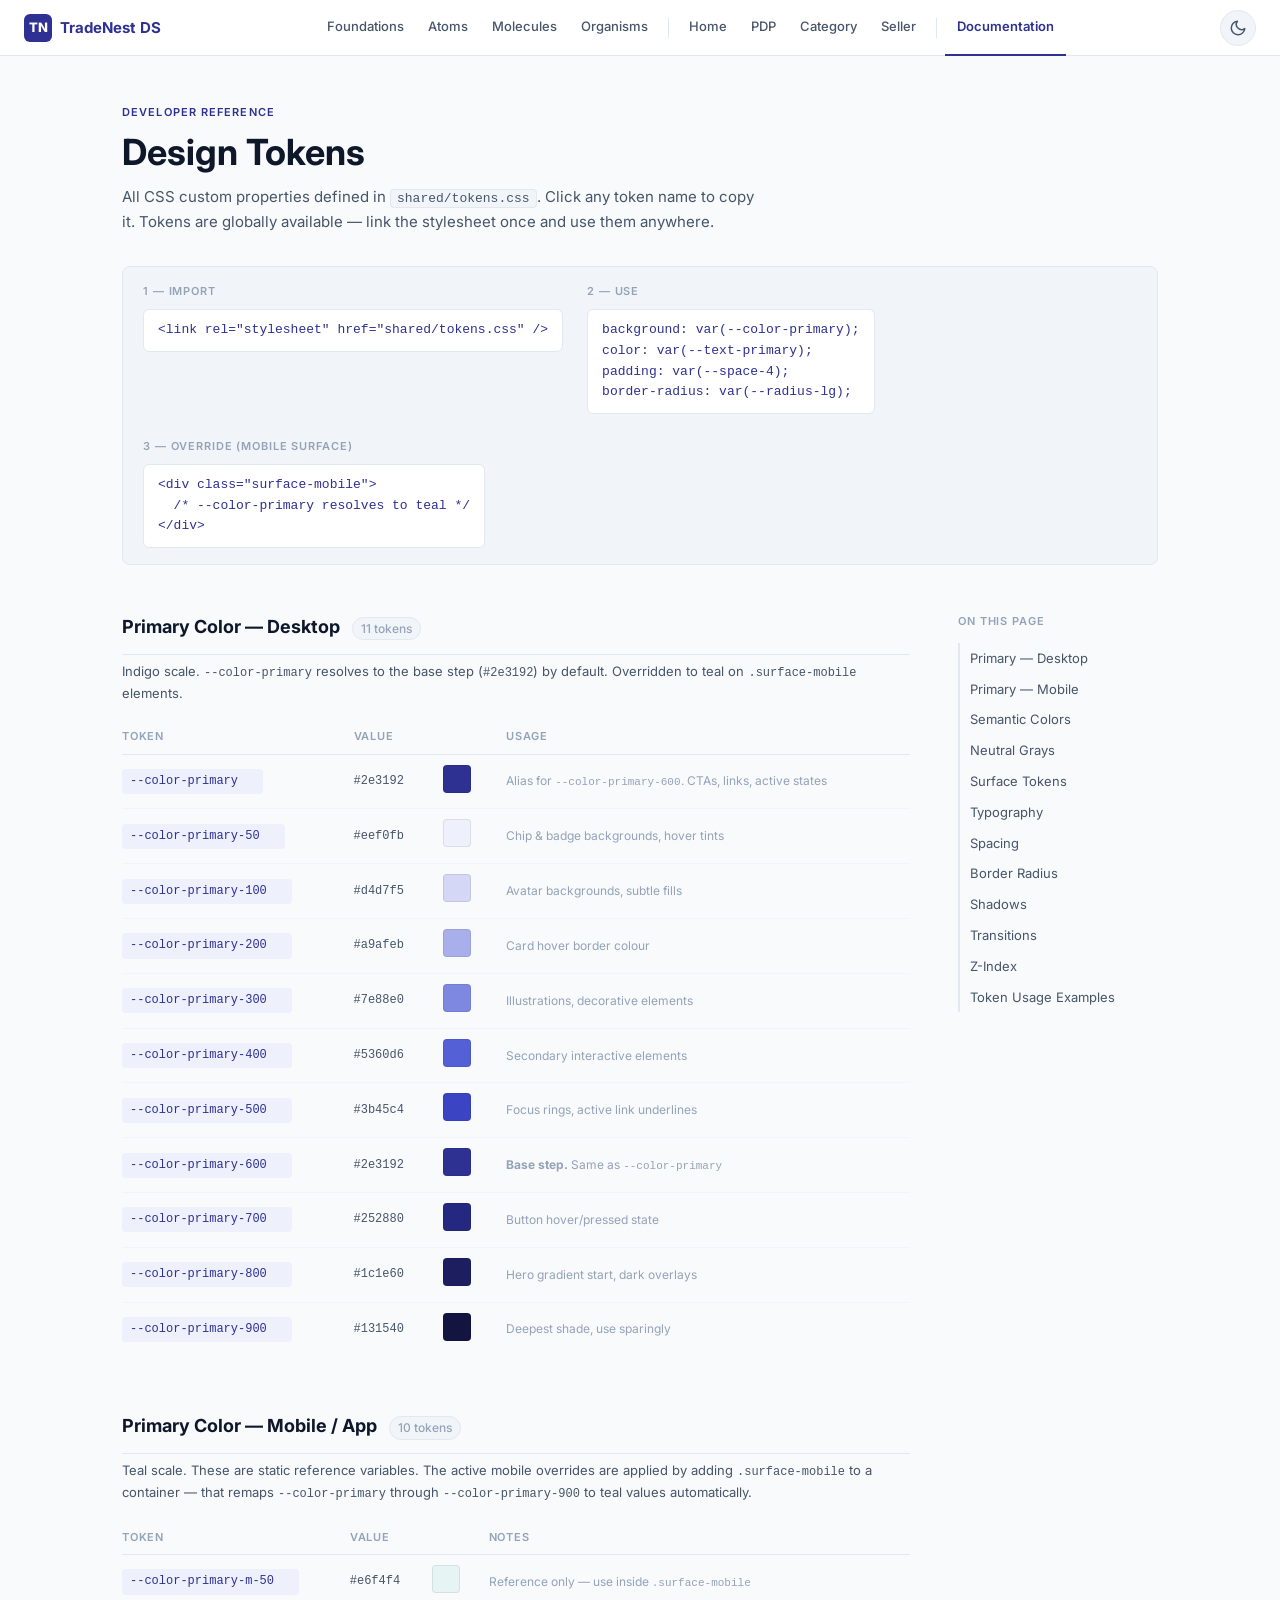
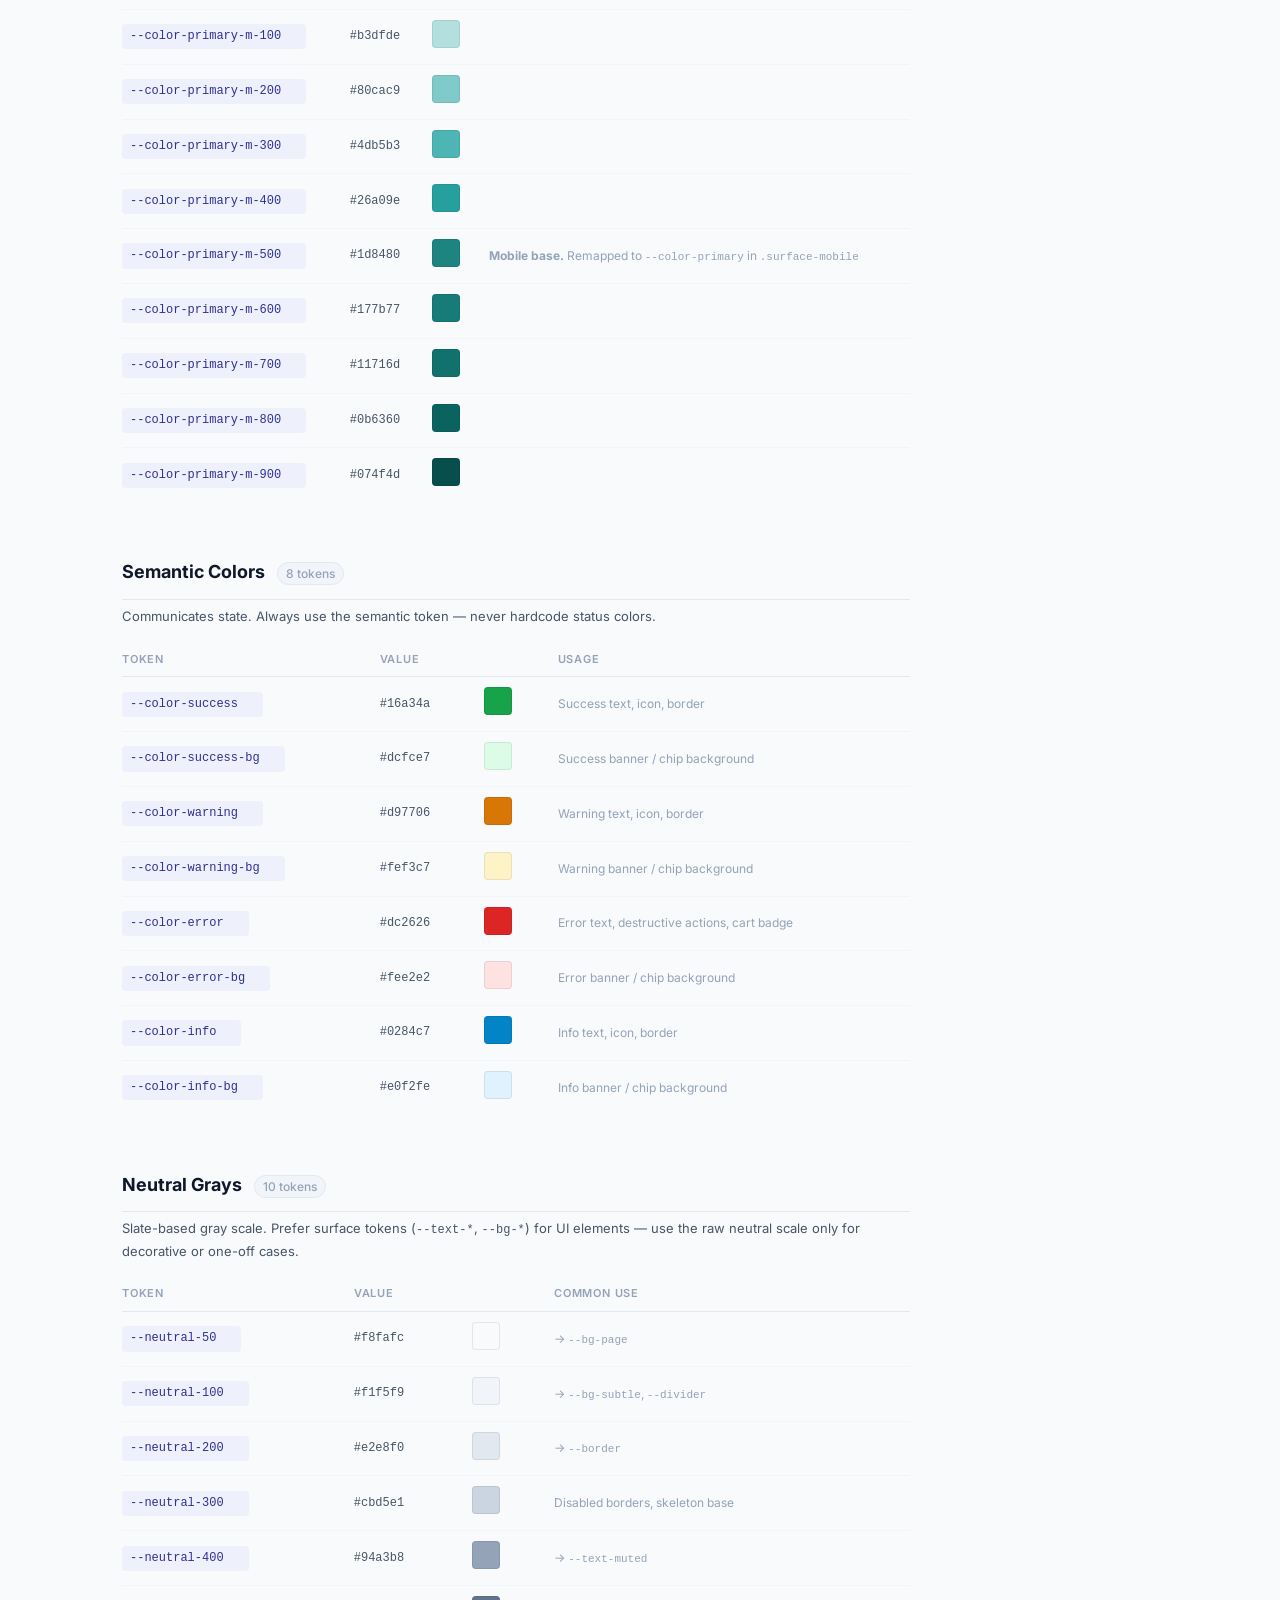
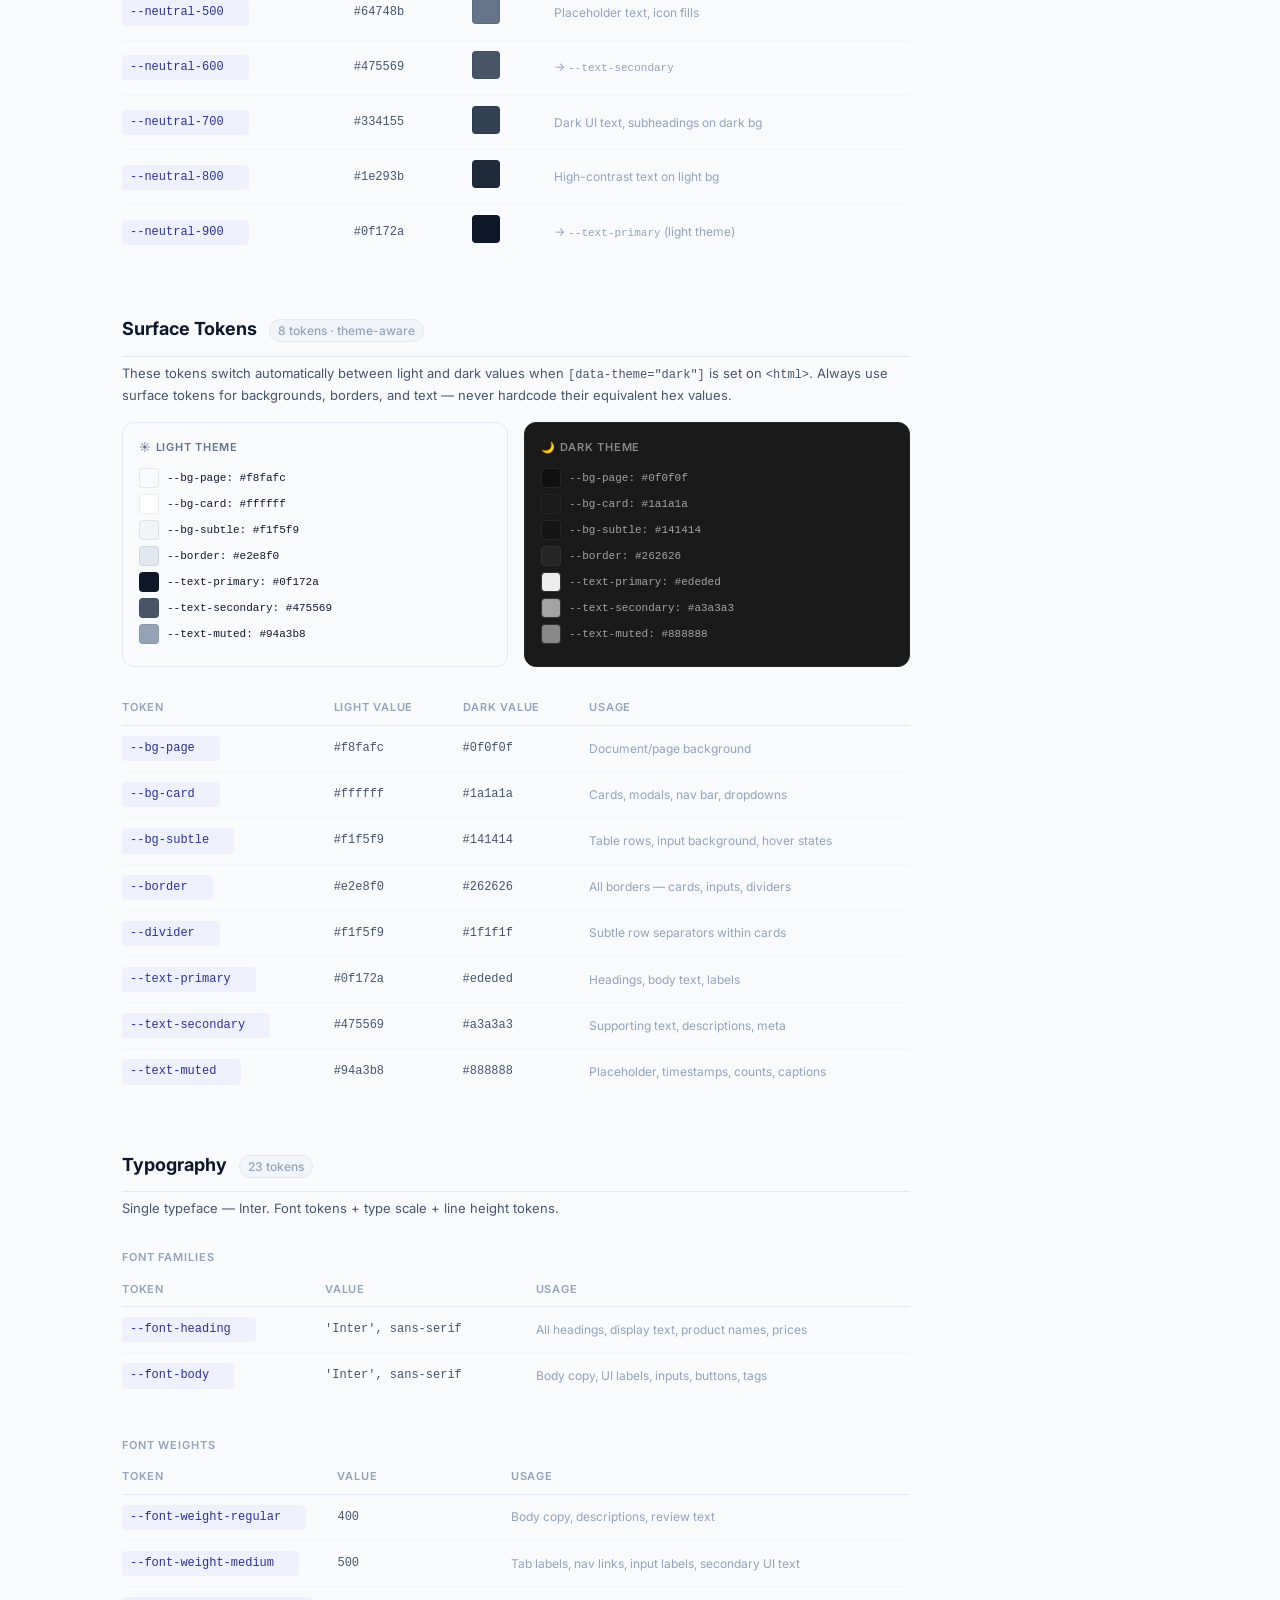
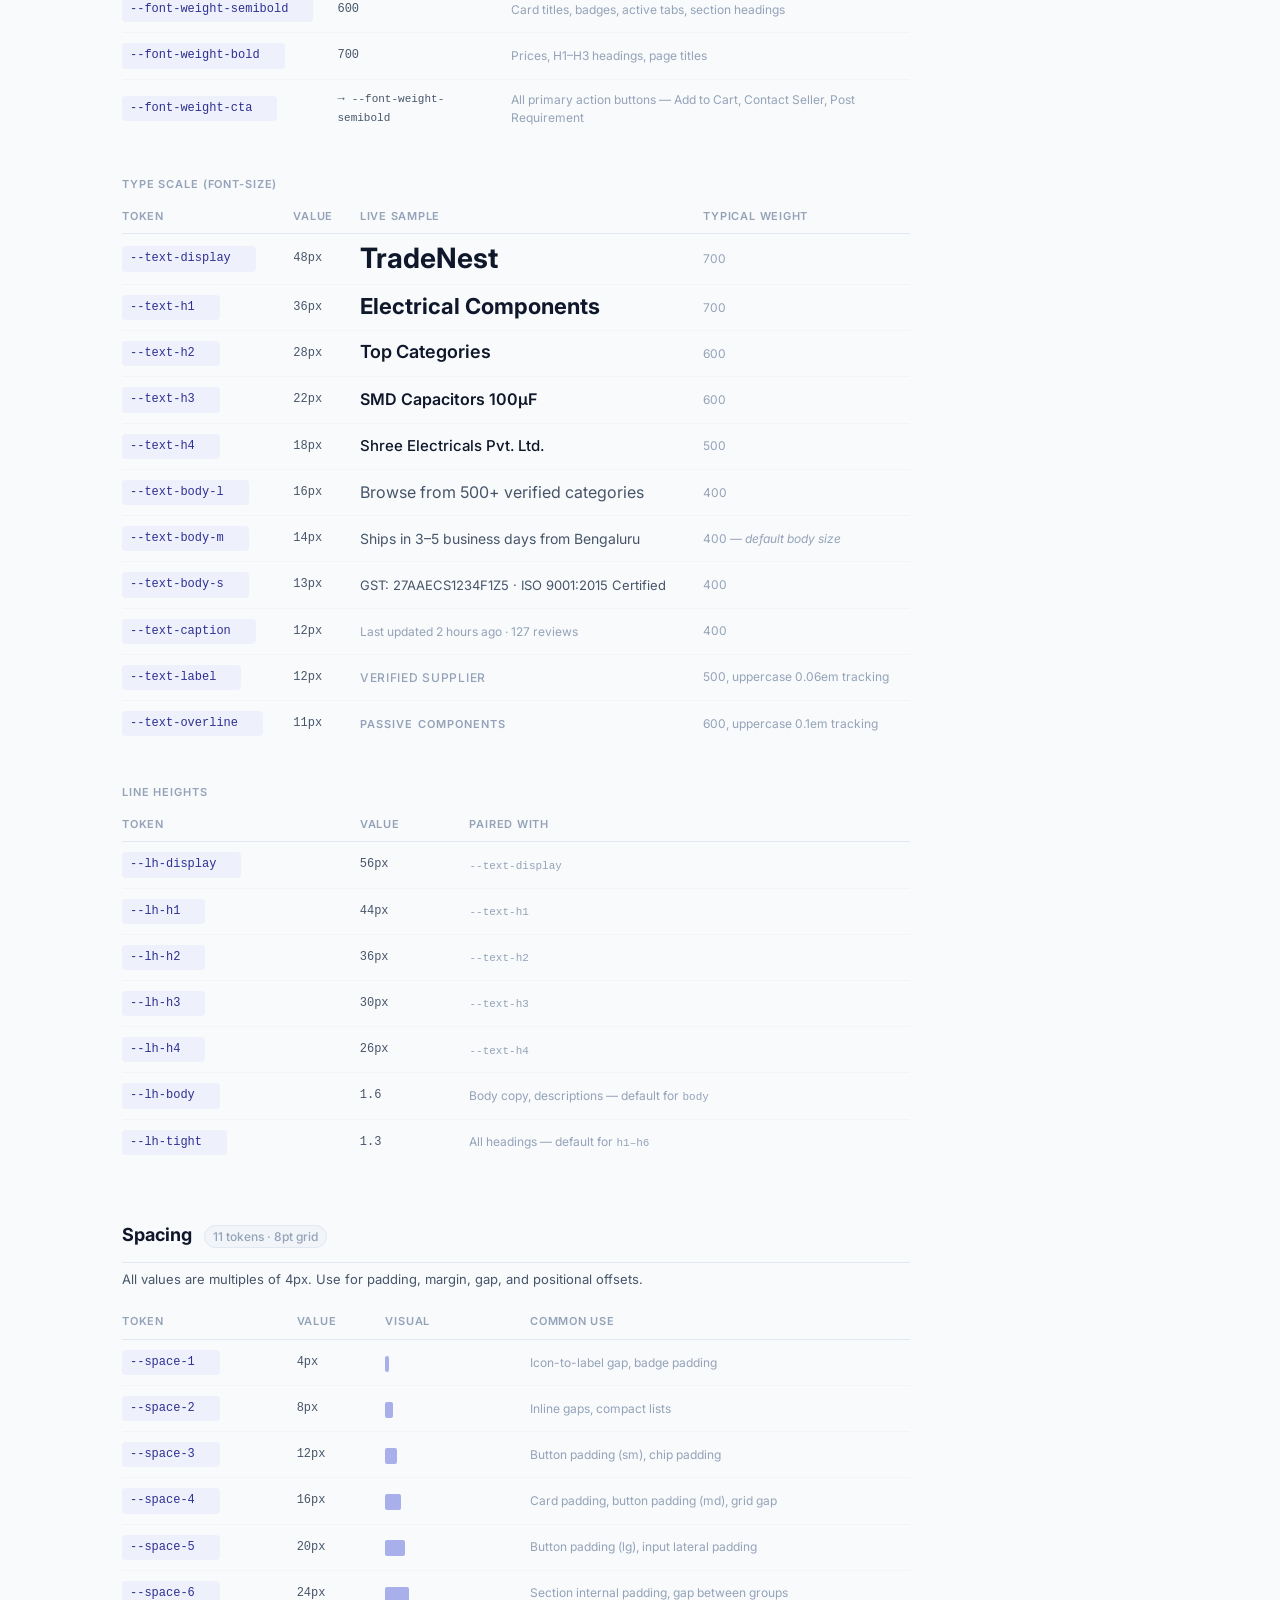
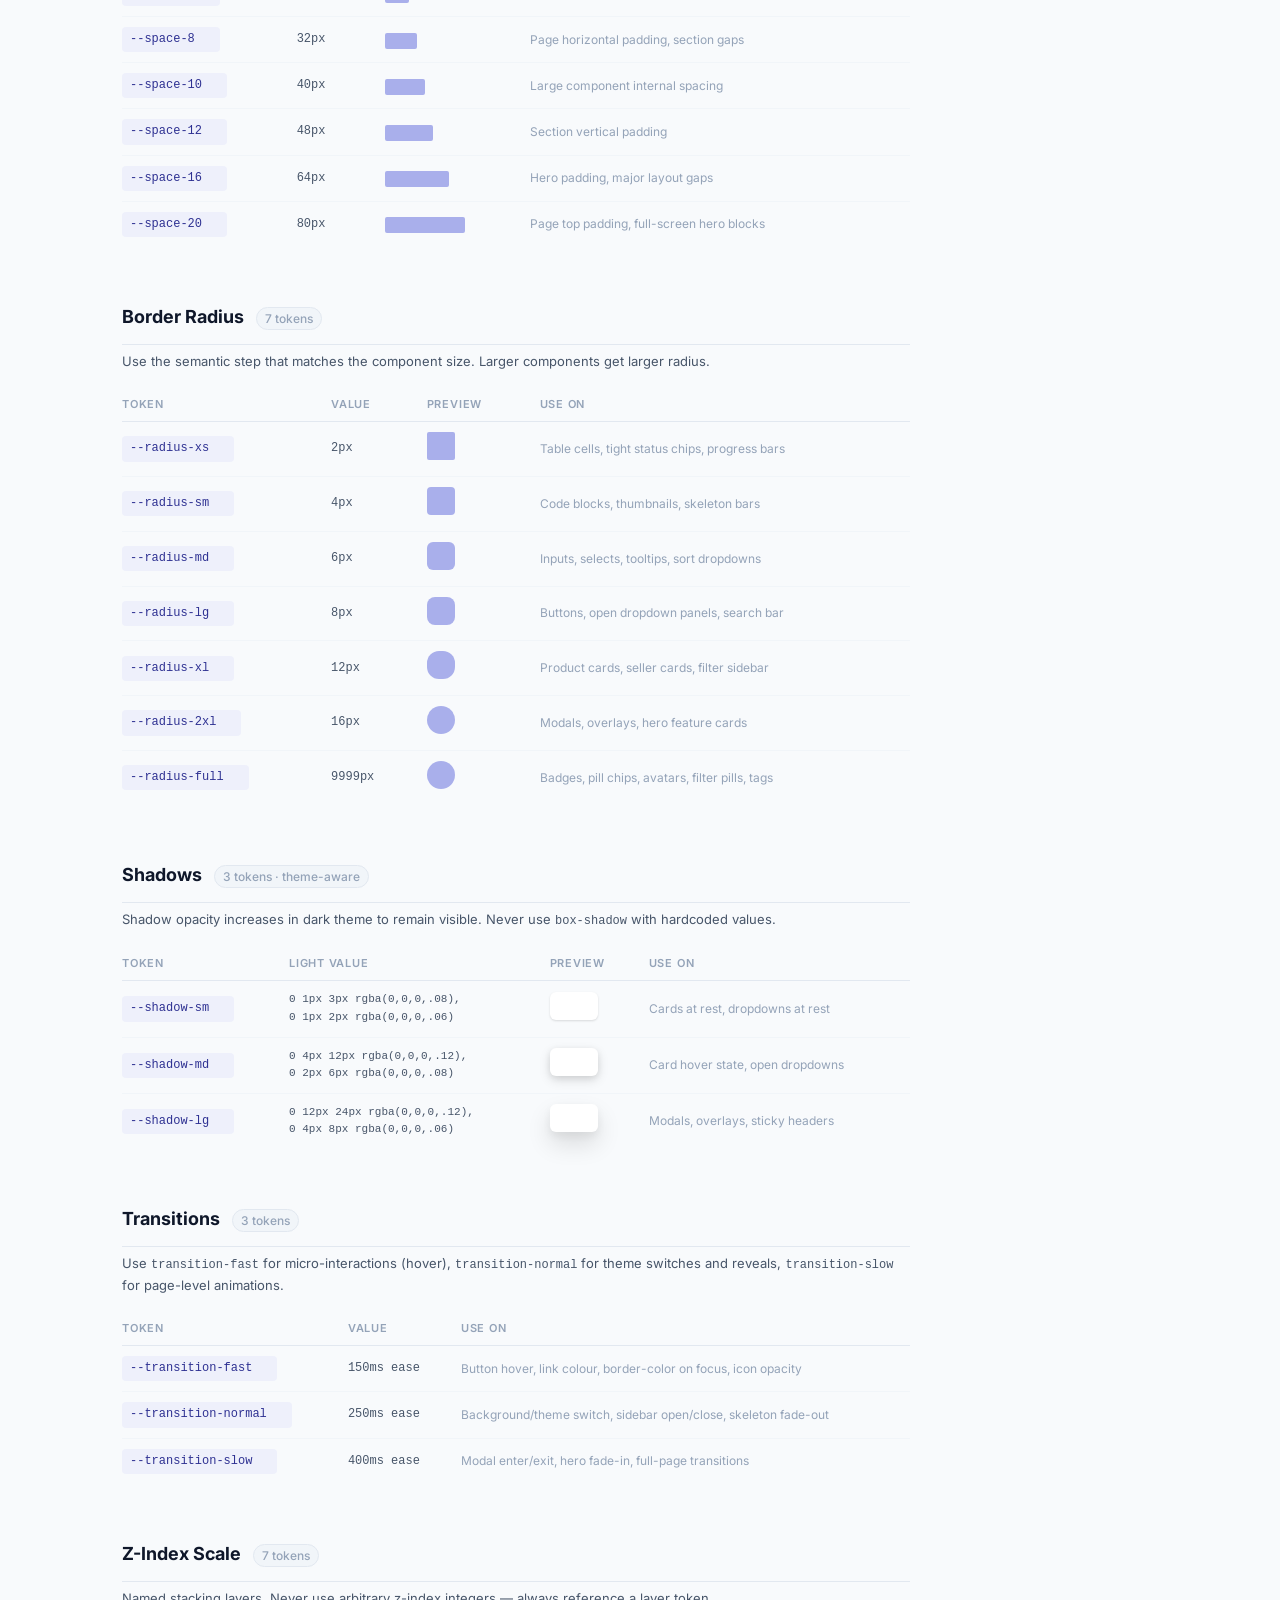
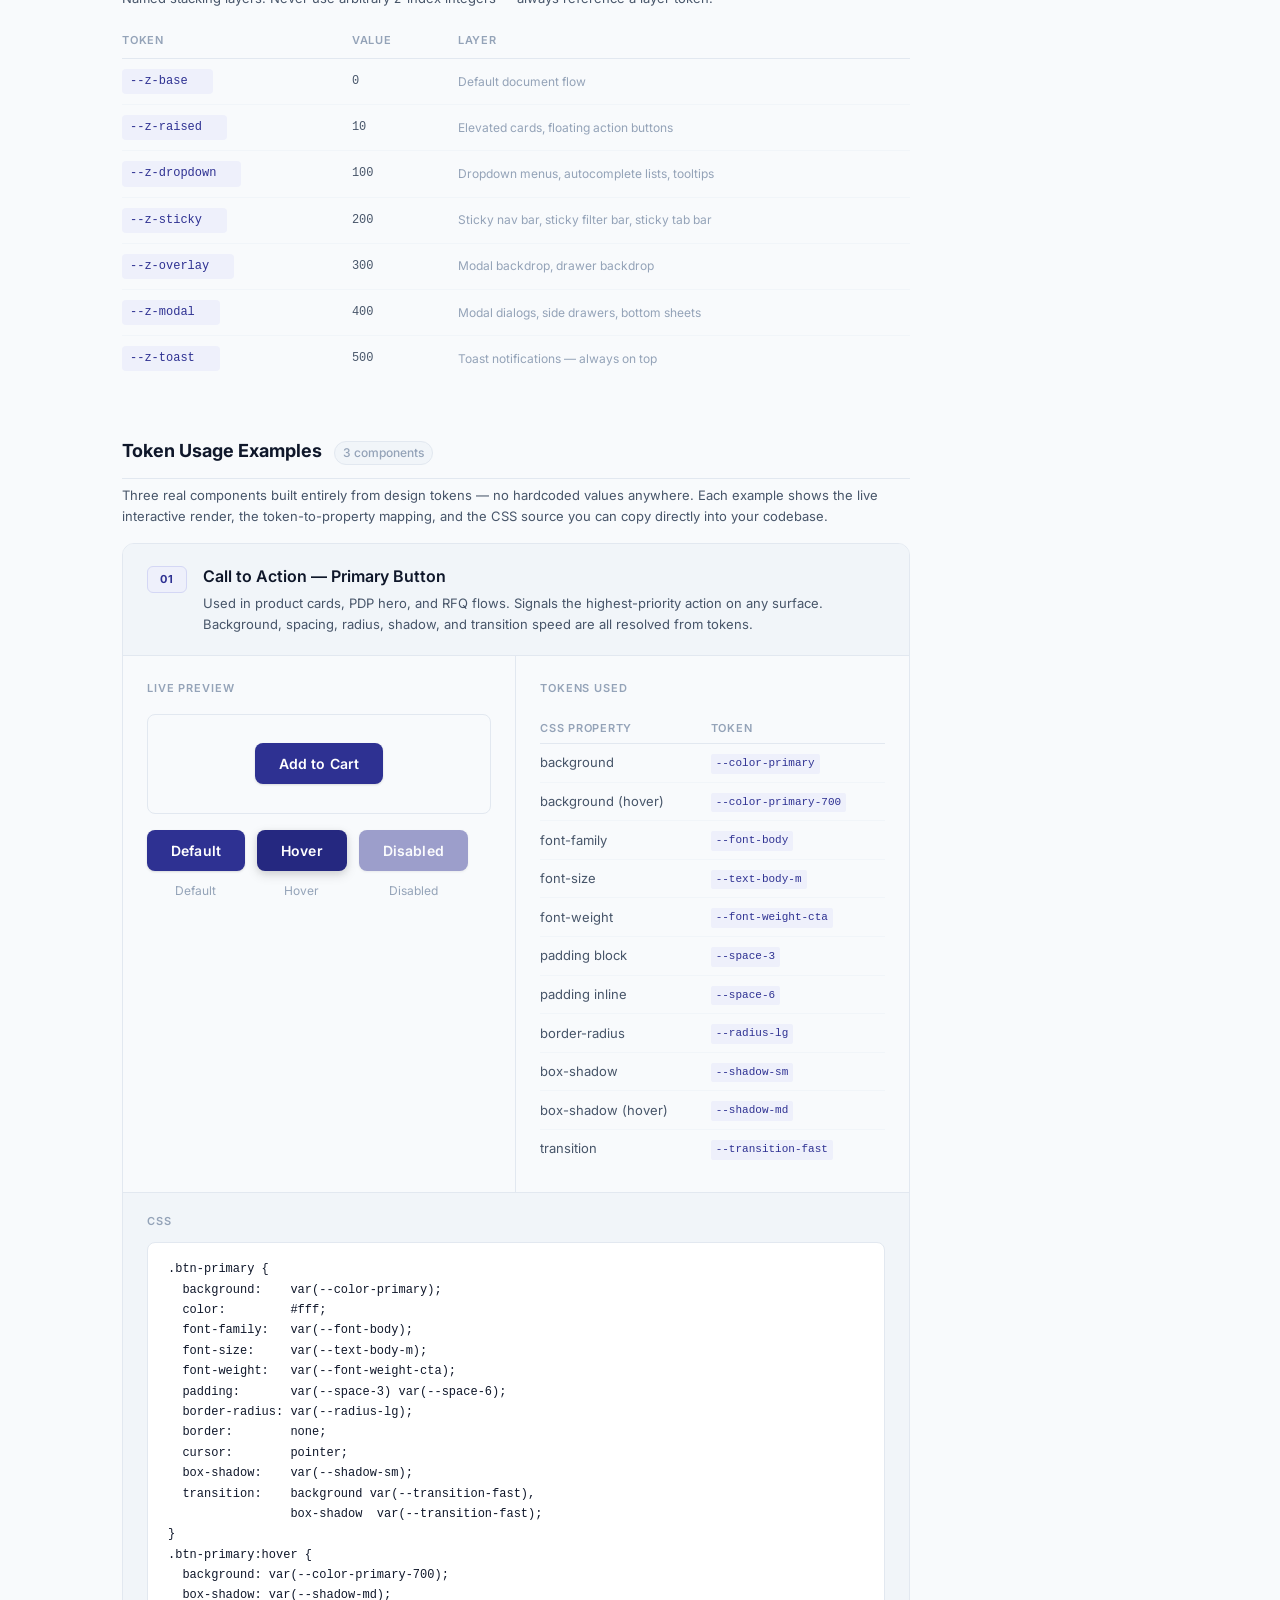
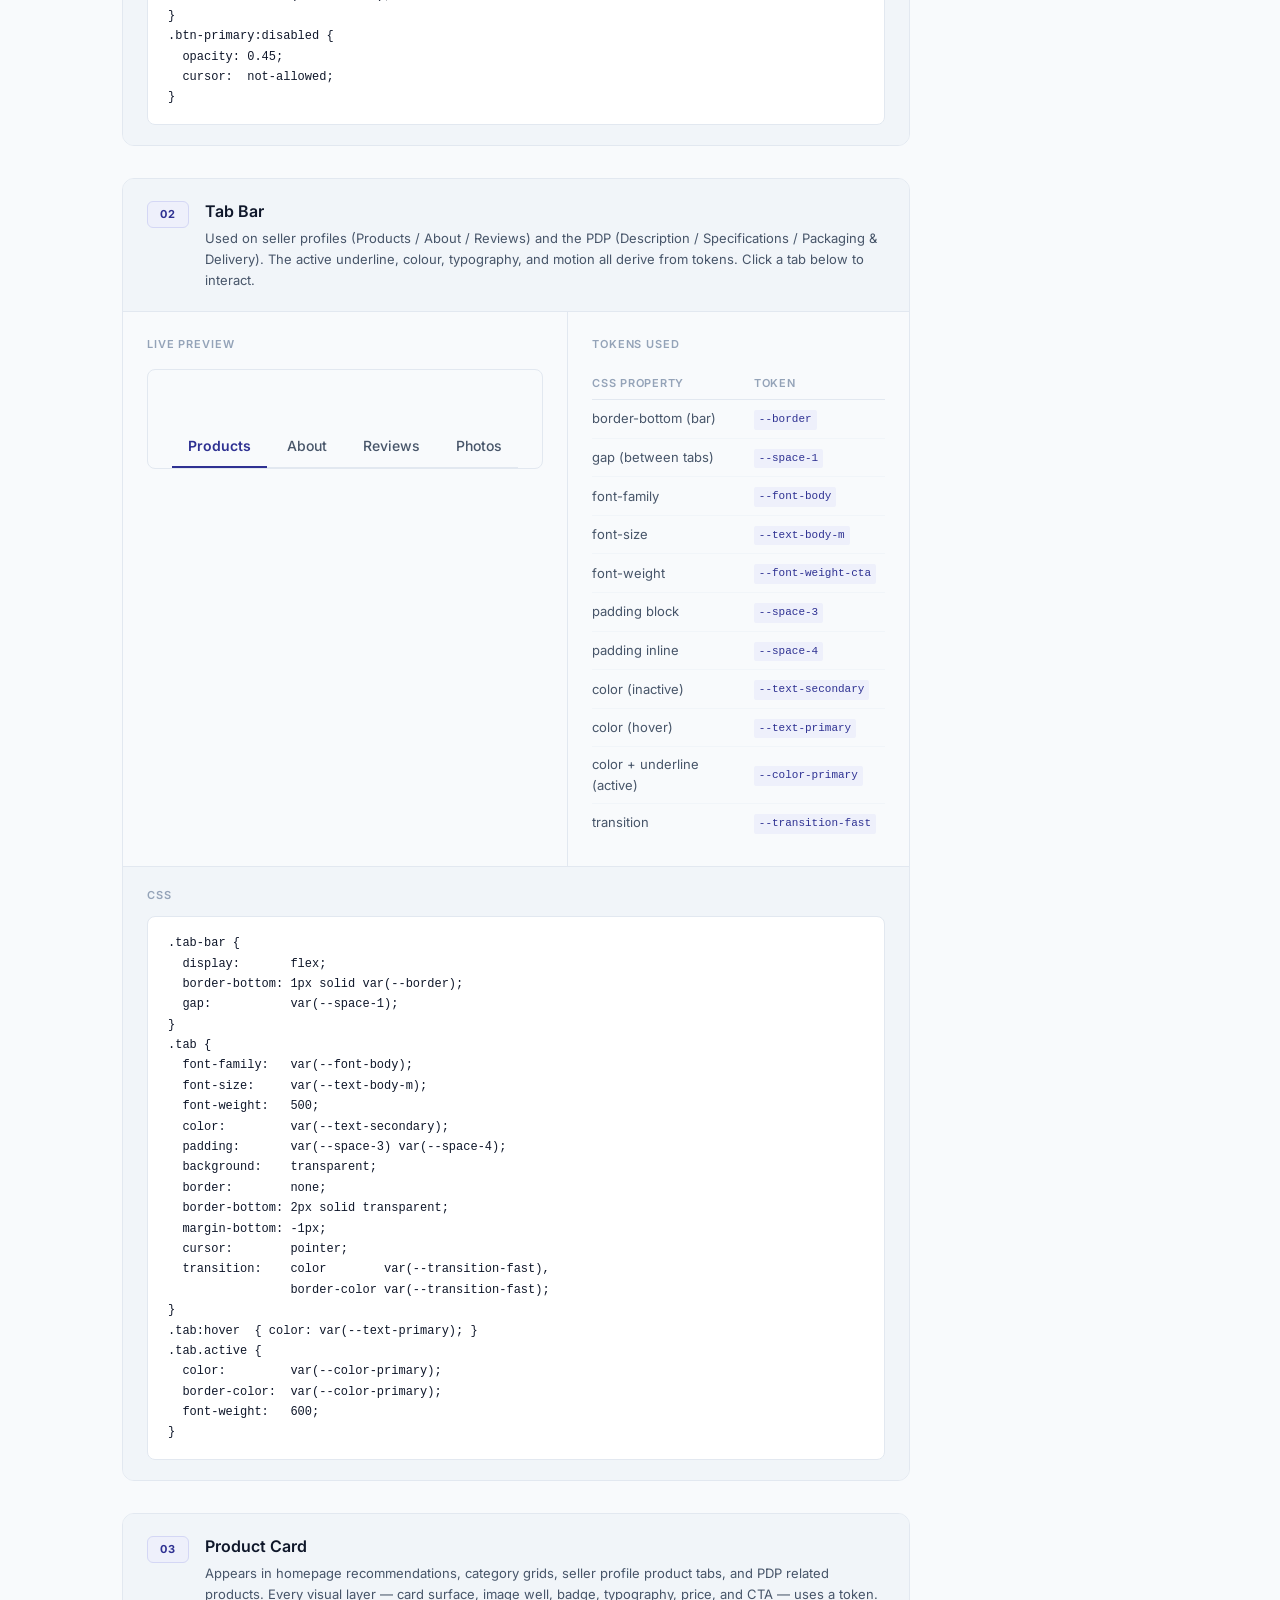
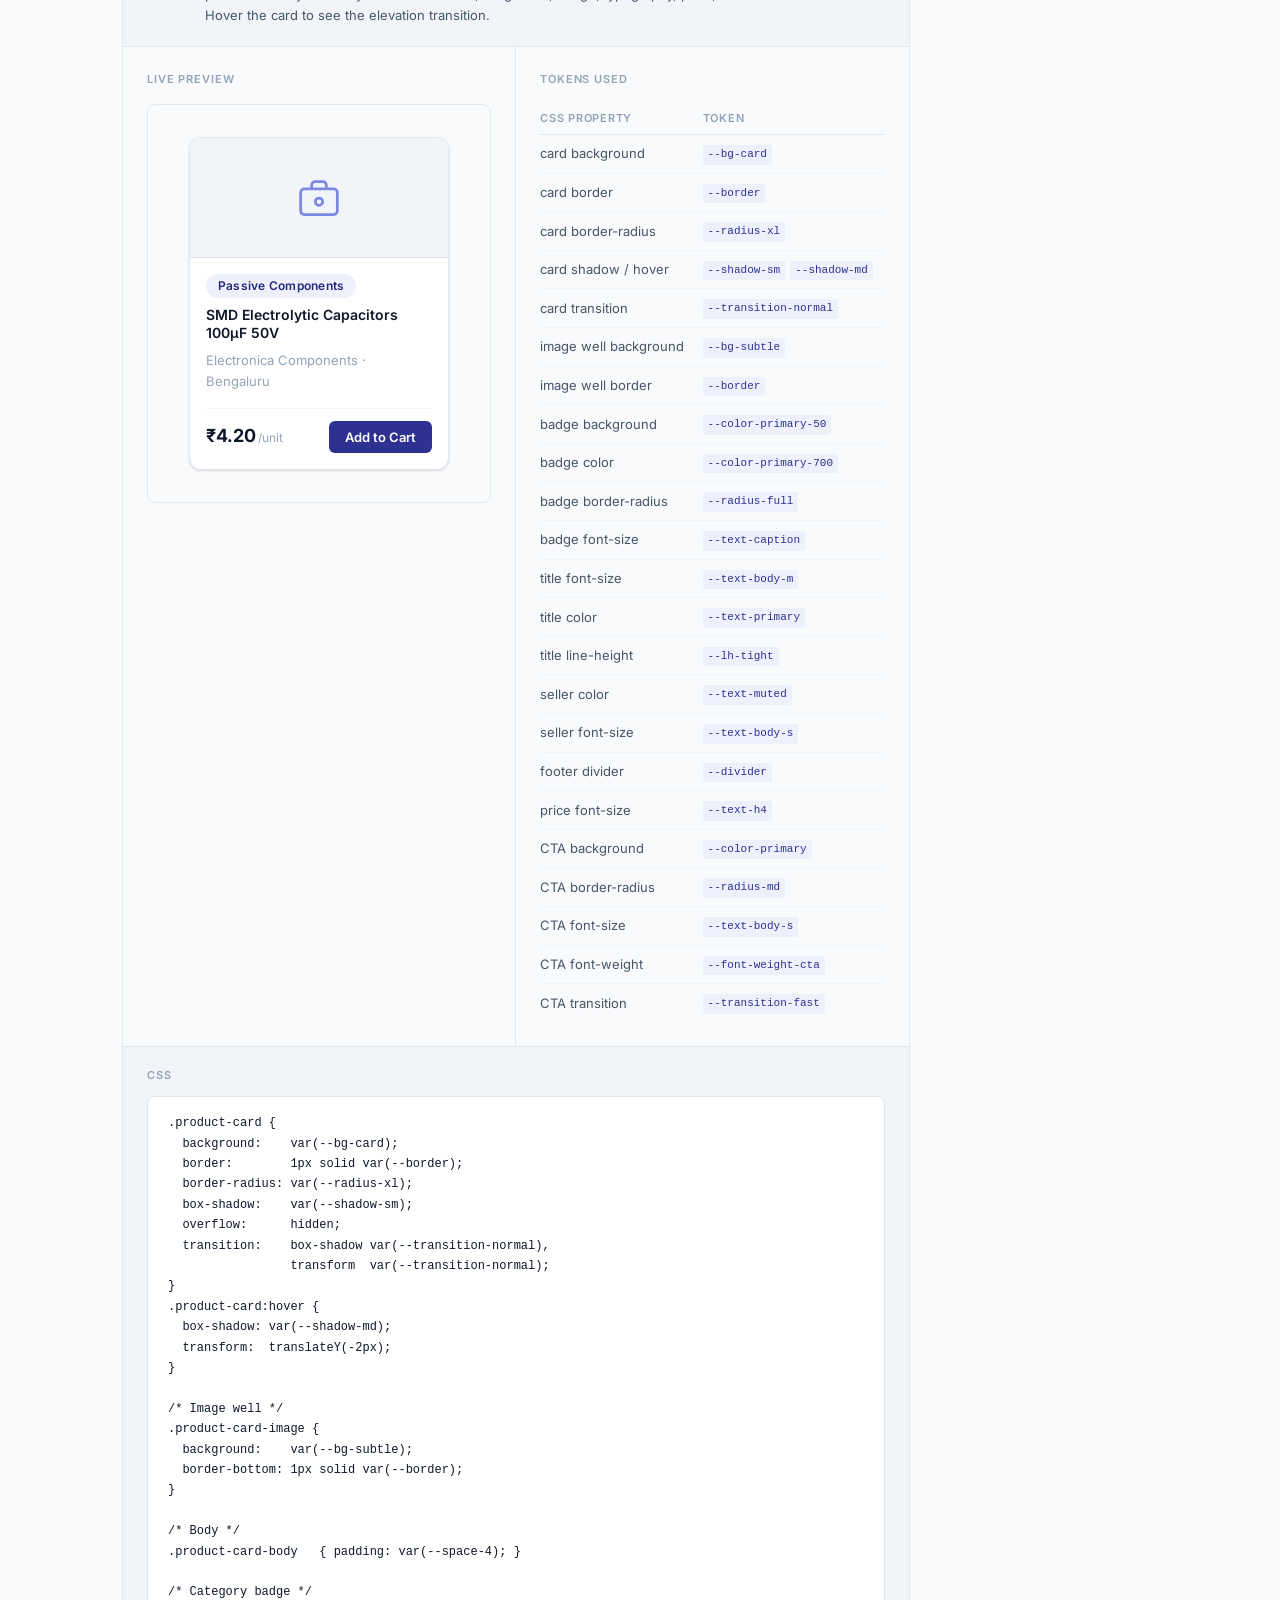
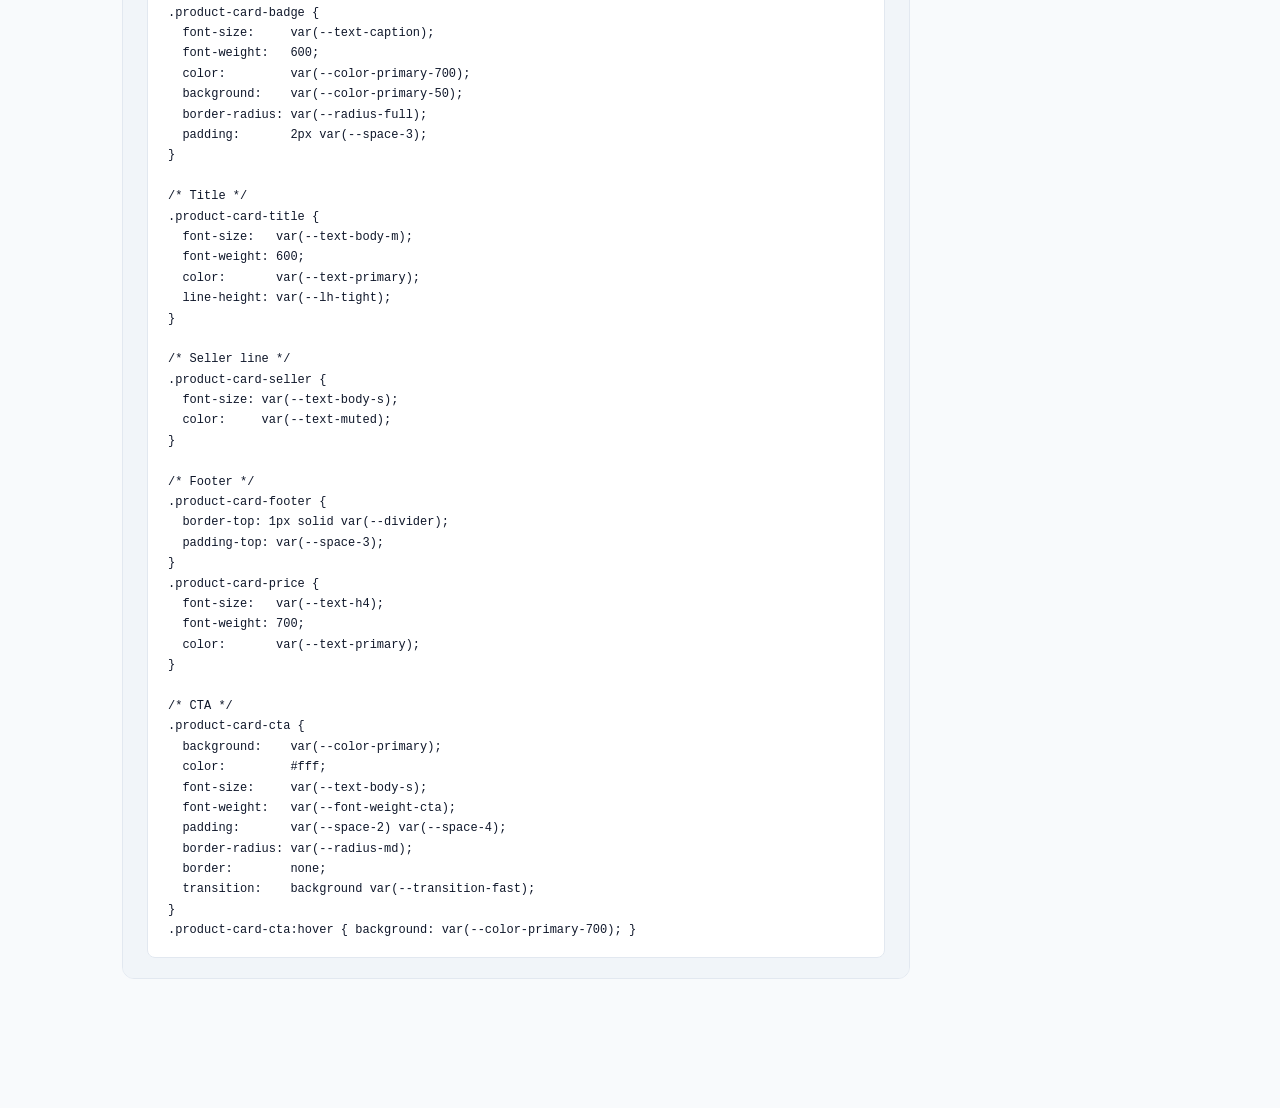
==== design-tokens.html @ 44600feb "Design System v1.0" ====
<!DOCTYPE html>
<html lang="en">
<head>
  <meta charset="UTF-8" />
  <meta name="viewport" content="width=device-width, initial-scale=1.0" />
  <title>Design Tokens — TradeNest Design System</title>
  <link rel="stylesheet" href="shared/tokens.css" />
  <link rel="stylesheet" href="shared/nav.css" />
  <style>

    /* ── Layout ───────────────────────────────────────── */
    .page-body {
      max-width: 1100px;
      margin: 0 auto;
      padding: 48px 32px 80px;
    }

    /* ── Page header ──────────────────────────────────── */
    .page-eyebrow {
      font-size: 11px;
      font-weight: 600;
      letter-spacing: 0.1em;
      text-transform: uppercase;
      color: var(--color-primary);
      margin-bottom: 10px;
    }
    .page-title {
      font-size: 36px;
      font-weight: 700;
      color: var(--text-primary);
      line-height: 1.15;
      margin-bottom: 12px;
    }
    .page-subtitle {
      font-size: 15px;
      color: var(--text-secondary);
      max-width: 640px;
      line-height: 1.65;
      margin-bottom: 32px;
    }

    /* Usage snippet */
    .usage-block {
      background: var(--bg-subtle);
      border: 1px solid var(--border);
      border-radius: var(--radius-lg);
      padding: 16px 20px;
      margin-bottom: 48px;
      display: flex;
      align-items: flex-start;
      gap: 24px;
      flex-wrap: wrap;
    }
    .usage-block-label {
      font-size: 11px;
      font-weight: 600;
      letter-spacing: 0.08em;
      text-transform: uppercase;
      color: var(--text-muted);
      margin-bottom: 8px;
    }
    .usage-block code {
      font-family: 'Menlo', 'Monaco', 'Courier New', monospace;
      font-size: 13px;
      background: var(--bg-card);
      border: 1px solid var(--border);
      border-radius: var(--radius-md);
      padding: 10px 14px;
      display: block;
      color: var(--color-primary);
      white-space: pre;
    }
    [data-theme="dark"] .usage-block code { color: #a5b4fc; }

    /* ── Section ──────────────────────────────────────── */
    .token-section {
      margin-bottom: 56px;
    }
    .token-section-header {
      display: flex;
      align-items: baseline;
      gap: 12px;
      margin-bottom: 6px;
      padding-bottom: 12px;
      border-bottom: 1px solid var(--border);
    }
    .token-section-title {
      font-size: 18px;
      font-weight: 700;
      color: var(--text-primary);
    }
    .token-section-count {
      font-size: 12px;
      font-weight: 500;
      color: var(--text-muted);
      background: var(--bg-subtle);
      border: 1px solid var(--border);
      border-radius: var(--radius-full);
      padding: 1px 8px;
    }
    .token-section-desc {
      font-size: 13px;
      color: var(--text-secondary);
      margin-bottom: 16px;
      line-height: 1.6;
    }

    /* ── Token table ──────────────────────────────────── */
    .token-table {
      width: 100%;
      border-collapse: collapse;
      font-size: 13px;
    }
    .token-table thead tr {
      border-bottom: 1px solid var(--border);
    }
    .token-table th {
      text-align: left;
      padding: 8px 12px;
      font-size: 11px;
      font-weight: 600;
      text-transform: uppercase;
      letter-spacing: 0.07em;
      color: var(--text-muted);
      white-space: nowrap;
    }
    .token-table th:first-child { padding-left: 0; }
    .token-table td {
      padding: 10px 12px;
      border-bottom: 1px solid var(--divider);
      vertical-align: middle;
    }
    .token-table td:first-child { padding-left: 0; }
    .token-table tr:last-child td { border-bottom: none; }
    .token-table tr:hover td { background: var(--bg-subtle); }

    /* Token name cell */
    .token-name {
      display: inline-flex;
      align-items: center;
      gap: 6px;
      font-family: 'Menlo', 'Monaco', 'Courier New', monospace;
      font-size: 12px;
      color: var(--color-primary);
      background: var(--color-primary-50);
      padding: 3px 8px;
      border-radius: var(--radius-sm);
      cursor: pointer;
      user-select: all;
      transition: background var(--transition-fast);
      white-space: nowrap;
    }
    .token-name:hover { background: var(--color-primary-100); }
    .token-name .copy-icon {
      opacity: 0;
      transition: opacity var(--transition-fast);
      flex-shrink: 0;
    }
    .token-name:hover .copy-icon { opacity: 0.6; }
    .token-name.copied { background: var(--color-success-bg); color: var(--color-success); }
    [data-theme="dark"] .token-name { background: rgba(46,49,146,0.18); }
    [data-theme="dark"] .token-name:hover { background: rgba(46,49,146,0.28); }

    /* Value cell */
    .token-value {
      font-family: 'Menlo', 'Monaco', 'Courier New', monospace;
      font-size: 12px;
      color: var(--text-secondary);
    }

    /* Swatch cell */
    .swatch {
      width: 28px;
      height: 28px;
      border-radius: var(--radius-sm);
      border: 1px solid rgba(0,0,0,0.08);
      flex-shrink: 0;
      display: inline-block;
    }
    .swatch-row {
      display: flex;
      align-items: center;
      gap: 8px;
    }
    [data-theme="dark"] .swatch { border-color: rgba(255,255,255,0.08); }

    /* Shadow preview */
    .shadow-preview {
      width: 48px;
      height: 28px;
      background: var(--bg-card);
      border-radius: var(--radius-md);
      display: inline-block;
    }

    /* Radius preview */
    .radius-preview {
      width: 28px;
      height: 28px;
      background: var(--color-primary-200);
      display: inline-block;
    }

    /* Spacing bar */
    .space-bar {
      height: 16px;
      background: var(--color-primary-200);
      border-radius: 2px;
      display: inline-block;
      vertical-align: middle;
    }

    /* Description cell */
    .token-desc {
      font-size: 12px;
      color: var(--text-muted);
      line-height: 1.5;
    }

    /* Usage badge */
    .usage-tag {
      display: inline-block;
      font-size: 11px;
      padding: 2px 7px;
      border-radius: var(--radius-full);
      background: var(--bg-subtle);
      border: 1px solid var(--border);
      color: var(--text-muted);
      white-space: nowrap;
    }

    /* ── Group label (sub-headers inside sections) ────── */
    .token-group-label {
      font-size: 11px;
      font-weight: 600;
      letter-spacing: 0.08em;
      text-transform: uppercase;
      color: var(--text-muted);
      padding: 14px 0 6px;
    }

    /* ── Surface demo (live tokens) ───────────────────── */
    .surface-demo {
      display: flex;
      gap: 8px;
      flex-wrap: wrap;
      margin-bottom: 16px;
    }
    .surface-chip {
      padding: 6px 14px;
      border-radius: var(--radius-full);
      font-size: 12px;
      border: 1px solid var(--border);
    }

    /* ── Dark-theme surface comparison ───────────────── */
    .theme-compare {
      display: grid;
      grid-template-columns: 1fr 1fr;
      gap: 16px;
      margin-bottom: 24px;
    }
    .theme-compare-panel {
      border-radius: var(--radius-xl);
      padding: 16px;
      border: 1px solid var(--border);
    }
    .theme-compare-label {
      font-size: 11px;
      font-weight: 600;
      text-transform: uppercase;
      letter-spacing: 0.07em;
      margin-bottom: 12px;
    }
    .theme-swatch-row {
      display: flex;
      align-items: center;
      gap: 8px;
      margin-bottom: 6px;
      font-size: 12px;
    }
    .theme-swatch {
      width: 20px;
      height: 20px;
      border-radius: 4px;
      border: 1px solid rgba(0,0,0,0.08);
      flex-shrink: 0;
    }

    /* ── Sticky section nav (right rail) ─────────────── */
    .page-layout {
      display: flex;
      gap: 48px;
      align-items: flex-start;
    }
    .page-content { flex: 1; min-width: 0; }
    .page-toc {
      width: 200px;
      flex-shrink: 0;
      position: sticky;
      top: 72px;
    }
    .toc-label {
      font-size: 11px;
      font-weight: 600;
      letter-spacing: 0.08em;
      text-transform: uppercase;
      color: var(--text-muted);
      margin-bottom: 12px;
    }
    .toc-link {
      display: block;
      font-size: 13px;
      color: var(--text-secondary);
      padding: 5px 0 5px 10px;
      border-left: 2px solid var(--border);
      text-decoration: none;
      transition: color var(--transition-fast), border-color var(--transition-fast);
    }
    .toc-link:hover { color: var(--color-primary); border-left-color: var(--color-primary-300); text-decoration: none; }
    .toc-link.active { color: var(--color-primary); border-left-color: var(--color-primary); font-weight: 600; }

    /* ── "Copied!" toast ──────────────────────────────── */
    #copy-toast {
      position: fixed;
      bottom: 24px;
      left: 50%;
      transform: translateX(-50%) translateY(12px);
      background: #0f172a;
      color: #fff;
      font-size: 13px;
      font-weight: 500;
      padding: 8px 18px;
      border-radius: var(--radius-full);
      opacity: 0;
      transition: opacity 200ms ease, transform 200ms ease;
      pointer-events: none;
      z-index: 999;
    }
    #copy-toast.show {
      opacity: 1;
      transform: translateX(-50%) translateY(0);
    }


    /* ── Token Usage Examples ─────────────────────────── */
    .ex-block {
      border: 1px solid var(--border);
      border-radius: var(--radius-xl);
      overflow: hidden;
      margin-bottom: var(--space-8);
    }
    .ex-block-header {
      display: flex;
      align-items: flex-start;
      gap: var(--space-4);
      padding: var(--space-5) var(--space-6);
      background: var(--bg-subtle);
      border-bottom: 1px solid var(--border);
    }
    .ex-block-num {
      font-size: var(--text-overline);
      font-weight: 700;
      letter-spacing: 0.1em;
      color: var(--color-primary);
      background: var(--color-primary-50);
      border: 1px solid var(--color-primary-100);
      border-radius: var(--radius-md);
      padding: var(--space-1) var(--space-3);
      white-space: nowrap;
      flex-shrink: 0;
      margin-top: 2px;
    }
    [data-theme="dark"] .ex-block-num {
      background: rgba(46,49,146,0.15);
      border-color: rgba(46,49,146,0.3);
    }
    .ex-block-title {
      font-size: var(--text-body-l);
      font-weight: 600;
      color: var(--text-primary);
      margin-bottom: 4px;
    }
    .ex-block-desc {
      font-size: var(--text-body-s);
      color: var(--text-secondary);
      line-height: 1.6;
    }
    .ex-panels {
      display: grid;
      grid-template-columns: 1fr 1fr;
      border-bottom: 1px solid var(--border);
    }
    .ex-preview-panel {
      padding: var(--space-6);
      border-right: 1px solid var(--border);
    }
    .ex-token-panel {
      padding: var(--space-6);
    }
    .ex-preview-label {
      font-size: var(--text-overline);
      font-weight: 600;
      letter-spacing: 0.08em;
      text-transform: uppercase;
      color: var(--text-muted);
      margin-bottom: var(--space-4);
    }
    .ex-preview-area {
      background: var(--bg-page);
      border: 1px solid var(--border);
      border-radius: var(--radius-lg);
      padding: var(--space-6);
      display: flex;
      align-items: center;
      justify-content: center;
      margin-bottom: var(--space-4);
      min-height: 100px;
    }
    .ex-state-row {
      display: flex;
      gap: var(--space-3);
      flex-wrap: wrap;
      align-items: center;
    }
    .ex-state-label {
      font-size: var(--text-caption);
      color: var(--text-muted);
      text-align: center;
      margin-top: 6px;
    }
    .ex-state-item {
      display: flex;
      flex-direction: column;
      align-items: center;
      gap: 4px;
    }

    /* Token map table */
    .ex-map-table {
      width: 100%;
      border-collapse: collapse;
      font-size: var(--text-body-s);
    }
    .ex-map-table th {
      text-align: left;
      padding: 6px 8px;
      font-size: var(--text-overline);
      font-weight: 600;
      text-transform: uppercase;
      letter-spacing: 0.07em;
      color: var(--text-muted);
      border-bottom: 1px solid var(--border);
    }
    .ex-map-table th:first-child { padding-left: 0; }
    .ex-map-table td {
      padding: 7px 8px;
      border-bottom: 1px solid var(--divider);
      vertical-align: middle;
      color: var(--text-secondary);
    }
    .ex-map-table td:first-child { padding-left: 0; }
    .ex-map-table tr:last-child td { border-bottom: none; }
    .ex-map-table code {
      font-family: 'Menlo', 'Monaco', 'Courier New', monospace;
      font-size: 11px;
      color: var(--color-primary);
      background: var(--color-primary-50);
      padding: 1px 5px;
      border-radius: var(--radius-xs);
      white-space: nowrap;
      display: inline-block;
      margin: 1px 1px 1px 0;
    }
    [data-theme="dark"] .ex-map-table code {
      background: rgba(46,49,146,0.18);
    }

    /* Code block */
    .ex-code-wrap {
      padding: var(--space-5) var(--space-6);
      background: var(--bg-subtle);
    }
    .ex-code-label {
      font-size: var(--text-overline);
      font-weight: 600;
      letter-spacing: 0.08em;
      text-transform: uppercase;
      color: var(--text-muted);
      margin-bottom: var(--space-3);
    }
    .ex-code {
      font-family: 'Menlo', 'Monaco', 'Courier New', monospace;
      font-size: 12px;
      line-height: 1.7;
      color: var(--text-primary);
      background: var(--bg-card);
      border: 1px solid var(--border);
      border-radius: var(--radius-lg);
      padding: var(--space-4) var(--space-5);
      overflow-x: auto;
      margin: 0;
      white-space: pre;
    }
    .ex-code .tok-prop  { color: var(--color-primary); }
    .ex-code .tok-var   { color: var(--color-success); }
    .ex-code .tok-sel   { color: var(--text-primary); font-weight: 600; }

    /* ── Demo: CTA Button ──────────────────────────────── */
    .demo-cta {
      background:    var(--color-primary);
      color:         #fff;
      font-family:   var(--font-body);
      font-size:     var(--text-body-m);
      font-weight:   var(--font-weight-cta);
      padding:       var(--space-3) var(--space-6);
      border-radius: var(--radius-lg);
      border:        none;
      cursor:        pointer;
      box-shadow:    var(--shadow-sm);
      transition:    background var(--transition-fast), box-shadow var(--transition-fast);
      letter-spacing: 0.01em;
    }
    .demo-cta:hover:not(:disabled) {
      background:  var(--color-primary-700);
      box-shadow:  var(--shadow-md);
    }
    .demo-cta:disabled {
      opacity: 0.45;
      cursor:  not-allowed;
    }
    .demo-cta-hover {
      background:  var(--color-primary-700);
      box-shadow:  var(--shadow-md);
    }

    /* ── Demo: Tab Bar ─────────────────────────────────── */
    .demo-tab-bar {
      display:       flex;
      border-bottom: 1px solid var(--border);
      gap:           var(--space-1);
      width: 100%;
    }
    .demo-tab {
      font-family:   var(--font-body);
      font-size:     var(--text-body-m);
      font-weight:   500;
      color:         var(--text-secondary);
      padding:       var(--space-3) var(--space-4);
      background:    transparent;
      border:        none;
      border-bottom: 2px solid transparent;
      margin-bottom: -1px;
      cursor:        pointer;
      transition:    color var(--transition-fast), border-color var(--transition-fast);
      white-space:   nowrap;
    }
    .demo-tab:hover { color: var(--text-primary); }
    .demo-tab.active {
      color:        var(--color-primary);
      border-color: var(--color-primary);
      font-weight:  600;
    }

    /* ── Demo: Product Card ────────────────────────────── */
    .demo-card {
      background:    var(--bg-card);
      border:        1px solid var(--border);
      border-radius: var(--radius-xl);
      box-shadow:    var(--shadow-sm);
      overflow:      hidden;
      width: 260px;
      transition:    box-shadow var(--transition-normal), transform var(--transition-normal);
    }
    .demo-card:hover {
      box-shadow: var(--shadow-md);
      transform:  translateY(-2px);
    }
    .demo-card-image {
      background:  var(--bg-subtle);
      height:      120px;
      display:     flex;
      align-items: center;
      justify-content: center;
      border-bottom: 1px solid var(--border);
    }
    .demo-card-body {
      padding: var(--space-4);
    }
    .demo-card-badge {
      display:       inline-block;
      font-family:   var(--font-body);
      font-size:     var(--text-caption);
      font-weight:   600;
      color:         var(--color-primary-700);
      background:    var(--color-primary-50);
      border-radius: var(--radius-full);
      padding:       2px var(--space-3);
      margin-bottom: var(--space-2);
      letter-spacing: 0.02em;
    }
    [data-theme="dark"] .demo-card-badge {
      background: rgba(46,49,146,0.2);
      color: var(--color-primary-300);
    }
    .demo-card-title {
      font-family:   var(--font-body);
      font-size:     var(--text-body-m);
      font-weight:   600;
      color:         var(--text-primary);
      line-height:   var(--lh-tight);
      margin-bottom: var(--space-2);
    }
    .demo-card-seller {
      font-size:     var(--text-body-s);
      color:         var(--text-muted);
      margin-bottom: var(--space-4);
    }
    .demo-card-footer {
      display:         flex;
      align-items:     center;
      justify-content: space-between;
      gap:             var(--space-2);
      padding-top:     var(--space-3);
      border-top:      1px solid var(--divider);
    }
    .demo-card-price {
      font-family:  var(--font-body);
      font-size:    var(--text-h4);
      font-weight:  700;
      color:        var(--text-primary);
    }
    .demo-card-unit {
      font-size:  var(--text-caption);
      font-weight: 400;
      color:      var(--text-muted);
    }
    .demo-card-cta {
      background:    var(--color-primary);
      color:         #fff;
      font-family:   var(--font-body);
      font-size:     var(--text-body-s);
      font-weight:   var(--font-weight-cta);
      padding:       var(--space-2) var(--space-4);
      border-radius: var(--radius-md);
      border:        none;
      cursor:        pointer;
      transition:    background var(--transition-fast);
      white-space:   nowrap;
    }
    .demo-card-cta:hover { background: var(--color-primary-700); }

    @media (max-width: 760px) {
      .ex-panels { grid-template-columns: 1fr; }
      .ex-preview-panel { border-right: none; border-bottom: 1px solid var(--border); }
    }

    /* ── Responsive ───────────────────────────────────── */
    @media (max-width: 900px) {
      .page-toc { display: none; }
      .page-layout { display: block; }
      .theme-compare { grid-template-columns: 1fr; }
    }
  </style>
</head>
<body>

<!-- DS Nav -->
<nav class="ds-nav">
  <div class="ds-nav-inner">
    <a href="index.html" class="ds-nav-logo">
      <div class="ds-nav-logo-icon">TN</div>
      TradeNest DS
    </a>
    <div class="ds-nav-links">
      <a href="components/foundations.html" class="ds-nav-link">Foundations</a>
      <a href="components/atoms.html" class="ds-nav-link">Atoms</a>
      <a href="components/molecules.html" class="ds-nav-link">Molecules</a>
      <a href="components/organisms.html" class="ds-nav-link">Organisms</a>
      <div class="ds-nav-divider"></div>
      <a href="pages/homepage.html" class="ds-nav-link">Home</a>
      <a href="pages/pdp.html" class="ds-nav-link">PDP</a>
      <a href="pages/category.html" class="ds-nav-link">Category</a>
      <a href="pages/seller-profile.html" class="ds-nav-link">Seller</a>
      <div class="ds-nav-divider"></div>
      <a href="design-tokens.html" class="ds-nav-link active" style="color:var(--color-primary);border-bottom:2px solid var(--color-primary);">Documentation</a>
    </div>
    <div class="ds-nav-controls">
      <button class="ds-theme-toggle" id="ds-theme-toggle"></button>
    </div>
  </div>
</nav>

<div class="ds-page">
  <div class="page-body">

    <!-- Page Header -->
    <div class="page-eyebrow">Developer Reference</div>
    <h1 class="page-title">Design Tokens</h1>
    <p class="page-subtitle">
      All CSS custom properties defined in <code style="font-family:monospace;font-size:13px;background:var(--bg-subtle);padding:1px 6px;border-radius:4px;border:1px solid var(--border);">shared/tokens.css</code>.
      Click any token name to copy it. Tokens are globally available — link the stylesheet once and use them anywhere.
    </p>

    <!-- How to use -->
    <div class="usage-block">
      <div>
        <div class="usage-block-label">1 — Import</div>
        <code>&lt;link rel="stylesheet" href="shared/tokens.css" /&gt;</code>
      </div>
      <div>
        <div class="usage-block-label">2 — Use</div>
        <code>background: var(--color-primary);
color: var(--text-primary);
padding: var(--space-4);
border-radius: var(--radius-lg);</code>
      </div>
      <div>
        <div class="usage-block-label">3 — Override (mobile surface)</div>
        <code>&lt;div class="surface-mobile"&gt;
  /* --color-primary resolves to teal */
&lt;/div&gt;</code>
      </div>
    </div>

    <!-- Two-column layout: content + TOC -->
    <div class="page-layout">

      <div class="page-content">

        <!-- ══════════════════════════════════════════════
             1. COLOR — PRIMARY SCALES
             ══════════════════════════════════════════════ -->
        <section class="token-section" id="section-color-primary">
          <div class="token-section-header">
            <span class="token-section-title">Primary Color — Desktop</span>
            <span class="token-section-count">11 tokens</span>
          </div>
          <p class="token-section-desc">
            Indigo scale. <code style="font-size:12px;font-family:monospace;">--color-primary</code> resolves to the base step (<code style="font-size:12px;font-family:monospace;">#2e3192</code>) by default.
            Overridden to teal on <code style="font-size:12px;font-family:monospace;">.surface-mobile</code> elements.
          </p>
          <table class="token-table">
            <thead><tr>
              <th>Token</th><th>Value</th><th></th><th>Usage</th>
            </tr></thead>
            <tbody>
              <tr><td><span class="token-name" data-token="--color-primary">--color-primary<svg class="copy-icon" width="11" height="11" viewBox="0 0 24 24" fill="none" stroke="currentColor" stroke-width="2.5"><rect x="9" y="9" width="13" height="13" rx="2"/><path d="M5 15H4a2 2 0 0 1-2-2V4a2 2 0 0 1 2-2h9a2 2 0 0 1 2 2v1"/></svg></span></td><td class="token-value">#2e3192</td><td><span class="swatch" style="background:#2e3192;"></span></td><td class="token-desc">Alias for <code style="font-size:11px;font-family:monospace;">--color-primary-600</code>. CTAs, links, active states</td></tr>
              <tr><td><span class="token-name" data-token="--color-primary-50">--color-primary-50<svg class="copy-icon" width="11" height="11" viewBox="0 0 24 24" fill="none" stroke="currentColor" stroke-width="2.5"><rect x="9" y="9" width="13" height="13" rx="2"/><path d="M5 15H4a2 2 0 0 1-2-2V4a2 2 0 0 1 2-2h9a2 2 0 0 1 2 2v1"/></svg></span></td><td class="token-value">#eef0fb</td><td><span class="swatch" style="background:#eef0fb;"></span></td><td class="token-desc">Chip & badge backgrounds, hover tints</td></tr>
              <tr><td><span class="token-name" data-token="--color-primary-100">--color-primary-100<svg class="copy-icon" width="11" height="11" viewBox="0 0 24 24" fill="none" stroke="currentColor" stroke-width="2.5"><rect x="9" y="9" width="13" height="13" rx="2"/><path d="M5 15H4a2 2 0 0 1-2-2V4a2 2 0 0 1 2-2h9a2 2 0 0 1 2 2v1"/></svg></span></td><td class="token-value">#d4d7f5</td><td><span class="swatch" style="background:#d4d7f5;"></span></td><td class="token-desc">Avatar backgrounds, subtle fills</td></tr>
              <tr><td><span class="token-name" data-token="--color-primary-200">--color-primary-200<svg class="copy-icon" width="11" height="11" viewBox="0 0 24 24" fill="none" stroke="currentColor" stroke-width="2.5"><rect x="9" y="9" width="13" height="13" rx="2"/><path d="M5 15H4a2 2 0 0 1-2-2V4a2 2 0 0 1 2-2h9a2 2 0 0 1 2 2v1"/></svg></span></td><td class="token-value">#a9afeb</td><td><span class="swatch" style="background:#a9afeb;"></span></td><td class="token-desc">Card hover border colour</td></tr>
              <tr><td><span class="token-name" data-token="--color-primary-300">--color-primary-300<svg class="copy-icon" width="11" height="11" viewBox="0 0 24 24" fill="none" stroke="currentColor" stroke-width="2.5"><rect x="9" y="9" width="13" height="13" rx="2"/><path d="M5 15H4a2 2 0 0 1-2-2V4a2 2 0 0 1 2-2h9a2 2 0 0 1 2 2v1"/></svg></span></td><td class="token-value">#7e88e0</td><td><span class="swatch" style="background:#7e88e0;"></span></td><td class="token-desc">Illustrations, decorative elements</td></tr>
              <tr><td><span class="token-name" data-token="--color-primary-400">--color-primary-400<svg class="copy-icon" width="11" height="11" viewBox="0 0 24 24" fill="none" stroke="currentColor" stroke-width="2.5"><rect x="9" y="9" width="13" height="13" rx="2"/><path d="M5 15H4a2 2 0 0 1-2-2V4a2 2 0 0 1 2-2h9a2 2 0 0 1 2 2v1"/></svg></span></td><td class="token-value">#5360d6</td><td><span class="swatch" style="background:#5360d6;"></span></td><td class="token-desc">Secondary interactive elements</td></tr>
              <tr><td><span class="token-name" data-token="--color-primary-500">--color-primary-500<svg class="copy-icon" width="11" height="11" viewBox="0 0 24 24" fill="none" stroke="currentColor" stroke-width="2.5"><rect x="9" y="9" width="13" height="13" rx="2"/><path d="M5 15H4a2 2 0 0 1-2-2V4a2 2 0 0 1 2-2h9a2 2 0 0 1 2 2v1"/></svg></span></td><td class="token-value">#3b45c4</td><td><span class="swatch" style="background:#3b45c4;"></span></td><td class="token-desc">Focus rings, active link underlines</td></tr>
              <tr><td><span class="token-name" data-token="--color-primary-600">--color-primary-600<svg class="copy-icon" width="11" height="11" viewBox="0 0 24 24" fill="none" stroke="currentColor" stroke-width="2.5"><rect x="9" y="9" width="13" height="13" rx="2"/><path d="M5 15H4a2 2 0 0 1-2-2V4a2 2 0 0 1 2-2h9a2 2 0 0 1 2 2v1"/></svg></span></td><td class="token-value">#2e3192</td><td><span class="swatch" style="background:#2e3192;"></span></td><td class="token-desc"><strong>Base step.</strong> Same as <code style="font-size:11px;font-family:monospace;">--color-primary</code></td></tr>
              <tr><td><span class="token-name" data-token="--color-primary-700">--color-primary-700<svg class="copy-icon" width="11" height="11" viewBox="0 0 24 24" fill="none" stroke="currentColor" stroke-width="2.5"><rect x="9" y="9" width="13" height="13" rx="2"/><path d="M5 15H4a2 2 0 0 1-2-2V4a2 2 0 0 1 2-2h9a2 2 0 0 1 2 2v1"/></svg></span></td><td class="token-value">#252880</td><td><span class="swatch" style="background:#252880;"></span></td><td class="token-desc">Button hover/pressed state</td></tr>
              <tr><td><span class="token-name" data-token="--color-primary-800">--color-primary-800<svg class="copy-icon" width="11" height="11" viewBox="0 0 24 24" fill="none" stroke="currentColor" stroke-width="2.5"><rect x="9" y="9" width="13" height="13" rx="2"/><path d="M5 15H4a2 2 0 0 1-2-2V4a2 2 0 0 1 2-2h9a2 2 0 0 1 2 2v1"/></svg></span></td><td class="token-value">#1c1e60</td><td><span class="swatch" style="background:#1c1e60;"></span></td><td class="token-desc">Hero gradient start, dark overlays</td></tr>
              <tr><td><span class="token-name" data-token="--color-primary-900">--color-primary-900<svg class="copy-icon" width="11" height="11" viewBox="0 0 24 24" fill="none" stroke="currentColor" stroke-width="2.5"><rect x="9" y="9" width="13" height="13" rx="2"/><path d="M5 15H4a2 2 0 0 1-2-2V4a2 2 0 0 1 2-2h9a2 2 0 0 1 2 2v1"/></svg></span></td><td class="token-value">#131540</td><td><span class="swatch" style="background:#131540;"></span></td><td class="token-desc">Deepest shade, use sparingly</td></tr>
            </tbody>
          </table>
        </section>

        <!-- ── Mobile primary ── -->
        <section class="token-section" id="section-color-mobile">
          <div class="token-section-header">
            <span class="token-section-title">Primary Color — Mobile / App</span>
            <span class="token-section-count">10 tokens</span>
          </div>
          <p class="token-section-desc">
            Teal scale. These are static reference variables. The active mobile overrides are applied by adding
            <code style="font-size:12px;font-family:monospace;">.surface-mobile</code> to a container —
            that remaps <code style="font-size:12px;font-family:monospace;">--color-primary</code> through
            <code style="font-size:12px;font-family:monospace;">--color-primary-900</code> to teal values automatically.
          </p>
          <table class="token-table">
            <thead><tr><th>Token</th><th>Value</th><th></th><th>Notes</th></tr></thead>
            <tbody>
              <tr><td><span class="token-name" data-token="--color-primary-m-50">--color-primary-m-50<svg class="copy-icon" width="11" height="11" viewBox="0 0 24 24" fill="none" stroke="currentColor" stroke-width="2.5"><rect x="9" y="9" width="13" height="13" rx="2"/><path d="M5 15H4a2 2 0 0 1-2-2V4a2 2 0 0 1 2-2h9a2 2 0 0 1 2 2v1"/></svg></span></td><td class="token-value">#e6f4f4</td><td><span class="swatch" style="background:#e6f4f4;"></span></td><td class="token-desc">Reference only — use inside <code style="font-size:11px;font-family:monospace;">.surface-mobile</code></td></tr>
              <tr><td><span class="token-name" data-token="--color-primary-m-100">--color-primary-m-100<svg class="copy-icon" width="11" height="11" viewBox="0 0 24 24" fill="none" stroke="currentColor" stroke-width="2.5"><rect x="9" y="9" width="13" height="13" rx="2"/><path d="M5 15H4a2 2 0 0 1-2-2V4a2 2 0 0 1 2-2h9a2 2 0 0 1 2 2v1"/></svg></span></td><td class="token-value">#b3dfde</td><td><span class="swatch" style="background:#b3dfde;"></span></td><td class="token-desc"></td></tr>
              <tr><td><span class="token-name" data-token="--color-primary-m-200">--color-primary-m-200<svg class="copy-icon" width="11" height="11" viewBox="0 0 24 24" fill="none" stroke="currentColor" stroke-width="2.5"><rect x="9" y="9" width="13" height="13" rx="2"/><path d="M5 15H4a2 2 0 0 1-2-2V4a2 2 0 0 1 2-2h9a2 2 0 0 1 2 2v1"/></svg></span></td><td class="token-value">#80cac9</td><td><span class="swatch" style="background:#80cac9;"></span></td><td class="token-desc"></td></tr>
              <tr><td><span class="token-name" data-token="--color-primary-m-300">--color-primary-m-300<svg class="copy-icon" width="11" height="11" viewBox="0 0 24 24" fill="none" stroke="currentColor" stroke-width="2.5"><rect x="9" y="9" width="13" height="13" rx="2"/><path d="M5 15H4a2 2 0 0 1-2-2V4a2 2 0 0 1 2-2h9a2 2 0 0 1 2 2v1"/></svg></span></td><td class="token-value">#4db5b3</td><td><span class="swatch" style="background:#4db5b3;"></span></td><td class="token-desc"></td></tr>
              <tr><td><span class="token-name" data-token="--color-primary-m-400">--color-primary-m-400<svg class="copy-icon" width="11" height="11" viewBox="0 0 24 24" fill="none" stroke="currentColor" stroke-width="2.5"><rect x="9" y="9" width="13" height="13" rx="2"/><path d="M5 15H4a2 2 0 0 1-2-2V4a2 2 0 0 1 2-2h9a2 2 0 0 1 2 2v1"/></svg></span></td><td class="token-value">#26a09e</td><td><span class="swatch" style="background:#26a09e;"></span></td><td class="token-desc"></td></tr>
              <tr><td><span class="token-name" data-token="--color-primary-m-500">--color-primary-m-500<svg class="copy-icon" width="11" height="11" viewBox="0 0 24 24" fill="none" stroke="currentColor" stroke-width="2.5"><rect x="9" y="9" width="13" height="13" rx="2"/><path d="M5 15H4a2 2 0 0 1-2-2V4a2 2 0 0 1 2-2h9a2 2 0 0 1 2 2v1"/></svg></span></td><td class="token-value">#1d8480</td><td><span class="swatch" style="background:#1d8480;"></span></td><td class="token-desc"><strong>Mobile base.</strong> Remapped to <code style="font-size:11px;font-family:monospace;">--color-primary</code> in <code style="font-size:11px;font-family:monospace;">.surface-mobile</code></td></tr>
              <tr><td><span class="token-name" data-token="--color-primary-m-600">--color-primary-m-600<svg class="copy-icon" width="11" height="11" viewBox="0 0 24 24" fill="none" stroke="currentColor" stroke-width="2.5"><rect x="9" y="9" width="13" height="13" rx="2"/><path d="M5 15H4a2 2 0 0 1-2-2V4a2 2 0 0 1 2-2h9a2 2 0 0 1 2 2v1"/></svg></span></td><td class="token-value">#177b77</td><td><span class="swatch" style="background:#177b77;"></span></td><td class="token-desc"></td></tr>
              <tr><td><span class="token-name" data-token="--color-primary-m-700">--color-primary-m-700<svg class="copy-icon" width="11" height="11" viewBox="0 0 24 24" fill="none" stroke="currentColor" stroke-width="2.5"><rect x="9" y="9" width="13" height="13" rx="2"/><path d="M5 15H4a2 2 0 0 1-2-2V4a2 2 0 0 1 2-2h9a2 2 0 0 1 2 2v1"/></svg></span></td><td class="token-value">#11716d</td><td><span class="swatch" style="background:#11716d;"></span></td><td class="token-desc"></td></tr>
              <tr><td><span class="token-name" data-token="--color-primary-m-800">--color-primary-m-800<svg class="copy-icon" width="11" height="11" viewBox="0 0 24 24" fill="none" stroke="currentColor" stroke-width="2.5"><rect x="9" y="9" width="13" height="13" rx="2"/><path d="M5 15H4a2 2 0 0 1-2-2V4a2 2 0 0 1 2-2h9a2 2 0 0 1 2 2v1"/></svg></span></td><td class="token-value">#0b6360</td><td><span class="swatch" style="background:#0b6360;"></span></td><td class="token-desc"></td></tr>
              <tr><td><span class="token-name" data-token="--color-primary-m-900">--color-primary-m-900<svg class="copy-icon" width="11" height="11" viewBox="0 0 24 24" fill="none" stroke="currentColor" stroke-width="2.5"><rect x="9" y="9" width="13" height="13" rx="2"/><path d="M5 15H4a2 2 0 0 1-2-2V4a2 2 0 0 1 2-2h9a2 2 0 0 1 2 2v1"/></svg></span></td><td class="token-value">#074f4d</td><td><span class="swatch" style="background:#074f4d;"></span></td><td class="token-desc"></td></tr>
            </tbody>
          </table>
        </section>

        <!-- ── Semantic colors ── -->
        <section class="token-section" id="section-color-semantic">
          <div class="token-section-header">
            <span class="token-section-title">Semantic Colors</span>
            <span class="token-section-count">8 tokens</span>
          </div>
          <p class="token-section-desc">Communicates state. Always use the semantic token — never hardcode status colors.</p>
          <table class="token-table">
            <thead><tr><th>Token</th><th>Value</th><th></th><th>Usage</th></tr></thead>
            <tbody>
              <tr><td><span class="token-name" data-token="--color-success">--color-success<svg class="copy-icon" width="11" height="11" viewBox="0 0 24 24" fill="none" stroke="currentColor" stroke-width="2.5"><rect x="9" y="9" width="13" height="13" rx="2"/><path d="M5 15H4a2 2 0 0 1-2-2V4a2 2 0 0 1 2-2h9a2 2 0 0 1 2 2v1"/></svg></span></td><td class="token-value">#16a34a</td><td><span class="swatch" style="background:#16a34a;"></span></td><td class="token-desc">Success text, icon, border</td></tr>
              <tr><td><span class="token-name" data-token="--color-success-bg">--color-success-bg<svg class="copy-icon" width="11" height="11" viewBox="0 0 24 24" fill="none" stroke="currentColor" stroke-width="2.5"><rect x="9" y="9" width="13" height="13" rx="2"/><path d="M5 15H4a2 2 0 0 1-2-2V4a2 2 0 0 1 2-2h9a2 2 0 0 1 2 2v1"/></svg></span></td><td class="token-value">#dcfce7</td><td><span class="swatch" style="background:#dcfce7;"></span></td><td class="token-desc">Success banner / chip background</td></tr>
              <tr><td><span class="token-name" data-token="--color-warning">--color-warning<svg class="copy-icon" width="11" height="11" viewBox="0 0 24 24" fill="none" stroke="currentColor" stroke-width="2.5"><rect x="9" y="9" width="13" height="13" rx="2"/><path d="M5 15H4a2 2 0 0 1-2-2V4a2 2 0 0 1 2-2h9a2 2 0 0 1 2 2v1"/></svg></span></td><td class="token-value">#d97706</td><td><span class="swatch" style="background:#d97706;"></span></td><td class="token-desc">Warning text, icon, border</td></tr>
              <tr><td><span class="token-name" data-token="--color-warning-bg">--color-warning-bg<svg class="copy-icon" width="11" height="11" viewBox="0 0 24 24" fill="none" stroke="currentColor" stroke-width="2.5"><rect x="9" y="9" width="13" height="13" rx="2"/><path d="M5 15H4a2 2 0 0 1-2-2V4a2 2 0 0 1 2-2h9a2 2 0 0 1 2 2v1"/></svg></span></td><td class="token-value">#fef3c7</td><td><span class="swatch" style="background:#fef3c7;"></span></td><td class="token-desc">Warning banner / chip background</td></tr>
              <tr><td><span class="token-name" data-token="--color-error">--color-error<svg class="copy-icon" width="11" height="11" viewBox="0 0 24 24" fill="none" stroke="currentColor" stroke-width="2.5"><rect x="9" y="9" width="13" height="13" rx="2"/><path d="M5 15H4a2 2 0 0 1-2-2V4a2 2 0 0 1 2-2h9a2 2 0 0 1 2 2v1"/></svg></span></td><td class="token-value">#dc2626</td><td><span class="swatch" style="background:#dc2626;"></span></td><td class="token-desc">Error text, destructive actions, cart badge</td></tr>
              <tr><td><span class="token-name" data-token="--color-error-bg">--color-error-bg<svg class="copy-icon" width="11" height="11" viewBox="0 0 24 24" fill="none" stroke="currentColor" stroke-width="2.5"><rect x="9" y="9" width="13" height="13" rx="2"/><path d="M5 15H4a2 2 0 0 1-2-2V4a2 2 0 0 1 2-2h9a2 2 0 0 1 2 2v1"/></svg></span></td><td class="token-value">#fee2e2</td><td><span class="swatch" style="background:#fee2e2;"></span></td><td class="token-desc">Error banner / chip background</td></tr>
              <tr><td><span class="token-name" data-token="--color-info">--color-info<svg class="copy-icon" width="11" height="11" viewBox="0 0 24 24" fill="none" stroke="currentColor" stroke-width="2.5"><rect x="9" y="9" width="13" height="13" rx="2"/><path d="M5 15H4a2 2 0 0 1-2-2V4a2 2 0 0 1 2-2h9a2 2 0 0 1 2 2v1"/></svg></span></td><td class="token-value">#0284c7</td><td><span class="swatch" style="background:#0284c7;"></span></td><td class="token-desc">Info text, icon, border</td></tr>
              <tr><td><span class="token-name" data-token="--color-info-bg">--color-info-bg<svg class="copy-icon" width="11" height="11" viewBox="0 0 24 24" fill="none" stroke="currentColor" stroke-width="2.5"><rect x="9" y="9" width="13" height="13" rx="2"/><path d="M5 15H4a2 2 0 0 1-2-2V4a2 2 0 0 1 2-2h9a2 2 0 0 1 2 2v1"/></svg></span></td><td class="token-value">#e0f2fe</td><td><span class="swatch" style="background:#e0f2fe;"></span></td><td class="token-desc">Info banner / chip background</td></tr>
            </tbody>
          </table>
        </section>

        <!-- ── Neutral grays ── -->
        <section class="token-section" id="section-neutral">
          <div class="token-section-header">
            <span class="token-section-title">Neutral Grays</span>
            <span class="token-section-count">10 tokens</span>
          </div>
          <p class="token-section-desc">Slate-based gray scale. Prefer surface tokens (<code style="font-size:12px;font-family:monospace;">--text-*</code>, <code style="font-size:12px;font-family:monospace;">--bg-*</code>) for UI elements — use the raw neutral scale only for decorative or one-off cases.</p>
          <table class="token-table">
            <thead><tr><th>Token</th><th>Value</th><th></th><th>Common use</th></tr></thead>
            <tbody>
              <tr><td><span class="token-name" data-token="--neutral-50">--neutral-50<svg class="copy-icon" width="11" height="11" viewBox="0 0 24 24" fill="none" stroke="currentColor" stroke-width="2.5"><rect x="9" y="9" width="13" height="13" rx="2"/><path d="M5 15H4a2 2 0 0 1-2-2V4a2 2 0 0 1 2-2h9a2 2 0 0 1 2 2v1"/></svg></span></td><td class="token-value">#f8fafc</td><td><span class="swatch" style="background:#f8fafc;"></span></td><td class="token-desc">→ <code style="font-size:11px;font-family:monospace;">--bg-page</code></td></tr>
              <tr><td><span class="token-name" data-token="--neutral-100">--neutral-100<svg class="copy-icon" width="11" height="11" viewBox="0 0 24 24" fill="none" stroke="currentColor" stroke-width="2.5"><rect x="9" y="9" width="13" height="13" rx="2"/><path d="M5 15H4a2 2 0 0 1-2-2V4a2 2 0 0 1 2-2h9a2 2 0 0 1 2 2v1"/></svg></span></td><td class="token-value">#f1f5f9</td><td><span class="swatch" style="background:#f1f5f9;"></span></td><td class="token-desc">→ <code style="font-size:11px;font-family:monospace;">--bg-subtle</code>, <code style="font-size:11px;font-family:monospace;">--divider</code></td></tr>
              <tr><td><span class="token-name" data-token="--neutral-200">--neutral-200<svg class="copy-icon" width="11" height="11" viewBox="0 0 24 24" fill="none" stroke="currentColor" stroke-width="2.5"><rect x="9" y="9" width="13" height="13" rx="2"/><path d="M5 15H4a2 2 0 0 1-2-2V4a2 2 0 0 1 2-2h9a2 2 0 0 1 2 2v1"/></svg></span></td><td class="token-value">#e2e8f0</td><td><span class="swatch" style="background:#e2e8f0;"></span></td><td class="token-desc">→ <code style="font-size:11px;font-family:monospace;">--border</code></td></tr>
              <tr><td><span class="token-name" data-token="--neutral-300">--neutral-300<svg class="copy-icon" width="11" height="11" viewBox="0 0 24 24" fill="none" stroke="currentColor" stroke-width="2.5"><rect x="9" y="9" width="13" height="13" rx="2"/><path d="M5 15H4a2 2 0 0 1-2-2V4a2 2 0 0 1 2-2h9a2 2 0 0 1 2 2v1"/></svg></span></td><td class="token-value">#cbd5e1</td><td><span class="swatch" style="background:#cbd5e1;"></span></td><td class="token-desc">Disabled borders, skeleton base</td></tr>
              <tr><td><span class="token-name" data-token="--neutral-400">--neutral-400<svg class="copy-icon" width="11" height="11" viewBox="0 0 24 24" fill="none" stroke="currentColor" stroke-width="2.5"><rect x="9" y="9" width="13" height="13" rx="2"/><path d="M5 15H4a2 2 0 0 1-2-2V4a2 2 0 0 1 2-2h9a2 2 0 0 1 2 2v1"/></svg></span></td><td class="token-value">#94a3b8</td><td><span class="swatch" style="background:#94a3b8;"></span></td><td class="token-desc">→ <code style="font-size:11px;font-family:monospace;">--text-muted</code></td></tr>
              <tr><td><span class="token-name" data-token="--neutral-500">--neutral-500<svg class="copy-icon" width="11" height="11" viewBox="0 0 24 24" fill="none" stroke="currentColor" stroke-width="2.5"><rect x="9" y="9" width="13" height="13" rx="2"/><path d="M5 15H4a2 2 0 0 1-2-2V4a2 2 0 0 1 2-2h9a2 2 0 0 1 2 2v1"/></svg></span></td><td class="token-value">#64748b</td><td><span class="swatch" style="background:#64748b;"></span></td><td class="token-desc">Placeholder text, icon fills</td></tr>
              <tr><td><span class="token-name" data-token="--neutral-600">--neutral-600<svg class="copy-icon" width="11" height="11" viewBox="0 0 24 24" fill="none" stroke="currentColor" stroke-width="2.5"><rect x="9" y="9" width="13" height="13" rx="2"/><path d="M5 15H4a2 2 0 0 1-2-2V4a2 2 0 0 1 2-2h9a2 2 0 0 1 2 2v1"/></svg></span></td><td class="token-value">#475569</td><td><span class="swatch" style="background:#475569;"></span></td><td class="token-desc">→ <code style="font-size:11px;font-family:monospace;">--text-secondary</code></td></tr>
              <tr><td><span class="token-name" data-token="--neutral-700">--neutral-700<svg class="copy-icon" width="11" height="11" viewBox="0 0 24 24" fill="none" stroke="currentColor" stroke-width="2.5"><rect x="9" y="9" width="13" height="13" rx="2"/><path d="M5 15H4a2 2 0 0 1-2-2V4a2 2 0 0 1 2-2h9a2 2 0 0 1 2 2v1"/></svg></span></td><td class="token-value">#334155</td><td><span class="swatch" style="background:#334155;"></span></td><td class="token-desc">Dark UI text, subheadings on dark bg</td></tr>
              <tr><td><span class="token-name" data-token="--neutral-800">--neutral-800<svg class="copy-icon" width="11" height="11" viewBox="0 0 24 24" fill="none" stroke="currentColor" stroke-width="2.5"><rect x="9" y="9" width="13" height="13" rx="2"/><path d="M5 15H4a2 2 0 0 1-2-2V4a2 2 0 0 1 2-2h9a2 2 0 0 1 2 2v1"/></svg></span></td><td class="token-value">#1e293b</td><td><span class="swatch" style="background:#1e293b;"></span></td><td class="token-desc">High-contrast text on light bg</td></tr>
              <tr><td><span class="token-name" data-token="--neutral-900">--neutral-900<svg class="copy-icon" width="11" height="11" viewBox="0 0 24 24" fill="none" stroke="currentColor" stroke-width="2.5"><rect x="9" y="9" width="13" height="13" rx="2"/><path d="M5 15H4a2 2 0 0 1-2-2V4a2 2 0 0 1 2-2h9a2 2 0 0 1 2 2v1"/></svg></span></td><td class="token-value">#0f172a</td><td><span class="swatch" style="background:#0f172a;"></span></td><td class="token-desc">→ <code style="font-size:11px;font-family:monospace;">--text-primary</code> (light theme)</td></tr>
            </tbody>
          </table>
        </section>

        <!-- ══════════════════════════════════════════════
             2. SURFACE TOKENS
             ══════════════════════════════════════════════ -->
        <section class="token-section" id="section-surface">
          <div class="token-section-header">
            <span class="token-section-title">Surface Tokens</span>
            <span class="token-section-count">8 tokens · theme-aware</span>
          </div>
          <p class="token-section-desc">
            These tokens switch automatically between light and dark values when
            <code style="font-size:12px;font-family:monospace;">[data-theme="dark"]</code> is set on <code style="font-size:12px;font-family:monospace;">&lt;html&gt;</code>.
            Always use surface tokens for backgrounds, borders, and text — never hardcode their equivalent hex values.
          </p>

          <div class="theme-compare">
            <div class="theme-compare-panel" style="background:#f8fafc;">
              <div class="theme-compare-label" style="color:#64748b;">☀️ Light theme</div>
              <div class="theme-swatch-row"><div class="theme-swatch" style="background:#f8fafc;"></div><code style="font-size:11px;font-family:monospace;">--bg-page: #f8fafc</code></div>
              <div class="theme-swatch-row"><div class="theme-swatch" style="background:#ffffff;"></div><code style="font-size:11px;font-family:monospace;">--bg-card: #ffffff</code></div>
              <div class="theme-swatch-row"><div class="theme-swatch" style="background:#f1f5f9;"></div><code style="font-size:11px;font-family:monospace;">--bg-subtle: #f1f5f9</code></div>
              <div class="theme-swatch-row"><div class="theme-swatch" style="background:#e2e8f0;"></div><code style="font-size:11px;font-family:monospace;">--border: #e2e8f0</code></div>
              <div class="theme-swatch-row"><div class="theme-swatch" style="background:#0f172a;border-color:rgba(0,0,0,0.15)"></div><code style="font-size:11px;font-family:monospace;">--text-primary: #0f172a</code></div>
              <div class="theme-swatch-row"><div class="theme-swatch" style="background:#475569;"></div><code style="font-size:11px;font-family:monospace;">--text-secondary: #475569</code></div>
              <div class="theme-swatch-row"><div class="theme-swatch" style="background:#94a3b8;"></div><code style="font-size:11px;font-family:monospace;">--text-muted: #94a3b8</code></div>
            </div>
            <div class="theme-compare-panel" style="background:#1a1a1a;border-color:#262626;">
              <div class="theme-compare-label" style="color:#888;">🌙 Dark theme</div>
              <div class="theme-swatch-row"><div class="theme-swatch" style="background:#0f0f0f;border-color:#262626;"></div><code style="font-size:11px;font-family:monospace;color:#a3a3a3;">--bg-page: #0f0f0f</code></div>
              <div class="theme-swatch-row"><div class="theme-swatch" style="background:#1a1a1a;border-color:#262626;"></div><code style="font-size:11px;font-family:monospace;color:#a3a3a3;">--bg-card: #1a1a1a</code></div>
              <div class="theme-swatch-row"><div class="theme-swatch" style="background:#141414;border-color:#262626;"></div><code style="font-size:11px;font-family:monospace;color:#a3a3a3;">--bg-subtle: #141414</code></div>
              <div class="theme-swatch-row"><div class="theme-swatch" style="background:#262626;border-color:#333;"></div><code style="font-size:11px;font-family:monospace;color:#a3a3a3;">--border: #262626</code></div>
              <div class="theme-swatch-row"><div class="theme-swatch" style="background:#ededed;border-color:#333;"></div><code style="font-size:11px;font-family:monospace;color:#a3a3a3;">--text-primary: #ededed</code></div>
              <div class="theme-swatch-row"><div class="theme-swatch" style="background:#a3a3a3;border-color:#333;"></div><code style="font-size:11px;font-family:monospace;color:#a3a3a3;">--text-secondary: #a3a3a3</code></div>
              <div class="theme-swatch-row"><div class="theme-swatch" style="background:#888;border-color:#333;"></div><code style="font-size:11px;font-family:monospace;color:#a3a3a3;">--text-muted: #888888</code></div>
            </div>
          </div>

          <table class="token-table">
            <thead><tr><th>Token</th><th>Light value</th><th>Dark value</th><th>Usage</th></tr></thead>
            <tbody>
              <tr><td><span class="token-name" data-token="--bg-page">--bg-page<svg class="copy-icon" width="11" height="11" viewBox="0 0 24 24" fill="none" stroke="currentColor" stroke-width="2.5"><rect x="9" y="9" width="13" height="13" rx="2"/><path d="M5 15H4a2 2 0 0 1-2-2V4a2 2 0 0 1 2-2h9a2 2 0 0 1 2 2v1"/></svg></span></td><td class="token-value">#f8fafc</td><td class="token-value">#0f0f0f</td><td class="token-desc">Document/page background</td></tr>
              <tr><td><span class="token-name" data-token="--bg-card">--bg-card<svg class="copy-icon" width="11" height="11" viewBox="0 0 24 24" fill="none" stroke="currentColor" stroke-width="2.5"><rect x="9" y="9" width="13" height="13" rx="2"/><path d="M5 15H4a2 2 0 0 1-2-2V4a2 2 0 0 1 2-2h9a2 2 0 0 1 2 2v1"/></svg></span></td><td class="token-value">#ffffff</td><td class="token-value">#1a1a1a</td><td class="token-desc">Cards, modals, nav bar, dropdowns</td></tr>
              <tr><td><span class="token-name" data-token="--bg-subtle">--bg-subtle<svg class="copy-icon" width="11" height="11" viewBox="0 0 24 24" fill="none" stroke="currentColor" stroke-width="2.5"><rect x="9" y="9" width="13" height="13" rx="2"/><path d="M5 15H4a2 2 0 0 1-2-2V4a2 2 0 0 1 2-2h9a2 2 0 0 1 2 2v1"/></svg></span></td><td class="token-value">#f1f5f9</td><td class="token-value">#141414</td><td class="token-desc">Table rows, input background, hover states</td></tr>
              <tr><td><span class="token-name" data-token="--border">--border<svg class="copy-icon" width="11" height="11" viewBox="0 0 24 24" fill="none" stroke="currentColor" stroke-width="2.5"><rect x="9" y="9" width="13" height="13" rx="2"/><path d="M5 15H4a2 2 0 0 1-2-2V4a2 2 0 0 1 2-2h9a2 2 0 0 1 2 2v1"/></svg></span></td><td class="token-value">#e2e8f0</td><td class="token-value">#262626</td><td class="token-desc">All borders — cards, inputs, dividers</td></tr>
              <tr><td><span class="token-name" data-token="--divider">--divider<svg class="copy-icon" width="11" height="11" viewBox="0 0 24 24" fill="none" stroke="currentColor" stroke-width="2.5"><rect x="9" y="9" width="13" height="13" rx="2"/><path d="M5 15H4a2 2 0 0 1-2-2V4a2 2 0 0 1 2-2h9a2 2 0 0 1 2 2v1"/></svg></span></td><td class="token-value">#f1f5f9</td><td class="token-value">#1f1f1f</td><td class="token-desc">Subtle row separators within cards</td></tr>
              <tr><td><span class="token-name" data-token="--text-primary">--text-primary<svg class="copy-icon" width="11" height="11" viewBox="0 0 24 24" fill="none" stroke="currentColor" stroke-width="2.5"><rect x="9" y="9" width="13" height="13" rx="2"/><path d="M5 15H4a2 2 0 0 1-2-2V4a2 2 0 0 1 2-2h9a2 2 0 0 1 2 2v1"/></svg></span></td><td class="token-value">#0f172a</td><td class="token-value">#ededed</td><td class="token-desc">Headings, body text, labels</td></tr>
              <tr><td><span class="token-name" data-token="--text-secondary">--text-secondary<svg class="copy-icon" width="11" height="11" viewBox="0 0 24 24" fill="none" stroke="currentColor" stroke-width="2.5"><rect x="9" y="9" width="13" height="13" rx="2"/><path d="M5 15H4a2 2 0 0 1-2-2V4a2 2 0 0 1 2-2h9a2 2 0 0 1 2 2v1"/></svg></span></td><td class="token-value">#475569</td><td class="token-value">#a3a3a3</td><td class="token-desc">Supporting text, descriptions, meta</td></tr>
              <tr><td><span class="token-name" data-token="--text-muted">--text-muted<svg class="copy-icon" width="11" height="11" viewBox="0 0 24 24" fill="none" stroke="currentColor" stroke-width="2.5"><rect x="9" y="9" width="13" height="13" rx="2"/><path d="M5 15H4a2 2 0 0 1-2-2V4a2 2 0 0 1 2-2h9a2 2 0 0 1 2 2v1"/></svg></span></td><td class="token-value">#94a3b8</td><td class="token-value">#888888</td><td class="token-desc">Placeholder, timestamps, counts, captions</td></tr>
            </tbody>
          </table>
        </section>

        <!-- ══════════════════════════════════════════════
             3. TYPOGRAPHY
             ══════════════════════════════════════════════ -->
        <section class="token-section" id="section-typography">
          <div class="token-section-header">
            <span class="token-section-title">Typography</span>
            <span class="token-section-count">23 tokens</span>
          </div>
          <p class="token-section-desc">Single typeface — Inter. Font tokens + type scale + line height tokens.</p>

          <div class="token-group-label">Font families</div>
          <table class="token-table" style="margin-bottom:24px;">
            <thead><tr><th>Token</th><th>Value</th><th>Usage</th></tr></thead>
            <tbody>
              <tr><td><span class="token-name" data-token="--font-heading">--font-heading<svg class="copy-icon" width="11" height="11" viewBox="0 0 24 24" fill="none" stroke="currentColor" stroke-width="2.5"><rect x="9" y="9" width="13" height="13" rx="2"/><path d="M5 15H4a2 2 0 0 1-2-2V4a2 2 0 0 1 2-2h9a2 2 0 0 1 2 2v1"/></svg></span></td><td class="token-value">'Inter', sans-serif</td><td class="token-desc">All headings, display text, product names, prices</td></tr>
              <tr><td><span class="token-name" data-token="--font-body">--font-body<svg class="copy-icon" width="11" height="11" viewBox="0 0 24 24" fill="none" stroke="currentColor" stroke-width="2.5"><rect x="9" y="9" width="13" height="13" rx="2"/><path d="M5 15H4a2 2 0 0 1-2-2V4a2 2 0 0 1 2-2h9a2 2 0 0 1 2 2v1"/></svg></span></td><td class="token-value">'Inter', sans-serif</td><td class="token-desc">Body copy, UI labels, inputs, buttons, tags</td></tr>
            </tbody>
          </table>

          <div class="token-group-label">Font weights</div>
          <table class="token-table" style="margin-bottom:24px;">
            <thead><tr><th>Token</th><th>Value</th><th>Usage</th></tr></thead>
            <tbody>
              <tr><td><span class="token-name" data-token="--font-weight-regular">--font-weight-regular<svg class="copy-icon" width="11" height="11" viewBox="0 0 24 24" fill="none" stroke="currentColor" stroke-width="2.5"><rect x="9" y="9" width="13" height="13" rx="2"/><path d="M5 15H4a2 2 0 0 1-2-2V4a2 2 0 0 1 2-2h9a2 2 0 0 1 2 2v1"/></svg></span></td><td class="token-value">400</td><td class="token-desc">Body copy, descriptions, review text</td></tr>
              <tr><td><span class="token-name" data-token="--font-weight-medium">--font-weight-medium<svg class="copy-icon" width="11" height="11" viewBox="0 0 24 24" fill="none" stroke="currentColor" stroke-width="2.5"><rect x="9" y="9" width="13" height="13" rx="2"/><path d="M5 15H4a2 2 0 0 1-2-2V4a2 2 0 0 1 2-2h9a2 2 0 0 1 2 2v1"/></svg></span></td><td class="token-value">500</td><td class="token-desc">Tab labels, nav links, input labels, secondary UI text</td></tr>
              <tr><td><span class="token-name" data-token="--font-weight-semibold">--font-weight-semibold<svg class="copy-icon" width="11" height="11" viewBox="0 0 24 24" fill="none" stroke="currentColor" stroke-width="2.5"><rect x="9" y="9" width="13" height="13" rx="2"/><path d="M5 15H4a2 2 0 0 1-2-2V4a2 2 0 0 1 2-2h9a2 2 0 0 1 2 2v1"/></svg></span></td><td class="token-value">600</td><td class="token-desc">Card titles, badges, active tabs, section headings</td></tr>
              <tr><td><span class="token-name" data-token="--font-weight-bold">--font-weight-bold<svg class="copy-icon" width="11" height="11" viewBox="0 0 24 24" fill="none" stroke="currentColor" stroke-width="2.5"><rect x="9" y="9" width="13" height="13" rx="2"/><path d="M5 15H4a2 2 0 0 1-2-2V4a2 2 0 0 1 2-2h9a2 2 0 0 1 2 2v1"/></svg></span></td><td class="token-value">700</td><td class="token-desc">Prices, H1–H3 headings, page titles</td></tr>
              <tr><td><span class="token-name" data-token="--font-weight-cta">--font-weight-cta<svg class="copy-icon" width="11" height="11" viewBox="0 0 24 24" fill="none" stroke="currentColor" stroke-width="2.5"><rect x="9" y="9" width="13" height="13" rx="2"/><path d="M5 15H4a2 2 0 0 1-2-2V4a2 2 0 0 1 2-2h9a2 2 0 0 1 2 2v1"/></svg></span></td><td class="token-value">→ <code style="font-size:11px;font-family:monospace;">--font-weight-semibold</code></td><td class="token-desc">All primary action buttons — Add to Cart, Contact Seller, Post Requirement</td></tr>
            </tbody>
          </table>

          <div class="token-group-label">Type scale (font-size)</div>
          <table class="token-table" style="margin-bottom:24px;">
            <thead><tr><th>Token</th><th>Value</th><th>Live sample</th><th>Typical weight</th></tr></thead>
            <tbody>
              <tr><td><span class="token-name" data-token="--text-display">--text-display<svg class="copy-icon" width="11" height="11" viewBox="0 0 24 24" fill="none" stroke="currentColor" stroke-width="2.5"><rect x="9" y="9" width="13" height="13" rx="2"/><path d="M5 15H4a2 2 0 0 1-2-2V4a2 2 0 0 1 2-2h9a2 2 0 0 1 2 2v1"/></svg></span></td><td class="token-value">48px</td><td><span style="font-size:28px;font-weight:700;line-height:1;color:var(--text-primary)">TradeNest</span></td><td class="token-desc">700</td></tr>
              <tr><td><span class="token-name" data-token="--text-h1">--text-h1<svg class="copy-icon" width="11" height="11" viewBox="0 0 24 24" fill="none" stroke="currentColor" stroke-width="2.5"><rect x="9" y="9" width="13" height="13" rx="2"/><path d="M5 15H4a2 2 0 0 1-2-2V4a2 2 0 0 1 2-2h9a2 2 0 0 1 2 2v1"/></svg></span></td><td class="token-value">36px</td><td><span style="font-size:22px;font-weight:700;line-height:1;color:var(--text-primary)">Electrical Components</span></td><td class="token-desc">700</td></tr>
              <tr><td><span class="token-name" data-token="--text-h2">--text-h2<svg class="copy-icon" width="11" height="11" viewBox="0 0 24 24" fill="none" stroke="currentColor" stroke-width="2.5"><rect x="9" y="9" width="13" height="13" rx="2"/><path d="M5 15H4a2 2 0 0 1-2-2V4a2 2 0 0 1 2-2h9a2 2 0 0 1 2 2v1"/></svg></span></td><td class="token-value">28px</td><td><span style="font-size:18px;font-weight:600;line-height:1;color:var(--text-primary)">Top Categories</span></td><td class="token-desc">600</td></tr>
              <tr><td><span class="token-name" data-token="--text-h3">--text-h3<svg class="copy-icon" width="11" height="11" viewBox="0 0 24 24" fill="none" stroke="currentColor" stroke-width="2.5"><rect x="9" y="9" width="13" height="13" rx="2"/><path d="M5 15H4a2 2 0 0 1-2-2V4a2 2 0 0 1 2-2h9a2 2 0 0 1 2 2v1"/></svg></span></td><td class="token-value">22px</td><td><span style="font-size:16px;font-weight:600;line-height:1;color:var(--text-primary)">SMD Capacitors 100µF</span></td><td class="token-desc">600</td></tr>
              <tr><td><span class="token-name" data-token="--text-h4">--text-h4<svg class="copy-icon" width="11" height="11" viewBox="0 0 24 24" fill="none" stroke="currentColor" stroke-width="2.5"><rect x="9" y="9" width="13" height="13" rx="2"/><path d="M5 15H4a2 2 0 0 1-2-2V4a2 2 0 0 1 2-2h9a2 2 0 0 1 2 2v1"/></svg></span></td><td class="token-value">18px</td><td><span style="font-size:15px;font-weight:500;line-height:1;color:var(--text-primary)">Shree Electricals Pvt. Ltd.</span></td><td class="token-desc">500</td></tr>
              <tr><td><span class="token-name" data-token="--text-body-l">--text-body-l<svg class="copy-icon" width="11" height="11" viewBox="0 0 24 24" fill="none" stroke="currentColor" stroke-width="2.5"><rect x="9" y="9" width="13" height="13" rx="2"/><path d="M5 15H4a2 2 0 0 1-2-2V4a2 2 0 0 1 2-2h9a2 2 0 0 1 2 2v1"/></svg></span></td><td class="token-value">16px</td><td><span style="font-size:16px;font-weight:400;color:var(--text-secondary)">Browse from 500+ verified categories</span></td><td class="token-desc">400</td></tr>
              <tr><td><span class="token-name" data-token="--text-body-m">--text-body-m<svg class="copy-icon" width="11" height="11" viewBox="0 0 24 24" fill="none" stroke="currentColor" stroke-width="2.5"><rect x="9" y="9" width="13" height="13" rx="2"/><path d="M5 15H4a2 2 0 0 1-2-2V4a2 2 0 0 1 2-2h9a2 2 0 0 1 2 2v1"/></svg></span></td><td class="token-value">14px</td><td><span style="font-size:14px;font-weight:400;color:var(--text-secondary)">Ships in 3–5 business days from Bengaluru</span></td><td class="token-desc">400 — <em>default body size</em></td></tr>
              <tr><td><span class="token-name" data-token="--text-body-s">--text-body-s<svg class="copy-icon" width="11" height="11" viewBox="0 0 24 24" fill="none" stroke="currentColor" stroke-width="2.5"><rect x="9" y="9" width="13" height="13" rx="2"/><path d="M5 15H4a2 2 0 0 1-2-2V4a2 2 0 0 1 2-2h9a2 2 0 0 1 2 2v1"/></svg></span></td><td class="token-value">13px</td><td><span style="font-size:13px;font-weight:400;color:var(--text-secondary)">GST: 27AAECS1234F1Z5 · ISO 9001:2015 Certified</span></td><td class="token-desc">400</td></tr>
              <tr><td><span class="token-name" data-token="--text-caption">--text-caption<svg class="copy-icon" width="11" height="11" viewBox="0 0 24 24" fill="none" stroke="currentColor" stroke-width="2.5"><rect x="9" y="9" width="13" height="13" rx="2"/><path d="M5 15H4a2 2 0 0 1-2-2V4a2 2 0 0 1 2-2h9a2 2 0 0 1 2 2v1"/></svg></span></td><td class="token-value">12px</td><td><span style="font-size:12px;font-weight:400;color:var(--text-muted)">Last updated 2 hours ago · 127 reviews</span></td><td class="token-desc">400</td></tr>
              <tr><td><span class="token-name" data-token="--text-label">--text-label<svg class="copy-icon" width="11" height="11" viewBox="0 0 24 24" fill="none" stroke="currentColor" stroke-width="2.5"><rect x="9" y="9" width="13" height="13" rx="2"/><path d="M5 15H4a2 2 0 0 1-2-2V4a2 2 0 0 1 2-2h9a2 2 0 0 1 2 2v1"/></svg></span></td><td class="token-value">12px</td><td><span style="font-size:12px;font-weight:500;letter-spacing:0.06em;text-transform:uppercase;color:var(--text-muted)">VERIFIED SUPPLIER</span></td><td class="token-desc">500, uppercase 0.06em tracking</td></tr>
              <tr><td><span class="token-name" data-token="--text-overline">--text-overline<svg class="copy-icon" width="11" height="11" viewBox="0 0 24 24" fill="none" stroke="currentColor" stroke-width="2.5"><rect x="9" y="9" width="13" height="13" rx="2"/><path d="M5 15H4a2 2 0 0 1-2-2V4a2 2 0 0 1 2-2h9a2 2 0 0 1 2 2v1"/></svg></span></td><td class="token-value">11px</td><td><span style="font-size:11px;font-weight:600;letter-spacing:0.1em;text-transform:uppercase;color:var(--text-muted)">PASSIVE COMPONENTS</span></td><td class="token-desc">600, uppercase 0.1em tracking</td></tr>
            </tbody>
          </table>

          <div class="token-group-label">Line heights</div>
          <table class="token-table">
            <thead><tr><th>Token</th><th>Value</th><th>Paired with</th></tr></thead>
            <tbody>
              <tr><td><span class="token-name" data-token="--lh-display">--lh-display<svg class="copy-icon" width="11" height="11" viewBox="0 0 24 24" fill="none" stroke="currentColor" stroke-width="2.5"><rect x="9" y="9" width="13" height="13" rx="2"/><path d="M5 15H4a2 2 0 0 1-2-2V4a2 2 0 0 1 2-2h9a2 2 0 0 1 2 2v1"/></svg></span></td><td class="token-value">56px</td><td class="token-desc"><code style="font-size:11px;font-family:monospace;">--text-display</code></td></tr>
              <tr><td><span class="token-name" data-token="--lh-h1">--lh-h1<svg class="copy-icon" width="11" height="11" viewBox="0 0 24 24" fill="none" stroke="currentColor" stroke-width="2.5"><rect x="9" y="9" width="13" height="13" rx="2"/><path d="M5 15H4a2 2 0 0 1-2-2V4a2 2 0 0 1 2-2h9a2 2 0 0 1 2 2v1"/></svg></span></td><td class="token-value">44px</td><td class="token-desc"><code style="font-size:11px;font-family:monospace;">--text-h1</code></td></tr>
              <tr><td><span class="token-name" data-token="--lh-h2">--lh-h2<svg class="copy-icon" width="11" height="11" viewBox="0 0 24 24" fill="none" stroke="currentColor" stroke-width="2.5"><rect x="9" y="9" width="13" height="13" rx="2"/><path d="M5 15H4a2 2 0 0 1-2-2V4a2 2 0 0 1 2-2h9a2 2 0 0 1 2 2v1"/></svg></span></td><td class="token-value">36px</td><td class="token-desc"><code style="font-size:11px;font-family:monospace;">--text-h2</code></td></tr>
              <tr><td><span class="token-name" data-token="--lh-h3">--lh-h3<svg class="copy-icon" width="11" height="11" viewBox="0 0 24 24" fill="none" stroke="currentColor" stroke-width="2.5"><rect x="9" y="9" width="13" height="13" rx="2"/><path d="M5 15H4a2 2 0 0 1-2-2V4a2 2 0 0 1 2-2h9a2 2 0 0 1 2 2v1"/></svg></span></td><td class="token-value">30px</td><td class="token-desc"><code style="font-size:11px;font-family:monospace;">--text-h3</code></td></tr>
              <tr><td><span class="token-name" data-token="--lh-h4">--lh-h4<svg class="copy-icon" width="11" height="11" viewBox="0 0 24 24" fill="none" stroke="currentColor" stroke-width="2.5"><rect x="9" y="9" width="13" height="13" rx="2"/><path d="M5 15H4a2 2 0 0 1-2-2V4a2 2 0 0 1 2-2h9a2 2 0 0 1 2 2v1"/></svg></span></td><td class="token-value">26px</td><td class="token-desc"><code style="font-size:11px;font-family:monospace;">--text-h4</code></td></tr>
              <tr><td><span class="token-name" data-token="--lh-body">--lh-body<svg class="copy-icon" width="11" height="11" viewBox="0 0 24 24" fill="none" stroke="currentColor" stroke-width="2.5"><rect x="9" y="9" width="13" height="13" rx="2"/><path d="M5 15H4a2 2 0 0 1-2-2V4a2 2 0 0 1 2-2h9a2 2 0 0 1 2 2v1"/></svg></span></td><td class="token-value">1.6</td><td class="token-desc">Body copy, descriptions — default for <code style="font-size:11px;font-family:monospace;">body</code></td></tr>
              <tr><td><span class="token-name" data-token="--lh-tight">--lh-tight<svg class="copy-icon" width="11" height="11" viewBox="0 0 24 24" fill="none" stroke="currentColor" stroke-width="2.5"><rect x="9" y="9" width="13" height="13" rx="2"/><path d="M5 15H4a2 2 0 0 1-2-2V4a2 2 0 0 1 2-2h9a2 2 0 0 1 2 2v1"/></svg></span></td><td class="token-value">1.3</td><td class="token-desc">All headings — default for <code style="font-size:11px;font-family:monospace;">h1–h6</code></td></tr>
            </tbody>
          </table>
        </section>

        <!-- ══════════════════════════════════════════════
             4. SPACING
             ══════════════════════════════════════════════ -->
        <section class="token-section" id="section-spacing">
          <div class="token-section-header">
            <span class="token-section-title">Spacing</span>
            <span class="token-section-count">11 tokens · 8pt grid</span>
          </div>
          <p class="token-section-desc">All values are multiples of 4px. Use for padding, margin, gap, and positional offsets.</p>
          <table class="token-table">
            <thead><tr><th>Token</th><th>Value</th><th>Visual</th><th>Common use</th></tr></thead>
            <tbody>
              <tr><td><span class="token-name" data-token="--space-1">--space-1<svg class="copy-icon" width="11" height="11" viewBox="0 0 24 24" fill="none" stroke="currentColor" stroke-width="2.5"><rect x="9" y="9" width="13" height="13" rx="2"/><path d="M5 15H4a2 2 0 0 1-2-2V4a2 2 0 0 1 2-2h9a2 2 0 0 1 2 2v1"/></svg></span></td><td class="token-value">4px</td><td><span class="space-bar" style="width:4px;"></span></td><td class="token-desc">Icon-to-label gap, badge padding</td></tr>
              <tr><td><span class="token-name" data-token="--space-2">--space-2<svg class="copy-icon" width="11" height="11" viewBox="0 0 24 24" fill="none" stroke="currentColor" stroke-width="2.5"><rect x="9" y="9" width="13" height="13" rx="2"/><path d="M5 15H4a2 2 0 0 1-2-2V4a2 2 0 0 1 2-2h9a2 2 0 0 1 2 2v1"/></svg></span></td><td class="token-value">8px</td><td><span class="space-bar" style="width:8px;"></span></td><td class="token-desc">Inline gaps, compact lists</td></tr>
              <tr><td><span class="token-name" data-token="--space-3">--space-3<svg class="copy-icon" width="11" height="11" viewBox="0 0 24 24" fill="none" stroke="currentColor" stroke-width="2.5"><rect x="9" y="9" width="13" height="13" rx="2"/><path d="M5 15H4a2 2 0 0 1-2-2V4a2 2 0 0 1 2-2h9a2 2 0 0 1 2 2v1"/></svg></span></td><td class="token-value">12px</td><td><span class="space-bar" style="width:12px;"></span></td><td class="token-desc">Button padding (sm), chip padding</td></tr>
              <tr><td><span class="token-name" data-token="--space-4">--space-4<svg class="copy-icon" width="11" height="11" viewBox="0 0 24 24" fill="none" stroke="currentColor" stroke-width="2.5"><rect x="9" y="9" width="13" height="13" rx="2"/><path d="M5 15H4a2 2 0 0 1-2-2V4a2 2 0 0 1 2-2h9a2 2 0 0 1 2 2v1"/></svg></span></td><td class="token-value">16px</td><td><span class="space-bar" style="width:16px;"></span></td><td class="token-desc">Card padding, button padding (md), grid gap</td></tr>
              <tr><td><span class="token-name" data-token="--space-5">--space-5<svg class="copy-icon" width="11" height="11" viewBox="0 0 24 24" fill="none" stroke="currentColor" stroke-width="2.5"><rect x="9" y="9" width="13" height="13" rx="2"/><path d="M5 15H4a2 2 0 0 1-2-2V4a2 2 0 0 1 2-2h9a2 2 0 0 1 2 2v1"/></svg></span></td><td class="token-value">20px</td><td><span class="space-bar" style="width:20px;"></span></td><td class="token-desc">Button padding (lg), input lateral padding</td></tr>
              <tr><td><span class="token-name" data-token="--space-6">--space-6<svg class="copy-icon" width="11" height="11" viewBox="0 0 24 24" fill="none" stroke="currentColor" stroke-width="2.5"><rect x="9" y="9" width="13" height="13" rx="2"/><path d="M5 15H4a2 2 0 0 1-2-2V4a2 2 0 0 1 2-2h9a2 2 0 0 1 2 2v1"/></svg></span></td><td class="token-value">24px</td><td><span class="space-bar" style="width:24px;"></span></td><td class="token-desc">Section internal padding, gap between groups</td></tr>
              <tr><td><span class="token-name" data-token="--space-8">--space-8<svg class="copy-icon" width="11" height="11" viewBox="0 0 24 24" fill="none" stroke="currentColor" stroke-width="2.5"><rect x="9" y="9" width="13" height="13" rx="2"/><path d="M5 15H4a2 2 0 0 1-2-2V4a2 2 0 0 1 2-2h9a2 2 0 0 1 2 2v1"/></svg></span></td><td class="token-value">32px</td><td><span class="space-bar" style="width:32px;"></span></td><td class="token-desc">Page horizontal padding, section gaps</td></tr>
              <tr><td><span class="token-name" data-token="--space-10">--space-10<svg class="copy-icon" width="11" height="11" viewBox="0 0 24 24" fill="none" stroke="currentColor" stroke-width="2.5"><rect x="9" y="9" width="13" height="13" rx="2"/><path d="M5 15H4a2 2 0 0 1-2-2V4a2 2 0 0 1 2-2h9a2 2 0 0 1 2 2v1"/></svg></span></td><td class="token-value">40px</td><td><span class="space-bar" style="width:40px;"></span></td><td class="token-desc">Large component internal spacing</td></tr>
              <tr><td><span class="token-name" data-token="--space-12">--space-12<svg class="copy-icon" width="11" height="11" viewBox="0 0 24 24" fill="none" stroke="currentColor" stroke-width="2.5"><rect x="9" y="9" width="13" height="13" rx="2"/><path d="M5 15H4a2 2 0 0 1-2-2V4a2 2 0 0 1 2-2h9a2 2 0 0 1 2 2v1"/></svg></span></td><td class="token-value">48px</td><td><span class="space-bar" style="width:48px;"></span></td><td class="token-desc">Section vertical padding</td></tr>
              <tr><td><span class="token-name" data-token="--space-16">--space-16<svg class="copy-icon" width="11" height="11" viewBox="0 0 24 24" fill="none" stroke="currentColor" stroke-width="2.5"><rect x="9" y="9" width="13" height="13" rx="2"/><path d="M5 15H4a2 2 0 0 1-2-2V4a2 2 0 0 1 2-2h9a2 2 0 0 1 2 2v1"/></svg></span></td><td class="token-value">64px</td><td><span class="space-bar" style="width:64px;"></span></td><td class="token-desc">Hero padding, major layout gaps</td></tr>
              <tr><td><span class="token-name" data-token="--space-20">--space-20<svg class="copy-icon" width="11" height="11" viewBox="0 0 24 24" fill="none" stroke="currentColor" stroke-width="2.5"><rect x="9" y="9" width="13" height="13" rx="2"/><path d="M5 15H4a2 2 0 0 1-2-2V4a2 2 0 0 1 2-2h9a2 2 0 0 1 2 2v1"/></svg></span></td><td class="token-value">80px</td><td><span class="space-bar" style="width:80px;"></span></td><td class="token-desc">Page top padding, full-screen hero blocks</td></tr>
            </tbody>
          </table>
        </section>

        <!-- ══════════════════════════════════════════════
             5. BORDER RADIUS
             ══════════════════════════════════════════════ -->
        <section class="token-section" id="section-radius">
          <div class="token-section-header">
            <span class="token-section-title">Border Radius</span>
            <span class="token-section-count">7 tokens</span>
          </div>
          <p class="token-section-desc">Use the semantic step that matches the component size. Larger components get larger radius.</p>
          <table class="token-table">
            <thead><tr><th>Token</th><th>Value</th><th>Preview</th><th>Use on</th></tr></thead>
            <tbody>
              <tr><td><span class="token-name" data-token="--radius-xs">--radius-xs<svg class="copy-icon" width="11" height="11" viewBox="0 0 24 24" fill="none" stroke="currentColor" stroke-width="2.5"><rect x="9" y="9" width="13" height="13" rx="2"/><path d="M5 15H4a2 2 0 0 1-2-2V4a2 2 0 0 1 2-2h9a2 2 0 0 1 2 2v1"/></svg></span></td><td class="token-value">2px</td><td><span class="radius-preview" style="border-radius:2px;"></span></td><td class="token-desc">Table cells, tight status chips, progress bars</td></tr>
              <tr><td><span class="token-name" data-token="--radius-sm">--radius-sm<svg class="copy-icon" width="11" height="11" viewBox="0 0 24 24" fill="none" stroke="currentColor" stroke-width="2.5"><rect x="9" y="9" width="13" height="13" rx="2"/><path d="M5 15H4a2 2 0 0 1-2-2V4a2 2 0 0 1 2-2h9a2 2 0 0 1 2 2v1"/></svg></span></td><td class="token-value">4px</td><td><span class="radius-preview" style="border-radius:4px;"></span></td><td class="token-desc">Code blocks, thumbnails, skeleton bars</td></tr>
              <tr><td><span class="token-name" data-token="--radius-md">--radius-md<svg class="copy-icon" width="11" height="11" viewBox="0 0 24 24" fill="none" stroke="currentColor" stroke-width="2.5"><rect x="9" y="9" width="13" height="13" rx="2"/><path d="M5 15H4a2 2 0 0 1-2-2V4a2 2 0 0 1 2-2h9a2 2 0 0 1 2 2v1"/></svg></span></td><td class="token-value">6px</td><td><span class="radius-preview" style="border-radius:6px;"></span></td><td class="token-desc">Inputs, selects, tooltips, sort dropdowns</td></tr>
              <tr><td><span class="token-name" data-token="--radius-lg">--radius-lg<svg class="copy-icon" width="11" height="11" viewBox="0 0 24 24" fill="none" stroke="currentColor" stroke-width="2.5"><rect x="9" y="9" width="13" height="13" rx="2"/><path d="M5 15H4a2 2 0 0 1-2-2V4a2 2 0 0 1 2-2h9a2 2 0 0 1 2 2v1"/></svg></span></td><td class="token-value">8px</td><td><span class="radius-preview" style="border-radius:8px;"></span></td><td class="token-desc">Buttons, open dropdown panels, search bar</td></tr>
              <tr><td><span class="token-name" data-token="--radius-xl">--radius-xl<svg class="copy-icon" width="11" height="11" viewBox="0 0 24 24" fill="none" stroke="currentColor" stroke-width="2.5"><rect x="9" y="9" width="13" height="13" rx="2"/><path d="M5 15H4a2 2 0 0 1-2-2V4a2 2 0 0 1 2-2h9a2 2 0 0 1 2 2v1"/></svg></span></td><td class="token-value">12px</td><td><span class="radius-preview" style="border-radius:12px;"></span></td><td class="token-desc">Product cards, seller cards, filter sidebar</td></tr>
              <tr><td><span class="token-name" data-token="--radius-2xl">--radius-2xl<svg class="copy-icon" width="11" height="11" viewBox="0 0 24 24" fill="none" stroke="currentColor" stroke-width="2.5"><rect x="9" y="9" width="13" height="13" rx="2"/><path d="M5 15H4a2 2 0 0 1-2-2V4a2 2 0 0 1 2-2h9a2 2 0 0 1 2 2v1"/></svg></span></td><td class="token-value">16px</td><td><span class="radius-preview" style="border-radius:16px;"></span></td><td class="token-desc">Modals, overlays, hero feature cards</td></tr>
              <tr><td><span class="token-name" data-token="--radius-full">--radius-full<svg class="copy-icon" width="11" height="11" viewBox="0 0 24 24" fill="none" stroke="currentColor" stroke-width="2.5"><rect x="9" y="9" width="13" height="13" rx="2"/><path d="M5 15H4a2 2 0 0 1-2-2V4a2 2 0 0 1 2-2h9a2 2 0 0 1 2 2v1"/></svg></span></td><td class="token-value">9999px</td><td><span class="radius-preview" style="border-radius:9999px;"></span></td><td class="token-desc">Badges, pill chips, avatars, filter pills, tags</td></tr>
            </tbody>
          </table>
        </section>

        <!-- ══════════════════════════════════════════════
             6. SHADOWS
             ══════════════════════════════════════════════ -->
        <section class="token-section" id="section-shadows">
          <div class="token-section-header">
            <span class="token-section-title">Shadows</span>
            <span class="token-section-count">3 tokens · theme-aware</span>
          </div>
          <p class="token-section-desc">Shadow opacity increases in dark theme to remain visible. Never use <code style="font-size:12px;font-family:monospace;">box-shadow</code> with hardcoded values.</p>
          <table class="token-table">
            <thead><tr><th>Token</th><th>Light value</th><th>Preview</th><th>Use on</th></tr></thead>
            <tbody>
              <tr>
                <td><span class="token-name" data-token="--shadow-sm">--shadow-sm<svg class="copy-icon" width="11" height="11" viewBox="0 0 24 24" fill="none" stroke="currentColor" stroke-width="2.5"><rect x="9" y="9" width="13" height="13" rx="2"/><path d="M5 15H4a2 2 0 0 1-2-2V4a2 2 0 0 1 2-2h9a2 2 0 0 1 2 2v1"/></svg></span></td>
                <td class="token-value" style="font-size:11px;">0 1px 3px rgba(0,0,0,.08),<br>0 1px 2px rgba(0,0,0,.06)</td>
                <td><span class="shadow-preview" style="box-shadow:0 1px 3px rgba(0,0,0,.08),0 1px 2px rgba(0,0,0,.06);"></span></td>
                <td class="token-desc">Cards at rest, dropdowns at rest</td>
              </tr>
              <tr>
                <td><span class="token-name" data-token="--shadow-md">--shadow-md<svg class="copy-icon" width="11" height="11" viewBox="0 0 24 24" fill="none" stroke="currentColor" stroke-width="2.5"><rect x="9" y="9" width="13" height="13" rx="2"/><path d="M5 15H4a2 2 0 0 1-2-2V4a2 2 0 0 1 2-2h9a2 2 0 0 1 2 2v1"/></svg></span></td>
                <td class="token-value" style="font-size:11px;">0 4px 12px rgba(0,0,0,.12),<br>0 2px 6px rgba(0,0,0,.08)</td>
                <td><span class="shadow-preview" style="box-shadow:0 4px 12px rgba(0,0,0,.12),0 2px 6px rgba(0,0,0,.08);"></span></td>
                <td class="token-desc">Card hover state, open dropdowns</td>
              </tr>
              <tr>
                <td><span class="token-name" data-token="--shadow-lg">--shadow-lg<svg class="copy-icon" width="11" height="11" viewBox="0 0 24 24" fill="none" stroke="currentColor" stroke-width="2.5"><rect x="9" y="9" width="13" height="13" rx="2"/><path d="M5 15H4a2 2 0 0 1-2-2V4a2 2 0 0 1 2-2h9a2 2 0 0 1 2 2v1"/></svg></span></td>
                <td class="token-value" style="font-size:11px;">0 12px 24px rgba(0,0,0,.12),<br>0 4px 8px rgba(0,0,0,.06)</td>
                <td><span class="shadow-preview" style="box-shadow:0 12px 24px rgba(0,0,0,.12),0 4px 8px rgba(0,0,0,.06);"></span></td>
                <td class="token-desc">Modals, overlays, sticky headers</td>
              </tr>
            </tbody>
          </table>
        </section>

        <!-- ══════════════════════════════════════════════
             7. TRANSITIONS
             ══════════════════════════════════════════════ -->
        <section class="token-section" id="section-transitions">
          <div class="token-section-header">
            <span class="token-section-title">Transitions</span>
            <span class="token-section-count">3 tokens</span>
          </div>
          <p class="token-section-desc">Use <code style="font-size:12px;font-family:monospace;">transition-fast</code> for micro-interactions (hover), <code style="font-size:12px;font-family:monospace;">transition-normal</code> for theme switches and reveals, <code style="font-size:12px;font-family:monospace;">transition-slow</code> for page-level animations.</p>
          <table class="token-table">
            <thead><tr><th>Token</th><th>Value</th><th>Use on</th></tr></thead>
            <tbody>
              <tr><td><span class="token-name" data-token="--transition-fast">--transition-fast<svg class="copy-icon" width="11" height="11" viewBox="0 0 24 24" fill="none" stroke="currentColor" stroke-width="2.5"><rect x="9" y="9" width="13" height="13" rx="2"/><path d="M5 15H4a2 2 0 0 1-2-2V4a2 2 0 0 1 2-2h9a2 2 0 0 1 2 2v1"/></svg></span></td><td class="token-value">150ms ease</td><td class="token-desc">Button hover, link colour, border-color on focus, icon opacity</td></tr>
              <tr><td><span class="token-name" data-token="--transition-normal">--transition-normal<svg class="copy-icon" width="11" height="11" viewBox="0 0 24 24" fill="none" stroke="currentColor" stroke-width="2.5"><rect x="9" y="9" width="13" height="13" rx="2"/><path d="M5 15H4a2 2 0 0 1-2-2V4a2 2 0 0 1 2-2h9a2 2 0 0 1 2 2v1"/></svg></span></td><td class="token-value">250ms ease</td><td class="token-desc">Background/theme switch, sidebar open/close, skeleton fade-out</td></tr>
              <tr><td><span class="token-name" data-token="--transition-slow">--transition-slow<svg class="copy-icon" width="11" height="11" viewBox="0 0 24 24" fill="none" stroke="currentColor" stroke-width="2.5"><rect x="9" y="9" width="13" height="13" rx="2"/><path d="M5 15H4a2 2 0 0 1-2-2V4a2 2 0 0 1 2-2h9a2 2 0 0 1 2 2v1"/></svg></span></td><td class="token-value">400ms ease</td><td class="token-desc">Modal enter/exit, hero fade-in, full-page transitions</td></tr>
            </tbody>
          </table>
        </section>

        <!-- ══════════════════════════════════════════════
             8. Z-INDEX
             ══════════════════════════════════════════════ -->
        <section class="token-section" id="section-zindex">
          <div class="token-section-header">
            <span class="token-section-title">Z-Index Scale</span>
            <span class="token-section-count">7 tokens</span>
          </div>
          <p class="token-section-desc">Named stacking layers. Never use arbitrary z-index integers — always reference a layer token.</p>
          <table class="token-table">
            <thead><tr><th>Token</th><th>Value</th><th>Layer</th></tr></thead>
            <tbody>
              <tr><td><span class="token-name" data-token="--z-base">--z-base<svg class="copy-icon" width="11" height="11" viewBox="0 0 24 24" fill="none" stroke="currentColor" stroke-width="2.5"><rect x="9" y="9" width="13" height="13" rx="2"/><path d="M5 15H4a2 2 0 0 1-2-2V4a2 2 0 0 1 2-2h9a2 2 0 0 1 2 2v1"/></svg></span></td><td class="token-value">0</td><td class="token-desc">Default document flow</td></tr>
              <tr><td><span class="token-name" data-token="--z-raised">--z-raised<svg class="copy-icon" width="11" height="11" viewBox="0 0 24 24" fill="none" stroke="currentColor" stroke-width="2.5"><rect x="9" y="9" width="13" height="13" rx="2"/><path d="M5 15H4a2 2 0 0 1-2-2V4a2 2 0 0 1 2-2h9a2 2 0 0 1 2 2v1"/></svg></span></td><td class="token-value">10</td><td class="token-desc">Elevated cards, floating action buttons</td></tr>
              <tr><td><span class="token-name" data-token="--z-dropdown">--z-dropdown<svg class="copy-icon" width="11" height="11" viewBox="0 0 24 24" fill="none" stroke="currentColor" stroke-width="2.5"><rect x="9" y="9" width="13" height="13" rx="2"/><path d="M5 15H4a2 2 0 0 1-2-2V4a2 2 0 0 1 2-2h9a2 2 0 0 1 2 2v1"/></svg></span></td><td class="token-value">100</td><td class="token-desc">Dropdown menus, autocomplete lists, tooltips</td></tr>
              <tr><td><span class="token-name" data-token="--z-sticky">--z-sticky<svg class="copy-icon" width="11" height="11" viewBox="0 0 24 24" fill="none" stroke="currentColor" stroke-width="2.5"><rect x="9" y="9" width="13" height="13" rx="2"/><path d="M5 15H4a2 2 0 0 1-2-2V4a2 2 0 0 1 2-2h9a2 2 0 0 1 2 2v1"/></svg></span></td><td class="token-value">200</td><td class="token-desc">Sticky nav bar, sticky filter bar, sticky tab bar</td></tr>
              <tr><td><span class="token-name" data-token="--z-overlay">--z-overlay<svg class="copy-icon" width="11" height="11" viewBox="0 0 24 24" fill="none" stroke="currentColor" stroke-width="2.5"><rect x="9" y="9" width="13" height="13" rx="2"/><path d="M5 15H4a2 2 0 0 1-2-2V4a2 2 0 0 1 2-2h9a2 2 0 0 1 2 2v1"/></svg></span></td><td class="token-value">300</td><td class="token-desc">Modal backdrop, drawer backdrop</td></tr>
              <tr><td><span class="token-name" data-token="--z-modal">--z-modal<svg class="copy-icon" width="11" height="11" viewBox="0 0 24 24" fill="none" stroke="currentColor" stroke-width="2.5"><rect x="9" y="9" width="13" height="13" rx="2"/><path d="M5 15H4a2 2 0 0 1-2-2V4a2 2 0 0 1 2-2h9a2 2 0 0 1 2 2v1"/></svg></span></td><td class="token-value">400</td><td class="token-desc">Modal dialogs, side drawers, bottom sheets</td></tr>
              <tr><td><span class="token-name" data-token="--z-toast">--z-toast<svg class="copy-icon" width="11" height="11" viewBox="0 0 24 24" fill="none" stroke="currentColor" stroke-width="2.5"><rect x="9" y="9" width="13" height="13" rx="2"/><path d="M5 15H4a2 2 0 0 1-2-2V4a2 2 0 0 1 2-2h9a2 2 0 0 1 2 2v1"/></svg></span></td><td class="token-value">500</td><td class="token-desc">Toast notifications — always on top</td></tr>
            </tbody>
          </table>
        </section>


        <!-- ══════════════════════════════════════════════
             12. TOKEN USAGE EXAMPLES
             ══════════════════════════════════════════════ -->
        <section class="token-section" id="section-examples">
          <div class="token-section-header">
            <span class="token-section-title">Token Usage Examples</span>
            <span class="token-section-count">3 components</span>
          </div>
          <p class="token-section-desc">
            Three real components built entirely from design tokens — no hardcoded values anywhere.
            Each example shows the live interactive render, the token-to-property mapping, and the CSS source you can copy directly into your codebase.
          </p>

          <!-- ─────────────────────────────────────────
               EXAMPLE 01 — CTA Button
               ───────────────────────────────────────── -->
          <div class="ex-block" id="ex-cta">
            <div class="ex-block-header">
              <span class="ex-block-num">01</span>
              <div>
                <div class="ex-block-title">Call to Action — Primary Button</div>
                <div class="ex-block-desc">Used in product cards, PDP hero, and RFQ flows. Signals the highest-priority action on any surface. Background, spacing, radius, shadow, and transition speed are all resolved from tokens.</div>
              </div>
            </div>

            <div class="ex-panels">
              <div class="ex-preview-panel">
                <div class="ex-preview-label">Live Preview</div>
                <div class="ex-preview-area">
                  <button class="demo-cta">Add to Cart</button>
                </div>
                <div class="ex-state-row">
                  <div class="ex-state-item">
                    <button class="demo-cta">Default</button>
                    <span class="ex-state-label">Default</span>
                  </div>
                  <div class="ex-state-item">
                    <button class="demo-cta demo-cta-hover">Hover</button>
                    <span class="ex-state-label">Hover</span>
                  </div>
                  <div class="ex-state-item">
                    <button class="demo-cta" disabled>Disabled</button>
                    <span class="ex-state-label">Disabled</span>
                  </div>
                </div>
              </div>

              <div class="ex-token-panel">
                <div class="ex-preview-label">Tokens Used</div>
                <table class="ex-map-table">
                  <thead><tr><th>CSS Property</th><th>Token</th></tr></thead>
                  <tbody>
                    <tr><td>background</td><td><code>--color-primary</code></td></tr>
                    <tr><td>background (hover)</td><td><code>--color-primary-700</code></td></tr>
                    <tr><td>font-family</td><td><code>--font-body</code></td></tr>
                    <tr><td>font-size</td><td><code>--text-body-m</code></td></tr>
                    <tr><td>font-weight</td><td><code>--font-weight-cta</code></td></tr>
                    <tr><td>padding block</td><td><code>--space-3</code></td></tr>
                    <tr><td>padding inline</td><td><code>--space-6</code></td></tr>
                    <tr><td>border-radius</td><td><code>--radius-lg</code></td></tr>
                    <tr><td>box-shadow</td><td><code>--shadow-sm</code></td></tr>
                    <tr><td>box-shadow (hover)</td><td><code>--shadow-md</code></td></tr>
                    <tr><td>transition</td><td><code>--transition-fast</code></td></tr>
                  </tbody>
                </table>
              </div>
            </div>

            <div class="ex-code-wrap">
              <div class="ex-code-label">CSS</div>
              <pre class="ex-code">.btn-primary {
  background:    var(--color-primary);
  color:         #fff;
  font-family:   var(--font-body);
  font-size:     var(--text-body-m);
  font-weight:   var(--font-weight-cta);
  padding:       var(--space-3) var(--space-6);
  border-radius: var(--radius-lg);
  border:        none;
  cursor:        pointer;
  box-shadow:    var(--shadow-sm);
  transition:    background var(--transition-fast),
                 box-shadow  var(--transition-fast);
}
.btn-primary:hover {
  background: var(--color-primary-700);
  box-shadow: var(--shadow-md);
}
.btn-primary:disabled {
  opacity: 0.45;
  cursor:  not-allowed;
}</pre>
            </div>
          </div>

          <!-- ─────────────────────────────────────────
               EXAMPLE 02 — Tab Bar
               ───────────────────────────────────────── -->
          <div class="ex-block" id="ex-tab">
            <div class="ex-block-header">
              <span class="ex-block-num">02</span>
              <div>
                <div class="ex-block-title">Tab Bar</div>
                <div class="ex-block-desc">Used on seller profiles (Products / About / Reviews) and the PDP (Description / Specifications / Packaging &amp; Delivery). The active underline, colour, typography, and motion all derive from tokens. Click a tab below to interact.</div>
              </div>
            </div>

            <div class="ex-panels">
              <div class="ex-preview-panel">
                <div class="ex-preview-label">Live Preview</div>
                <div class="ex-preview-area" style="padding-bottom:0;padding-top:var(--space-5);align-items:flex-end;">
                  <div class="demo-tab-bar">
                    <button class="demo-tab active" onclick="setTab(event)">Products</button>
                    <button class="demo-tab" onclick="setTab(event)">About</button>
                    <button class="demo-tab" onclick="setTab(event)">Reviews</button>
                    <button class="demo-tab" onclick="setTab(event)">Photos</button>
                  </div>
                </div>
              </div>

              <div class="ex-token-panel">
                <div class="ex-preview-label">Tokens Used</div>
                <table class="ex-map-table">
                  <thead><tr><th>CSS Property</th><th>Token</th></tr></thead>
                  <tbody>
                    <tr><td>border-bottom (bar)</td><td><code>--border</code></td></tr>
                    <tr><td>gap (between tabs)</td><td><code>--space-1</code></td></tr>
                    <tr><td>font-family</td><td><code>--font-body</code></td></tr>
                    <tr><td>font-size</td><td><code>--text-body-m</code></td></tr>
                    <tr><td>font-weight</td><td><code>--font-weight-cta</code></td></tr>
                    <tr><td>padding block</td><td><code>--space-3</code></td></tr>
                    <tr><td>padding inline</td><td><code>--space-4</code></td></tr>
                    <tr><td>color (inactive)</td><td><code>--text-secondary</code></td></tr>
                    <tr><td>color (hover)</td><td><code>--text-primary</code></td></tr>
                    <tr><td>color + underline (active)</td><td><code>--color-primary</code></td></tr>
                    <tr><td>transition</td><td><code>--transition-fast</code></td></tr>
                  </tbody>
                </table>
              </div>
            </div>

            <div class="ex-code-wrap">
              <div class="ex-code-label">CSS</div>
              <pre class="ex-code">.tab-bar {
  display:       flex;
  border-bottom: 1px solid var(--border);
  gap:           var(--space-1);
}
.tab {
  font-family:   var(--font-body);
  font-size:     var(--text-body-m);
  font-weight:   500;
  color:         var(--text-secondary);
  padding:       var(--space-3) var(--space-4);
  background:    transparent;
  border:        none;
  border-bottom: 2px solid transparent;
  margin-bottom: -1px;
  cursor:        pointer;
  transition:    color        var(--transition-fast),
                 border-color var(--transition-fast);
}
.tab:hover  { color: var(--text-primary); }
.tab.active {
  color:         var(--color-primary);
  border-color:  var(--color-primary);
  font-weight:   600;
}</pre>
            </div>
          </div>

          <!-- ─────────────────────────────────────────
               EXAMPLE 03 — Product Card
               ───────────────────────────────────────── -->
          <div class="ex-block" id="ex-product-card">
            <div class="ex-block-header">
              <span class="ex-block-num">03</span>
              <div>
                <div class="ex-block-title">Product Card</div>
                <div class="ex-block-desc">Appears in homepage recommendations, category grids, seller profile product tabs, and PDP related products. Every visual layer — card surface, image well, badge, typography, price, and CTA — uses a token. Hover the card to see the elevation transition.</div>
              </div>
            </div>

            <div class="ex-panels">
              <div class="ex-preview-panel">
                <div class="ex-preview-label">Live Preview</div>
                <div class="ex-preview-area" style="padding:var(--space-8);">
                  <div class="demo-card">
                    <div class="demo-card-image">
                      <svg width="44" height="44" viewBox="0 0 24 24" fill="none" stroke="currentColor" stroke-width="1.5" style="color:var(--color-primary-300)">
                        <rect x="2" y="7" width="20" height="14" rx="2" ry="2"/>
                        <path d="M16 7V5a2 2 0 0 0-2-2h-4a2 2 0 0 0-2 2v2"/>
                        <circle cx="12" cy="14" r="2"/>
                      </svg>
                    </div>
                    <div class="demo-card-body">
                      <span class="demo-card-badge">Passive Components</span>
                      <div class="demo-card-title">SMD Electrolytic Capacitors 100µF 50V</div>
                      <div class="demo-card-seller">Electronica Components · Bengaluru</div>
                      <div class="demo-card-footer">
                        <div class="demo-card-price">₹4.20<span class="demo-card-unit">&thinsp;/unit</span></div>
                        <button class="demo-card-cta">Add to Cart</button>
                      </div>
                    </div>
                  </div>
                </div>
              </div>

              <div class="ex-token-panel">
                <div class="ex-preview-label">Tokens Used</div>
                <table class="ex-map-table">
                  <thead><tr><th>CSS Property</th><th>Token</th></tr></thead>
                  <tbody>
                    <tr><td>card background</td><td><code>--bg-card</code></td></tr>
                    <tr><td>card border</td><td><code>--border</code></td></tr>
                    <tr><td>card border-radius</td><td><code>--radius-xl</code></td></tr>
                    <tr><td>card shadow / hover</td><td><code>--shadow-sm</code> <code>--shadow-md</code></td></tr>
                    <tr><td>card transition</td><td><code>--transition-normal</code></td></tr>
                    <tr><td>image well background</td><td><code>--bg-subtle</code></td></tr>
                    <tr><td>image well border</td><td><code>--border</code></td></tr>
                    <tr><td>badge background</td><td><code>--color-primary-50</code></td></tr>
                    <tr><td>badge color</td><td><code>--color-primary-700</code></td></tr>
                    <tr><td>badge border-radius</td><td><code>--radius-full</code></td></tr>
                    <tr><td>badge font-size</td><td><code>--text-caption</code></td></tr>
                    <tr><td>title font-size</td><td><code>--text-body-m</code></td></tr>
                    <tr><td>title color</td><td><code>--text-primary</code></td></tr>
                    <tr><td>title line-height</td><td><code>--lh-tight</code></td></tr>
                    <tr><td>seller color</td><td><code>--text-muted</code></td></tr>
                    <tr><td>seller font-size</td><td><code>--text-body-s</code></td></tr>
                    <tr><td>footer divider</td><td><code>--divider</code></td></tr>
                    <tr><td>price font-size</td><td><code>--text-h4</code></td></tr>
                    <tr><td>CTA background</td><td><code>--color-primary</code></td></tr>
                    <tr><td>CTA border-radius</td><td><code>--radius-md</code></td></tr>
                    <tr><td>CTA font-size</td><td><code>--text-body-s</code></td></tr>
                    <tr><td>CTA font-weight</td><td><code>--font-weight-cta</code></td></tr>
                    <tr><td>CTA transition</td><td><code>--transition-fast</code></td></tr>
                  </tbody>
                </table>
              </div>
            </div>

            <div class="ex-code-wrap">
              <div class="ex-code-label">CSS</div>
              <pre class="ex-code">.product-card {
  background:    var(--bg-card);
  border:        1px solid var(--border);
  border-radius: var(--radius-xl);
  box-shadow:    var(--shadow-sm);
  overflow:      hidden;
  transition:    box-shadow var(--transition-normal),
                 transform  var(--transition-normal);
}
.product-card:hover {
  box-shadow: var(--shadow-md);
  transform:  translateY(-2px);
}

/* Image well */
.product-card-image {
  background:    var(--bg-subtle);
  border-bottom: 1px solid var(--border);
}

/* Body */
.product-card-body   { padding: var(--space-4); }

/* Category badge */
.product-card-badge {
  font-size:     var(--text-caption);
  font-weight:   600;
  color:         var(--color-primary-700);
  background:    var(--color-primary-50);
  border-radius: var(--radius-full);
  padding:       2px var(--space-3);
}

/* Title */
.product-card-title {
  font-size:   var(--text-body-m);
  font-weight: 600;
  color:       var(--text-primary);
  line-height: var(--lh-tight);
}

/* Seller line */
.product-card-seller {
  font-size: var(--text-body-s);
  color:     var(--text-muted);
}

/* Footer */
.product-card-footer {
  border-top: 1px solid var(--divider);
  padding-top: var(--space-3);
}
.product-card-price {
  font-size:   var(--text-h4);
  font-weight: 700;
  color:       var(--text-primary);
}

/* CTA */
.product-card-cta {
  background:    var(--color-primary);
  color:         #fff;
  font-size:     var(--text-body-s);
  font-weight:   var(--font-weight-cta);
  padding:       var(--space-2) var(--space-4);
  border-radius: var(--radius-md);
  border:        none;
  transition:    background var(--transition-fast);
}
.product-card-cta:hover { background: var(--color-primary-700); }</pre>
            </div>
          </div>

        </section>

      </div><!-- /page-content -->

      <!-- Table of Contents -->
      <nav class="page-toc">
        <div class="toc-label">On this page</div>
        <a href="#section-color-primary" class="toc-link">Primary — Desktop</a>
        <a href="#section-color-mobile" class="toc-link">Primary — Mobile</a>
        <a href="#section-color-semantic" class="toc-link">Semantic Colors</a>
        <a href="#section-neutral" class="toc-link">Neutral Grays</a>
        <a href="#section-surface" class="toc-link">Surface Tokens</a>
        <a href="#section-typography" class="toc-link">Typography</a>
        <a href="#section-spacing" class="toc-link">Spacing</a>
        <a href="#section-radius" class="toc-link">Border Radius</a>
        <a href="#section-shadows" class="toc-link">Shadows</a>
        <a href="#section-transitions" class="toc-link">Transitions</a>
        <a href="#section-zindex" class="toc-link">Z-Index</a>
        <a href="#section-examples" class="toc-link">Token Usage Examples</a>
      </nav>

    </div><!-- /page-layout -->
  </div><!-- /page-body -->
</div><!-- /ds-page -->

<!-- Copied toast -->
<div id="copy-toast">Copied to clipboard</div>

<script src="shared/nav.js"></script>
<script>

  /* ── Tab demo interaction ────────────────────────── */
  function setTab(e) {
    var btn = e.currentTarget || e.target;
    var bar = btn.closest('.demo-tab-bar');
    if (!bar) return;
    bar.querySelectorAll('.demo-tab').forEach(function(t) { t.classList.remove('active'); });
    btn.classList.add('active');
  }

  /* ── Copy token to clipboard ───────────────────── */
  var toast = document.getElementById('copy-toast');
  var toastTimer;

  document.querySelectorAll('.token-name').forEach(function(el) {
    el.addEventListener('click', function() {
      var token = el.getAttribute('data-token');
      if (!token) return;
      navigator.clipboard.writeText(token).then(function() {
        el.classList.add('copied');
        clearTimeout(toastTimer);
        toast.textContent = 'Copied ' + token;
        toast.classList.add('show');
        toastTimer = setTimeout(function() {
          toast.classList.remove('show');
          el.classList.remove('copied');
        }, 1800);
      });
    });
  });

  /* ── Active TOC link on scroll ─────────────────── */
  var sections = document.querySelectorAll('.token-section[id]');
  var tocLinks = document.querySelectorAll('.toc-link');

  function onScroll() {
    var scrollY = window.scrollY + 80;
    var current = '';
    sections.forEach(function(s) {
      if (s.offsetTop <= scrollY) current = s.id;
    });
    tocLinks.forEach(function(l) {
      l.classList.toggle('active', l.getAttribute('href') === '#' + current);
    });
  }

  window.addEventListener('scroll', onScroll, { passive: true });
  onScroll();
</script>
</body>
</html>
---- shared/tokens.css ----
/* ============================================================
   TradeNest Design System — Design Tokens
   tokens.css
   ============================================================ */

@import url('https://fonts.googleapis.com/css2?family=Inter:wght@300;400;500;600;700&display=swap');

:root {
  /* ===================================================
     COLOR — DESKTOP PRIMARY (Indigo)
     =================================================== */
  --color-primary: #2e3192;
  --color-primary-50:  #eef0fb;
  --color-primary-100: #d4d7f5;
  --color-primary-200: #a9afeb;
  --color-primary-300: #7e88e0;
  --color-primary-400: #5360d6;
  --color-primary-500: #3b45c4;
  --color-primary-600: #2e3192;
  --color-primary-700: #252880;
  --color-primary-800: #1c1e60;
  --color-primary-900: #131540;

  /* ===================================================
     COLOR — MOBILE PRIMARY (Teal) — reference vars
     (activated via .surface-mobile override below)
     =================================================== */
  --color-primary-m-50:  #e6f4f4;
  --color-primary-m-100: #b3dfde;
  --color-primary-m-200: #80cac9;
  --color-primary-m-300: #4db5b3;
  --color-primary-m-400: #26a09e;
  --color-primary-m-500: #1d8480;
  --color-primary-m-600: #177b77;
  --color-primary-m-700: #11716d;
  --color-primary-m-800: #0b6360;
  --color-primary-m-900: #074f4d;

  /* ===================================================
     COLOR — SEMANTIC
     =================================================== */
  --color-success:    #16a34a;
  --color-success-bg: #dcfce7;
  --color-warning:    #d97706;
  --color-warning-bg: #fef3c7;
  --color-error:      #dc2626;
  --color-error-bg:   #fee2e2;
  --color-info:       #0284c7;
  --color-info-bg:    #e0f2fe;

  /* ===================================================
     COLOR — NEUTRAL GRAYS
     =================================================== */
  --neutral-50:  #f8fafc;
  --neutral-100: #f1f5f9;
  --neutral-200: #e2e8f0;
  --neutral-300: #cbd5e1;
  --neutral-400: #94a3b8;
  --neutral-500: #64748b;
  --neutral-600: #475569;
  --neutral-700: #334155;
  --neutral-800: #1e293b;
  --neutral-900: #0f172a;

  /* ===================================================
     SURFACE — LIGHT THEME (default)
     =================================================== */
  --bg-page:        #f8fafc;
  --bg-card:        #ffffff;
  --bg-subtle:      #f1f5f9;
  --border:         #e2e8f0;
  --divider:        #f1f5f9;
  --text-primary:   #0f172a;
  --text-secondary: #475569;
  --text-muted:     #94a3b8;

  /* ===================================================
     SPACING — 8pt grid
     =================================================== */
  --space-1:  4px;
  --space-2:  8px;
  --space-3:  12px;
  --space-4:  16px;
  --space-5:  20px;
  --space-6:  24px;
  --space-8:  32px;
  --space-10: 40px;
  --space-12: 48px;
  --space-16: 64px;
  --space-20: 80px;

  /* ===================================================
     BORDER RADIUS
     =================================================== */
  --radius-xs:   2px;
  --radius-sm:   4px;
  --radius-md:   6px;
  --radius-lg:   8px;
  --radius-xl:   12px;
  --radius-2xl:  16px;
  --radius-full: 9999px;

  /* ===================================================
     SHADOWS
     =================================================== */
  --shadow-sm: 0 1px 3px rgba(0,0,0,0.08), 0 1px 2px rgba(0,0,0,0.06);
  --shadow-md: 0 4px 12px rgba(0,0,0,0.12), 0 2px 6px rgba(0,0,0,0.08);
  --shadow-lg: 0 12px 24px rgba(0,0,0,0.12), 0 4px 8px rgba(0,0,0,0.06);

  /* ===================================================
     TYPOGRAPHY
     =================================================== */
  --font-heading: 'Inter', sans-serif;
  --font-body:    'Inter', sans-serif;

  /* Type scale */
  --text-display: 48px;
  --text-h1:      36px;
  --text-h2:      28px;
  --text-h3:      22px;
  --text-h4:      18px;
  --text-body-l:  16px;
  --text-body-m:  14px;
  --text-body-s:  13px;
  --text-caption: 12px;
  --text-label:   12px;
  --text-overline:11px;

  /* Font weights */
  --font-weight-regular:  400;
  --font-weight-medium:   500;
  --font-weight-semibold: 600;
  --font-weight-bold:     700;
  --font-weight-cta:      var(--font-weight-semibold); /* primary action labels */

  /* Line heights */
  --lh-display: 56px;
  --lh-h1:      44px;
  --lh-h2:      36px;
  --lh-h3:      30px;
  --lh-h4:      26px;
  --lh-body:    1.6;
  --lh-tight:   1.3;

  /* ===================================================
     TRANSITIONS
     =================================================== */
  --transition-fast:   150ms ease;
  --transition-normal: 250ms ease;
  --transition-slow:   400ms ease;

  /* ===================================================
     Z-INDEX SCALE
     =================================================== */
  --z-base:    0;
  --z-raised:  10;
  --z-dropdown:100;
  --z-sticky:  200;
  --z-overlay: 300;
  --z-modal:   400;
  --z-toast:   500;
}

/* ===================================================
   DARK THEME
   =================================================== */
[data-theme="dark"] {
  --bg-page:        #0f0f0f;
  --bg-card:        #1a1a1a;
  --bg-subtle:      #141414;
  --border:         #262626;
  --divider:        #1f1f1f;
  --text-primary:   #ededed;
  --text-secondary: #a3a3a3;
  --text-muted:     #888888;

  --shadow-sm: 0 1px 3px rgba(0,0,0,0.3);
  --shadow-md: 0 4px 12px rgba(0,0,0,0.4);
  --shadow-lg: 0 12px 24px rgba(0,0,0,0.5);
}

/* ===================================================
   MOBILE / APP SURFACE OVERRIDE
   =================================================== */
.surface-mobile {
  --color-primary:     #1d8480;
  --color-primary-50:  #e6f4f4;
  --color-primary-100: #b3dfde;
  --color-primary-200: #80cac9;
  --color-primary-300: #4db5b3;
  --color-primary-400: #26a09e;
  --color-primary-500: #1d8480;
  --color-primary-600: #177b77;
  --color-primary-700: #11716d;
  --color-primary-800: #0b6360;
  --color-primary-900: #074f4d;
}

/* ===================================================
   GLOBAL BASE RESET & TYPOGRAPHY
   =================================================== */
*, *::before, *::after {
  box-sizing: border-box;
  margin: 0;
  padding: 0;
}

html {
  font-size: 16px;
  -webkit-font-smoothing: antialiased;
  -moz-osx-font-smoothing: grayscale;
}

body {
  font-family: var(--font-body);
  font-size: var(--text-body-m);
  line-height: var(--lh-body);
  color: var(--text-primary);
  background-color: var(--bg-page);
  transition: background-color var(--transition-normal), color var(--transition-normal);
}

h1, h2, h3, h4, h5, h6 {
  font-family: var(--font-heading);
  line-height: var(--lh-tight);
  color: var(--text-primary);
}

a {
  color: var(--color-primary);
  text-decoration: none;
}

a:hover {
  text-decoration: underline;
}

img {
  max-width: 100%;
  display: block;
}

/* ===================================================
   DESIGNER ANNOTATION CALLOUT
   =================================================== */
.ds-annotation {
  background: var(--color-primary-50);
  border-left: 3px solid var(--color-primary);
  border-radius: 0 var(--radius-md) var(--radius-md) 0;
  padding: var(--space-3) var(--space-4);
  margin-bottom: var(--space-6);
  font-style: italic;
  color: var(--text-secondary);
  font-size: var(--text-body-s);
  font-family: var(--font-body);
}

.ds-annotation-label {
  display: inline-block;
  font-weight: 600;
  font-style: normal;
  font-size: var(--text-caption);
  text-transform: uppercase;
  letter-spacing: 0.06em;
  color: var(--color-primary);
  margin-bottom: 2px;
  margin-right: var(--space-2);
}

[data-theme="dark"] .ds-annotation {
  background: rgba(46, 49, 146, 0.12);
}

/* ===================================================
   DS SECTION WRAPPER
   =================================================== */
.ds-section {
  padding: var(--space-12) 0;
  border-bottom: 1px solid var(--border);
}

.ds-section:last-child {
  border-bottom: none;
}

.ds-section-title {
  font-family: var(--font-heading);
  font-size: var(--text-h2);
  font-weight: 700;
  color: var(--text-primary);
  margin-bottom: var(--space-2);
}

.ds-section-subtitle {
  font-size: var(--text-body-m);
  color: var(--text-secondary);
  margin-bottom: var(--space-8);
}

.ds-container {
  max-width: 1280px;
  margin: 0 auto;
  padding: 0 var(--space-8);
}

.ds-label {
  font-size: var(--text-caption);
  font-weight: 500;
  text-transform: uppercase;
  letter-spacing: 0.06em;
  color: var(--text-muted);
  margin-bottom: var(--space-3);
}

.ds-row {
  display: flex;
  align-items: center;
  gap: var(--space-4);
  flex-wrap: wrap;
  margin-bottom: var(--space-4);
}

.ds-grid {
  display: grid;
  gap: var(--space-4);
}
---- shared/nav.css ----
/* ============================================================
   TradeNest Design System — Shared Navigation Styles
   nav.css
   ============================================================ */

/* ===================================================
   TOP NAV BAR
   =================================================== */
.ds-nav {
  position: fixed;
  top: 0;
  left: 0;
  right: 0;
  height: 56px;
  background: var(--bg-card);
  border-bottom: 1px solid var(--border);
  display: flex;
  align-items: center;
  z-index: var(--z-sticky);
  transition: background var(--transition-normal), border-color var(--transition-normal);
}

.ds-nav-inner {
  max-width: 1440px;
  margin: 0 auto;
  padding: 0 var(--space-6);
  width: 100%;
  display: flex;
  align-items: center;
  gap: var(--space-4);
}

/* Logo / Wordmark */
.ds-nav-logo {
  font-family: var(--font-heading);
  font-size: 15px;
  font-weight: 700;
  color: var(--color-primary);
  white-space: nowrap;
  flex-shrink: 0;
  text-decoration: none;
  display: flex;
  align-items: center;
  gap: var(--space-2);
}

.ds-nav-logo:hover {
  text-decoration: none;
  opacity: 0.85;
}

.ds-nav-logo-icon {
  width: 28px;
  height: 28px;
  background: var(--color-primary);
  border-radius: var(--radius-md);
  display: flex;
  align-items: center;
  justify-content: center;
  color: #fff;
  font-size: 13px;
  font-weight: 800;
  flex-shrink: 0;
}

/* Center links */
.ds-nav-links {
  display: flex;
  align-items: center;
  gap: 0;
  flex: 1;
  justify-content: center;
  overflow-x: auto;
  scrollbar-width: none;
}

.ds-nav-links::-webkit-scrollbar {
  display: none;
}

.ds-nav-link {
  display: inline-flex;
  align-items: center;
  padding: 0 var(--space-3);
  height: 56px;
  font-size: 13px;
  font-weight: 500;
  color: var(--text-secondary);
  text-decoration: none;
  border-bottom: 2px solid transparent;
  white-space: nowrap;
  transition: color var(--transition-fast), border-color var(--transition-fast);
}

.ds-nav-link:hover {
  color: var(--text-primary);
  text-decoration: none;
  border-bottom-color: var(--neutral-300);
}

.ds-nav-link.active {
  color: var(--color-primary);
  border-bottom-color: var(--color-primary);
  font-weight: 600;
}

.ds-nav-divider {
  width: 1px;
  height: 20px;
  background: var(--border);
  margin: 0 var(--space-2);
  flex-shrink: 0;
}

/* Right controls */
.ds-nav-controls {
  display: flex;
  align-items: center;
  gap: var(--space-2);
  flex-shrink: 0;
}

/* Mobile toggle pill */
.ds-mobile-toggle {
  display: inline-flex;
  align-items: center;
  gap: var(--space-2);
  padding: var(--space-1) var(--space-3);
  border-radius: var(--radius-full);
  border: 1.5px solid var(--border);
  background: var(--bg-subtle);
  font-size: 12px;
  font-weight: 500;
  color: var(--text-secondary);
  cursor: pointer;
  transition: all var(--transition-fast);
  white-space: nowrap;
  font-family: var(--font-body);
}

.ds-mobile-toggle:hover {
  border-color: var(--color-primary);
  color: var(--color-primary);
  background: var(--color-primary-50);
}

.ds-mobile-toggle.active {
  background: var(--color-primary);
  border-color: var(--color-primary);
  color: #fff;
}

/* Theme toggle button */
.ds-theme-toggle {
  display: inline-flex;
  align-items: center;
  justify-content: center;
  width: 36px;
  height: 36px;
  border-radius: var(--radius-full);
  border: 1.5px solid var(--border);
  background: var(--bg-subtle);
  cursor: pointer;
  transition: all var(--transition-fast);
  color: var(--text-secondary);
  font-size: 16px;
}

.ds-theme-toggle:hover {
  background: var(--bg-card);
  border-color: var(--neutral-400);
  color: var(--text-primary);
}

/* Page wrapper — offset for fixed nav */
.ds-page {
  padding-top: 56px;
  min-height: 100vh;
  background: var(--bg-page);
  transition: background var(--transition-normal);
}

/* Mobile view frame */
.ds-page.surface-mobile .ds-mobile-content {
  max-width: 375px;
  margin: 0 auto;
  box-shadow: 0 0 0 1px var(--border), var(--shadow-lg);
  border-radius: var(--radius-xl);
  overflow: hidden;
  position: relative;
}

/* Phone frame decoration */
.phone-frame {
  display: none;
  position: fixed;
  top: 56px;
  left: 0;
  right: 0;
  bottom: 0;
  background: var(--bg-subtle);
  z-index: -1;
}

.phone-frame.visible {
  display: block;
}
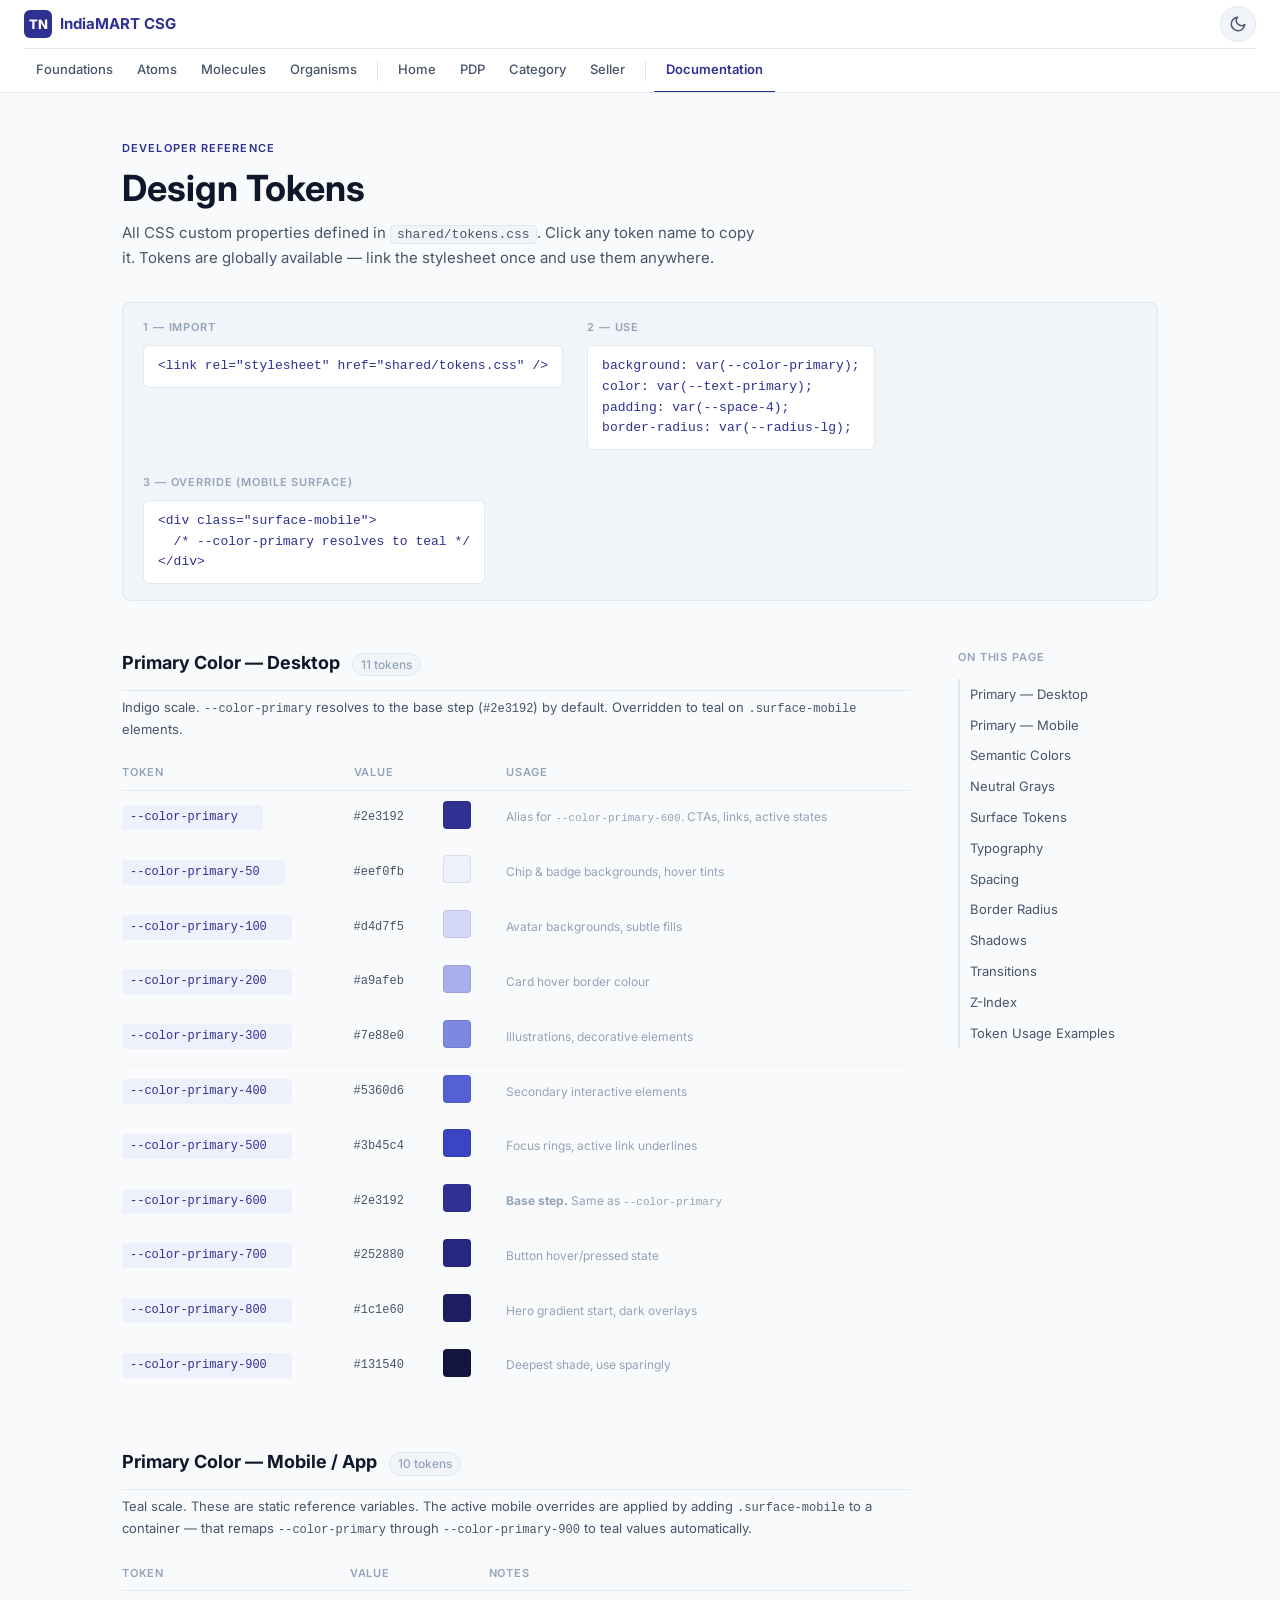
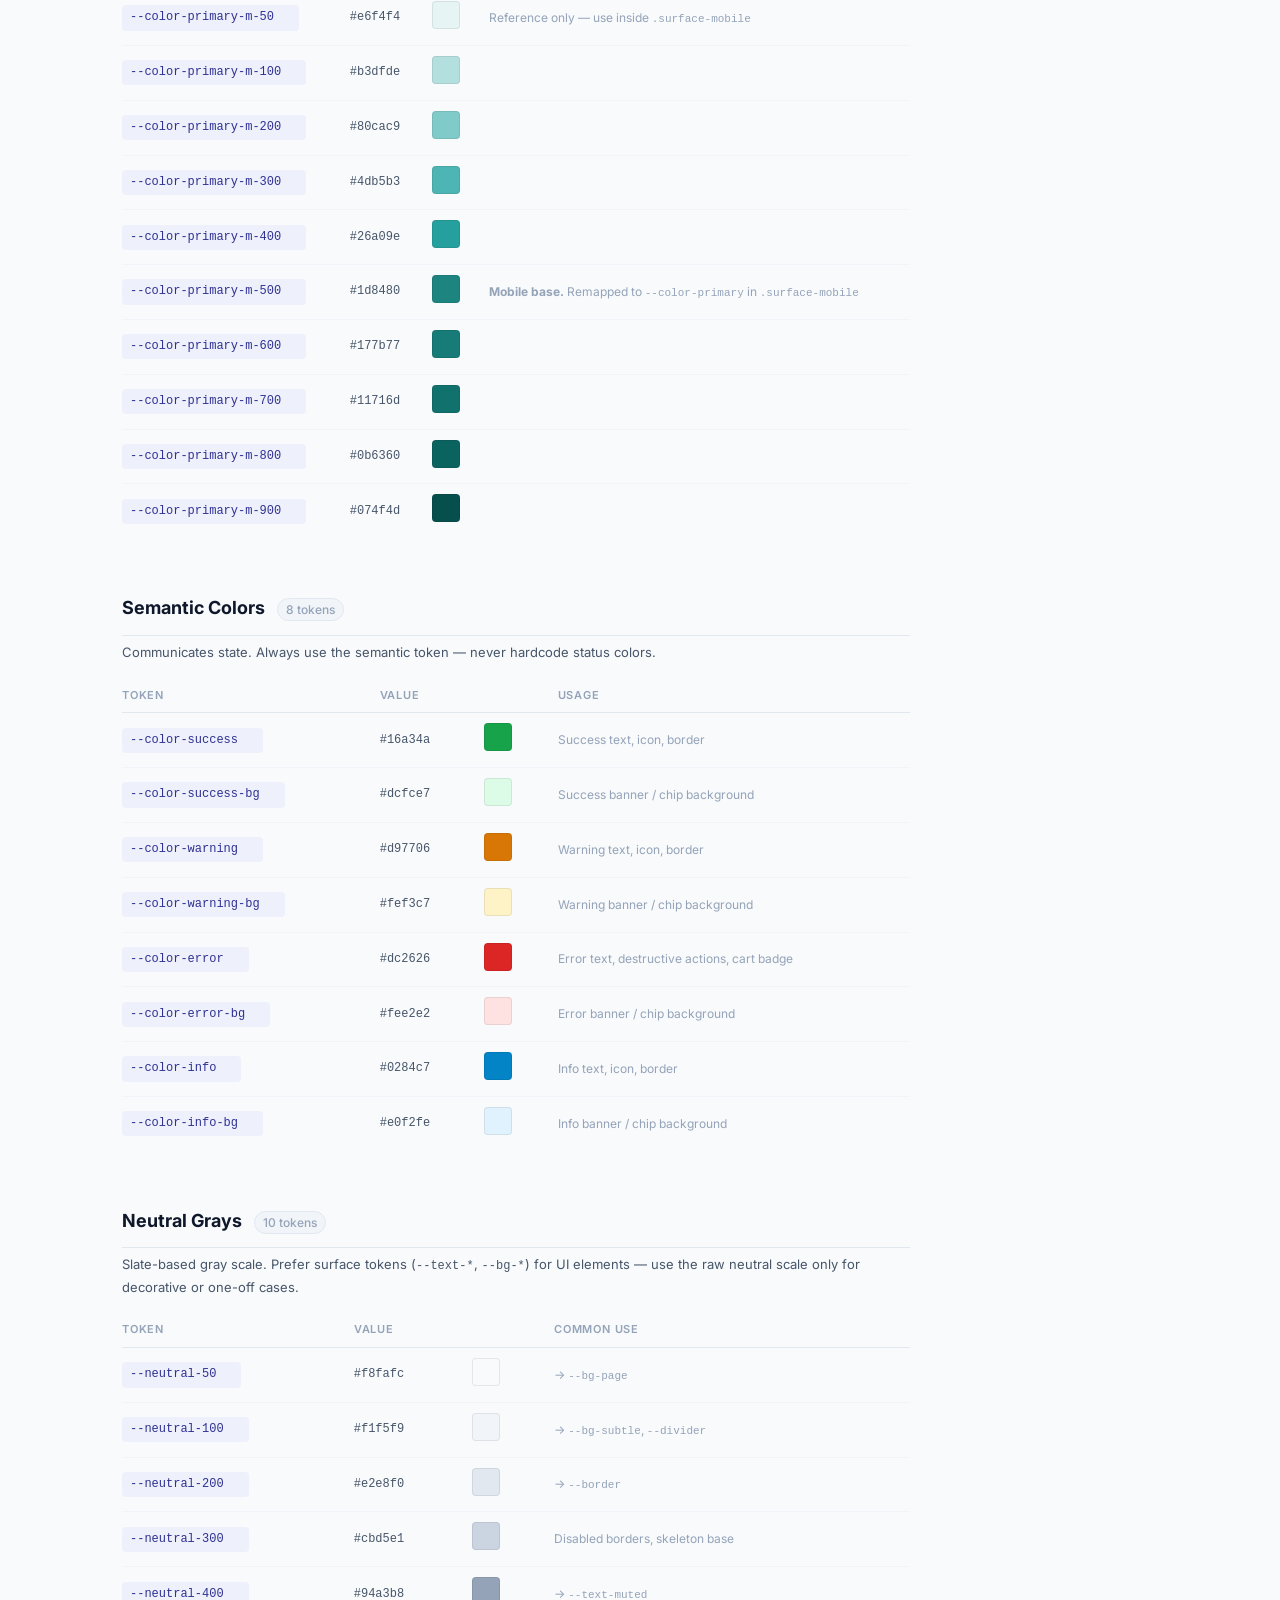
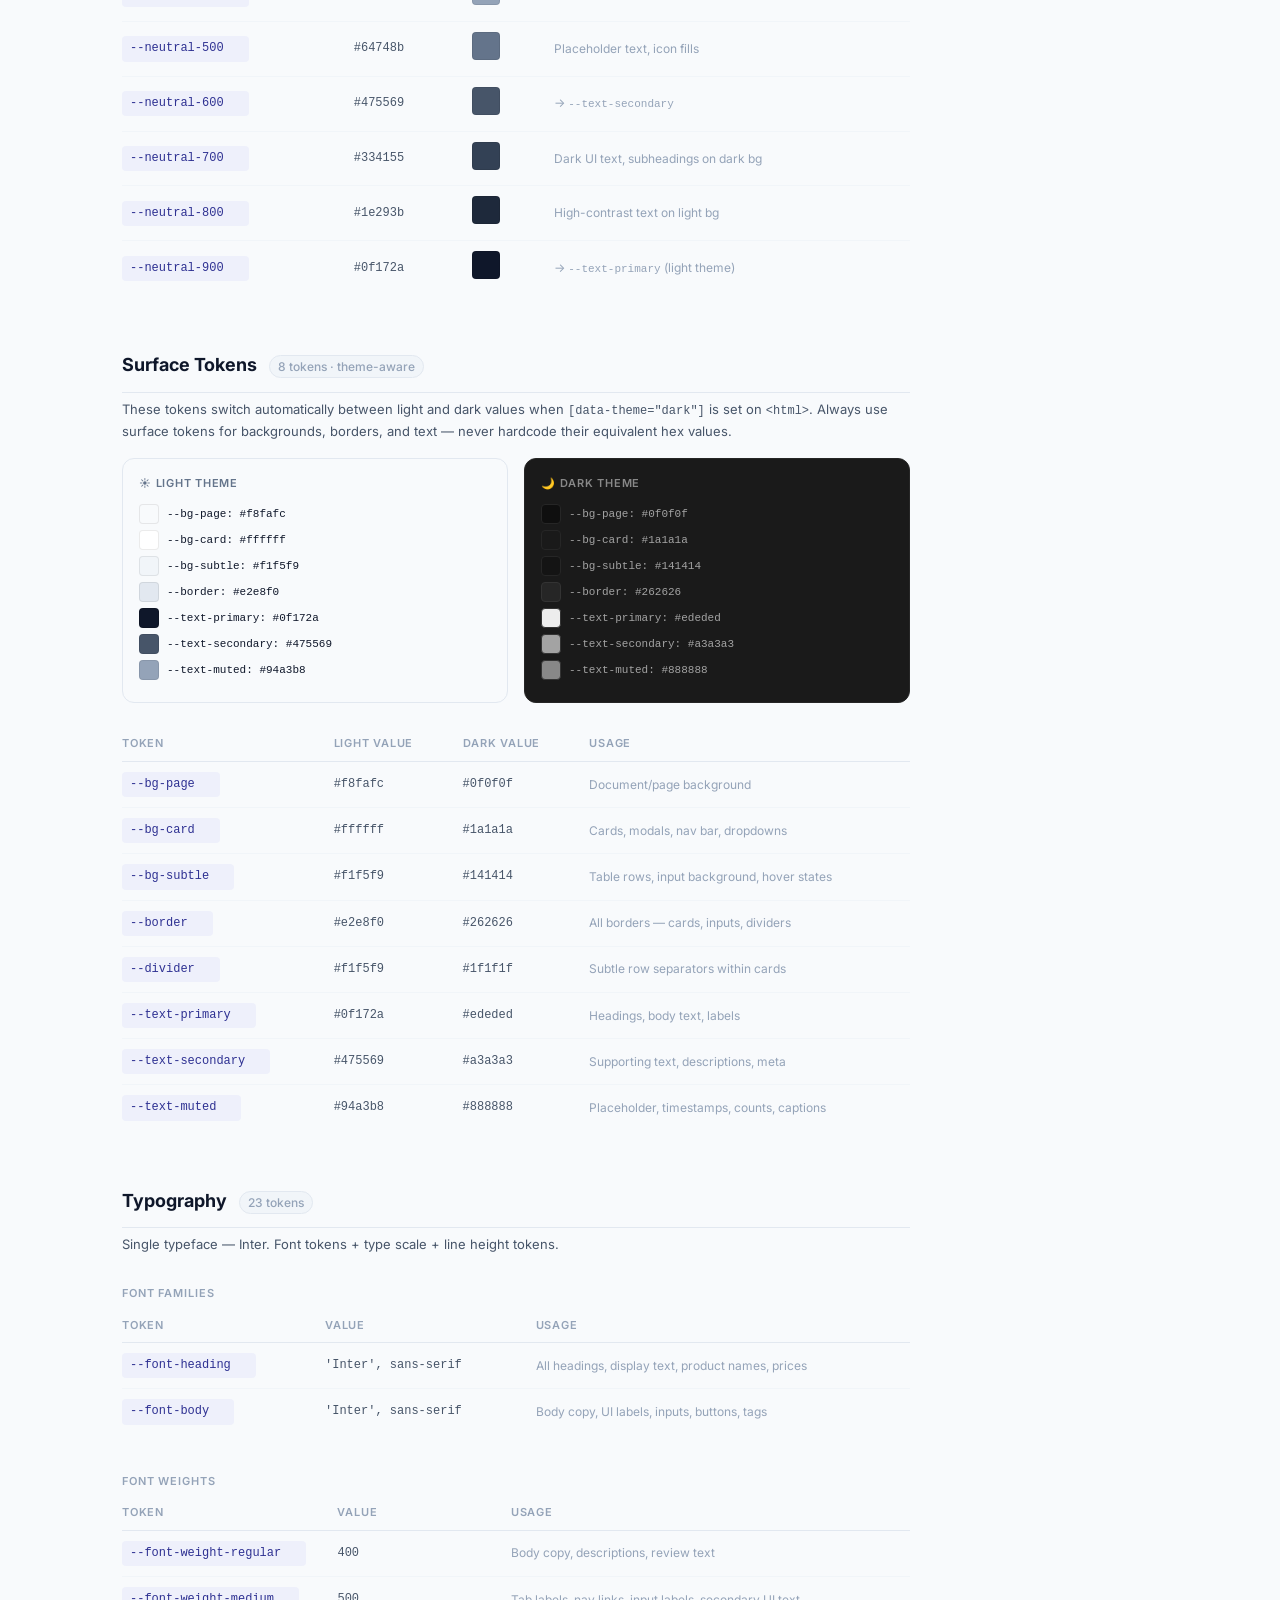
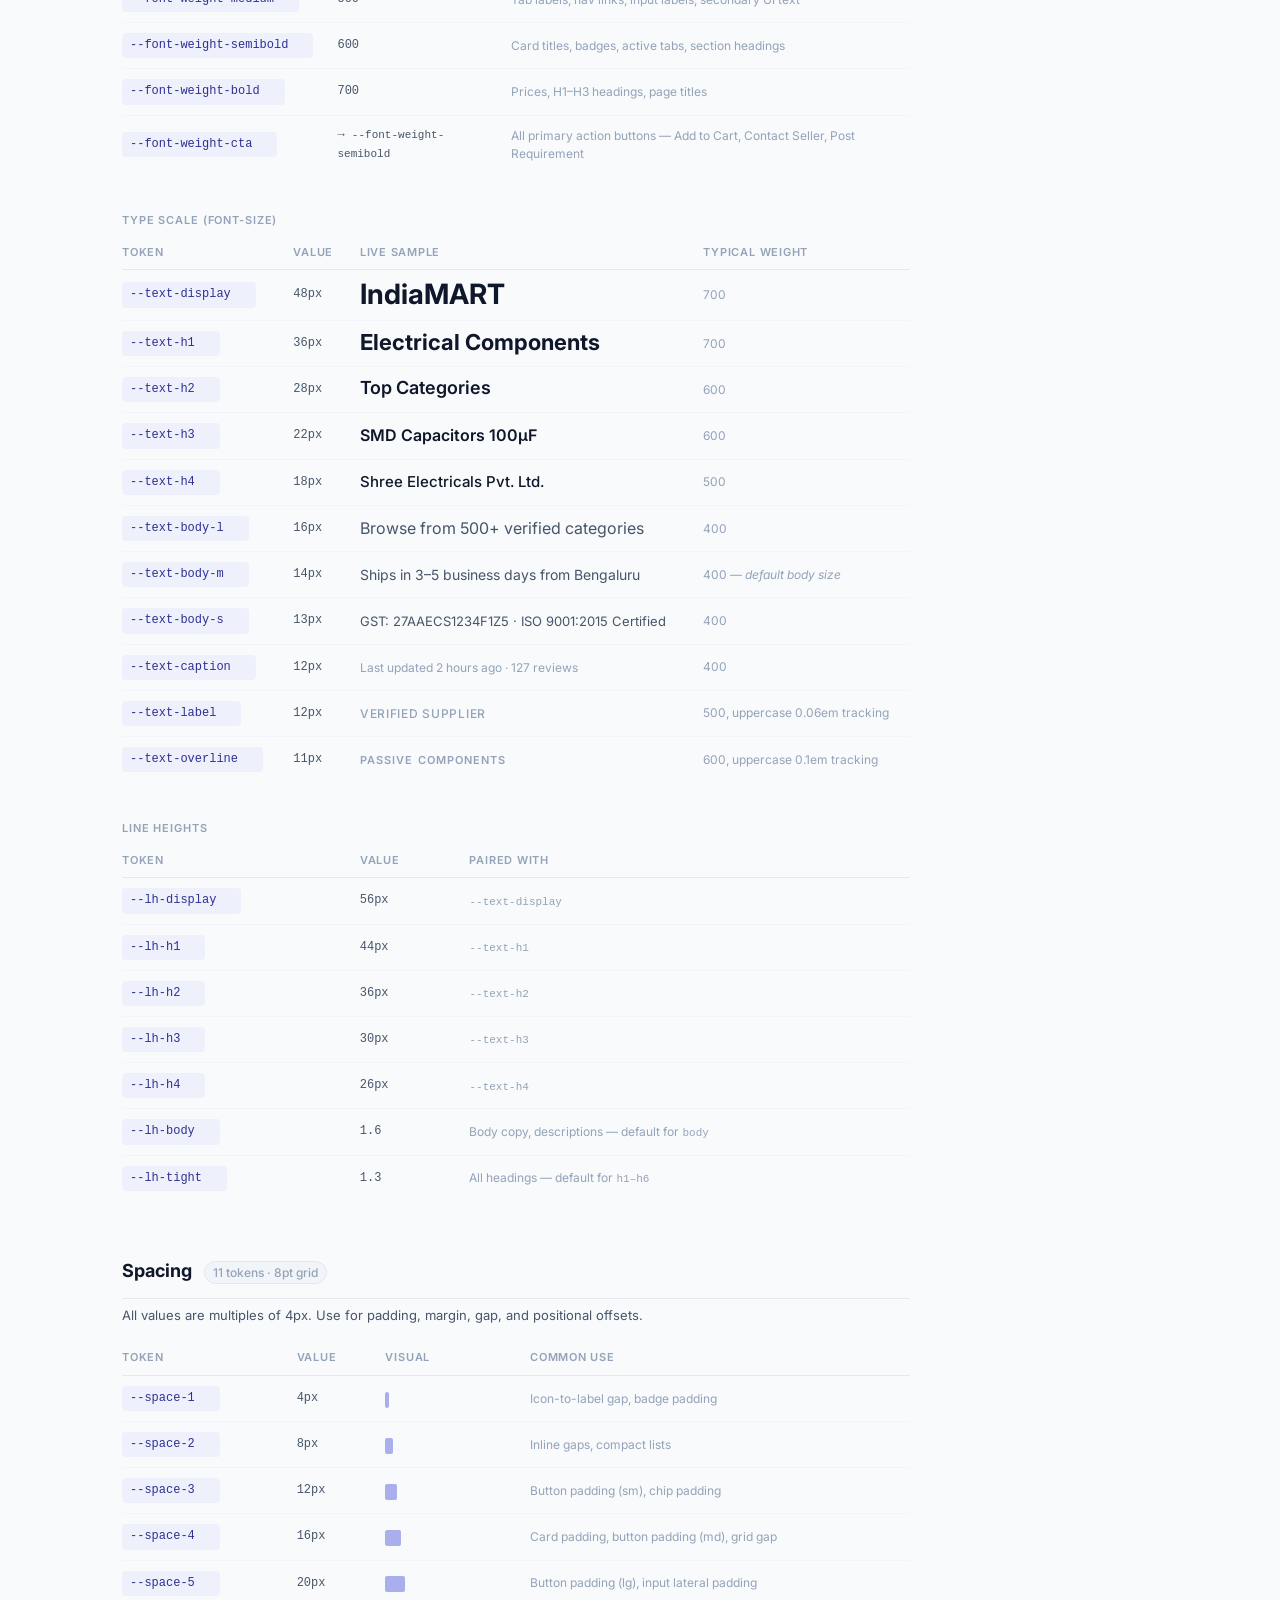
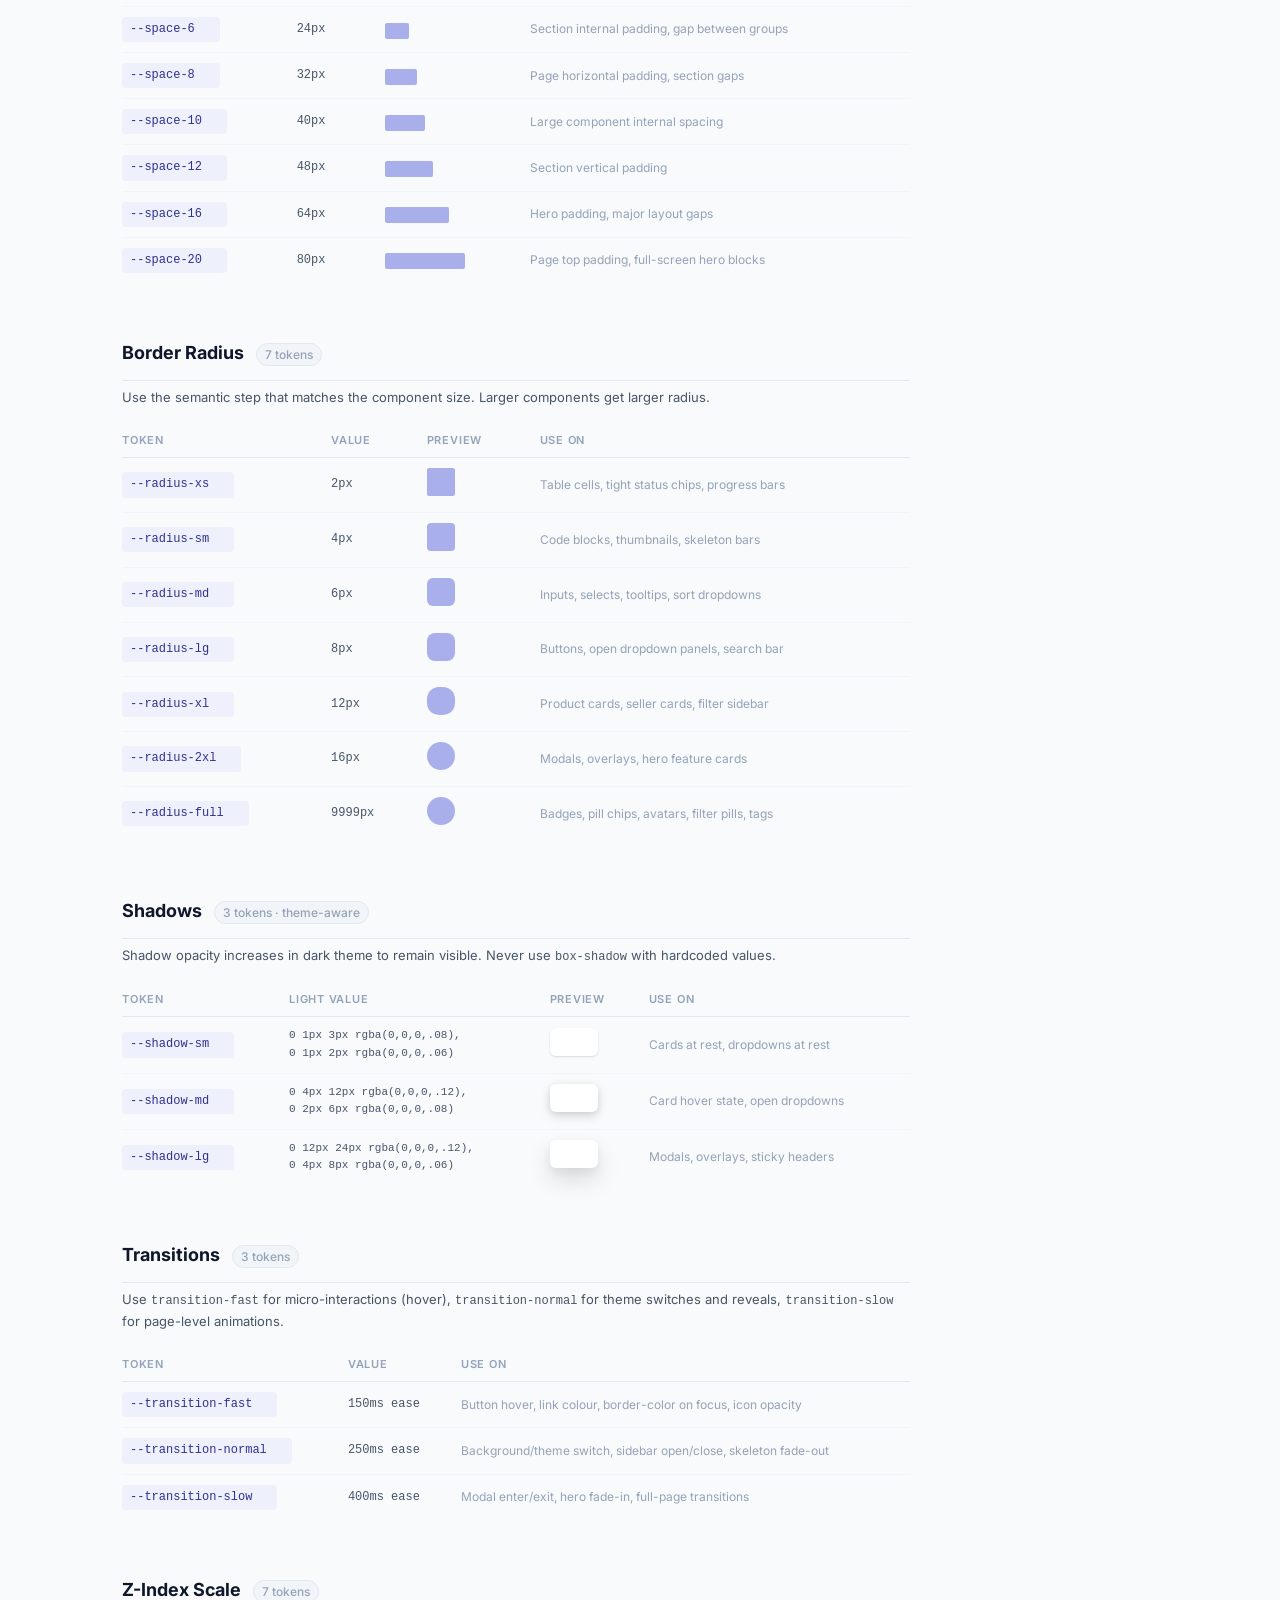
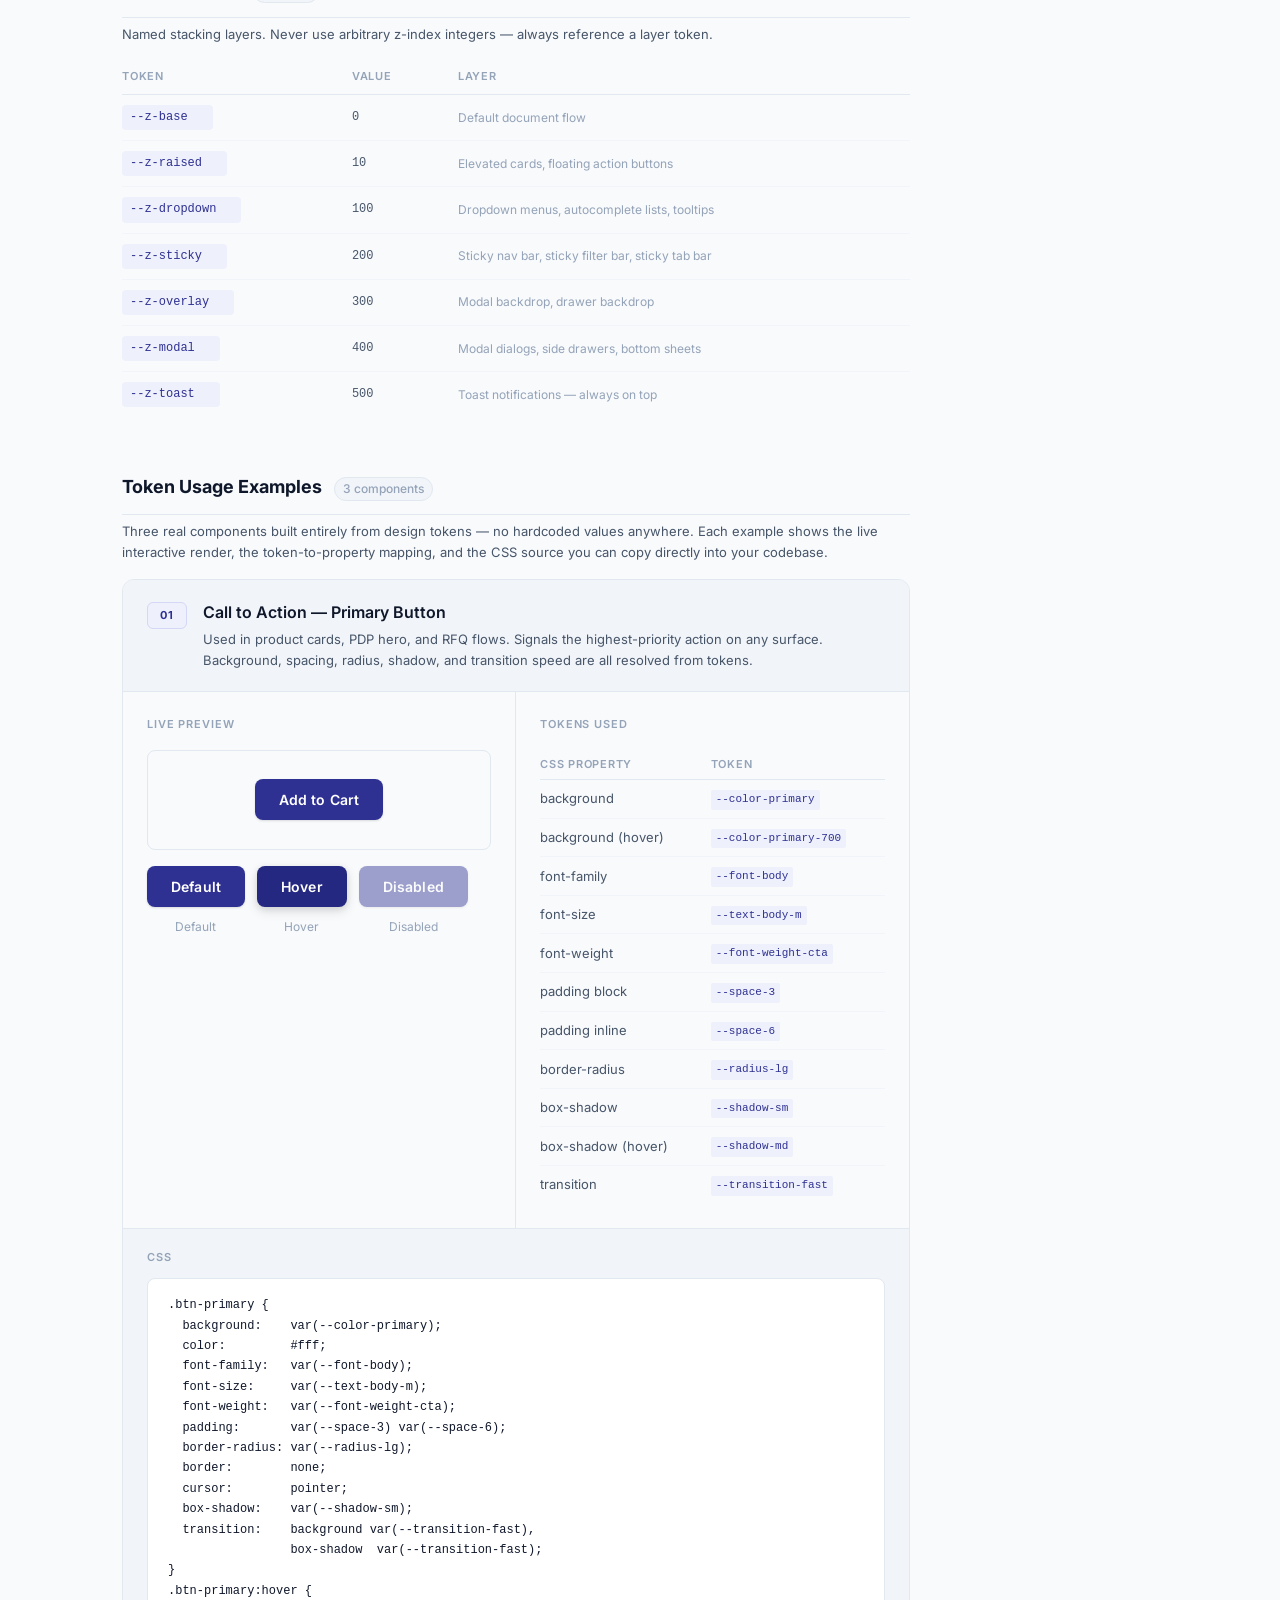
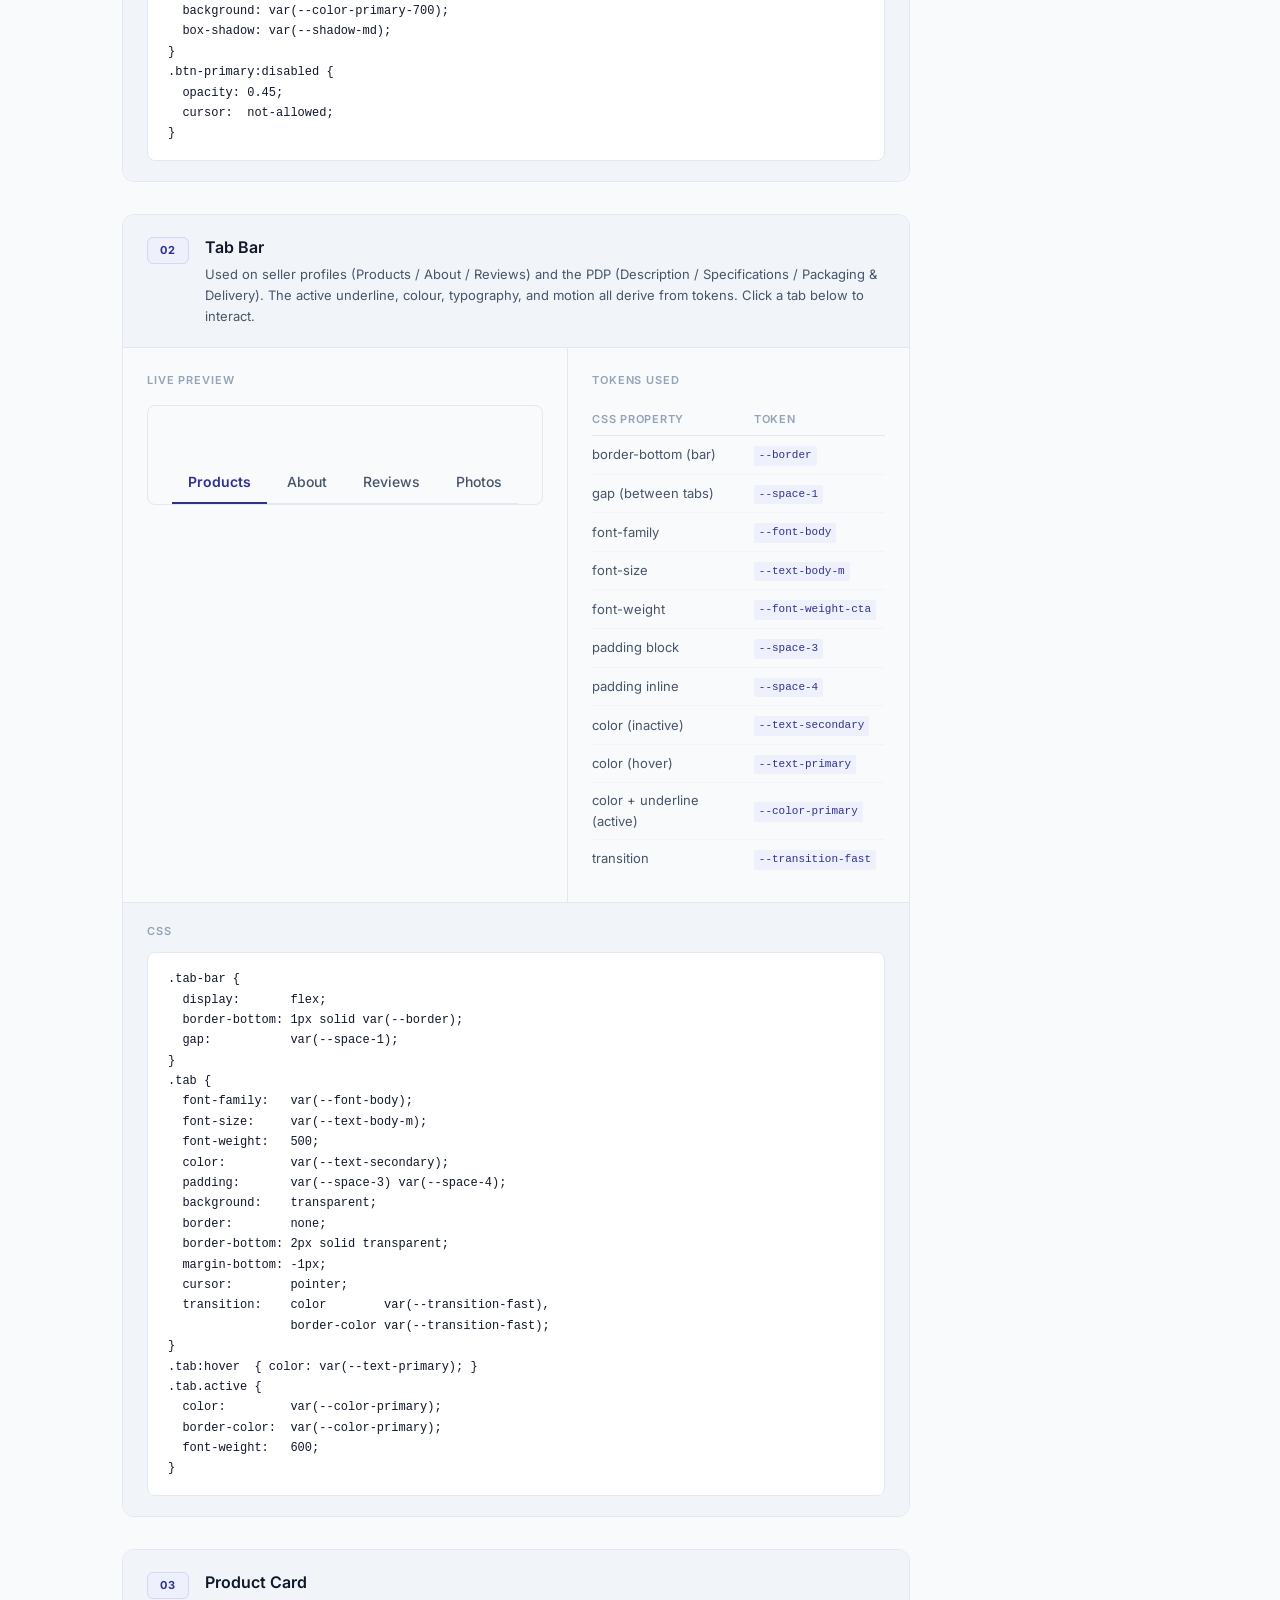
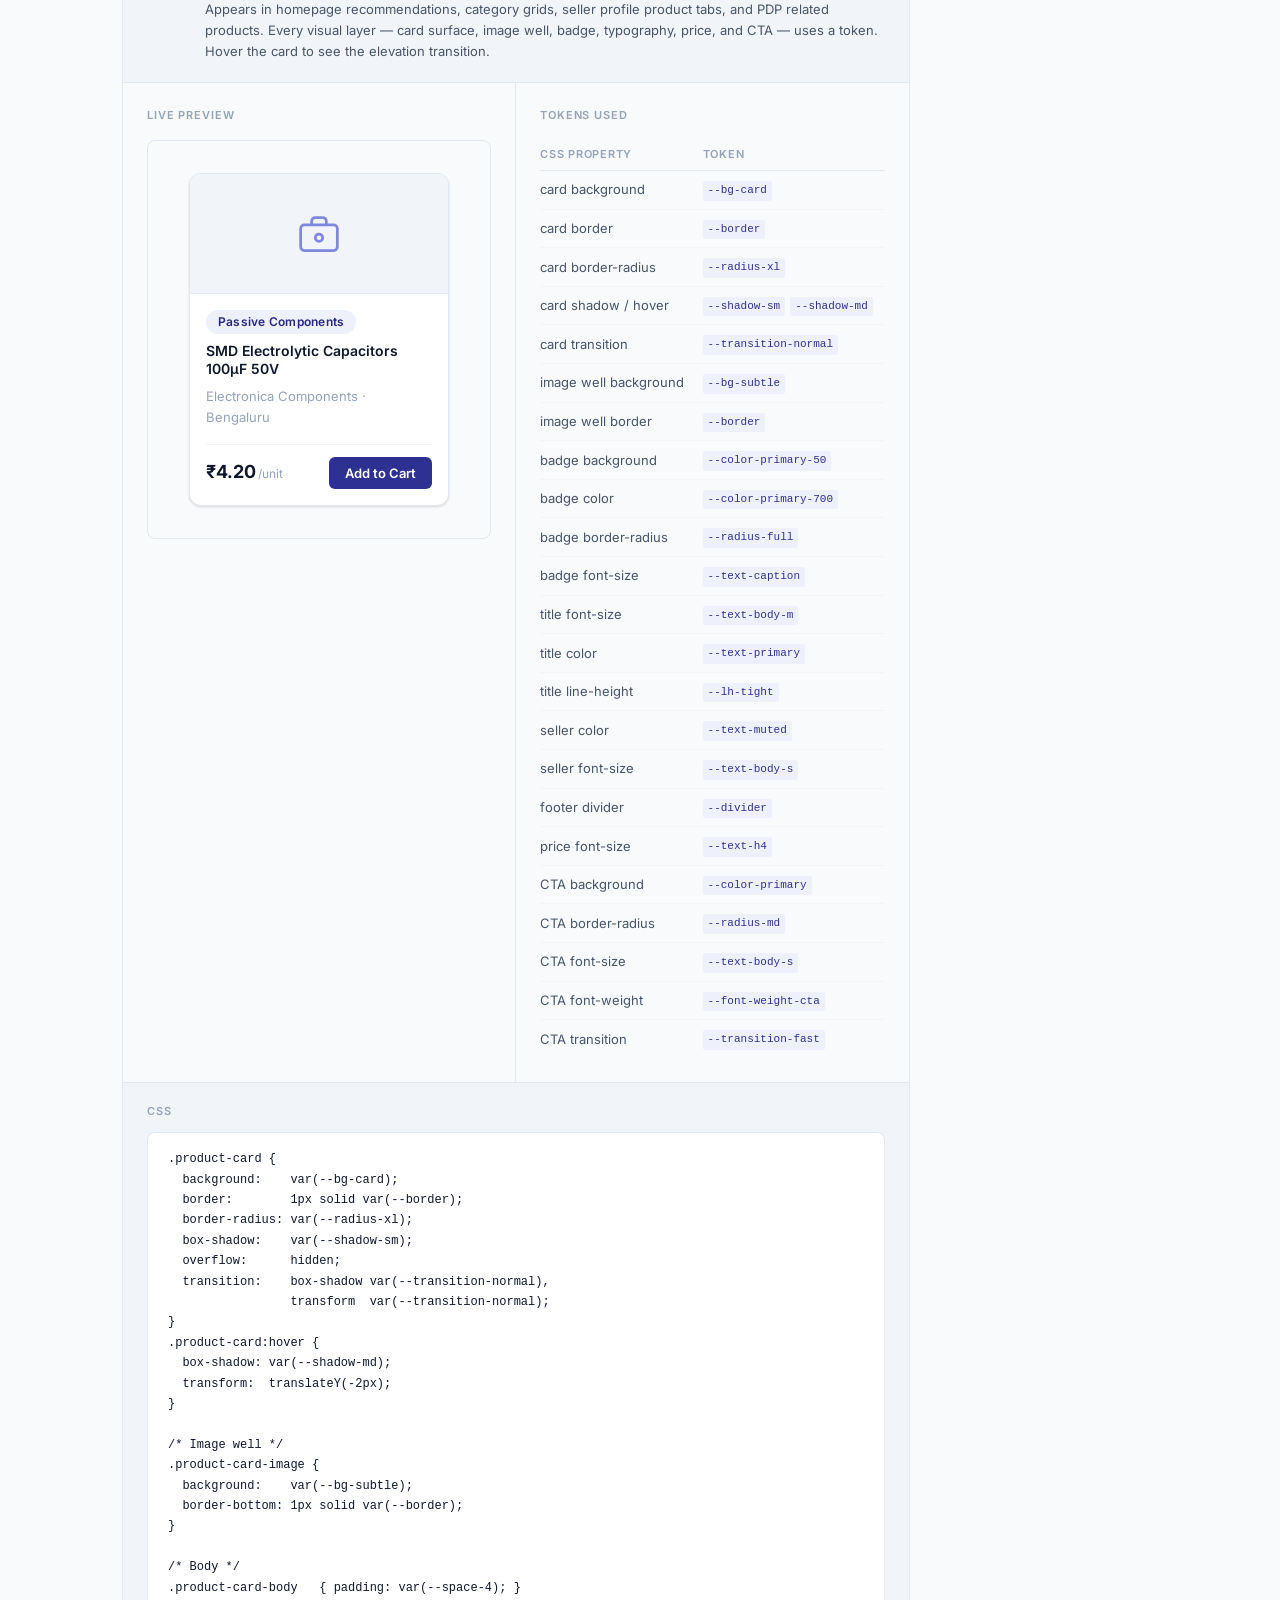
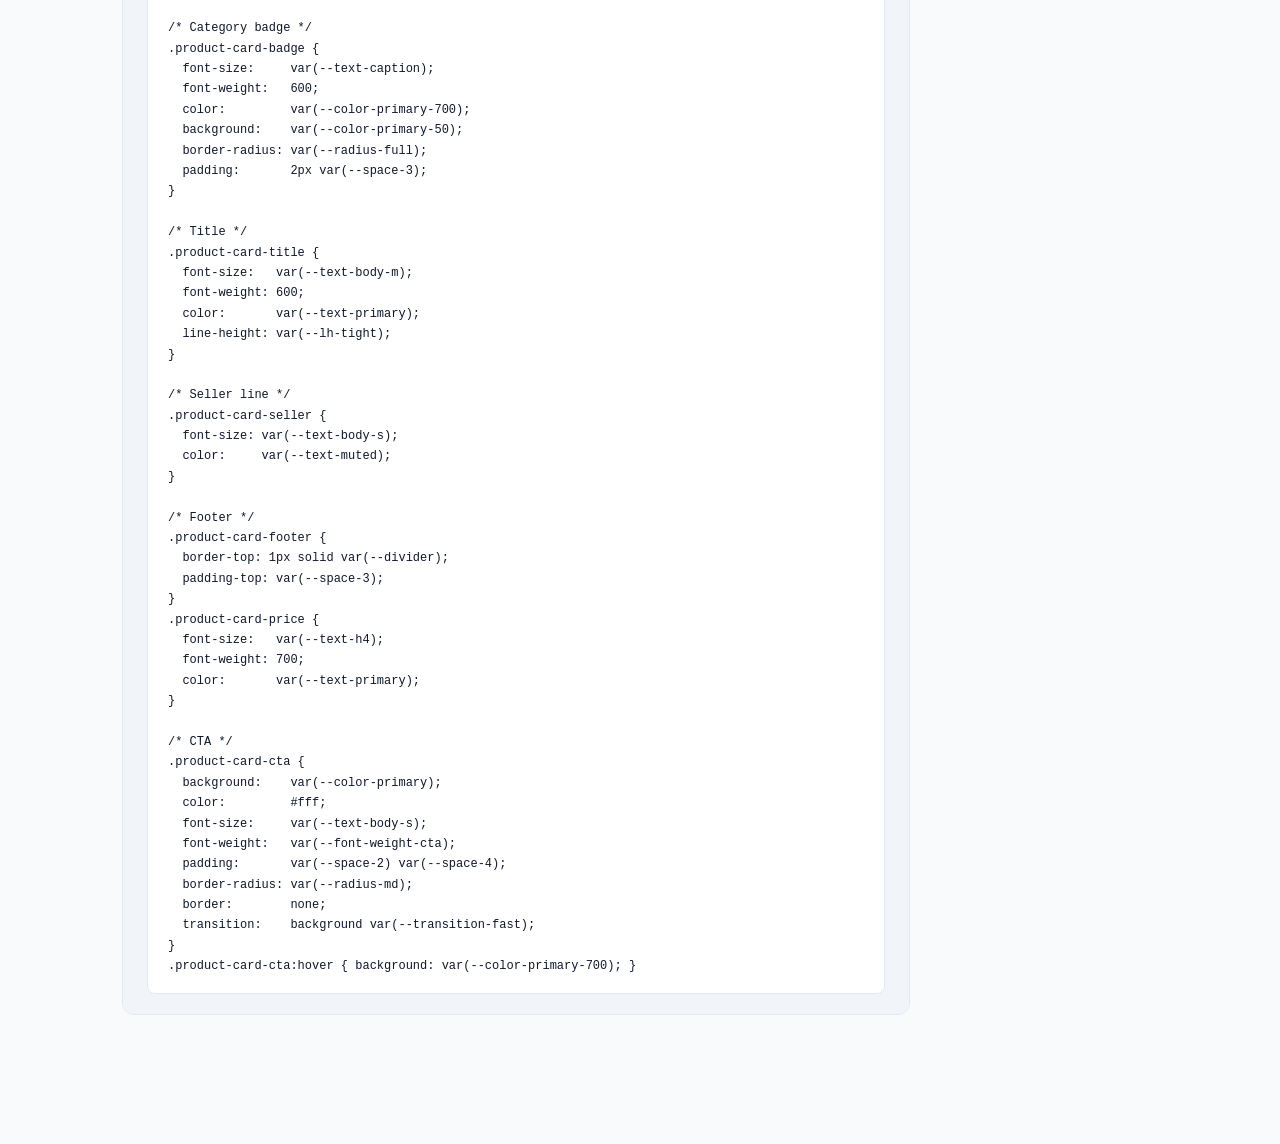
==== commit f426bab4: "changed name to Indiamart DLS. Changed how the top nav behaved. Added token documentation." ====
--- a/design-tokens.html
+++ b/design-tokens.html
@@ -3,7 +3,7 @@
 <head>
   <meta charset="UTF-8" />
   <meta name="viewport" content="width=device-width, initial-scale=1.0" />
-  <title>Design Tokens — TradeNest Design System</title>
+  <title>Design Tokens — IndiaMART Corporate Style Guide</title>
   <link rel="stylesheet" href="shared/tokens.css" />
   <link rel="stylesheet" href="shared/nav.css" />
   <style>
@@ -670,7 +670,7 @@
   <div class="ds-nav-inner">
     <a href="index.html" class="ds-nav-logo">
       <div class="ds-nav-logo-icon">TN</div>
-      TradeNest DS
+      IndiaMART CSG
     </a>
     <div class="ds-nav-links">
       <a href="components/foundations.html" class="ds-nav-link">Foundations</a>
@@ -922,7 +922,7 @@
           <table class="token-table" style="margin-bottom:24px;">
             <thead><tr><th>Token</th><th>Value</th><th>Live sample</th><th>Typical weight</th></tr></thead>
             <tbody>
-              <tr><td><span class="token-name" data-token="--text-display">--text-display<svg class="copy-icon" width="11" height="11" viewBox="0 0 24 24" fill="none" stroke="currentColor" stroke-width="2.5"><rect x="9" y="9" width="13" height="13" rx="2"/><path d="M5 15H4a2 2 0 0 1-2-2V4a2 2 0 0 1 2-2h9a2 2 0 0 1 2 2v1"/></svg></span></td><td class="token-value">48px</td><td><span style="font-size:28px;font-weight:700;line-height:1;color:var(--text-primary)">TradeNest</span></td><td class="token-desc">700</td></tr>
+              <tr><td><span class="token-name" data-token="--text-display">--text-display<svg class="copy-icon" width="11" height="11" viewBox="0 0 24 24" fill="none" stroke="currentColor" stroke-width="2.5"><rect x="9" y="9" width="13" height="13" rx="2"/><path d="M5 15H4a2 2 0 0 1-2-2V4a2 2 0 0 1 2-2h9a2 2 0 0 1 2 2v1"/></svg></span></td><td class="token-value">48px</td><td><span style="font-size:28px;font-weight:700;line-height:1;color:var(--text-primary)">IndiaMART</span></td><td class="token-desc">700</td></tr>
               <tr><td><span class="token-name" data-token="--text-h1">--text-h1<svg class="copy-icon" width="11" height="11" viewBox="0 0 24 24" fill="none" stroke="currentColor" stroke-width="2.5"><rect x="9" y="9" width="13" height="13" rx="2"/><path d="M5 15H4a2 2 0 0 1-2-2V4a2 2 0 0 1 2-2h9a2 2 0 0 1 2 2v1"/></svg></span></td><td class="token-value">36px</td><td><span style="font-size:22px;font-weight:700;line-height:1;color:var(--text-primary)">Electrical Components</span></td><td class="token-desc">700</td></tr>
               <tr><td><span class="token-name" data-token="--text-h2">--text-h2<svg class="copy-icon" width="11" height="11" viewBox="0 0 24 24" fill="none" stroke="currentColor" stroke-width="2.5"><rect x="9" y="9" width="13" height="13" rx="2"/><path d="M5 15H4a2 2 0 0 1-2-2V4a2 2 0 0 1 2-2h9a2 2 0 0 1 2 2v1"/></svg></span></td><td class="token-value">28px</td><td><span style="font-size:18px;font-weight:600;line-height:1;color:var(--text-primary)">Top Categories</span></td><td class="token-desc">600</td></tr>
               <tr><td><span class="token-name" data-token="--text-h3">--text-h3<svg class="copy-icon" width="11" height="11" viewBox="0 0 24 24" fill="none" stroke="currentColor" stroke-width="2.5"><rect x="9" y="9" width="13" height="13" rx="2"/><path d="M5 15H4a2 2 0 0 1-2-2V4a2 2 0 0 1 2-2h9a2 2 0 0 1 2 2v1"/></svg></span></td><td class="token-value">22px</td><td><span style="font-size:16px;font-weight:600;line-height:1;color:var(--text-primary)">SMD Capacitors 100µF</span></td><td class="token-desc">600</td></tr>
--- a/shared/tokens.css
+++ b/shared/tokens.css
@@ -1,5 +1,5 @@
 /* ============================================================
-   TradeNest Design System — Design Tokens
+   IndiaMART Corporate Style Guide — Design Tokens
    tokens.css
    ============================================================ */
 
--- a/shared/nav.css
+++ b/shared/nav.css
@@ -1,5 +1,5 @@
 /* ============================================================
-   TradeNest Design System — Shared Navigation Styles
+   IndiaMART Corporate Style Guide — Shared Navigation Styles
    nav.css
    ============================================================ */
 
@@ -11,11 +11,8 @@
   top: 0;
   left: 0;
   right: 0;
-  height: 56px;
   background: var(--bg-card);
   border-bottom: 1px solid var(--border);
-  display: flex;
-  align-items: center;
   z-index: var(--z-sticky);
   transition: background var(--transition-normal), border-color var(--transition-normal);
 }
@@ -26,22 +23,25 @@
   padding: 0 var(--space-6);
   width: 100%;
   display: flex;
-  align-items: center;
-  gap: var(--space-4);
-}
-
-/* Logo / Wordmark */
+  flex-wrap: wrap;
+  align-items: center;
+  column-gap: var(--space-4);
+}
+
+/* Logo / Wordmark — first row, stretches to fill space */
 .ds-nav-logo {
   font-family: var(--font-heading);
   font-size: 15px;
   font-weight: 700;
   color: var(--color-primary);
   white-space: nowrap;
-  flex-shrink: 0;
+  flex: 1;
+  order: 1;
   text-decoration: none;
   display: flex;
   align-items: center;
   gap: var(--space-2);
+  height: 48px;
 }
 
 .ds-nav-logo:hover {
@@ -63,15 +63,18 @@
   flex-shrink: 0;
 }
 
-/* Center links */
+/* Nav links — second row, full width */
 .ds-nav-links {
   display: flex;
   align-items: center;
   gap: 0;
-  flex: 1;
-  justify-content: center;
+  order: 3;
+  flex-basis: 100%;
+  justify-content: flex-start;
   overflow-x: auto;
   scrollbar-width: none;
+  border-top: 1px solid var(--border);
+  height: 44px;
 }
 
 .ds-nav-links::-webkit-scrollbar {
@@ -82,7 +85,7 @@
   display: inline-flex;
   align-items: center;
   padding: 0 var(--space-3);
-  height: 56px;
+  height: 44px;
   font-size: 13px;
   font-weight: 500;
   color: var(--text-secondary);
@@ -112,12 +115,14 @@
   flex-shrink: 0;
 }
 
-/* Right controls */
+/* Right controls — first row right */
 .ds-nav-controls {
   display: flex;
   align-items: center;
   gap: var(--space-2);
   flex-shrink: 0;
+  order: 2;
+  height: 48px;
 }
 
 /* Mobile toggle pill */
@@ -172,9 +177,9 @@
   color: var(--text-primary);
 }
 
-/* Page wrapper — offset for fixed nav */
+/* Page wrapper — offset for fixed two-row nav (48px brand + 44px links) */
 .ds-page {
-  padding-top: 56px;
+  padding-top: 92px;
   min-height: 100vh;
   background: var(--bg-page);
   transition: background var(--transition-normal);
@@ -194,7 +199,7 @@
 .phone-frame {
   display: none;
   position: fixed;
-  top: 56px;
+  top: 92px;
   left: 0;
   right: 0;
   bottom: 0;
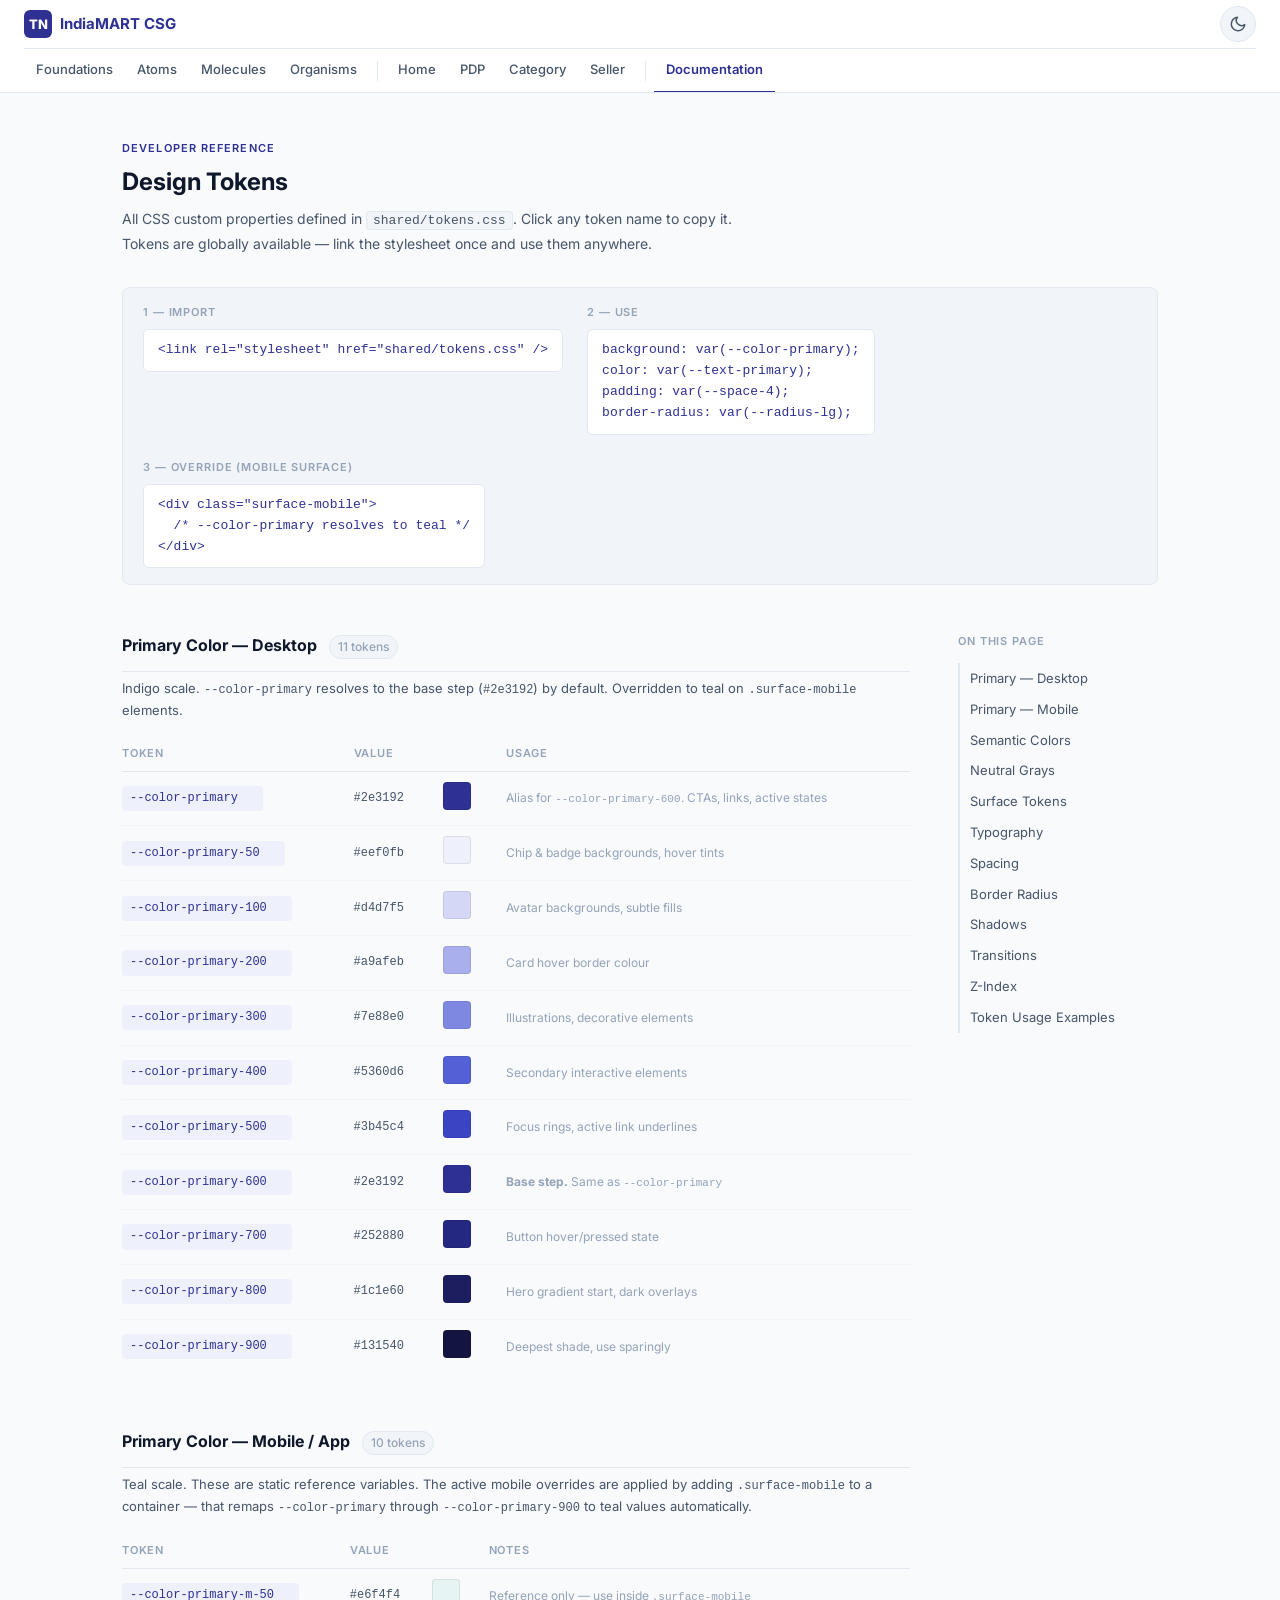
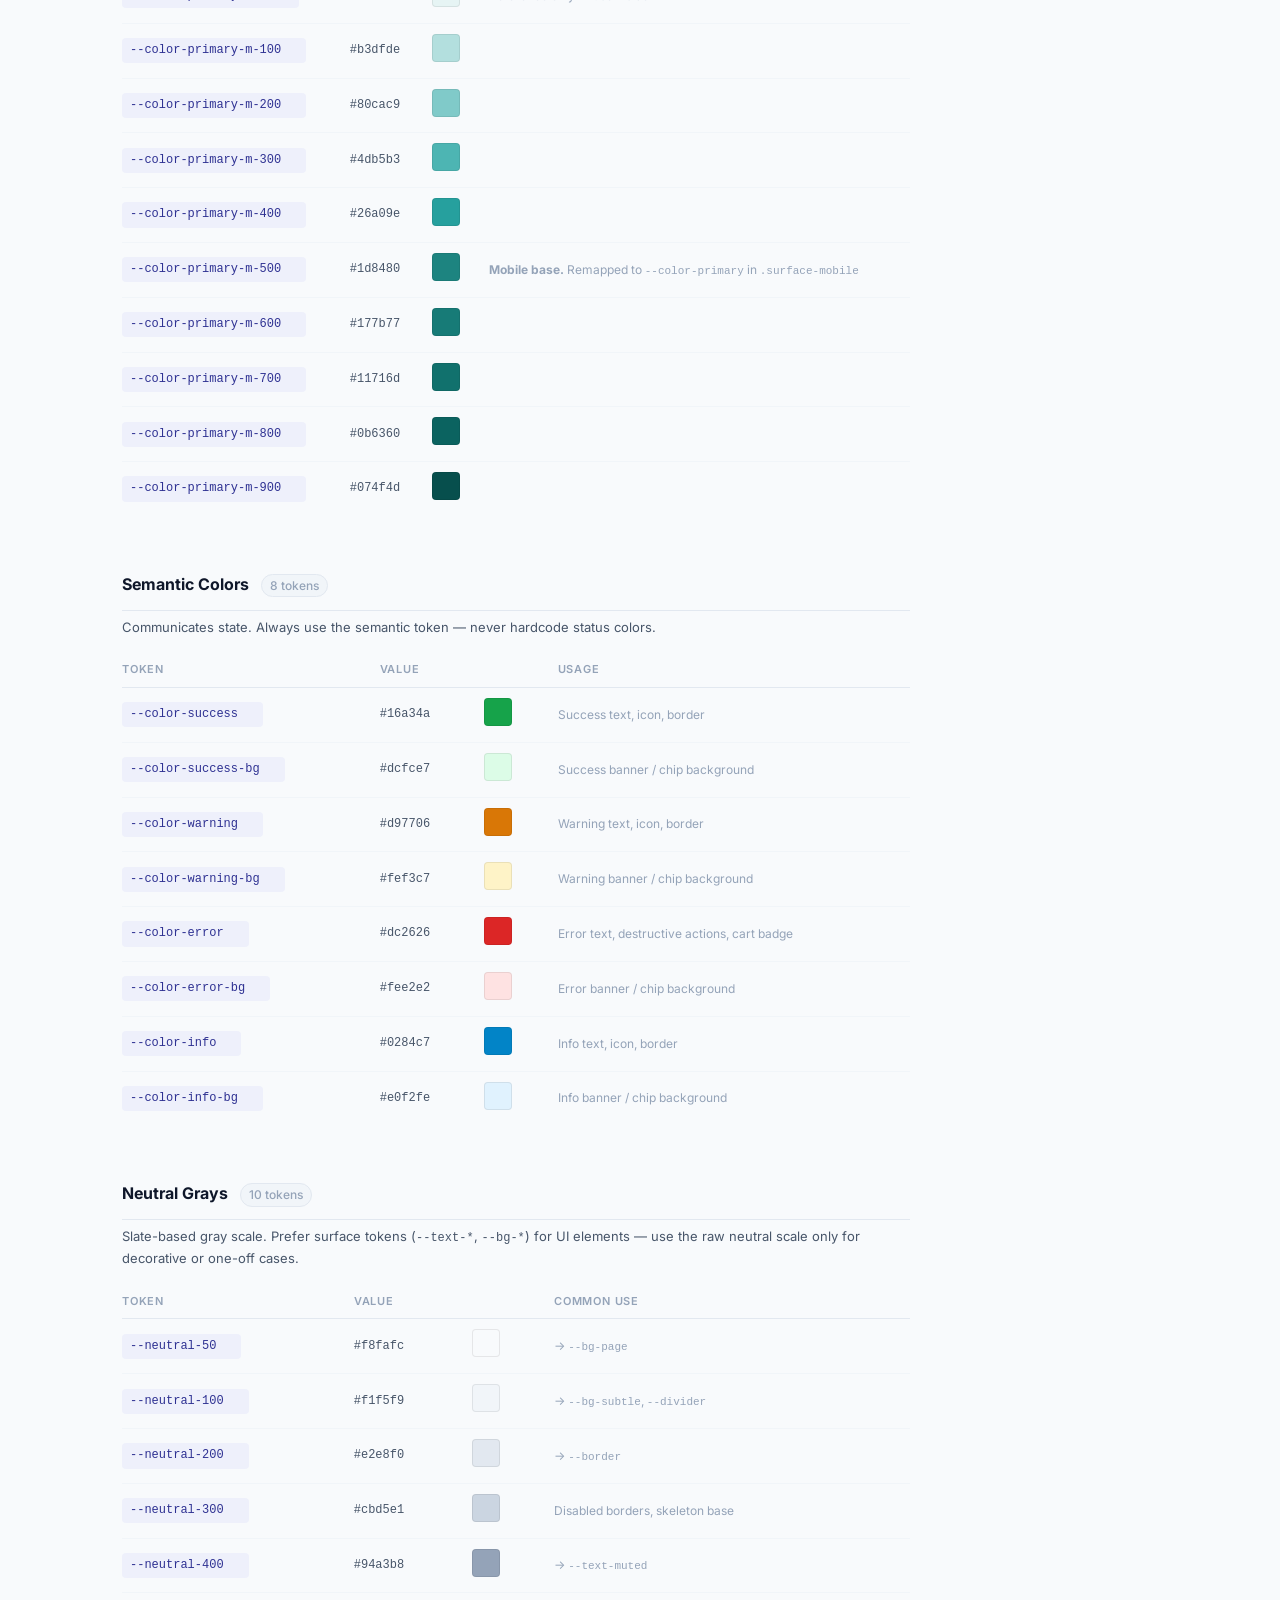
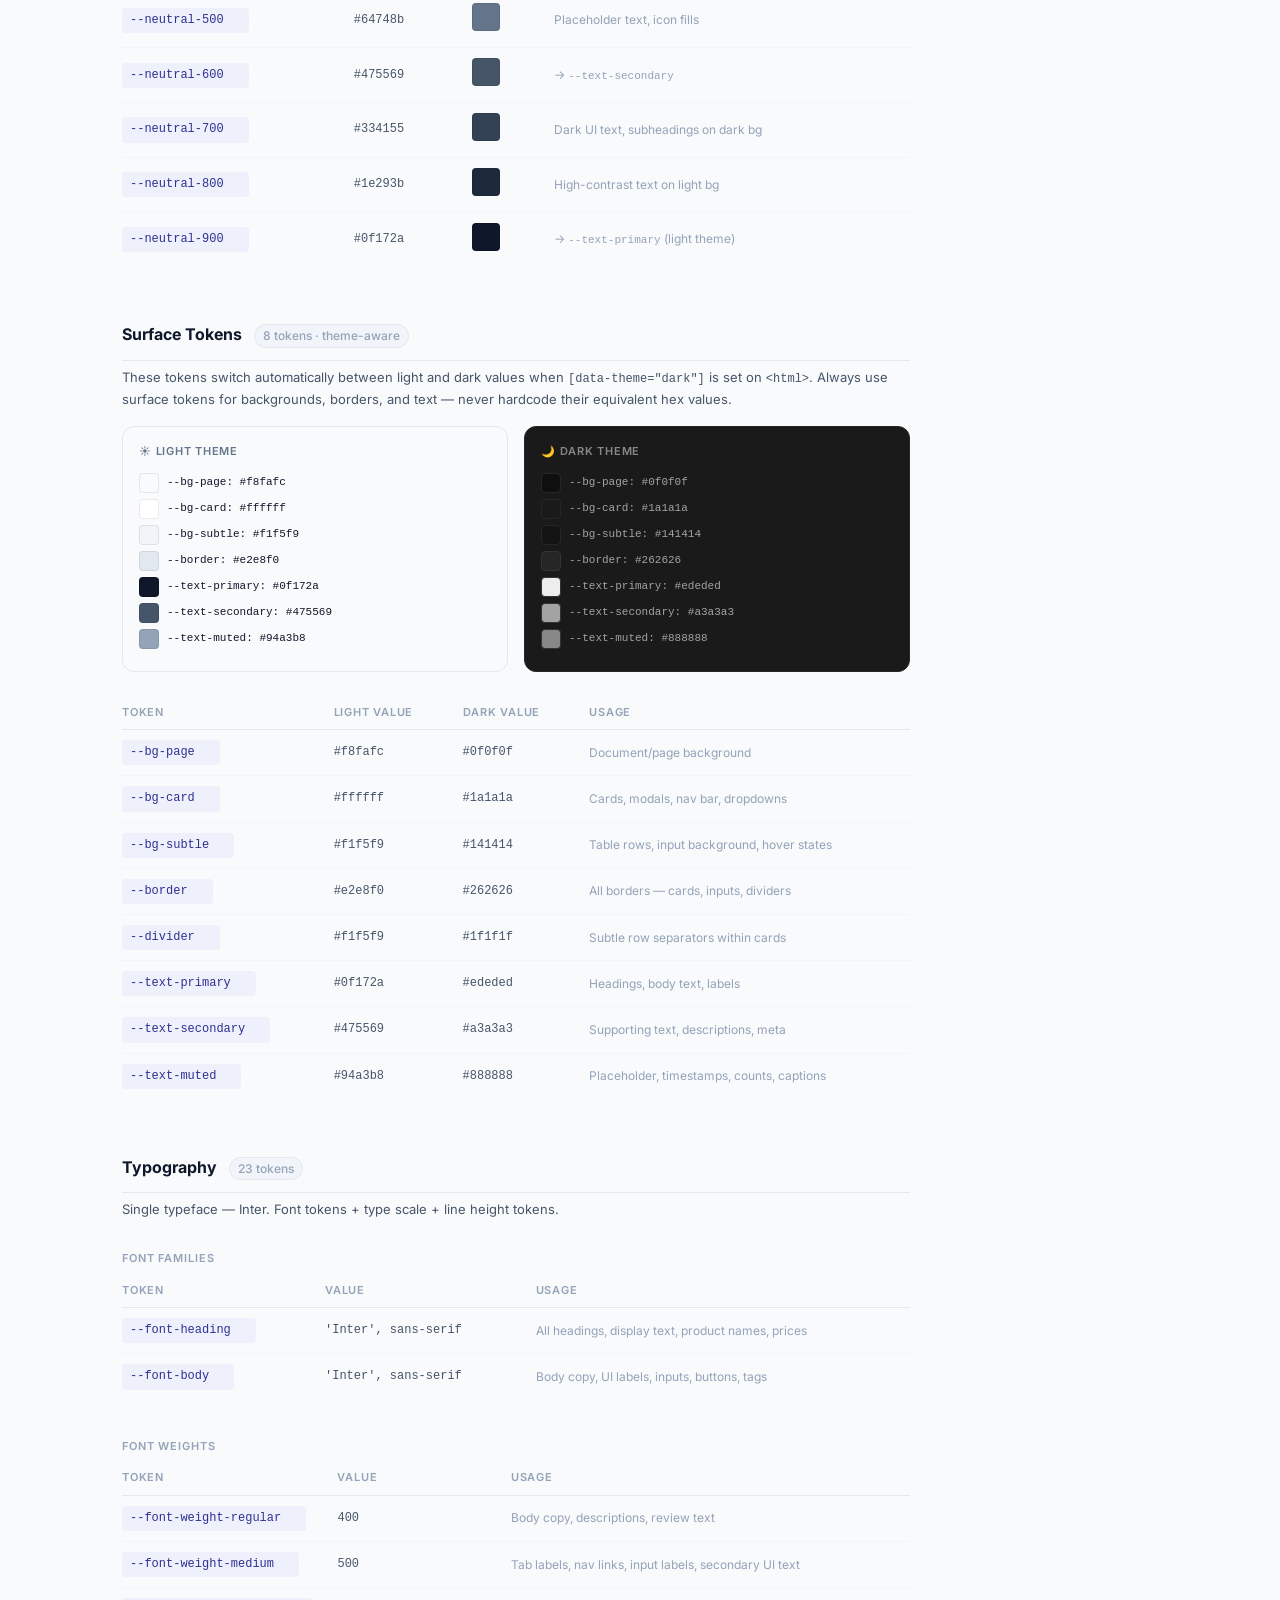
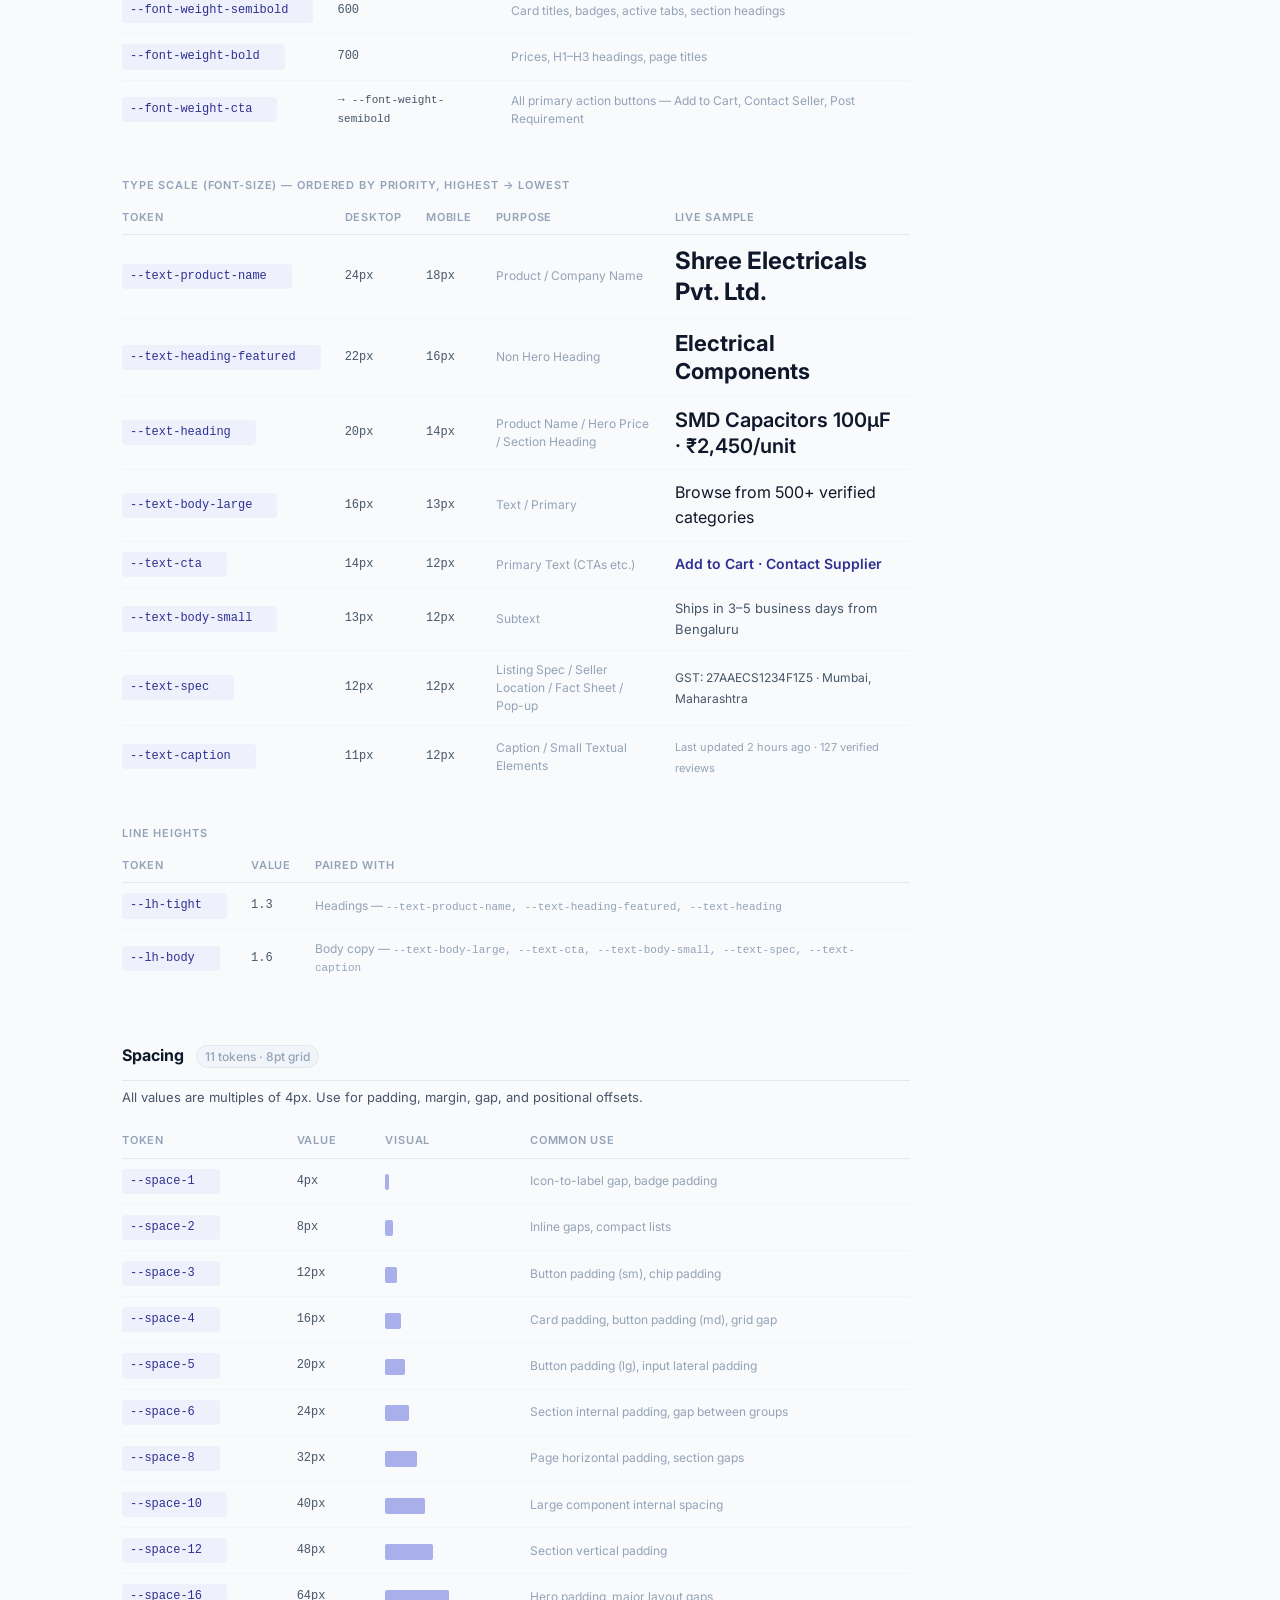
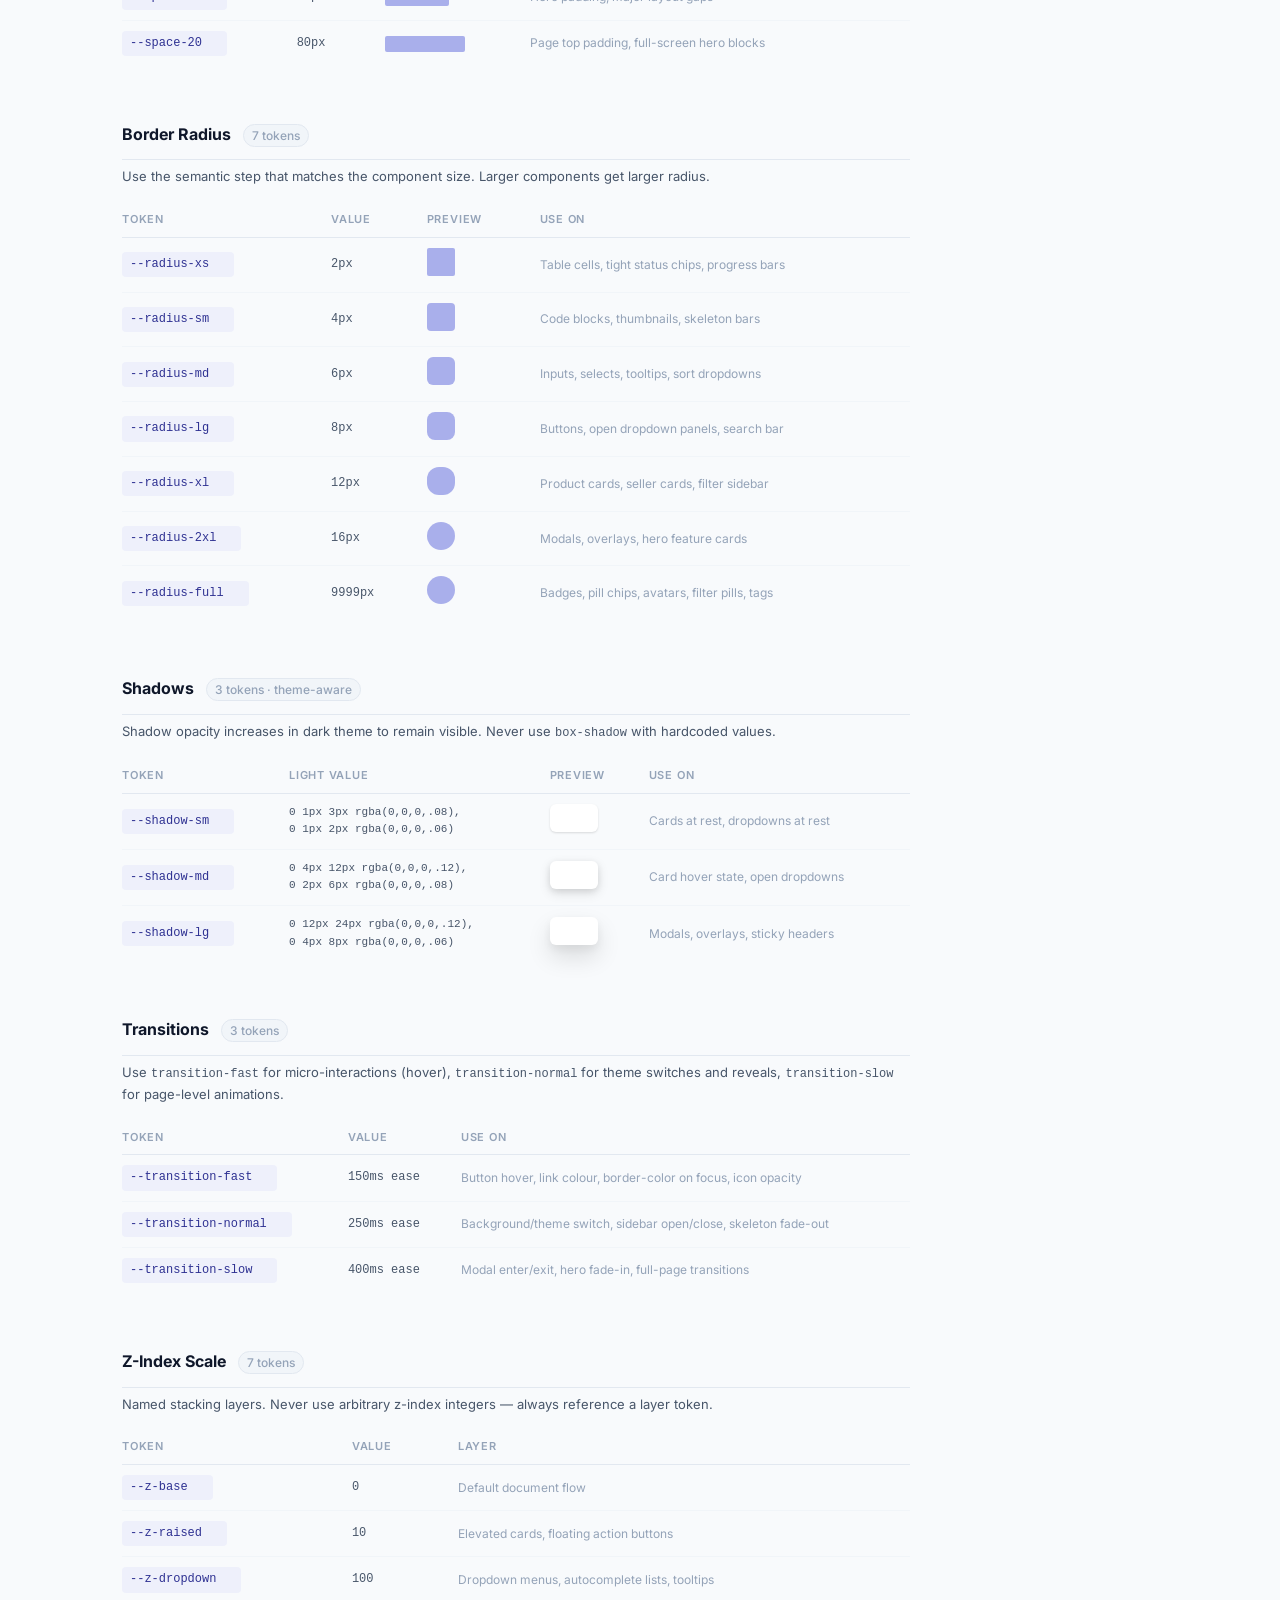
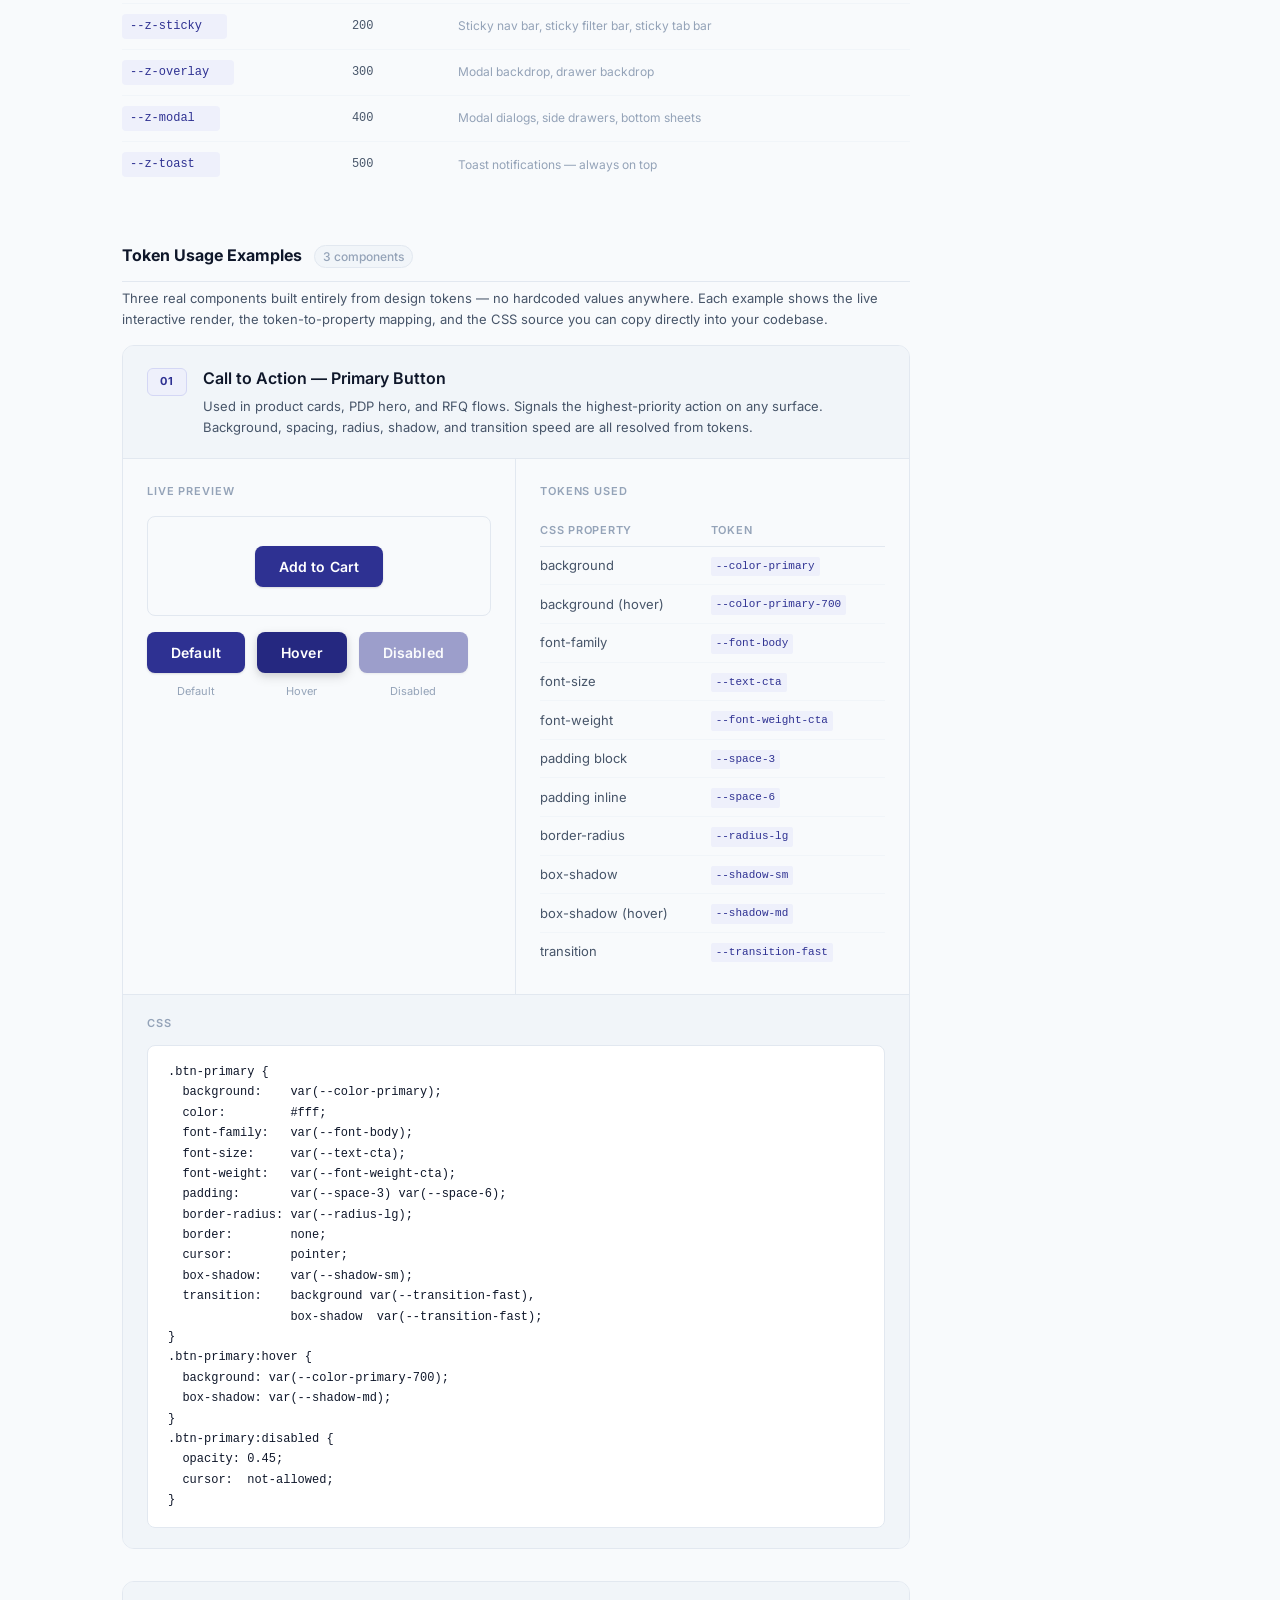
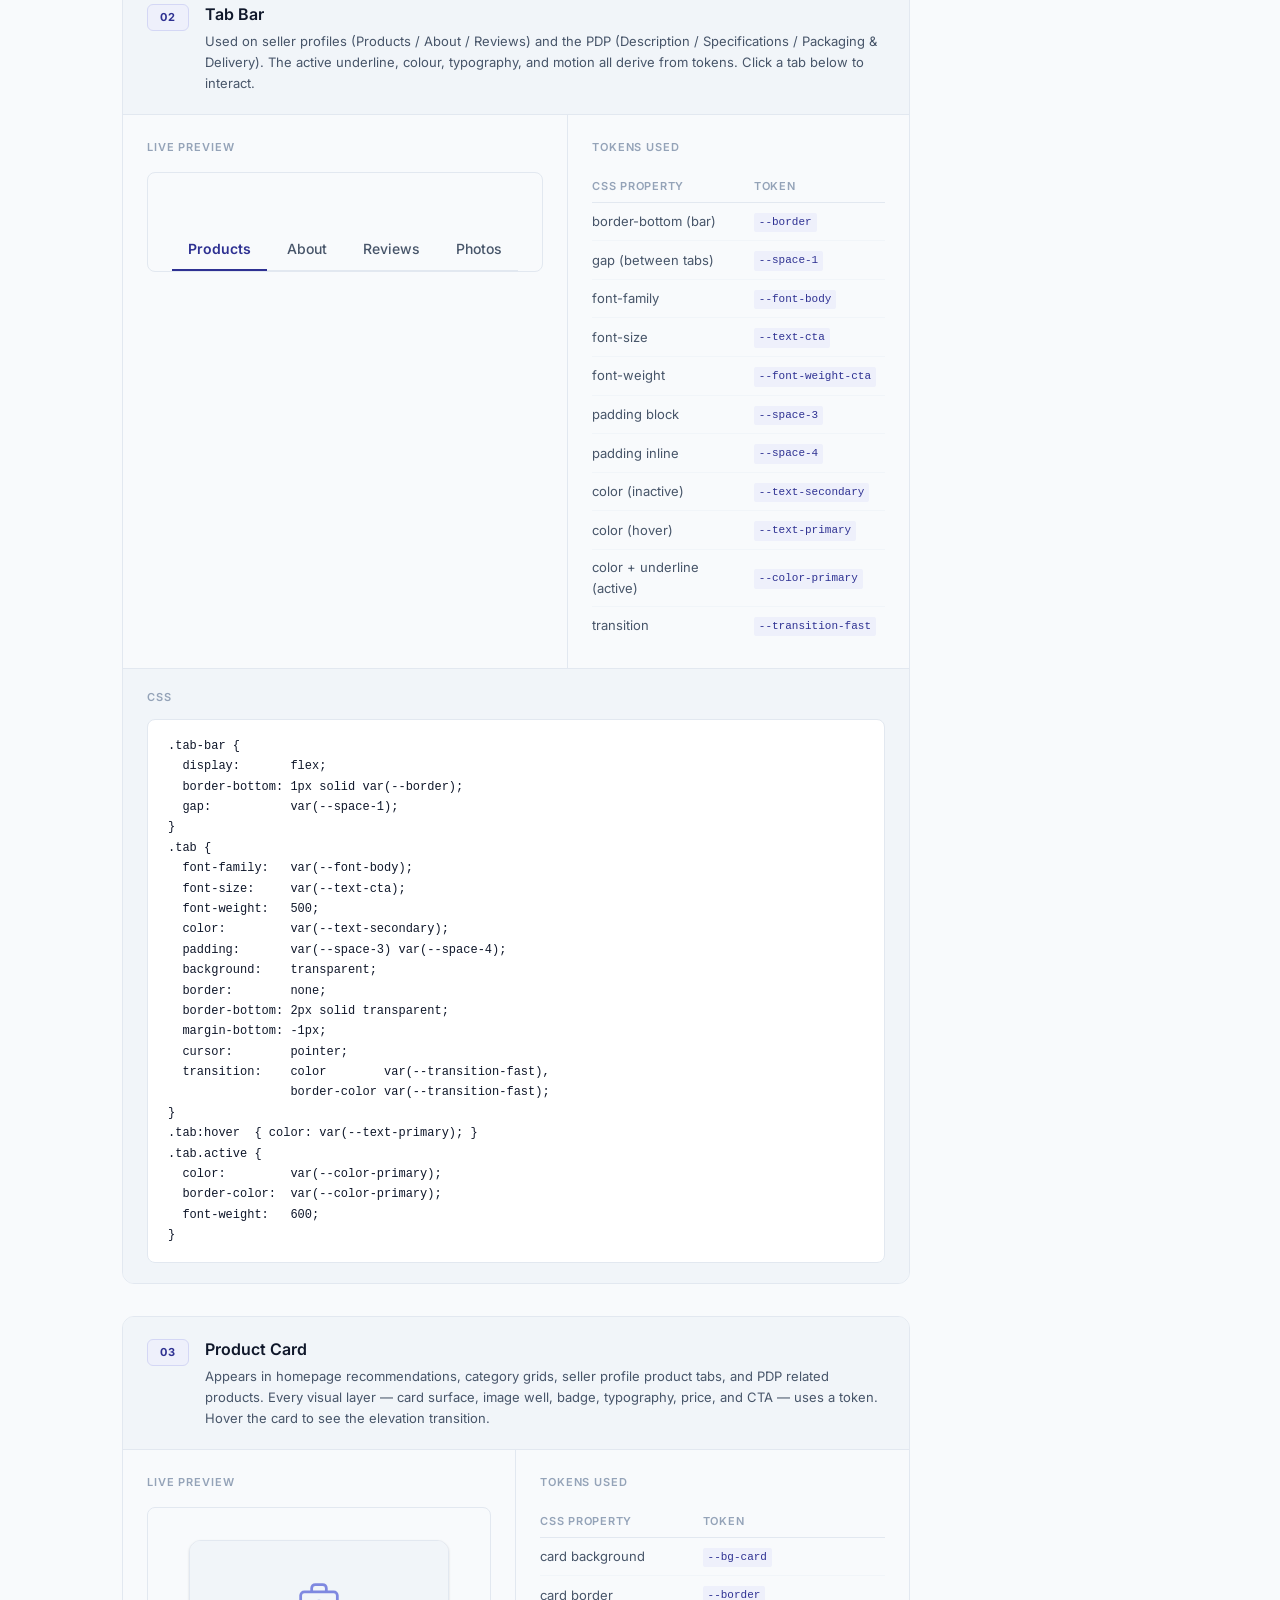
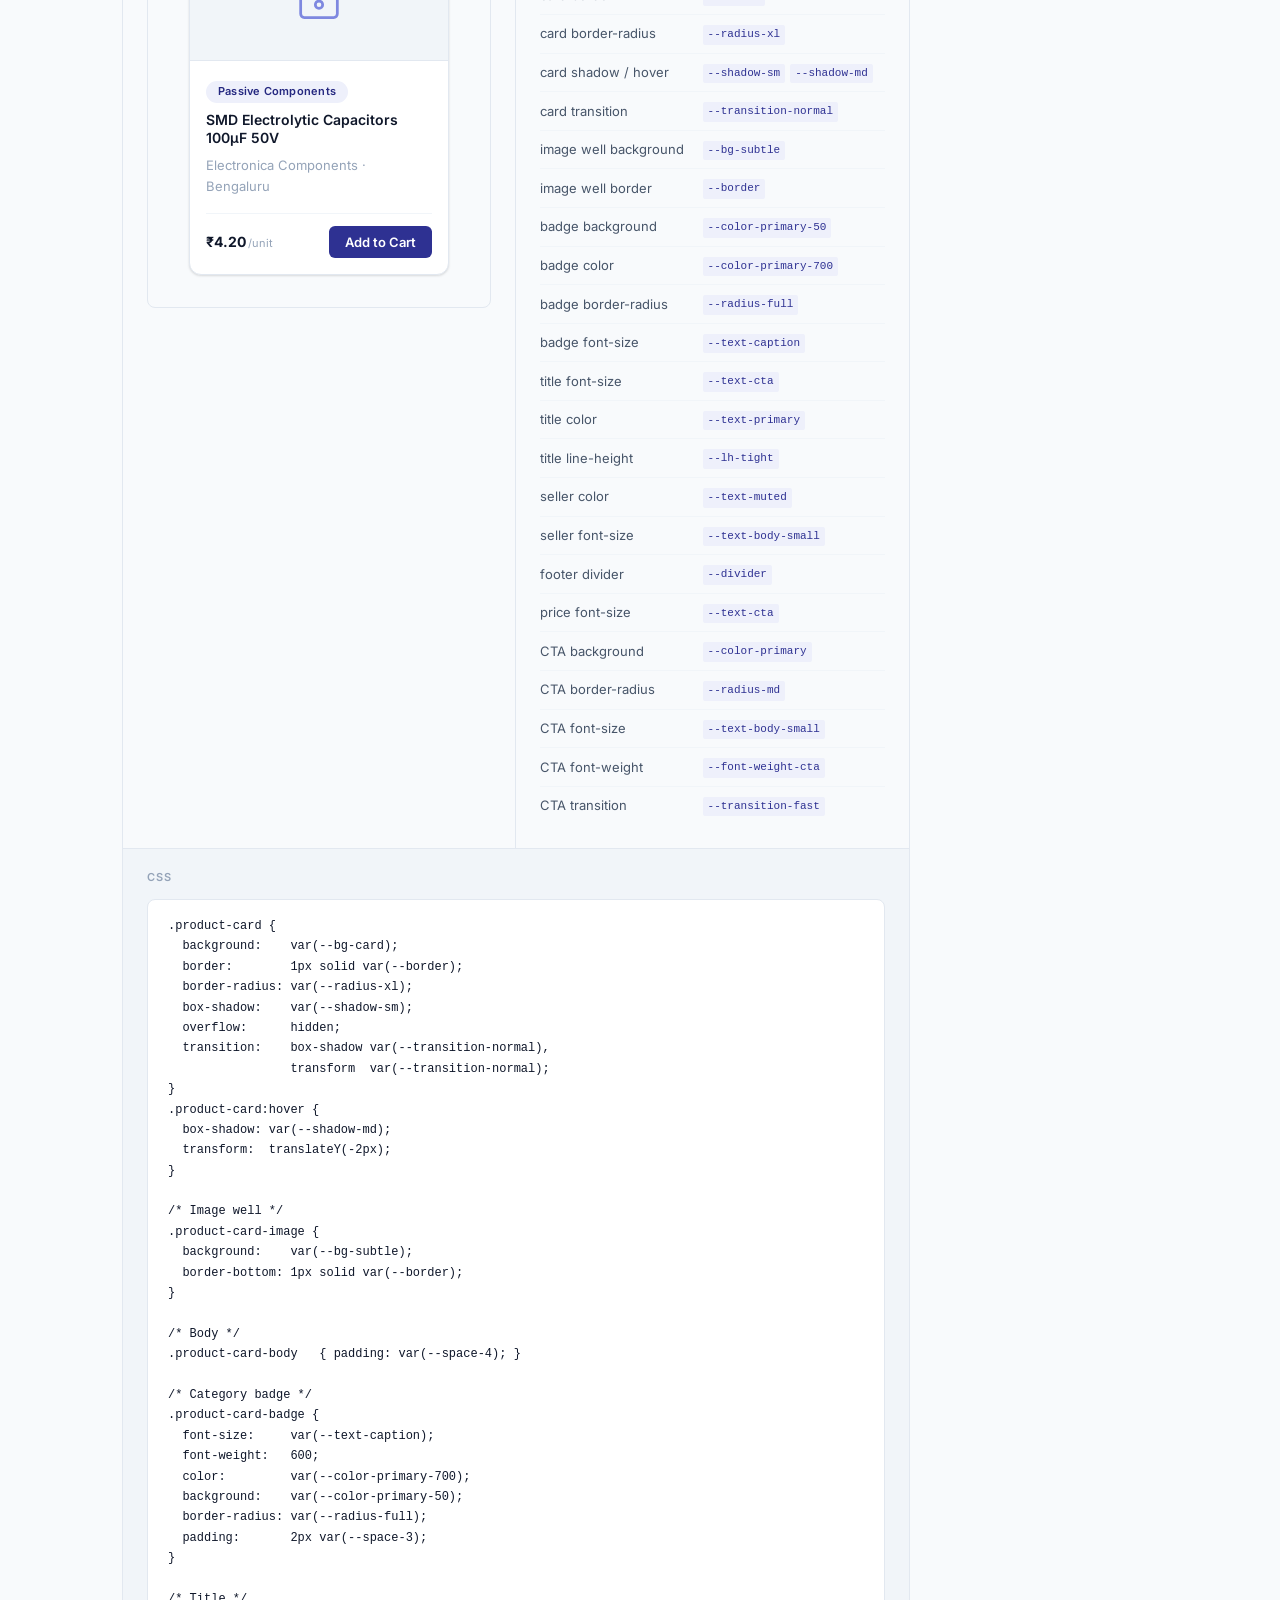
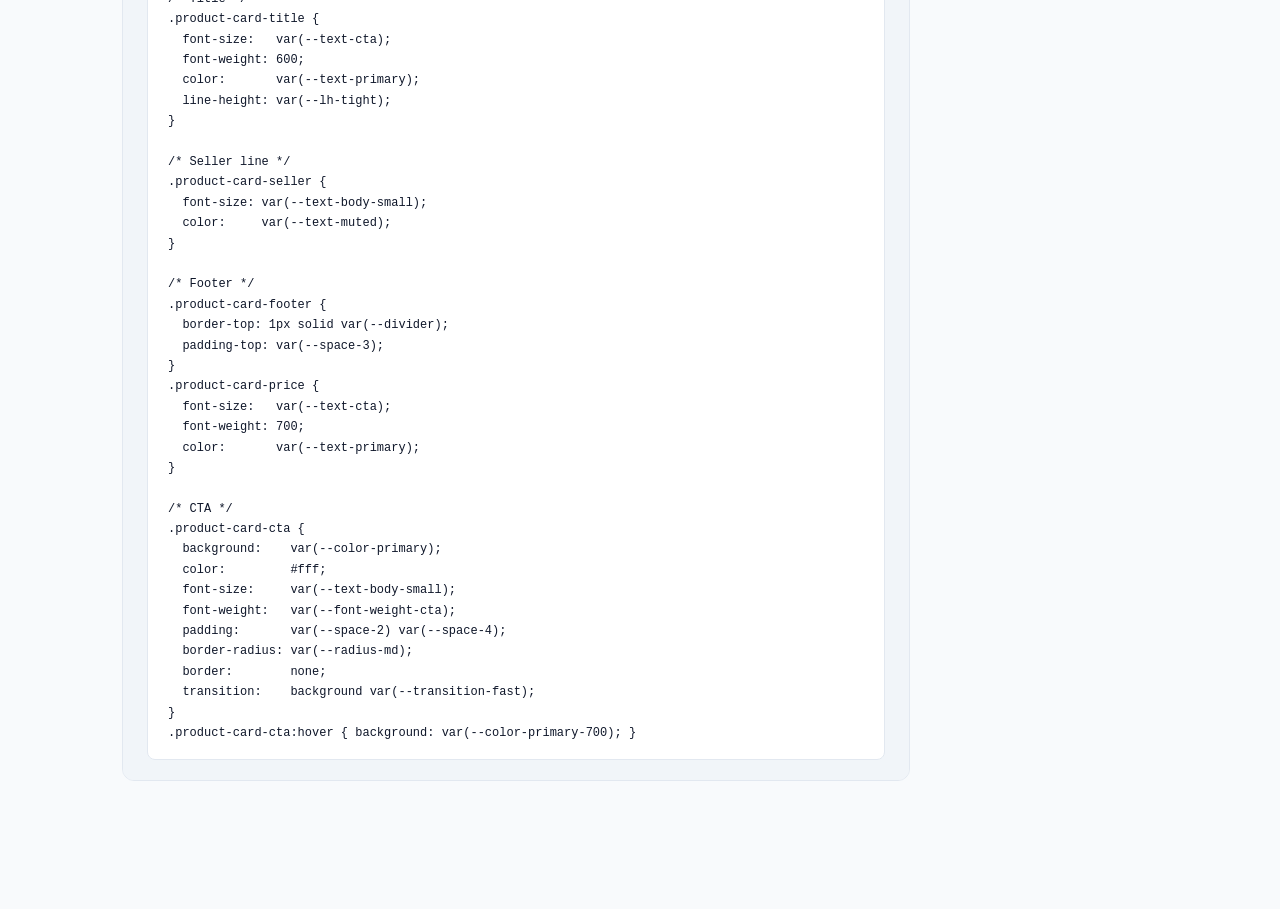
==== commit 30df2bdc: "Updated Spacing Section, Typography section and Border Radius section" ====
--- a/design-tokens.html
+++ b/design-tokens.html
@@ -17,7 +17,7 @@
 
     /* ── Page header ──────────────────────────────────── */
     .page-eyebrow {
-      font-size: 11px;
+      font-size: var(--text-caption);
       font-weight: 600;
       letter-spacing: 0.1em;
       text-transform: uppercase;
@@ -25,14 +25,14 @@
       margin-bottom: 10px;
     }
     .page-title {
-      font-size: 36px;
+      font-size: var(--text-product-name);
       font-weight: 700;
       color: var(--text-primary);
       line-height: 1.15;
       margin-bottom: 12px;
     }
     .page-subtitle {
-      font-size: 15px;
+      font-size: var(--text-cta);
       color: var(--text-secondary);
       max-width: 640px;
       line-height: 1.65;
@@ -52,7 +52,7 @@
       flex-wrap: wrap;
     }
     .usage-block-label {
-      font-size: 11px;
+      font-size: var(--text-caption);
       font-weight: 600;
       letter-spacing: 0.08em;
       text-transform: uppercase;
@@ -61,7 +61,7 @@
     }
     .usage-block code {
       font-family: 'Menlo', 'Monaco', 'Courier New', monospace;
-      font-size: 13px;
+      font-size: var(--text-body-small);
       background: var(--bg-card);
       border: 1px solid var(--border);
       border-radius: var(--radius-md);
@@ -85,12 +85,12 @@
       border-bottom: 1px solid var(--border);
     }
     .token-section-title {
-      font-size: 18px;
+      font-size: var(--text-body-large);
       font-weight: 700;
       color: var(--text-primary);
     }
     .token-section-count {
-      font-size: 12px;
+      font-size: var(--text-spec);
       font-weight: 500;
       color: var(--text-muted);
       background: var(--bg-subtle);
@@ -99,7 +99,7 @@
       padding: 1px 8px;
     }
     .token-section-desc {
-      font-size: 13px;
+      font-size: var(--text-body-small);
       color: var(--text-secondary);
       margin-bottom: 16px;
       line-height: 1.6;
@@ -109,7 +109,7 @@
     .token-table {
       width: 100%;
       border-collapse: collapse;
-      font-size: 13px;
+      font-size: var(--text-body-small);
     }
     .token-table thead tr {
       border-bottom: 1px solid var(--border);
@@ -117,7 +117,7 @@
     .token-table th {
       text-align: left;
       padding: 8px 12px;
-      font-size: 11px;
+      font-size: var(--text-caption);
       font-weight: 600;
       text-transform: uppercase;
       letter-spacing: 0.07em;
@@ -140,7 +140,7 @@
       align-items: center;
       gap: 6px;
       font-family: 'Menlo', 'Monaco', 'Courier New', monospace;
-      font-size: 12px;
+      font-size: var(--text-spec);
       color: var(--color-primary);
       background: var(--color-primary-50);
       padding: 3px 8px;
@@ -164,7 +164,7 @@
     /* Value cell */
     .token-value {
       font-family: 'Menlo', 'Monaco', 'Courier New', monospace;
-      font-size: 12px;
+      font-size: var(--text-spec);
       color: var(--text-secondary);
     }
 
@@ -212,7 +212,7 @@
 
     /* Description cell */
     .token-desc {
-      font-size: 12px;
+      font-size: var(--text-spec);
       color: var(--text-muted);
       line-height: 1.5;
     }
@@ -220,7 +220,7 @@
     /* Usage badge */
     .usage-tag {
       display: inline-block;
-      font-size: 11px;
+      font-size: var(--text-caption);
       padding: 2px 7px;
       border-radius: var(--radius-full);
       background: var(--bg-subtle);
@@ -231,7 +231,7 @@
 
     /* ── Group label (sub-headers inside sections) ────── */
     .token-group-label {
-      font-size: 11px;
+      font-size: var(--text-caption);
       font-weight: 600;
       letter-spacing: 0.08em;
       text-transform: uppercase;
@@ -249,7 +249,7 @@
     .surface-chip {
       padding: 6px 14px;
       border-radius: var(--radius-full);
-      font-size: 12px;
+      font-size: var(--text-spec);
       border: 1px solid var(--border);
     }
 
@@ -266,7 +266,7 @@
       border: 1px solid var(--border);
     }
     .theme-compare-label {
-      font-size: 11px;
+      font-size: var(--text-caption);
       font-weight: 600;
       text-transform: uppercase;
       letter-spacing: 0.07em;
@@ -277,7 +277,7 @@
       align-items: center;
       gap: 8px;
       margin-bottom: 6px;
-      font-size: 12px;
+      font-size: var(--text-spec);
     }
     .theme-swatch {
       width: 20px;
@@ -301,7 +301,7 @@
       top: 72px;
     }
     .toc-label {
-      font-size: 11px;
+      font-size: var(--text-caption);
       font-weight: 600;
       letter-spacing: 0.08em;
       text-transform: uppercase;
@@ -310,7 +310,7 @@
     }
     .toc-link {
       display: block;
-      font-size: 13px;
+      font-size: var(--text-body-small);
       color: var(--text-secondary);
       padding: 5px 0 5px 10px;
       border-left: 2px solid var(--border);
@@ -328,7 +328,7 @@
       transform: translateX(-50%) translateY(12px);
       background: #0f172a;
       color: #fff;
-      font-size: 13px;
+      font-size: var(--text-body-small);
       font-weight: 500;
       padding: 8px 18px;
       border-radius: var(--radius-full);
@@ -359,7 +359,7 @@
       border-bottom: 1px solid var(--border);
     }
     .ex-block-num {
-      font-size: var(--text-overline);
+      font-size: var(--text-caption);
       font-weight: 700;
       letter-spacing: 0.1em;
       color: var(--color-primary);
@@ -376,13 +376,13 @@
       border-color: rgba(46,49,146,0.3);
     }
     .ex-block-title {
-      font-size: var(--text-body-l);
+      font-size: var(--text-body-large);
       font-weight: 600;
       color: var(--text-primary);
       margin-bottom: 4px;
     }
     .ex-block-desc {
-      font-size: var(--text-body-s);
+      font-size: var(--text-body-small);
       color: var(--text-secondary);
       line-height: 1.6;
     }
@@ -399,7 +399,7 @@
       padding: var(--space-6);
     }
     .ex-preview-label {
-      font-size: var(--text-overline);
+      font-size: var(--text-caption);
       font-weight: 600;
       letter-spacing: 0.08em;
       text-transform: uppercase;
@@ -440,12 +440,12 @@
     .ex-map-table {
       width: 100%;
       border-collapse: collapse;
-      font-size: var(--text-body-s);
+      font-size: var(--text-body-small);
     }
     .ex-map-table th {
       text-align: left;
       padding: 6px 8px;
-      font-size: var(--text-overline);
+      font-size: var(--text-caption);
       font-weight: 600;
       text-transform: uppercase;
       letter-spacing: 0.07em;
@@ -463,7 +463,7 @@
     .ex-map-table tr:last-child td { border-bottom: none; }
     .ex-map-table code {
       font-family: 'Menlo', 'Monaco', 'Courier New', monospace;
-      font-size: 11px;
+      font-size: var(--text-caption);
       color: var(--color-primary);
       background: var(--color-primary-50);
       padding: 1px 5px;
@@ -482,7 +482,7 @@
       background: var(--bg-subtle);
     }
     .ex-code-label {
-      font-size: var(--text-overline);
+      font-size: var(--text-caption);
       font-weight: 600;
       letter-spacing: 0.08em;
       text-transform: uppercase;
@@ -491,7 +491,7 @@
     }
     .ex-code {
       font-family: 'Menlo', 'Monaco', 'Courier New', monospace;
-      font-size: 12px;
+      font-size: var(--text-spec);
       line-height: 1.7;
       color: var(--text-primary);
       background: var(--bg-card);
@@ -511,7 +511,7 @@
       background:    var(--color-primary);
       color:         #fff;
       font-family:   var(--font-body);
-      font-size:     var(--text-body-m);
+      font-size:     var(--text-cta);
       font-weight:   var(--font-weight-cta);
       padding:       var(--space-3) var(--space-6);
       border-radius: var(--radius-lg);
@@ -543,7 +543,7 @@
     }
     .demo-tab {
       font-family:   var(--font-body);
-      font-size:     var(--text-body-m);
+      font-size:     var(--text-cta);
       font-weight:   500;
       color:         var(--text-secondary);
       padding:       var(--space-3) var(--space-4);
@@ -605,14 +605,14 @@
     }
     .demo-card-title {
       font-family:   var(--font-body);
-      font-size:     var(--text-body-m);
+      font-size:     var(--text-cta);
       font-weight:   600;
       color:         var(--text-primary);
       line-height:   var(--lh-tight);
       margin-bottom: var(--space-2);
     }
     .demo-card-seller {
-      font-size:     var(--text-body-s);
+      font-size:     var(--text-body-small);
       color:         var(--text-muted);
       margin-bottom: var(--space-4);
     }
@@ -626,7 +626,7 @@
     }
     .demo-card-price {
       font-family:  var(--font-body);
-      font-size:    var(--text-h4);
+      font-size:    var(--text-cta);
       font-weight:  700;
       color:        var(--text-primary);
     }
@@ -639,7 +639,7 @@
       background:    var(--color-primary);
       color:         #fff;
       font-family:   var(--font-body);
-      font-size:     var(--text-body-s);
+      font-size:     var(--text-body-small);
       font-weight:   var(--font-weight-cta);
       padding:       var(--space-2) var(--space-4);
       border-radius: var(--radius-md);
@@ -698,7 +698,7 @@
     <div class="page-eyebrow">Developer Reference</div>
     <h1 class="page-title">Design Tokens</h1>
     <p class="page-subtitle">
-      All CSS custom properties defined in <code style="font-family:monospace;font-size:13px;background:var(--bg-subtle);padding:1px 6px;border-radius:4px;border:1px solid var(--border);">shared/tokens.css</code>.
+      All CSS custom properties defined in <code style="font-family:monospace;font-size:var(--text-body-small);background:var(--bg-subtle);padding:1px 6px;border-radius:4px;border:1px solid var(--border);">shared/tokens.css</code>.
       Click any token name to copy it. Tokens are globally available — link the stylesheet once and use them anywhere.
     </p>
 
@@ -737,22 +737,22 @@
             <span class="token-section-count">11 tokens</span>
           </div>
           <p class="token-section-desc">
-            Indigo scale. <code style="font-size:12px;font-family:monospace;">--color-primary</code> resolves to the base step (<code style="font-size:12px;font-family:monospace;">#2e3192</code>) by default.
-            Overridden to teal on <code style="font-size:12px;font-family:monospace;">.surface-mobile</code> elements.
+            Indigo scale. <code style="font-size:var(--text-spec);font-family:monospace;">--color-primary</code> resolves to the base step (<code style="font-size:var(--text-spec);font-family:monospace;">#2e3192</code>) by default.
+            Overridden to teal on <code style="font-size:var(--text-spec);font-family:monospace;">.surface-mobile</code> elements.
           </p>
           <table class="token-table">
             <thead><tr>
               <th>Token</th><th>Value</th><th></th><th>Usage</th>
             </tr></thead>
             <tbody>
-              <tr><td><span class="token-name" data-token="--color-primary">--color-primary<svg class="copy-icon" width="11" height="11" viewBox="0 0 24 24" fill="none" stroke="currentColor" stroke-width="2.5"><rect x="9" y="9" width="13" height="13" rx="2"/><path d="M5 15H4a2 2 0 0 1-2-2V4a2 2 0 0 1 2-2h9a2 2 0 0 1 2 2v1"/></svg></span></td><td class="token-value">#2e3192</td><td><span class="swatch" style="background:#2e3192;"></span></td><td class="token-desc">Alias for <code style="font-size:11px;font-family:monospace;">--color-primary-600</code>. CTAs, links, active states</td></tr>
+              <tr><td><span class="token-name" data-token="--color-primary">--color-primary<svg class="copy-icon" width="11" height="11" viewBox="0 0 24 24" fill="none" stroke="currentColor" stroke-width="2.5"><rect x="9" y="9" width="13" height="13" rx="2"/><path d="M5 15H4a2 2 0 0 1-2-2V4a2 2 0 0 1 2-2h9a2 2 0 0 1 2 2v1"/></svg></span></td><td class="token-value">#2e3192</td><td><span class="swatch" style="background:#2e3192;"></span></td><td class="token-desc">Alias for <code style="font-size:var(--text-caption);font-family:monospace;">--color-primary-600</code>. CTAs, links, active states</td></tr>
               <tr><td><span class="token-name" data-token="--color-primary-50">--color-primary-50<svg class="copy-icon" width="11" height="11" viewBox="0 0 24 24" fill="none" stroke="currentColor" stroke-width="2.5"><rect x="9" y="9" width="13" height="13" rx="2"/><path d="M5 15H4a2 2 0 0 1-2-2V4a2 2 0 0 1 2-2h9a2 2 0 0 1 2 2v1"/></svg></span></td><td class="token-value">#eef0fb</td><td><span class="swatch" style="background:#eef0fb;"></span></td><td class="token-desc">Chip & badge backgrounds, hover tints</td></tr>
               <tr><td><span class="token-name" data-token="--color-primary-100">--color-primary-100<svg class="copy-icon" width="11" height="11" viewBox="0 0 24 24" fill="none" stroke="currentColor" stroke-width="2.5"><rect x="9" y="9" width="13" height="13" rx="2"/><path d="M5 15H4a2 2 0 0 1-2-2V4a2 2 0 0 1 2-2h9a2 2 0 0 1 2 2v1"/></svg></span></td><td class="token-value">#d4d7f5</td><td><span class="swatch" style="background:#d4d7f5;"></span></td><td class="token-desc">Avatar backgrounds, subtle fills</td></tr>
               <tr><td><span class="token-name" data-token="--color-primary-200">--color-primary-200<svg class="copy-icon" width="11" height="11" viewBox="0 0 24 24" fill="none" stroke="currentColor" stroke-width="2.5"><rect x="9" y="9" width="13" height="13" rx="2"/><path d="M5 15H4a2 2 0 0 1-2-2V4a2 2 0 0 1 2-2h9a2 2 0 0 1 2 2v1"/></svg></span></td><td class="token-value">#a9afeb</td><td><span class="swatch" style="background:#a9afeb;"></span></td><td class="token-desc">Card hover border colour</td></tr>
               <tr><td><span class="token-name" data-token="--color-primary-300">--color-primary-300<svg class="copy-icon" width="11" height="11" viewBox="0 0 24 24" fill="none" stroke="currentColor" stroke-width="2.5"><rect x="9" y="9" width="13" height="13" rx="2"/><path d="M5 15H4a2 2 0 0 1-2-2V4a2 2 0 0 1 2-2h9a2 2 0 0 1 2 2v1"/></svg></span></td><td class="token-value">#7e88e0</td><td><span class="swatch" style="background:#7e88e0;"></span></td><td class="token-desc">Illustrations, decorative elements</td></tr>
               <tr><td><span class="token-name" data-token="--color-primary-400">--color-primary-400<svg class="copy-icon" width="11" height="11" viewBox="0 0 24 24" fill="none" stroke="currentColor" stroke-width="2.5"><rect x="9" y="9" width="13" height="13" rx="2"/><path d="M5 15H4a2 2 0 0 1-2-2V4a2 2 0 0 1 2-2h9a2 2 0 0 1 2 2v1"/></svg></span></td><td class="token-value">#5360d6</td><td><span class="swatch" style="background:#5360d6;"></span></td><td class="token-desc">Secondary interactive elements</td></tr>
               <tr><td><span class="token-name" data-token="--color-primary-500">--color-primary-500<svg class="copy-icon" width="11" height="11" viewBox="0 0 24 24" fill="none" stroke="currentColor" stroke-width="2.5"><rect x="9" y="9" width="13" height="13" rx="2"/><path d="M5 15H4a2 2 0 0 1-2-2V4a2 2 0 0 1 2-2h9a2 2 0 0 1 2 2v1"/></svg></span></td><td class="token-value">#3b45c4</td><td><span class="swatch" style="background:#3b45c4;"></span></td><td class="token-desc">Focus rings, active link underlines</td></tr>
-              <tr><td><span class="token-name" data-token="--color-primary-600">--color-primary-600<svg class="copy-icon" width="11" height="11" viewBox="0 0 24 24" fill="none" stroke="currentColor" stroke-width="2.5"><rect x="9" y="9" width="13" height="13" rx="2"/><path d="M5 15H4a2 2 0 0 1-2-2V4a2 2 0 0 1 2-2h9a2 2 0 0 1 2 2v1"/></svg></span></td><td class="token-value">#2e3192</td><td><span class="swatch" style="background:#2e3192;"></span></td><td class="token-desc"><strong>Base step.</strong> Same as <code style="font-size:11px;font-family:monospace;">--color-primary</code></td></tr>
+              <tr><td><span class="token-name" data-token="--color-primary-600">--color-primary-600<svg class="copy-icon" width="11" height="11" viewBox="0 0 24 24" fill="none" stroke="currentColor" stroke-width="2.5"><rect x="9" y="9" width="13" height="13" rx="2"/><path d="M5 15H4a2 2 0 0 1-2-2V4a2 2 0 0 1 2-2h9a2 2 0 0 1 2 2v1"/></svg></span></td><td class="token-value">#2e3192</td><td><span class="swatch" style="background:#2e3192;"></span></td><td class="token-desc"><strong>Base step.</strong> Same as <code style="font-size:var(--text-caption);font-family:monospace;">--color-primary</code></td></tr>
               <tr><td><span class="token-name" data-token="--color-primary-700">--color-primary-700<svg class="copy-icon" width="11" height="11" viewBox="0 0 24 24" fill="none" stroke="currentColor" stroke-width="2.5"><rect x="9" y="9" width="13" height="13" rx="2"/><path d="M5 15H4a2 2 0 0 1-2-2V4a2 2 0 0 1 2-2h9a2 2 0 0 1 2 2v1"/></svg></span></td><td class="token-value">#252880</td><td><span class="swatch" style="background:#252880;"></span></td><td class="token-desc">Button hover/pressed state</td></tr>
               <tr><td><span class="token-name" data-token="--color-primary-800">--color-primary-800<svg class="copy-icon" width="11" height="11" viewBox="0 0 24 24" fill="none" stroke="currentColor" stroke-width="2.5"><rect x="9" y="9" width="13" height="13" rx="2"/><path d="M5 15H4a2 2 0 0 1-2-2V4a2 2 0 0 1 2-2h9a2 2 0 0 1 2 2v1"/></svg></span></td><td class="token-value">#1c1e60</td><td><span class="swatch" style="background:#1c1e60;"></span></td><td class="token-desc">Hero gradient start, dark overlays</td></tr>
               <tr><td><span class="token-name" data-token="--color-primary-900">--color-primary-900<svg class="copy-icon" width="11" height="11" viewBox="0 0 24 24" fill="none" stroke="currentColor" stroke-width="2.5"><rect x="9" y="9" width="13" height="13" rx="2"/><path d="M5 15H4a2 2 0 0 1-2-2V4a2 2 0 0 1 2-2h9a2 2 0 0 1 2 2v1"/></svg></span></td><td class="token-value">#131540</td><td><span class="swatch" style="background:#131540;"></span></td><td class="token-desc">Deepest shade, use sparingly</td></tr>
@@ -768,19 +768,19 @@
           </div>
           <p class="token-section-desc">
             Teal scale. These are static reference variables. The active mobile overrides are applied by adding
-            <code style="font-size:12px;font-family:monospace;">.surface-mobile</code> to a container —
-            that remaps <code style="font-size:12px;font-family:monospace;">--color-primary</code> through
-            <code style="font-size:12px;font-family:monospace;">--color-primary-900</code> to teal values automatically.
+            <code style="font-size:var(--text-spec);font-family:monospace;">.surface-mobile</code> to a container —
+            that remaps <code style="font-size:var(--text-spec);font-family:monospace;">--color-primary</code> through
+            <code style="font-size:var(--text-spec);font-family:monospace;">--color-primary-900</code> to teal values automatically.
           </p>
           <table class="token-table">
             <thead><tr><th>Token</th><th>Value</th><th></th><th>Notes</th></tr></thead>
             <tbody>
-              <tr><td><span class="token-name" data-token="--color-primary-m-50">--color-primary-m-50<svg class="copy-icon" width="11" height="11" viewBox="0 0 24 24" fill="none" stroke="currentColor" stroke-width="2.5"><rect x="9" y="9" width="13" height="13" rx="2"/><path d="M5 15H4a2 2 0 0 1-2-2V4a2 2 0 0 1 2-2h9a2 2 0 0 1 2 2v1"/></svg></span></td><td class="token-value">#e6f4f4</td><td><span class="swatch" style="background:#e6f4f4;"></span></td><td class="token-desc">Reference only — use inside <code style="font-size:11px;font-family:monospace;">.surface-mobile</code></td></tr>
+              <tr><td><span class="token-name" data-token="--color-primary-m-50">--color-primary-m-50<svg class="copy-icon" width="11" height="11" viewBox="0 0 24 24" fill="none" stroke="currentColor" stroke-width="2.5"><rect x="9" y="9" width="13" height="13" rx="2"/><path d="M5 15H4a2 2 0 0 1-2-2V4a2 2 0 0 1 2-2h9a2 2 0 0 1 2 2v1"/></svg></span></td><td class="token-value">#e6f4f4</td><td><span class="swatch" style="background:#e6f4f4;"></span></td><td class="token-desc">Reference only — use inside <code style="font-size:var(--text-caption);font-family:monospace;">.surface-mobile</code></td></tr>
               <tr><td><span class="token-name" data-token="--color-primary-m-100">--color-primary-m-100<svg class="copy-icon" width="11" height="11" viewBox="0 0 24 24" fill="none" stroke="currentColor" stroke-width="2.5"><rect x="9" y="9" width="13" height="13" rx="2"/><path d="M5 15H4a2 2 0 0 1-2-2V4a2 2 0 0 1 2-2h9a2 2 0 0 1 2 2v1"/></svg></span></td><td class="token-value">#b3dfde</td><td><span class="swatch" style="background:#b3dfde;"></span></td><td class="token-desc"></td></tr>
               <tr><td><span class="token-name" data-token="--color-primary-m-200">--color-primary-m-200<svg class="copy-icon" width="11" height="11" viewBox="0 0 24 24" fill="none" stroke="currentColor" stroke-width="2.5"><rect x="9" y="9" width="13" height="13" rx="2"/><path d="M5 15H4a2 2 0 0 1-2-2V4a2 2 0 0 1 2-2h9a2 2 0 0 1 2 2v1"/></svg></span></td><td class="token-value">#80cac9</td><td><span class="swatch" style="background:#80cac9;"></span></td><td class="token-desc"></td></tr>
               <tr><td><span class="token-name" data-token="--color-primary-m-300">--color-primary-m-300<svg class="copy-icon" width="11" height="11" viewBox="0 0 24 24" fill="none" stroke="currentColor" stroke-width="2.5"><rect x="9" y="9" width="13" height="13" rx="2"/><path d="M5 15H4a2 2 0 0 1-2-2V4a2 2 0 0 1 2-2h9a2 2 0 0 1 2 2v1"/></svg></span></td><td class="token-value">#4db5b3</td><td><span class="swatch" style="background:#4db5b3;"></span></td><td class="token-desc"></td></tr>
               <tr><td><span class="token-name" data-token="--color-primary-m-400">--color-primary-m-400<svg class="copy-icon" width="11" height="11" viewBox="0 0 24 24" fill="none" stroke="currentColor" stroke-width="2.5"><rect x="9" y="9" width="13" height="13" rx="2"/><path d="M5 15H4a2 2 0 0 1-2-2V4a2 2 0 0 1 2-2h9a2 2 0 0 1 2 2v1"/></svg></span></td><td class="token-value">#26a09e</td><td><span class="swatch" style="background:#26a09e;"></span></td><td class="token-desc"></td></tr>
-              <tr><td><span class="token-name" data-token="--color-primary-m-500">--color-primary-m-500<svg class="copy-icon" width="11" height="11" viewBox="0 0 24 24" fill="none" stroke="currentColor" stroke-width="2.5"><rect x="9" y="9" width="13" height="13" rx="2"/><path d="M5 15H4a2 2 0 0 1-2-2V4a2 2 0 0 1 2-2h9a2 2 0 0 1 2 2v1"/></svg></span></td><td class="token-value">#1d8480</td><td><span class="swatch" style="background:#1d8480;"></span></td><td class="token-desc"><strong>Mobile base.</strong> Remapped to <code style="font-size:11px;font-family:monospace;">--color-primary</code> in <code style="font-size:11px;font-family:monospace;">.surface-mobile</code></td></tr>
+              <tr><td><span class="token-name" data-token="--color-primary-m-500">--color-primary-m-500<svg class="copy-icon" width="11" height="11" viewBox="0 0 24 24" fill="none" stroke="currentColor" stroke-width="2.5"><rect x="9" y="9" width="13" height="13" rx="2"/><path d="M5 15H4a2 2 0 0 1-2-2V4a2 2 0 0 1 2-2h9a2 2 0 0 1 2 2v1"/></svg></span></td><td class="token-value">#1d8480</td><td><span class="swatch" style="background:#1d8480;"></span></td><td class="token-desc"><strong>Mobile base.</strong> Remapped to <code style="font-size:var(--text-caption);font-family:monospace;">--color-primary</code> in <code style="font-size:var(--text-caption);font-family:monospace;">.surface-mobile</code></td></tr>
               <tr><td><span class="token-name" data-token="--color-primary-m-600">--color-primary-m-600<svg class="copy-icon" width="11" height="11" viewBox="0 0 24 24" fill="none" stroke="currentColor" stroke-width="2.5"><rect x="9" y="9" width="13" height="13" rx="2"/><path d="M5 15H4a2 2 0 0 1-2-2V4a2 2 0 0 1 2-2h9a2 2 0 0 1 2 2v1"/></svg></span></td><td class="token-value">#177b77</td><td><span class="swatch" style="background:#177b77;"></span></td><td class="token-desc"></td></tr>
               <tr><td><span class="token-name" data-token="--color-primary-m-700">--color-primary-m-700<svg class="copy-icon" width="11" height="11" viewBox="0 0 24 24" fill="none" stroke="currentColor" stroke-width="2.5"><rect x="9" y="9" width="13" height="13" rx="2"/><path d="M5 15H4a2 2 0 0 1-2-2V4a2 2 0 0 1 2-2h9a2 2 0 0 1 2 2v1"/></svg></span></td><td class="token-value">#11716d</td><td><span class="swatch" style="background:#11716d;"></span></td><td class="token-desc"></td></tr>
               <tr><td><span class="token-name" data-token="--color-primary-m-800">--color-primary-m-800<svg class="copy-icon" width="11" height="11" viewBox="0 0 24 24" fill="none" stroke="currentColor" stroke-width="2.5"><rect x="9" y="9" width="13" height="13" rx="2"/><path d="M5 15H4a2 2 0 0 1-2-2V4a2 2 0 0 1 2-2h9a2 2 0 0 1 2 2v1"/></svg></span></td><td class="token-value">#0b6360</td><td><span class="swatch" style="background:#0b6360;"></span></td><td class="token-desc"></td></tr>
@@ -817,20 +817,20 @@
             <span class="token-section-title">Neutral Grays</span>
             <span class="token-section-count">10 tokens</span>
           </div>
-          <p class="token-section-desc">Slate-based gray scale. Prefer surface tokens (<code style="font-size:12px;font-family:monospace;">--text-*</code>, <code style="font-size:12px;font-family:monospace;">--bg-*</code>) for UI elements — use the raw neutral scale only for decorative or one-off cases.</p>
+          <p class="token-section-desc">Slate-based gray scale. Prefer surface tokens (<code style="font-size:var(--text-spec);font-family:monospace;">--text-*</code>, <code style="font-size:var(--text-spec);font-family:monospace;">--bg-*</code>) for UI elements — use the raw neutral scale only for decorative or one-off cases.</p>
           <table class="token-table">
             <thead><tr><th>Token</th><th>Value</th><th></th><th>Common use</th></tr></thead>
             <tbody>
-              <tr><td><span class="token-name" data-token="--neutral-50">--neutral-50<svg class="copy-icon" width="11" height="11" viewBox="0 0 24 24" fill="none" stroke="currentColor" stroke-width="2.5"><rect x="9" y="9" width="13" height="13" rx="2"/><path d="M5 15H4a2 2 0 0 1-2-2V4a2 2 0 0 1 2-2h9a2 2 0 0 1 2 2v1"/></svg></span></td><td class="token-value">#f8fafc</td><td><span class="swatch" style="background:#f8fafc;"></span></td><td class="token-desc">→ <code style="font-size:11px;font-family:monospace;">--bg-page</code></td></tr>
-              <tr><td><span class="token-name" data-token="--neutral-100">--neutral-100<svg class="copy-icon" width="11" height="11" viewBox="0 0 24 24" fill="none" stroke="currentColor" stroke-width="2.5"><rect x="9" y="9" width="13" height="13" rx="2"/><path d="M5 15H4a2 2 0 0 1-2-2V4a2 2 0 0 1 2-2h9a2 2 0 0 1 2 2v1"/></svg></span></td><td class="token-value">#f1f5f9</td><td><span class="swatch" style="background:#f1f5f9;"></span></td><td class="token-desc">→ <code style="font-size:11px;font-family:monospace;">--bg-subtle</code>, <code style="font-size:11px;font-family:monospace;">--divider</code></td></tr>
-              <tr><td><span class="token-name" data-token="--neutral-200">--neutral-200<svg class="copy-icon" width="11" height="11" viewBox="0 0 24 24" fill="none" stroke="currentColor" stroke-width="2.5"><rect x="9" y="9" width="13" height="13" rx="2"/><path d="M5 15H4a2 2 0 0 1-2-2V4a2 2 0 0 1 2-2h9a2 2 0 0 1 2 2v1"/></svg></span></td><td class="token-value">#e2e8f0</td><td><span class="swatch" style="background:#e2e8f0;"></span></td><td class="token-desc">→ <code style="font-size:11px;font-family:monospace;">--border</code></td></tr>
+              <tr><td><span class="token-name" data-token="--neutral-50">--neutral-50<svg class="copy-icon" width="11" height="11" viewBox="0 0 24 24" fill="none" stroke="currentColor" stroke-width="2.5"><rect x="9" y="9" width="13" height="13" rx="2"/><path d="M5 15H4a2 2 0 0 1-2-2V4a2 2 0 0 1 2-2h9a2 2 0 0 1 2 2v1"/></svg></span></td><td class="token-value">#f8fafc</td><td><span class="swatch" style="background:#f8fafc;"></span></td><td class="token-desc">→ <code style="font-size:var(--text-caption);font-family:monospace;">--bg-page</code></td></tr>
+              <tr><td><span class="token-name" data-token="--neutral-100">--neutral-100<svg class="copy-icon" width="11" height="11" viewBox="0 0 24 24" fill="none" stroke="currentColor" stroke-width="2.5"><rect x="9" y="9" width="13" height="13" rx="2"/><path d="M5 15H4a2 2 0 0 1-2-2V4a2 2 0 0 1 2-2h9a2 2 0 0 1 2 2v1"/></svg></span></td><td class="token-value">#f1f5f9</td><td><span class="swatch" style="background:#f1f5f9;"></span></td><td class="token-desc">→ <code style="font-size:var(--text-caption);font-family:monospace;">--bg-subtle</code>, <code style="font-size:var(--text-caption);font-family:monospace;">--divider</code></td></tr>
+              <tr><td><span class="token-name" data-token="--neutral-200">--neutral-200<svg class="copy-icon" width="11" height="11" viewBox="0 0 24 24" fill="none" stroke="currentColor" stroke-width="2.5"><rect x="9" y="9" width="13" height="13" rx="2"/><path d="M5 15H4a2 2 0 0 1-2-2V4a2 2 0 0 1 2-2h9a2 2 0 0 1 2 2v1"/></svg></span></td><td class="token-value">#e2e8f0</td><td><span class="swatch" style="background:#e2e8f0;"></span></td><td class="token-desc">→ <code style="font-size:var(--text-caption);font-family:monospace;">--border</code></td></tr>
               <tr><td><span class="token-name" data-token="--neutral-300">--neutral-300<svg class="copy-icon" width="11" height="11" viewBox="0 0 24 24" fill="none" stroke="currentColor" stroke-width="2.5"><rect x="9" y="9" width="13" height="13" rx="2"/><path d="M5 15H4a2 2 0 0 1-2-2V4a2 2 0 0 1 2-2h9a2 2 0 0 1 2 2v1"/></svg></span></td><td class="token-value">#cbd5e1</td><td><span class="swatch" style="background:#cbd5e1;"></span></td><td class="token-desc">Disabled borders, skeleton base</td></tr>
-              <tr><td><span class="token-name" data-token="--neutral-400">--neutral-400<svg class="copy-icon" width="11" height="11" viewBox="0 0 24 24" fill="none" stroke="currentColor" stroke-width="2.5"><rect x="9" y="9" width="13" height="13" rx="2"/><path d="M5 15H4a2 2 0 0 1-2-2V4a2 2 0 0 1 2-2h9a2 2 0 0 1 2 2v1"/></svg></span></td><td class="token-value">#94a3b8</td><td><span class="swatch" style="background:#94a3b8;"></span></td><td class="token-desc">→ <code style="font-size:11px;font-family:monospace;">--text-muted</code></td></tr>
+              <tr><td><span class="token-name" data-token="--neutral-400">--neutral-400<svg class="copy-icon" width="11" height="11" viewBox="0 0 24 24" fill="none" stroke="currentColor" stroke-width="2.5"><rect x="9" y="9" width="13" height="13" rx="2"/><path d="M5 15H4a2 2 0 0 1-2-2V4a2 2 0 0 1 2-2h9a2 2 0 0 1 2 2v1"/></svg></span></td><td class="token-value">#94a3b8</td><td><span class="swatch" style="background:#94a3b8;"></span></td><td class="token-desc">→ <code style="font-size:var(--text-caption);font-family:monospace;">--text-muted</code></td></tr>
               <tr><td><span class="token-name" data-token="--neutral-500">--neutral-500<svg class="copy-icon" width="11" height="11" viewBox="0 0 24 24" fill="none" stroke="currentColor" stroke-width="2.5"><rect x="9" y="9" width="13" height="13" rx="2"/><path d="M5 15H4a2 2 0 0 1-2-2V4a2 2 0 0 1 2-2h9a2 2 0 0 1 2 2v1"/></svg></span></td><td class="token-value">#64748b</td><td><span class="swatch" style="background:#64748b;"></span></td><td class="token-desc">Placeholder text, icon fills</td></tr>
-              <tr><td><span class="token-name" data-token="--neutral-600">--neutral-600<svg class="copy-icon" width="11" height="11" viewBox="0 0 24 24" fill="none" stroke="currentColor" stroke-width="2.5"><rect x="9" y="9" width="13" height="13" rx="2"/><path d="M5 15H4a2 2 0 0 1-2-2V4a2 2 0 0 1 2-2h9a2 2 0 0 1 2 2v1"/></svg></span></td><td class="token-value">#475569</td><td><span class="swatch" style="background:#475569;"></span></td><td class="token-desc">→ <code style="font-size:11px;font-family:monospace;">--text-secondary</code></td></tr>
+              <tr><td><span class="token-name" data-token="--neutral-600">--neutral-600<svg class="copy-icon" width="11" height="11" viewBox="0 0 24 24" fill="none" stroke="currentColor" stroke-width="2.5"><rect x="9" y="9" width="13" height="13" rx="2"/><path d="M5 15H4a2 2 0 0 1-2-2V4a2 2 0 0 1 2-2h9a2 2 0 0 1 2 2v1"/></svg></span></td><td class="token-value">#475569</td><td><span class="swatch" style="background:#475569;"></span></td><td class="token-desc">→ <code style="font-size:var(--text-caption);font-family:monospace;">--text-secondary</code></td></tr>
               <tr><td><span class="token-name" data-token="--neutral-700">--neutral-700<svg class="copy-icon" width="11" height="11" viewBox="0 0 24 24" fill="none" stroke="currentColor" stroke-width="2.5"><rect x="9" y="9" width="13" height="13" rx="2"/><path d="M5 15H4a2 2 0 0 1-2-2V4a2 2 0 0 1 2-2h9a2 2 0 0 1 2 2v1"/></svg></span></td><td class="token-value">#334155</td><td><span class="swatch" style="background:#334155;"></span></td><td class="token-desc">Dark UI text, subheadings on dark bg</td></tr>
               <tr><td><span class="token-name" data-token="--neutral-800">--neutral-800<svg class="copy-icon" width="11" height="11" viewBox="0 0 24 24" fill="none" stroke="currentColor" stroke-width="2.5"><rect x="9" y="9" width="13" height="13" rx="2"/><path d="M5 15H4a2 2 0 0 1-2-2V4a2 2 0 0 1 2-2h9a2 2 0 0 1 2 2v1"/></svg></span></td><td class="token-value">#1e293b</td><td><span class="swatch" style="background:#1e293b;"></span></td><td class="token-desc">High-contrast text on light bg</td></tr>
-              <tr><td><span class="token-name" data-token="--neutral-900">--neutral-900<svg class="copy-icon" width="11" height="11" viewBox="0 0 24 24" fill="none" stroke="currentColor" stroke-width="2.5"><rect x="9" y="9" width="13" height="13" rx="2"/><path d="M5 15H4a2 2 0 0 1-2-2V4a2 2 0 0 1 2-2h9a2 2 0 0 1 2 2v1"/></svg></span></td><td class="token-value">#0f172a</td><td><span class="swatch" style="background:#0f172a;"></span></td><td class="token-desc">→ <code style="font-size:11px;font-family:monospace;">--text-primary</code> (light theme)</td></tr>
+              <tr><td><span class="token-name" data-token="--neutral-900">--neutral-900<svg class="copy-icon" width="11" height="11" viewBox="0 0 24 24" fill="none" stroke="currentColor" stroke-width="2.5"><rect x="9" y="9" width="13" height="13" rx="2"/><path d="M5 15H4a2 2 0 0 1-2-2V4a2 2 0 0 1 2-2h9a2 2 0 0 1 2 2v1"/></svg></span></td><td class="token-value">#0f172a</td><td><span class="swatch" style="background:#0f172a;"></span></td><td class="token-desc">→ <code style="font-size:var(--text-caption);font-family:monospace;">--text-primary</code> (light theme)</td></tr>
             </tbody>
           </table>
         </section>
@@ -845,30 +845,30 @@
           </div>
           <p class="token-section-desc">
             These tokens switch automatically between light and dark values when
-            <code style="font-size:12px;font-family:monospace;">[data-theme="dark"]</code> is set on <code style="font-size:12px;font-family:monospace;">&lt;html&gt;</code>.
+            <code style="font-size:var(--text-spec);font-family:monospace;">[data-theme="dark"]</code> is set on <code style="font-size:var(--text-spec);font-family:monospace;">&lt;html&gt;</code>.
             Always use surface tokens for backgrounds, borders, and text — never hardcode their equivalent hex values.
           </p>
 
           <div class="theme-compare">
             <div class="theme-compare-panel" style="background:#f8fafc;">
               <div class="theme-compare-label" style="color:#64748b;">☀️ Light theme</div>
-              <div class="theme-swatch-row"><div class="theme-swatch" style="background:#f8fafc;"></div><code style="font-size:11px;font-family:monospace;">--bg-page: #f8fafc</code></div>
-              <div class="theme-swatch-row"><div class="theme-swatch" style="background:#ffffff;"></div><code style="font-size:11px;font-family:monospace;">--bg-card: #ffffff</code></div>
-              <div class="theme-swatch-row"><div class="theme-swatch" style="background:#f1f5f9;"></div><code style="font-size:11px;font-family:monospace;">--bg-subtle: #f1f5f9</code></div>
-              <div class="theme-swatch-row"><div class="theme-swatch" style="background:#e2e8f0;"></div><code style="font-size:11px;font-family:monospace;">--border: #e2e8f0</code></div>
-              <div class="theme-swatch-row"><div class="theme-swatch" style="background:#0f172a;border-color:rgba(0,0,0,0.15)"></div><code style="font-size:11px;font-family:monospace;">--text-primary: #0f172a</code></div>
-              <div class="theme-swatch-row"><div class="theme-swatch" style="background:#475569;"></div><code style="font-size:11px;font-family:monospace;">--text-secondary: #475569</code></div>
-              <div class="theme-swatch-row"><div class="theme-swatch" style="background:#94a3b8;"></div><code style="font-size:11px;font-family:monospace;">--text-muted: #94a3b8</code></div>
+              <div class="theme-swatch-row"><div class="theme-swatch" style="background:#f8fafc;"></div><code style="font-size:var(--text-caption);font-family:monospace;">--bg-page: #f8fafc</code></div>
+              <div class="theme-swatch-row"><div class="theme-swatch" style="background:#ffffff;"></div><code style="font-size:var(--text-caption);font-family:monospace;">--bg-card: #ffffff</code></div>
+              <div class="theme-swatch-row"><div class="theme-swatch" style="background:#f1f5f9;"></div><code style="font-size:var(--text-caption);font-family:monospace;">--bg-subtle: #f1f5f9</code></div>
+              <div class="theme-swatch-row"><div class="theme-swatch" style="background:#e2e8f0;"></div><code style="font-size:var(--text-caption);font-family:monospace;">--border: #e2e8f0</code></div>
+              <div class="theme-swatch-row"><div class="theme-swatch" style="background:#0f172a;border-color:rgba(0,0,0,0.15)"></div><code style="font-size:var(--text-caption);font-family:monospace;">--text-primary: #0f172a</code></div>
+              <div class="theme-swatch-row"><div class="theme-swatch" style="background:#475569;"></div><code style="font-size:var(--text-caption);font-family:monospace;">--text-secondary: #475569</code></div>
+              <div class="theme-swatch-row"><div class="theme-swatch" style="background:#94a3b8;"></div><code style="font-size:var(--text-caption);font-family:monospace;">--text-muted: #94a3b8</code></div>
             </div>
             <div class="theme-compare-panel" style="background:#1a1a1a;border-color:#262626;">
               <div class="theme-compare-label" style="color:#888;">🌙 Dark theme</div>
-              <div class="theme-swatch-row"><div class="theme-swatch" style="background:#0f0f0f;border-color:#262626;"></div><code style="font-size:11px;font-family:monospace;color:#a3a3a3;">--bg-page: #0f0f0f</code></div>
-              <div class="theme-swatch-row"><div class="theme-swatch" style="background:#1a1a1a;border-color:#262626;"></div><code style="font-size:11px;font-family:monospace;color:#a3a3a3;">--bg-card: #1a1a1a</code></div>
-              <div class="theme-swatch-row"><div class="theme-swatch" style="background:#141414;border-color:#262626;"></div><code style="font-size:11px;font-family:monospace;color:#a3a3a3;">--bg-subtle: #141414</code></div>
-              <div class="theme-swatch-row"><div class="theme-swatch" style="background:#262626;border-color:#333;"></div><code style="font-size:11px;font-family:monospace;color:#a3a3a3;">--border: #262626</code></div>
-              <div class="theme-swatch-row"><div class="theme-swatch" style="background:#ededed;border-color:#333;"></div><code style="font-size:11px;font-family:monospace;color:#a3a3a3;">--text-primary: #ededed</code></div>
-              <div class="theme-swatch-row"><div class="theme-swatch" style="background:#a3a3a3;border-color:#333;"></div><code style="font-size:11px;font-family:monospace;color:#a3a3a3;">--text-secondary: #a3a3a3</code></div>
-              <div class="theme-swatch-row"><div class="theme-swatch" style="background:#888;border-color:#333;"></div><code style="font-size:11px;font-family:monospace;color:#a3a3a3;">--text-muted: #888888</code></div>
+              <div class="theme-swatch-row"><div class="theme-swatch" style="background:#0f0f0f;border-color:#262626;"></div><code style="font-size:var(--text-caption);font-family:monospace;color:#a3a3a3;">--bg-page: #0f0f0f</code></div>
+              <div class="theme-swatch-row"><div class="theme-swatch" style="background:#1a1a1a;border-color:#262626;"></div><code style="font-size:var(--text-caption);font-family:monospace;color:#a3a3a3;">--bg-card: #1a1a1a</code></div>
+              <div class="theme-swatch-row"><div class="theme-swatch" style="background:#141414;border-color:#262626;"></div><code style="font-size:var(--text-caption);font-family:monospace;color:#a3a3a3;">--bg-subtle: #141414</code></div>
+              <div class="theme-swatch-row"><div class="theme-swatch" style="background:#262626;border-color:#333;"></div><code style="font-size:var(--text-caption);font-family:monospace;color:#a3a3a3;">--border: #262626</code></div>
+              <div class="theme-swatch-row"><div class="theme-swatch" style="background:#ededed;border-color:#333;"></div><code style="font-size:var(--text-caption);font-family:monospace;color:#a3a3a3;">--text-primary: #ededed</code></div>
+              <div class="theme-swatch-row"><div class="theme-swatch" style="background:#a3a3a3;border-color:#333;"></div><code style="font-size:var(--text-caption);font-family:monospace;color:#a3a3a3;">--text-secondary: #a3a3a3</code></div>
+              <div class="theme-swatch-row"><div class="theme-swatch" style="background:#888;border-color:#333;"></div><code style="font-size:var(--text-caption);font-family:monospace;color:#a3a3a3;">--text-muted: #888888</code></div>
             </div>
           </div>
 
@@ -914,25 +914,22 @@
               <tr><td><span class="token-name" data-token="--font-weight-medium">--font-weight-medium<svg class="copy-icon" width="11" height="11" viewBox="0 0 24 24" fill="none" stroke="currentColor" stroke-width="2.5"><rect x="9" y="9" width="13" height="13" rx="2"/><path d="M5 15H4a2 2 0 0 1-2-2V4a2 2 0 0 1 2-2h9a2 2 0 0 1 2 2v1"/></svg></span></td><td class="token-value">500</td><td class="token-desc">Tab labels, nav links, input labels, secondary UI text</td></tr>
               <tr><td><span class="token-name" data-token="--font-weight-semibold">--font-weight-semibold<svg class="copy-icon" width="11" height="11" viewBox="0 0 24 24" fill="none" stroke="currentColor" stroke-width="2.5"><rect x="9" y="9" width="13" height="13" rx="2"/><path d="M5 15H4a2 2 0 0 1-2-2V4a2 2 0 0 1 2-2h9a2 2 0 0 1 2 2v1"/></svg></span></td><td class="token-value">600</td><td class="token-desc">Card titles, badges, active tabs, section headings</td></tr>
               <tr><td><span class="token-name" data-token="--font-weight-bold">--font-weight-bold<svg class="copy-icon" width="11" height="11" viewBox="0 0 24 24" fill="none" stroke="currentColor" stroke-width="2.5"><rect x="9" y="9" width="13" height="13" rx="2"/><path d="M5 15H4a2 2 0 0 1-2-2V4a2 2 0 0 1 2-2h9a2 2 0 0 1 2 2v1"/></svg></span></td><td class="token-value">700</td><td class="token-desc">Prices, H1–H3 headings, page titles</td></tr>
-              <tr><td><span class="token-name" data-token="--font-weight-cta">--font-weight-cta<svg class="copy-icon" width="11" height="11" viewBox="0 0 24 24" fill="none" stroke="currentColor" stroke-width="2.5"><rect x="9" y="9" width="13" height="13" rx="2"/><path d="M5 15H4a2 2 0 0 1-2-2V4a2 2 0 0 1 2-2h9a2 2 0 0 1 2 2v1"/></svg></span></td><td class="token-value">→ <code style="font-size:11px;font-family:monospace;">--font-weight-semibold</code></td><td class="token-desc">All primary action buttons — Add to Cart, Contact Seller, Post Requirement</td></tr>
+              <tr><td><span class="token-name" data-token="--font-weight-cta">--font-weight-cta<svg class="copy-icon" width="11" height="11" viewBox="0 0 24 24" fill="none" stroke="currentColor" stroke-width="2.5"><rect x="9" y="9" width="13" height="13" rx="2"/><path d="M5 15H4a2 2 0 0 1-2-2V4a2 2 0 0 1 2-2h9a2 2 0 0 1 2 2v1"/></svg></span></td><td class="token-value">→ <code style="font-size:var(--text-caption);font-family:monospace;">--font-weight-semibold</code></td><td class="token-desc">All primary action buttons — Add to Cart, Contact Seller, Post Requirement</td></tr>
             </tbody>
           </table>
 
-          <div class="token-group-label">Type scale (font-size)</div>
+          <div class="token-group-label">Type scale (font-size) — ordered by priority, highest → lowest</div>
           <table class="token-table" style="margin-bottom:24px;">
-            <thead><tr><th>Token</th><th>Value</th><th>Live sample</th><th>Typical weight</th></tr></thead>
+            <thead><tr><th>Token</th><th>Desktop</th><th>Mobile</th><th>Purpose</th><th>Live sample</th></tr></thead>
             <tbody>
-              <tr><td><span class="token-name" data-token="--text-display">--text-display<svg class="copy-icon" width="11" height="11" viewBox="0 0 24 24" fill="none" stroke="currentColor" stroke-width="2.5"><rect x="9" y="9" width="13" height="13" rx="2"/><path d="M5 15H4a2 2 0 0 1-2-2V4a2 2 0 0 1 2-2h9a2 2 0 0 1 2 2v1"/></svg></span></td><td class="token-value">48px</td><td><span style="font-size:28px;font-weight:700;line-height:1;color:var(--text-primary)">IndiaMART</span></td><td class="token-desc">700</td></tr>
-              <tr><td><span class="token-name" data-token="--text-h1">--text-h1<svg class="copy-icon" width="11" height="11" viewBox="0 0 24 24" fill="none" stroke="currentColor" stroke-width="2.5"><rect x="9" y="9" width="13" height="13" rx="2"/><path d="M5 15H4a2 2 0 0 1-2-2V4a2 2 0 0 1 2-2h9a2 2 0 0 1 2 2v1"/></svg></span></td><td class="token-value">36px</td><td><span style="font-size:22px;font-weight:700;line-height:1;color:var(--text-primary)">Electrical Components</span></td><td class="token-desc">700</td></tr>
-              <tr><td><span class="token-name" data-token="--text-h2">--text-h2<svg class="copy-icon" width="11" height="11" viewBox="0 0 24 24" fill="none" stroke="currentColor" stroke-width="2.5"><rect x="9" y="9" width="13" height="13" rx="2"/><path d="M5 15H4a2 2 0 0 1-2-2V4a2 2 0 0 1 2-2h9a2 2 0 0 1 2 2v1"/></svg></span></td><td class="token-value">28px</td><td><span style="font-size:18px;font-weight:600;line-height:1;color:var(--text-primary)">Top Categories</span></td><td class="token-desc">600</td></tr>
-              <tr><td><span class="token-name" data-token="--text-h3">--text-h3<svg class="copy-icon" width="11" height="11" viewBox="0 0 24 24" fill="none" stroke="currentColor" stroke-width="2.5"><rect x="9" y="9" width="13" height="13" rx="2"/><path d="M5 15H4a2 2 0 0 1-2-2V4a2 2 0 0 1 2-2h9a2 2 0 0 1 2 2v1"/></svg></span></td><td class="token-value">22px</td><td><span style="font-size:16px;font-weight:600;line-height:1;color:var(--text-primary)">SMD Capacitors 100µF</span></td><td class="token-desc">600</td></tr>
-              <tr><td><span class="token-name" data-token="--text-h4">--text-h4<svg class="copy-icon" width="11" height="11" viewBox="0 0 24 24" fill="none" stroke="currentColor" stroke-width="2.5"><rect x="9" y="9" width="13" height="13" rx="2"/><path d="M5 15H4a2 2 0 0 1-2-2V4a2 2 0 0 1 2-2h9a2 2 0 0 1 2 2v1"/></svg></span></td><td class="token-value">18px</td><td><span style="font-size:15px;font-weight:500;line-height:1;color:var(--text-primary)">Shree Electricals Pvt. Ltd.</span></td><td class="token-desc">500</td></tr>
-              <tr><td><span class="token-name" data-token="--text-body-l">--text-body-l<svg class="copy-icon" width="11" height="11" viewBox="0 0 24 24" fill="none" stroke="currentColor" stroke-width="2.5"><rect x="9" y="9" width="13" height="13" rx="2"/><path d="M5 15H4a2 2 0 0 1-2-2V4a2 2 0 0 1 2-2h9a2 2 0 0 1 2 2v1"/></svg></span></td><td class="token-value">16px</td><td><span style="font-size:16px;font-weight:400;color:var(--text-secondary)">Browse from 500+ verified categories</span></td><td class="token-desc">400</td></tr>
-              <tr><td><span class="token-name" data-token="--text-body-m">--text-body-m<svg class="copy-icon" width="11" height="11" viewBox="0 0 24 24" fill="none" stroke="currentColor" stroke-width="2.5"><rect x="9" y="9" width="13" height="13" rx="2"/><path d="M5 15H4a2 2 0 0 1-2-2V4a2 2 0 0 1 2-2h9a2 2 0 0 1 2 2v1"/></svg></span></td><td class="token-value">14px</td><td><span style="font-size:14px;font-weight:400;color:var(--text-secondary)">Ships in 3–5 business days from Bengaluru</span></td><td class="token-desc">400 — <em>default body size</em></td></tr>
-              <tr><td><span class="token-name" data-token="--text-body-s">--text-body-s<svg class="copy-icon" width="11" height="11" viewBox="0 0 24 24" fill="none" stroke="currentColor" stroke-width="2.5"><rect x="9" y="9" width="13" height="13" rx="2"/><path d="M5 15H4a2 2 0 0 1-2-2V4a2 2 0 0 1 2-2h9a2 2 0 0 1 2 2v1"/></svg></span></td><td class="token-value">13px</td><td><span style="font-size:13px;font-weight:400;color:var(--text-secondary)">GST: 27AAECS1234F1Z5 · ISO 9001:2015 Certified</span></td><td class="token-desc">400</td></tr>
-              <tr><td><span class="token-name" data-token="--text-caption">--text-caption<svg class="copy-icon" width="11" height="11" viewBox="0 0 24 24" fill="none" stroke="currentColor" stroke-width="2.5"><rect x="9" y="9" width="13" height="13" rx="2"/><path d="M5 15H4a2 2 0 0 1-2-2V4a2 2 0 0 1 2-2h9a2 2 0 0 1 2 2v1"/></svg></span></td><td class="token-value">12px</td><td><span style="font-size:12px;font-weight:400;color:var(--text-muted)">Last updated 2 hours ago · 127 reviews</span></td><td class="token-desc">400</td></tr>
-              <tr><td><span class="token-name" data-token="--text-label">--text-label<svg class="copy-icon" width="11" height="11" viewBox="0 0 24 24" fill="none" stroke="currentColor" stroke-width="2.5"><rect x="9" y="9" width="13" height="13" rx="2"/><path d="M5 15H4a2 2 0 0 1-2-2V4a2 2 0 0 1 2-2h9a2 2 0 0 1 2 2v1"/></svg></span></td><td class="token-value">12px</td><td><span style="font-size:12px;font-weight:500;letter-spacing:0.06em;text-transform:uppercase;color:var(--text-muted)">VERIFIED SUPPLIER</span></td><td class="token-desc">500, uppercase 0.06em tracking</td></tr>
-              <tr><td><span class="token-name" data-token="--text-overline">--text-overline<svg class="copy-icon" width="11" height="11" viewBox="0 0 24 24" fill="none" stroke="currentColor" stroke-width="2.5"><rect x="9" y="9" width="13" height="13" rx="2"/><path d="M5 15H4a2 2 0 0 1-2-2V4a2 2 0 0 1 2-2h9a2 2 0 0 1 2 2v1"/></svg></span></td><td class="token-value">11px</td><td><span style="font-size:11px;font-weight:600;letter-spacing:0.1em;text-transform:uppercase;color:var(--text-muted)">PASSIVE COMPONENTS</span></td><td class="token-desc">600, uppercase 0.1em tracking</td></tr>
+              <tr><td><span class="token-name" data-token="--text-product-name">--text-product-name<svg class="copy-icon" width="11" height="11" viewBox="0 0 24 24" fill="none" stroke="currentColor" stroke-width="2.5"><rect x="9" y="9" width="13" height="13" rx="2"/><path d="M5 15H4a2 2 0 0 1-2-2V4a2 2 0 0 1 2-2h9a2 2 0 0 1 2 2v1"/></svg></span></td><td class="token-value">24px</td><td class="token-value">18px</td><td class="token-desc">Product / Company Name</td><td><span style="font-size:var(--text-product-name);font-weight:700;line-height:1.3;color:var(--text-primary)">Shree Electricals Pvt. Ltd.</span></td></tr>
+              <tr><td><span class="token-name" data-token="--text-heading-featured">--text-heading-featured<svg class="copy-icon" width="11" height="11" viewBox="0 0 24 24" fill="none" stroke="currentColor" stroke-width="2.5"><rect x="9" y="9" width="13" height="13" rx="2"/><path d="M5 15H4a2 2 0 0 1-2-2V4a2 2 0 0 1 2-2h9a2 2 0 0 1 2 2v1"/></svg></span></td><td class="token-value">22px</td><td class="token-value">16px</td><td class="token-desc">Non Hero Heading</td><td><span style="font-size:var(--text-heading-featured);font-weight:700;line-height:1.3;color:var(--text-primary)">Electrical Components</span></td></tr>
+              <tr><td><span class="token-name" data-token="--text-heading">--text-heading<svg class="copy-icon" width="11" height="11" viewBox="0 0 24 24" fill="none" stroke="currentColor" stroke-width="2.5"><rect x="9" y="9" width="13" height="13" rx="2"/><path d="M5 15H4a2 2 0 0 1-2-2V4a2 2 0 0 1 2-2h9a2 2 0 0 1 2 2v1"/></svg></span></td><td class="token-value">20px</td><td class="token-value">14px</td><td class="token-desc">Product Name / Hero Price / Section Heading</td><td><span style="font-size:var(--text-heading);font-weight:600;line-height:1.3;color:var(--text-primary)">SMD Capacitors 100µF · ₹2,450/unit</span></td></tr>
+              <tr><td><span class="token-name" data-token="--text-body-large">--text-body-large<svg class="copy-icon" width="11" height="11" viewBox="0 0 24 24" fill="none" stroke="currentColor" stroke-width="2.5"><rect x="9" y="9" width="13" height="13" rx="2"/><path d="M5 15H4a2 2 0 0 1-2-2V4a2 2 0 0 1 2-2h9a2 2 0 0 1 2 2v1"/></svg></span></td><td class="token-value">16px</td><td class="token-value">13px</td><td class="token-desc">Text / Primary</td><td><span style="font-size:var(--text-body-large);font-weight:400;color:var(--text-primary)">Browse from 500+ verified categories</span></td></tr>
+              <tr><td><span class="token-name" data-token="--text-cta">--text-cta<svg class="copy-icon" width="11" height="11" viewBox="0 0 24 24" fill="none" stroke="currentColor" stroke-width="2.5"><rect x="9" y="9" width="13" height="13" rx="2"/><path d="M5 15H4a2 2 0 0 1-2-2V4a2 2 0 0 1 2-2h9a2 2 0 0 1 2 2v1"/></svg></span></td><td class="token-value">14px</td><td class="token-value">12px</td><td class="token-desc">Primary Text (CTAs etc.)</td><td><span style="font-size:var(--text-cta);font-weight:600;color:var(--color-primary)">Add to Cart · Contact Supplier</span></td></tr>
+              <tr><td><span class="token-name" data-token="--text-body-small">--text-body-small<svg class="copy-icon" width="11" height="11" viewBox="0 0 24 24" fill="none" stroke="currentColor" stroke-width="2.5"><rect x="9" y="9" width="13" height="13" rx="2"/><path d="M5 15H4a2 2 0 0 1-2-2V4a2 2 0 0 1 2-2h9a2 2 0 0 1 2 2v1"/></svg></span></td><td class="token-value">13px</td><td class="token-value">12px</td><td class="token-desc">Subtext</td><td><span style="font-size:var(--text-body-small);font-weight:400;color:var(--text-secondary)">Ships in 3–5 business days from Bengaluru</span></td></tr>
+              <tr><td><span class="token-name" data-token="--text-spec">--text-spec<svg class="copy-icon" width="11" height="11" viewBox="0 0 24 24" fill="none" stroke="currentColor" stroke-width="2.5"><rect x="9" y="9" width="13" height="13" rx="2"/><path d="M5 15H4a2 2 0 0 1-2-2V4a2 2 0 0 1 2-2h9a2 2 0 0 1 2 2v1"/></svg></span></td><td class="token-value">12px</td><td class="token-value">12px</td><td class="token-desc">Listing Spec / Seller Location / Fact Sheet / Pop-up</td><td><span style="font-size:var(--text-spec);font-weight:400;color:var(--text-secondary)">GST: 27AAECS1234F1Z5 · Mumbai, Maharashtra</span></td></tr>
+              <tr><td><span class="token-name" data-token="--text-caption">--text-caption<svg class="copy-icon" width="11" height="11" viewBox="0 0 24 24" fill="none" stroke="currentColor" stroke-width="2.5"><rect x="9" y="9" width="13" height="13" rx="2"/><path d="M5 15H4a2 2 0 0 1-2-2V4a2 2 0 0 1 2-2h9a2 2 0 0 1 2 2v1"/></svg></span></td><td class="token-value">11px</td><td class="token-value">12px</td><td class="token-desc">Caption / Small Textual Elements</td><td><span style="font-size:var(--text-caption);font-weight:400;color:var(--text-muted)">Last updated 2 hours ago · 127 verified reviews</span></td></tr>
             </tbody>
           </table>
 
@@ -940,13 +937,8 @@
           <table class="token-table">
             <thead><tr><th>Token</th><th>Value</th><th>Paired with</th></tr></thead>
             <tbody>
-              <tr><td><span class="token-name" data-token="--lh-display">--lh-display<svg class="copy-icon" width="11" height="11" viewBox="0 0 24 24" fill="none" stroke="currentColor" stroke-width="2.5"><rect x="9" y="9" width="13" height="13" rx="2"/><path d="M5 15H4a2 2 0 0 1-2-2V4a2 2 0 0 1 2-2h9a2 2 0 0 1 2 2v1"/></svg></span></td><td class="token-value">56px</td><td class="token-desc"><code style="font-size:11px;font-family:monospace;">--text-display</code></td></tr>
-              <tr><td><span class="token-name" data-token="--lh-h1">--lh-h1<svg class="copy-icon" width="11" height="11" viewBox="0 0 24 24" fill="none" stroke="currentColor" stroke-width="2.5"><rect x="9" y="9" width="13" height="13" rx="2"/><path d="M5 15H4a2 2 0 0 1-2-2V4a2 2 0 0 1 2-2h9a2 2 0 0 1 2 2v1"/></svg></span></td><td class="token-value">44px</td><td class="token-desc"><code style="font-size:11px;font-family:monospace;">--text-h1</code></td></tr>
-              <tr><td><span class="token-name" data-token="--lh-h2">--lh-h2<svg class="copy-icon" width="11" height="11" viewBox="0 0 24 24" fill="none" stroke="currentColor" stroke-width="2.5"><rect x="9" y="9" width="13" height="13" rx="2"/><path d="M5 15H4a2 2 0 0 1-2-2V4a2 2 0 0 1 2-2h9a2 2 0 0 1 2 2v1"/></svg></span></td><td class="token-value">36px</td><td class="token-desc"><code style="font-size:11px;font-family:monospace;">--text-h2</code></td></tr>
-              <tr><td><span class="token-name" data-token="--lh-h3">--lh-h3<svg class="copy-icon" width="11" height="11" viewBox="0 0 24 24" fill="none" stroke="currentColor" stroke-width="2.5"><rect x="9" y="9" width="13" height="13" rx="2"/><path d="M5 15H4a2 2 0 0 1-2-2V4a2 2 0 0 1 2-2h9a2 2 0 0 1 2 2v1"/></svg></span></td><td class="token-value">30px</td><td class="token-desc"><code style="font-size:11px;font-family:monospace;">--text-h3</code></td></tr>
-              <tr><td><span class="token-name" data-token="--lh-h4">--lh-h4<svg class="copy-icon" width="11" height="11" viewBox="0 0 24 24" fill="none" stroke="currentColor" stroke-width="2.5"><rect x="9" y="9" width="13" height="13" rx="2"/><path d="M5 15H4a2 2 0 0 1-2-2V4a2 2 0 0 1 2-2h9a2 2 0 0 1 2 2v1"/></svg></span></td><td class="token-value">26px</td><td class="token-desc"><code style="font-size:11px;font-family:monospace;">--text-h4</code></td></tr>
-              <tr><td><span class="token-name" data-token="--lh-body">--lh-body<svg class="copy-icon" width="11" height="11" viewBox="0 0 24 24" fill="none" stroke="currentColor" stroke-width="2.5"><rect x="9" y="9" width="13" height="13" rx="2"/><path d="M5 15H4a2 2 0 0 1-2-2V4a2 2 0 0 1 2-2h9a2 2 0 0 1 2 2v1"/></svg></span></td><td class="token-value">1.6</td><td class="token-desc">Body copy, descriptions — default for <code style="font-size:11px;font-family:monospace;">body</code></td></tr>
-              <tr><td><span class="token-name" data-token="--lh-tight">--lh-tight<svg class="copy-icon" width="11" height="11" viewBox="0 0 24 24" fill="none" stroke="currentColor" stroke-width="2.5"><rect x="9" y="9" width="13" height="13" rx="2"/><path d="M5 15H4a2 2 0 0 1-2-2V4a2 2 0 0 1 2-2h9a2 2 0 0 1 2 2v1"/></svg></span></td><td class="token-value">1.3</td><td class="token-desc">All headings — default for <code style="font-size:11px;font-family:monospace;">h1–h6</code></td></tr>
+              <tr><td><span class="token-name" data-token="--lh-tight">--lh-tight<svg class="copy-icon" width="11" height="11" viewBox="0 0 24 24" fill="none" stroke="currentColor" stroke-width="2.5"><rect x="9" y="9" width="13" height="13" rx="2"/><path d="M5 15H4a2 2 0 0 1-2-2V4a2 2 0 0 1 2-2h9a2 2 0 0 1 2 2v1"/></svg></span></td><td class="token-value">1.3</td><td class="token-desc">Headings — <code style="font-size:var(--text-caption);font-family:monospace;">--text-product-name, --text-heading-featured, --text-heading</code></td></tr>
+              <tr><td><span class="token-name" data-token="--lh-body">--lh-body<svg class="copy-icon" width="11" height="11" viewBox="0 0 24 24" fill="none" stroke="currentColor" stroke-width="2.5"><rect x="9" y="9" width="13" height="13" rx="2"/><path d="M5 15H4a2 2 0 0 1-2-2V4a2 2 0 0 1 2-2h9a2 2 0 0 1 2 2v1"/></svg></span></td><td class="token-value">1.6</td><td class="token-desc">Body copy — <code style="font-size:var(--text-caption);font-family:monospace;">--text-body-large, --text-cta, --text-body-small, --text-spec, --text-caption</code></td></tr>
             </tbody>
           </table>
         </section>
@@ -1009,25 +1001,25 @@
             <span class="token-section-title">Shadows</span>
             <span class="token-section-count">3 tokens · theme-aware</span>
           </div>
-          <p class="token-section-desc">Shadow opacity increases in dark theme to remain visible. Never use <code style="font-size:12px;font-family:monospace;">box-shadow</code> with hardcoded values.</p>
+          <p class="token-section-desc">Shadow opacity increases in dark theme to remain visible. Never use <code style="font-size:var(--text-spec);font-family:monospace;">box-shadow</code> with hardcoded values.</p>
           <table class="token-table">
             <thead><tr><th>Token</th><th>Light value</th><th>Preview</th><th>Use on</th></tr></thead>
             <tbody>
               <tr>
                 <td><span class="token-name" data-token="--shadow-sm">--shadow-sm<svg class="copy-icon" width="11" height="11" viewBox="0 0 24 24" fill="none" stroke="currentColor" stroke-width="2.5"><rect x="9" y="9" width="13" height="13" rx="2"/><path d="M5 15H4a2 2 0 0 1-2-2V4a2 2 0 0 1 2-2h9a2 2 0 0 1 2 2v1"/></svg></span></td>
-                <td class="token-value" style="font-size:11px;">0 1px 3px rgba(0,0,0,.08),<br>0 1px 2px rgba(0,0,0,.06)</td>
+                <td class="token-value" style="font-size:var(--text-caption);">0 1px 3px rgba(0,0,0,.08),<br>0 1px 2px rgba(0,0,0,.06)</td>
                 <td><span class="shadow-preview" style="box-shadow:0 1px 3px rgba(0,0,0,.08),0 1px 2px rgba(0,0,0,.06);"></span></td>
                 <td class="token-desc">Cards at rest, dropdowns at rest</td>
               </tr>
               <tr>
                 <td><span class="token-name" data-token="--shadow-md">--shadow-md<svg class="copy-icon" width="11" height="11" viewBox="0 0 24 24" fill="none" stroke="currentColor" stroke-width="2.5"><rect x="9" y="9" width="13" height="13" rx="2"/><path d="M5 15H4a2 2 0 0 1-2-2V4a2 2 0 0 1 2-2h9a2 2 0 0 1 2 2v1"/></svg></span></td>
-                <td class="token-value" style="font-size:11px;">0 4px 12px rgba(0,0,0,.12),<br>0 2px 6px rgba(0,0,0,.08)</td>
+                <td class="token-value" style="font-size:var(--text-caption);">0 4px 12px rgba(0,0,0,.12),<br>0 2px 6px rgba(0,0,0,.08)</td>
                 <td><span class="shadow-preview" style="box-shadow:0 4px 12px rgba(0,0,0,.12),0 2px 6px rgba(0,0,0,.08);"></span></td>
                 <td class="token-desc">Card hover state, open dropdowns</td>
               </tr>
               <tr>
                 <td><span class="token-name" data-token="--shadow-lg">--shadow-lg<svg class="copy-icon" width="11" height="11" viewBox="0 0 24 24" fill="none" stroke="currentColor" stroke-width="2.5"><rect x="9" y="9" width="13" height="13" rx="2"/><path d="M5 15H4a2 2 0 0 1-2-2V4a2 2 0 0 1 2-2h9a2 2 0 0 1 2 2v1"/></svg></span></td>
-                <td class="token-value" style="font-size:11px;">0 12px 24px rgba(0,0,0,.12),<br>0 4px 8px rgba(0,0,0,.06)</td>
+                <td class="token-value" style="font-size:var(--text-caption);">0 12px 24px rgba(0,0,0,.12),<br>0 4px 8px rgba(0,0,0,.06)</td>
                 <td><span class="shadow-preview" style="box-shadow:0 12px 24px rgba(0,0,0,.12),0 4px 8px rgba(0,0,0,.06);"></span></td>
                 <td class="token-desc">Modals, overlays, sticky headers</td>
               </tr>
@@ -1043,7 +1035,7 @@
             <span class="token-section-title">Transitions</span>
             <span class="token-section-count">3 tokens</span>
           </div>
-          <p class="token-section-desc">Use <code style="font-size:12px;font-family:monospace;">transition-fast</code> for micro-interactions (hover), <code style="font-size:12px;font-family:monospace;">transition-normal</code> for theme switches and reveals, <code style="font-size:12px;font-family:monospace;">transition-slow</code> for page-level animations.</p>
+          <p class="token-section-desc">Use <code style="font-size:var(--text-spec);font-family:monospace;">transition-fast</code> for micro-interactions (hover), <code style="font-size:var(--text-spec);font-family:monospace;">transition-normal</code> for theme switches and reveals, <code style="font-size:var(--text-spec);font-family:monospace;">transition-slow</code> for page-level animations.</p>
           <table class="token-table">
             <thead><tr><th>Token</th><th>Value</th><th>Use on</th></tr></thead>
             <tbody>
@@ -1133,7 +1125,7 @@
                     <tr><td>background</td><td><code>--color-primary</code></td></tr>
                     <tr><td>background (hover)</td><td><code>--color-primary-700</code></td></tr>
                     <tr><td>font-family</td><td><code>--font-body</code></td></tr>
-                    <tr><td>font-size</td><td><code>--text-body-m</code></td></tr>
+                    <tr><td>font-size</td><td><code>--text-cta</code></td></tr>
                     <tr><td>font-weight</td><td><code>--font-weight-cta</code></td></tr>
                     <tr><td>padding block</td><td><code>--space-3</code></td></tr>
                     <tr><td>padding inline</td><td><code>--space-6</code></td></tr>
@@ -1152,7 +1144,7 @@
   background:    var(--color-primary);
   color:         #fff;
   font-family:   var(--font-body);
-  font-size:     var(--text-body-m);
+  font-size:     var(--text-cta);
   font-weight:   var(--font-weight-cta);
   padding:       var(--space-3) var(--space-6);
   border-radius: var(--radius-lg);
@@ -1206,7 +1198,7 @@
                     <tr><td>border-bottom (bar)</td><td><code>--border</code></td></tr>
                     <tr><td>gap (between tabs)</td><td><code>--space-1</code></td></tr>
                     <tr><td>font-family</td><td><code>--font-body</code></td></tr>
-                    <tr><td>font-size</td><td><code>--text-body-m</code></td></tr>
+                    <tr><td>font-size</td><td><code>--text-cta</code></td></tr>
                     <tr><td>font-weight</td><td><code>--font-weight-cta</code></td></tr>
                     <tr><td>padding block</td><td><code>--space-3</code></td></tr>
                     <tr><td>padding inline</td><td><code>--space-4</code></td></tr>
@@ -1228,7 +1220,7 @@
 }
 .tab {
   font-family:   var(--font-body);
-  font-size:     var(--text-body-m);
+  font-size:     var(--text-cta);
   font-weight:   500;
   color:         var(--text-secondary);
   padding:       var(--space-3) var(--space-4);
@@ -1302,16 +1294,16 @@
                     <tr><td>badge color</td><td><code>--color-primary-700</code></td></tr>
                     <tr><td>badge border-radius</td><td><code>--radius-full</code></td></tr>
                     <tr><td>badge font-size</td><td><code>--text-caption</code></td></tr>
-                    <tr><td>title font-size</td><td><code>--text-body-m</code></td></tr>
+                    <tr><td>title font-size</td><td><code>--text-cta</code></td></tr>
                     <tr><td>title color</td><td><code>--text-primary</code></td></tr>
                     <tr><td>title line-height</td><td><code>--lh-tight</code></td></tr>
                     <tr><td>seller color</td><td><code>--text-muted</code></td></tr>
-                    <tr><td>seller font-size</td><td><code>--text-body-s</code></td></tr>
+                    <tr><td>seller font-size</td><td><code>--text-body-small</code></td></tr>
                     <tr><td>footer divider</td><td><code>--divider</code></td></tr>
-                    <tr><td>price font-size</td><td><code>--text-h4</code></td></tr>
+                    <tr><td>price font-size</td><td><code>--text-cta</code></td></tr>
                     <tr><td>CTA background</td><td><code>--color-primary</code></td></tr>
                     <tr><td>CTA border-radius</td><td><code>--radius-md</code></td></tr>
-                    <tr><td>CTA font-size</td><td><code>--text-body-s</code></td></tr>
+                    <tr><td>CTA font-size</td><td><code>--text-body-small</code></td></tr>
                     <tr><td>CTA font-weight</td><td><code>--font-weight-cta</code></td></tr>
                     <tr><td>CTA transition</td><td><code>--transition-fast</code></td></tr>
                   </tbody>
@@ -1356,7 +1348,7 @@
 
 /* Title */
 .product-card-title {
-  font-size:   var(--text-body-m);
+  font-size:   var(--text-cta);
   font-weight: 600;
   color:       var(--text-primary);
   line-height: var(--lh-tight);
@@ -1364,7 +1356,7 @@
 
 /* Seller line */
 .product-card-seller {
-  font-size: var(--text-body-s);
+  font-size: var(--text-body-small);
   color:     var(--text-muted);
 }
 
@@ -1374,7 +1366,7 @@
   padding-top: var(--space-3);
 }
 .product-card-price {
-  font-size:   var(--text-h4);
+  font-size:   var(--text-cta);
   font-weight: 700;
   color:       var(--text-primary);
 }
@@ -1383,7 +1375,7 @@
 .product-card-cta {
   background:    var(--color-primary);
   color:         #fff;
-  font-size:     var(--text-body-s);
+  font-size:     var(--text-body-small);
   font-weight:   var(--font-weight-cta);
   padding:       var(--space-2) var(--space-4);
   border-radius: var(--radius-md);
--- a/shared/tokens.css
+++ b/shared/tokens.css
@@ -113,18 +113,16 @@
   --font-heading: 'Inter', sans-serif;
   --font-body:    'Inter', sans-serif;
 
-  /* Type scale */
-  --text-display: 48px;
-  --text-h1:      36px;
-  --text-h2:      28px;
-  --text-h3:      22px;
-  --text-h4:      18px;
-  --text-body-l:  16px;
-  --text-body-m:  14px;
-  --text-body-s:  13px;
-  --text-caption: 12px;
-  --text-label:   12px;
-  --text-overline:11px;
+  /* Type scale — Desktop (24px max to 11px min)
+     Ordered by priority: Product/Company Name (highest) → Small Textual Elements (lowest) */
+  --text-product-name:      24px;  /* Product/Company Name – highest priority, most prominent */
+  --text-heading-featured:  22px;  /* Non Hero Heading – major page/section headers */
+  --text-heading:           20px;  /* Product Name / Hero Price / Section Heading */
+  --text-body-large:        16px;  /* Text / Primary – body text, main content paragraphs */
+  --text-cta:               14px;  /* Primary Text (CTAs etc.) – button labels, call-to-action */
+  --text-body-small:        13px;  /* Subtext – descriptions, secondary information */
+  --text-spec:              12px;  /* Listing Spec / Seller Location / Fact Sheet / Pop-up */
+  --text-caption:           11px;  /* Caption – "Last Updated", timestamps, small notes */
 
   /* Font weights */
   --font-weight-regular:  400;
@@ -159,6 +157,22 @@
   --z-overlay: 300;
   --z-modal:   400;
   --z-toast:   500;
+}
+
+/* ===================================================
+   MOBILE TYPOGRAPHY OVERRIDE (18px max to 12px min)
+   =================================================== */
+@media (max-width: 768px) {
+  :root {
+    --text-product-name:      18px;  /* Product/Company Name */
+    --text-heading-featured:  16px;  /* Non Hero Heading */
+    --text-heading:           14px;  /* Product Name / Hero Price / Section Heading */
+    --text-body-large:        13px;  /* Text / Primary */
+    --text-cta:               12px;  /* Primary Text (CTAs etc.) */
+    --text-body-small:        12px;  /* Subtext */
+    --text-spec:              12px;  /* Listing Spec / Seller Location / Fact Sheet / Pop-up */
+    --text-caption:           12px;  /* Caption */
+  }
 }
 
 /* ===================================================
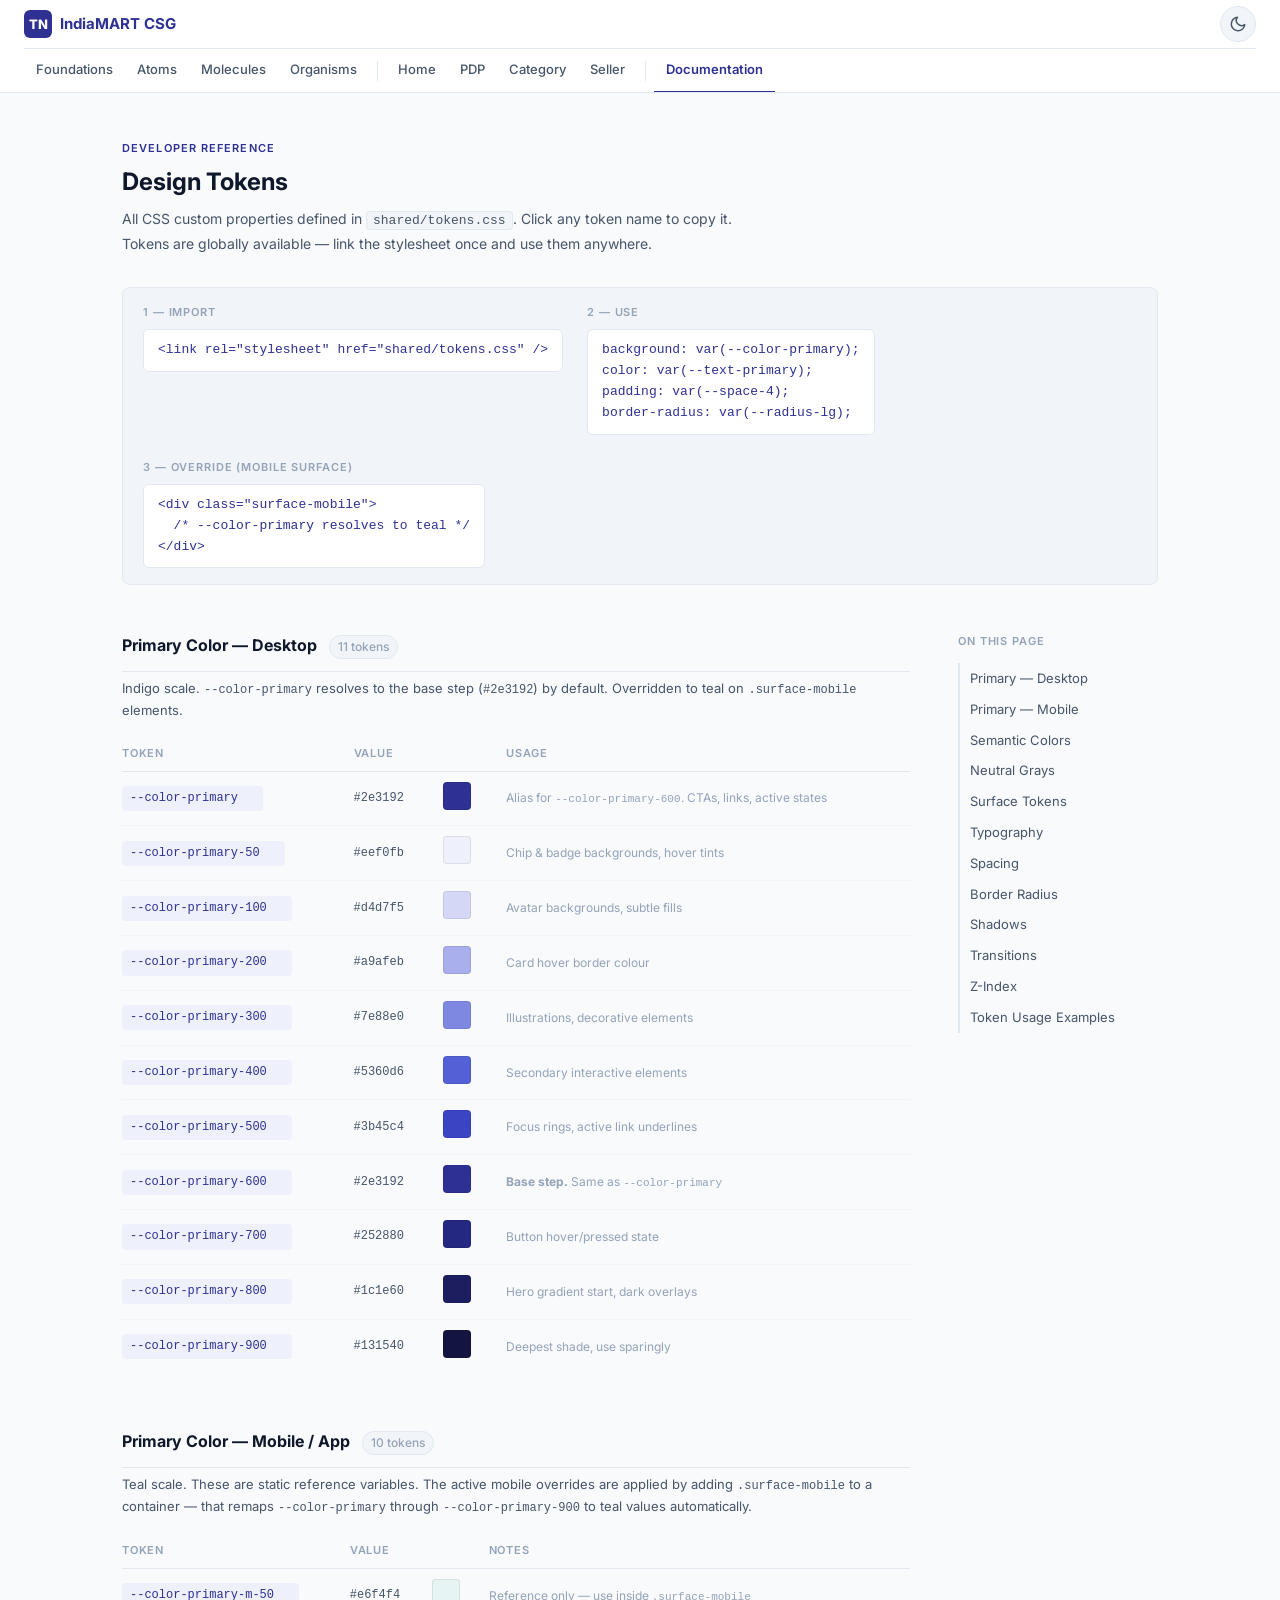
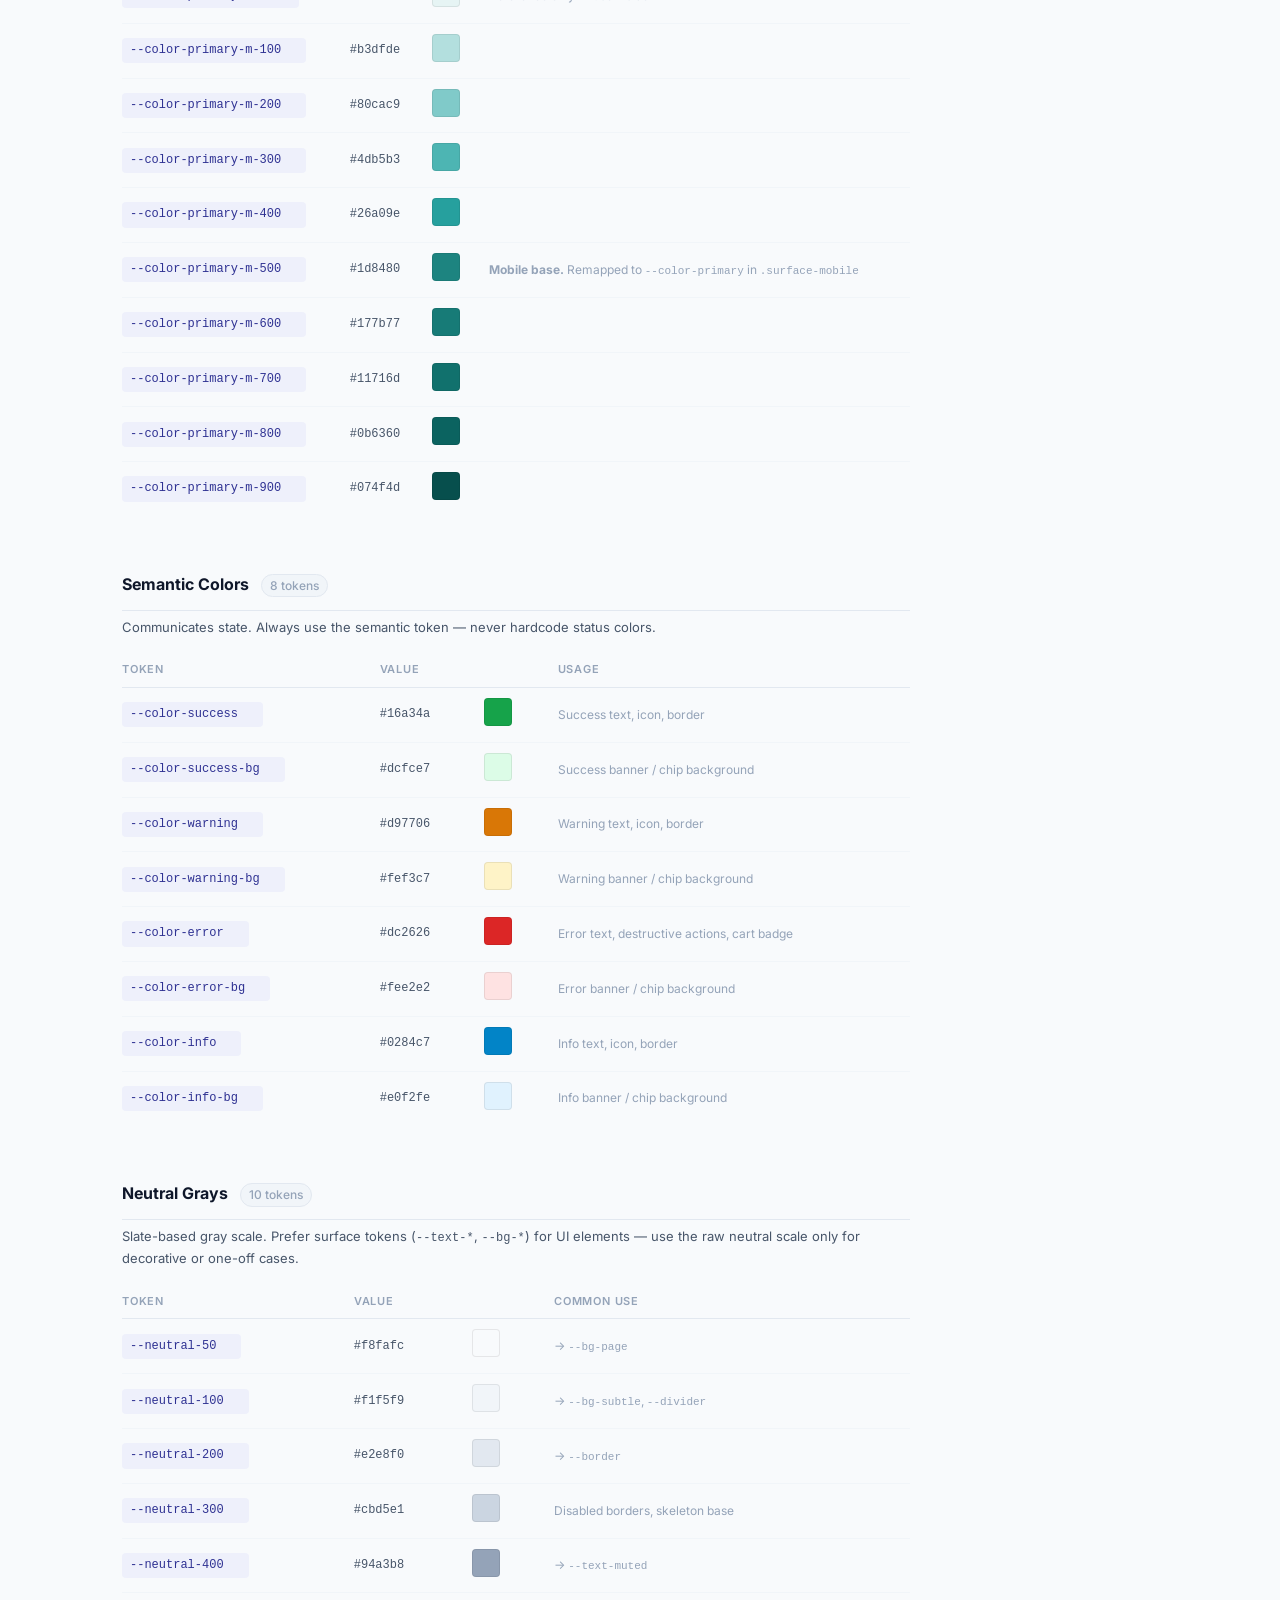
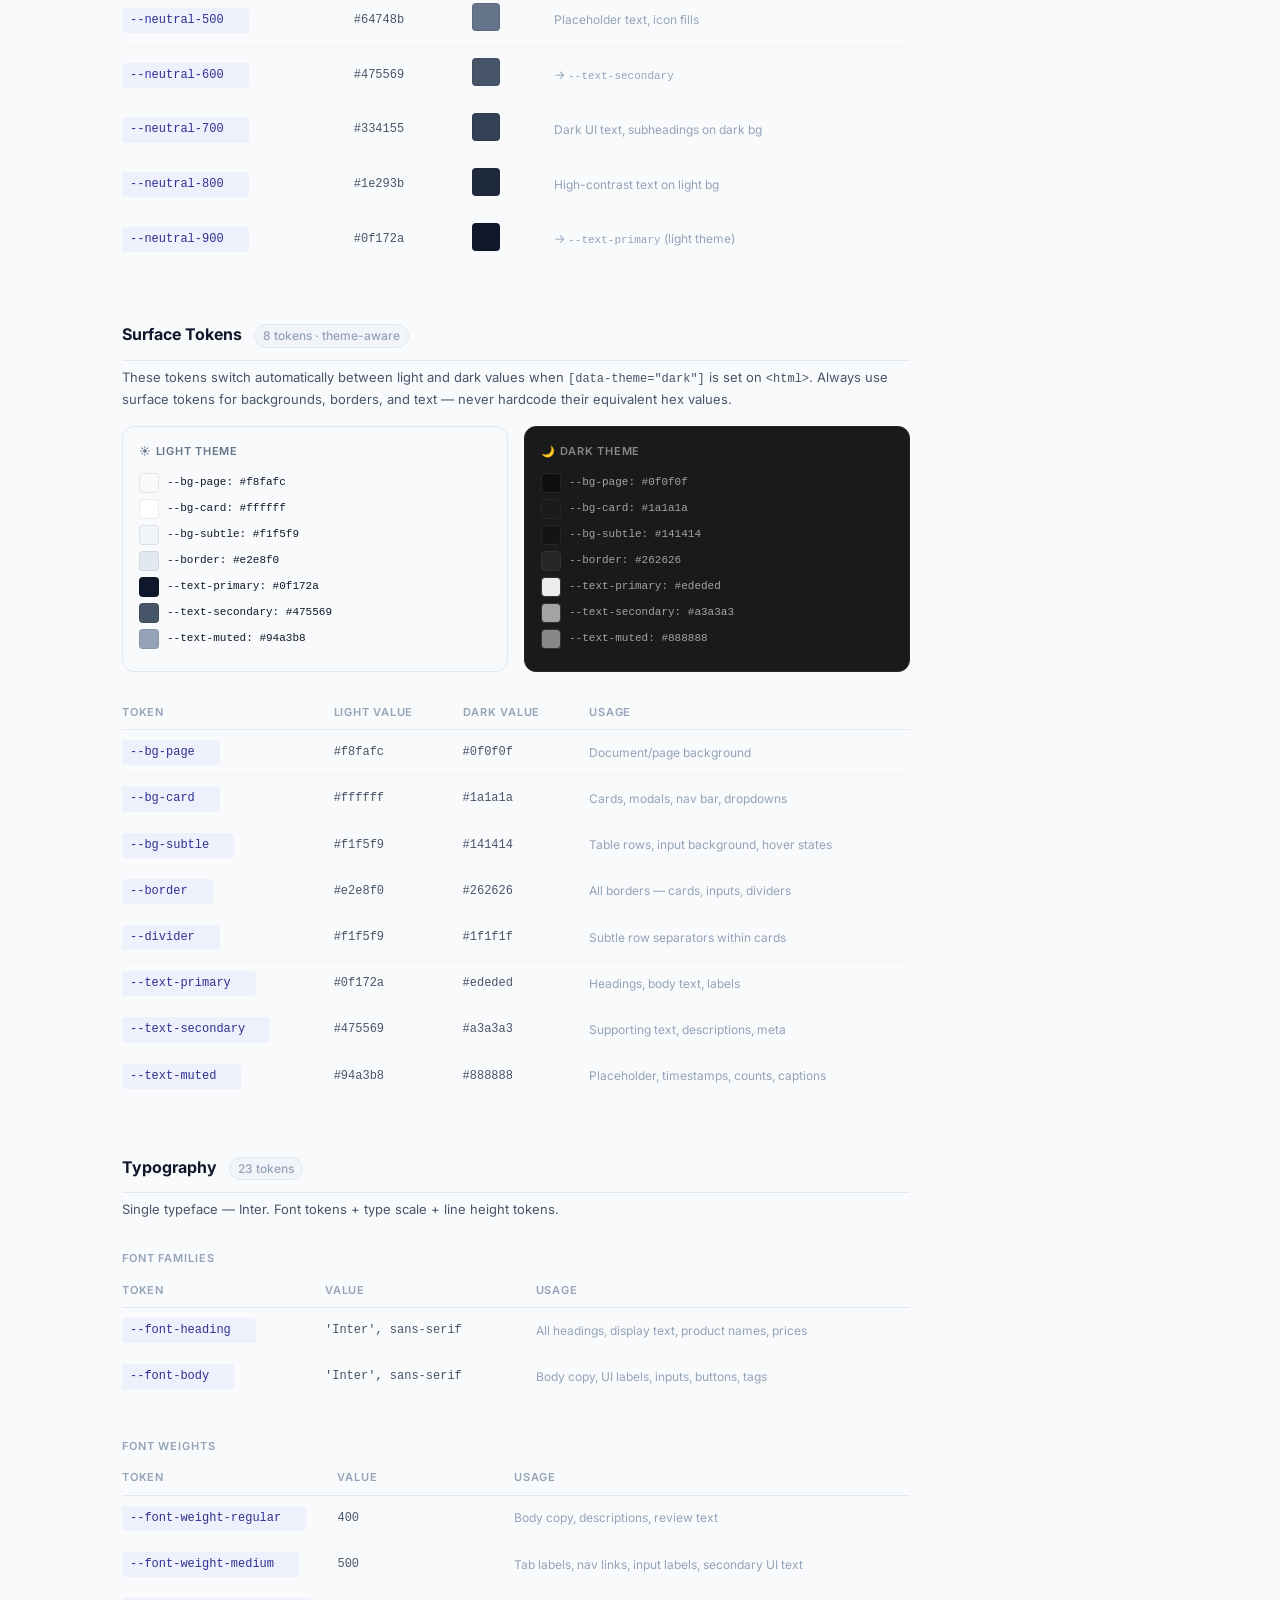
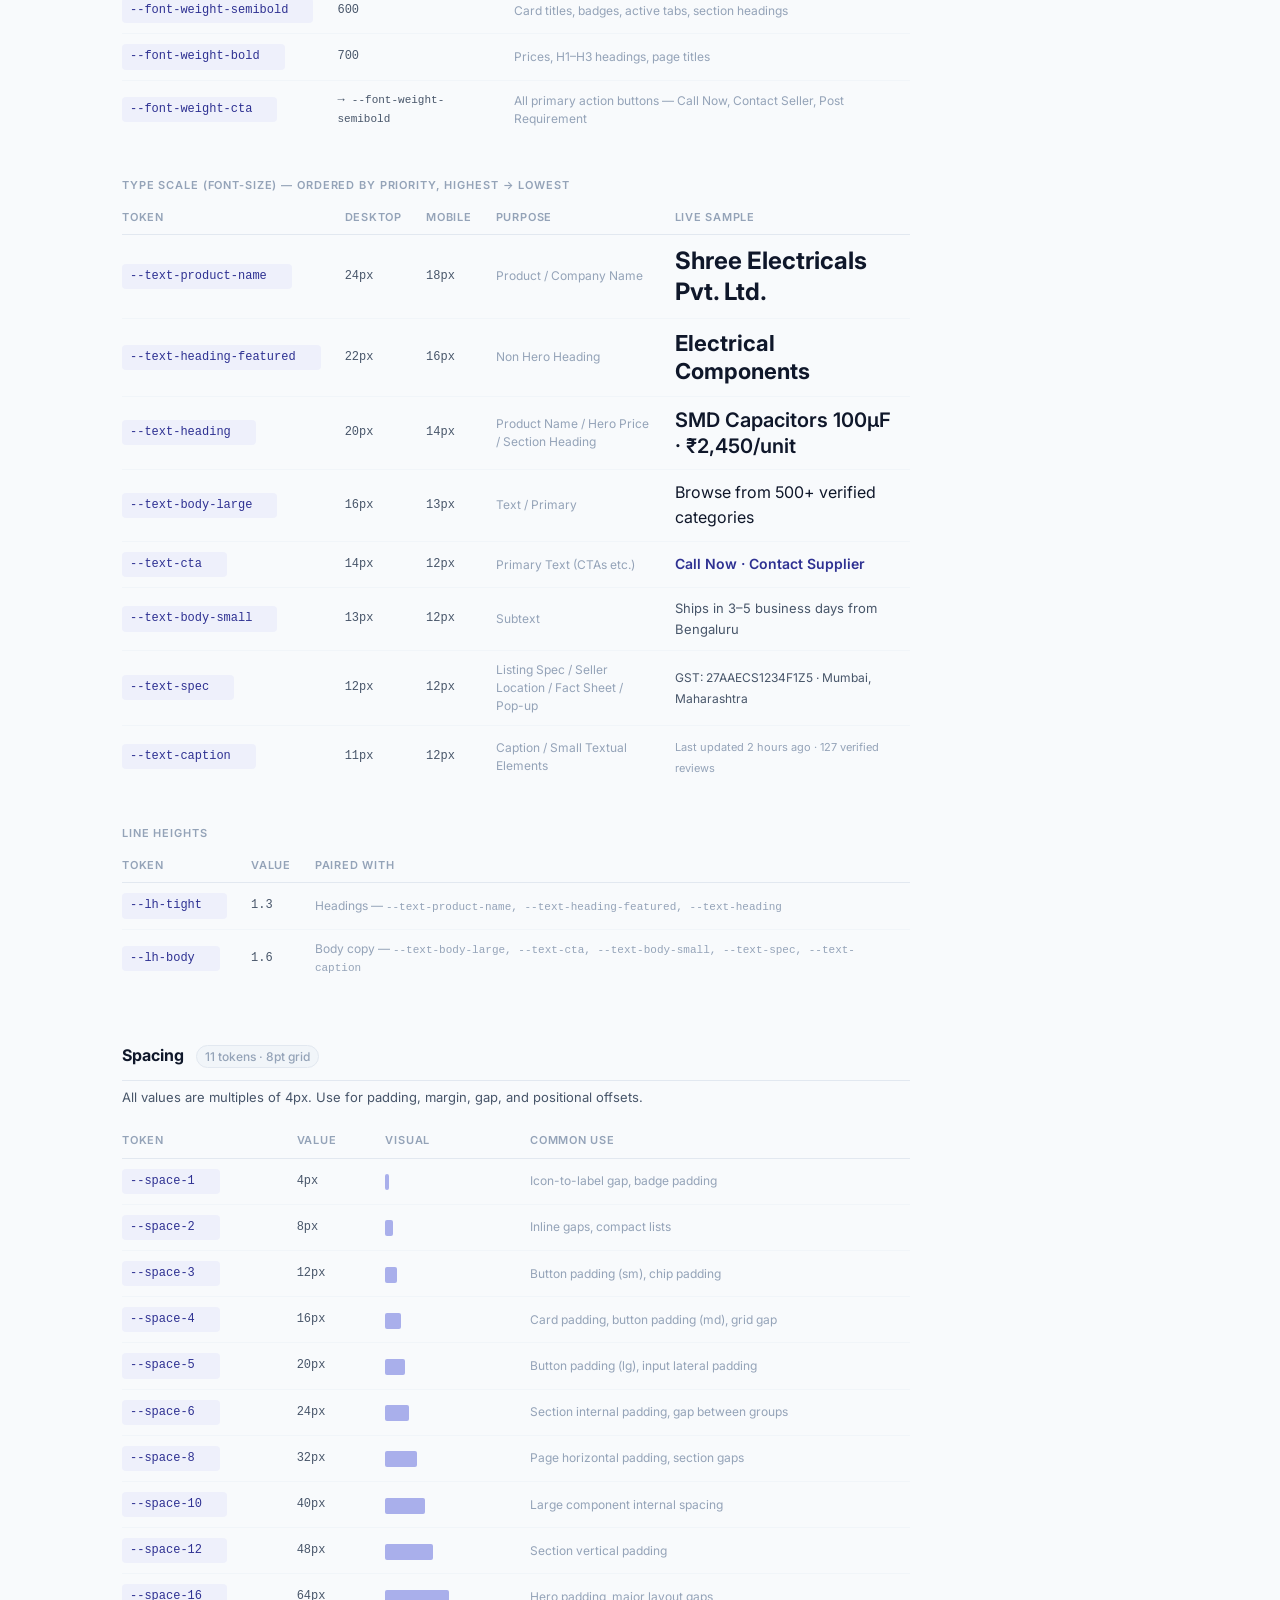
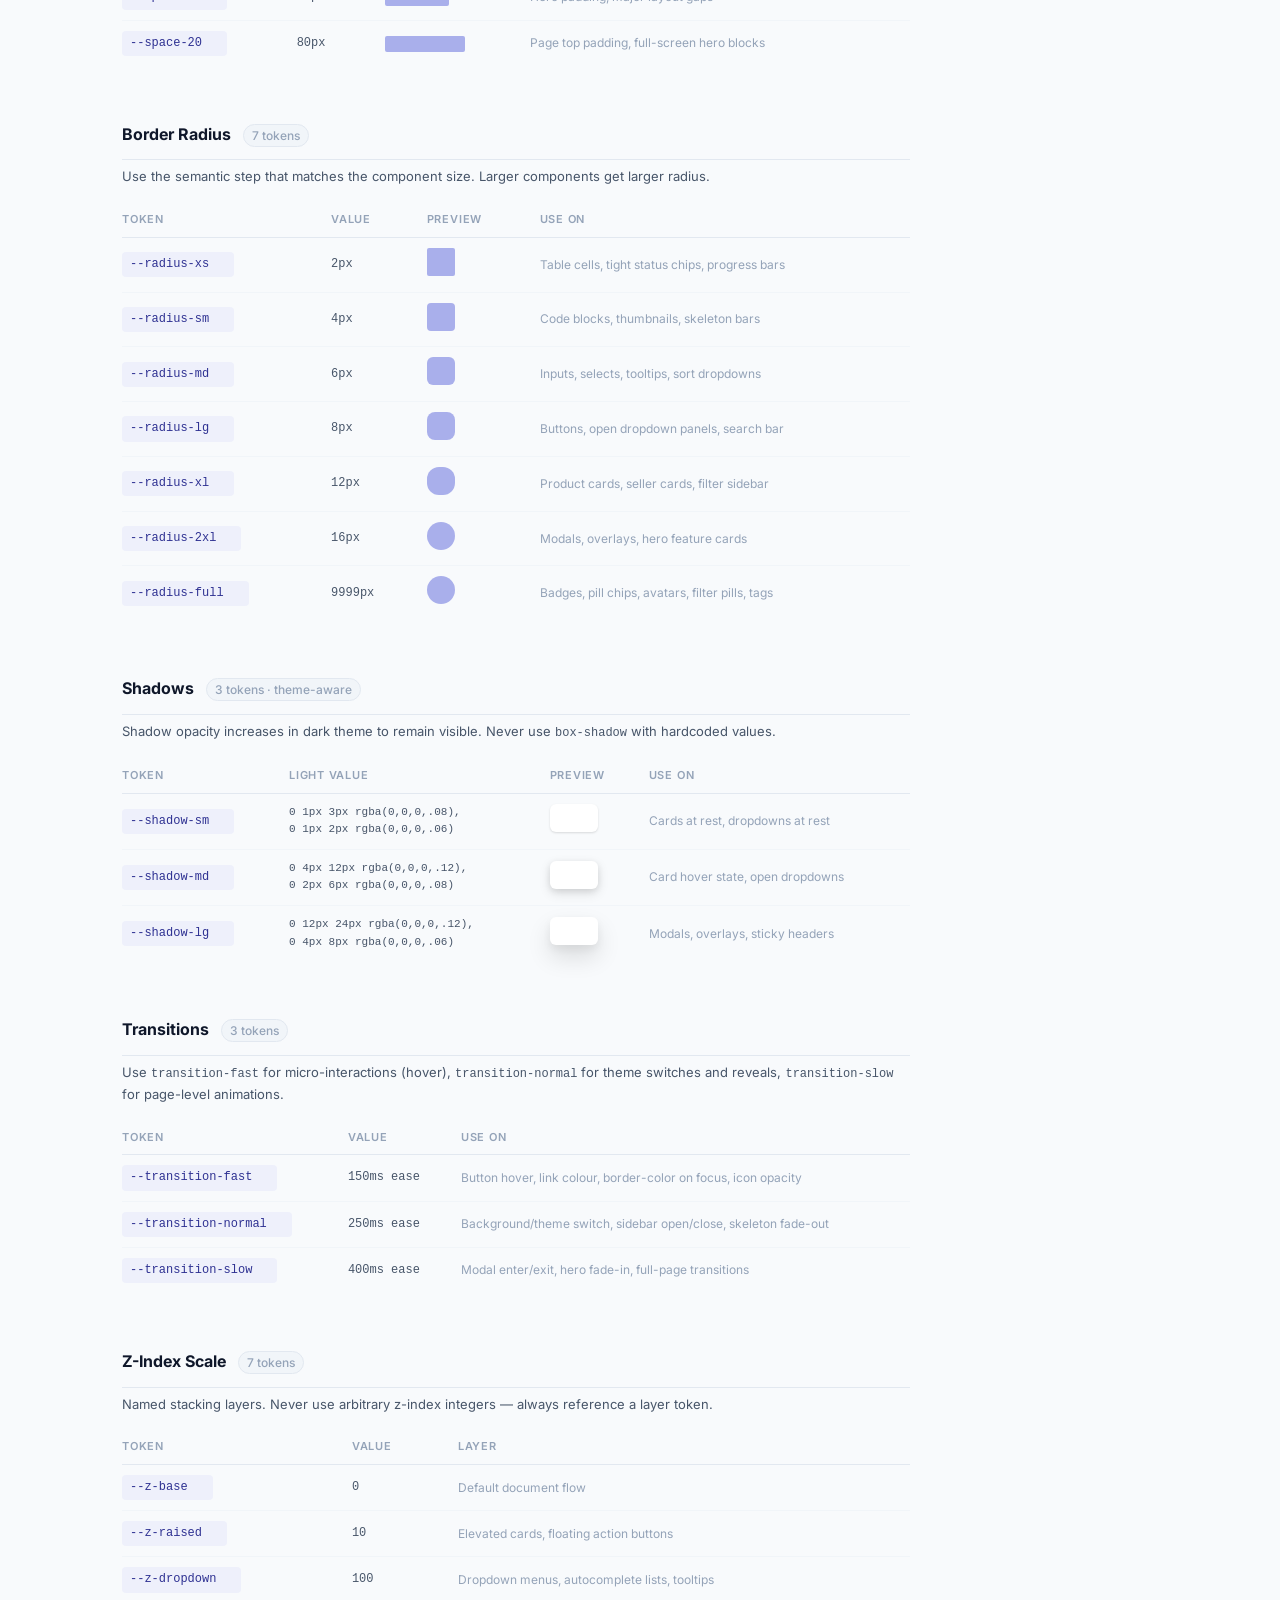
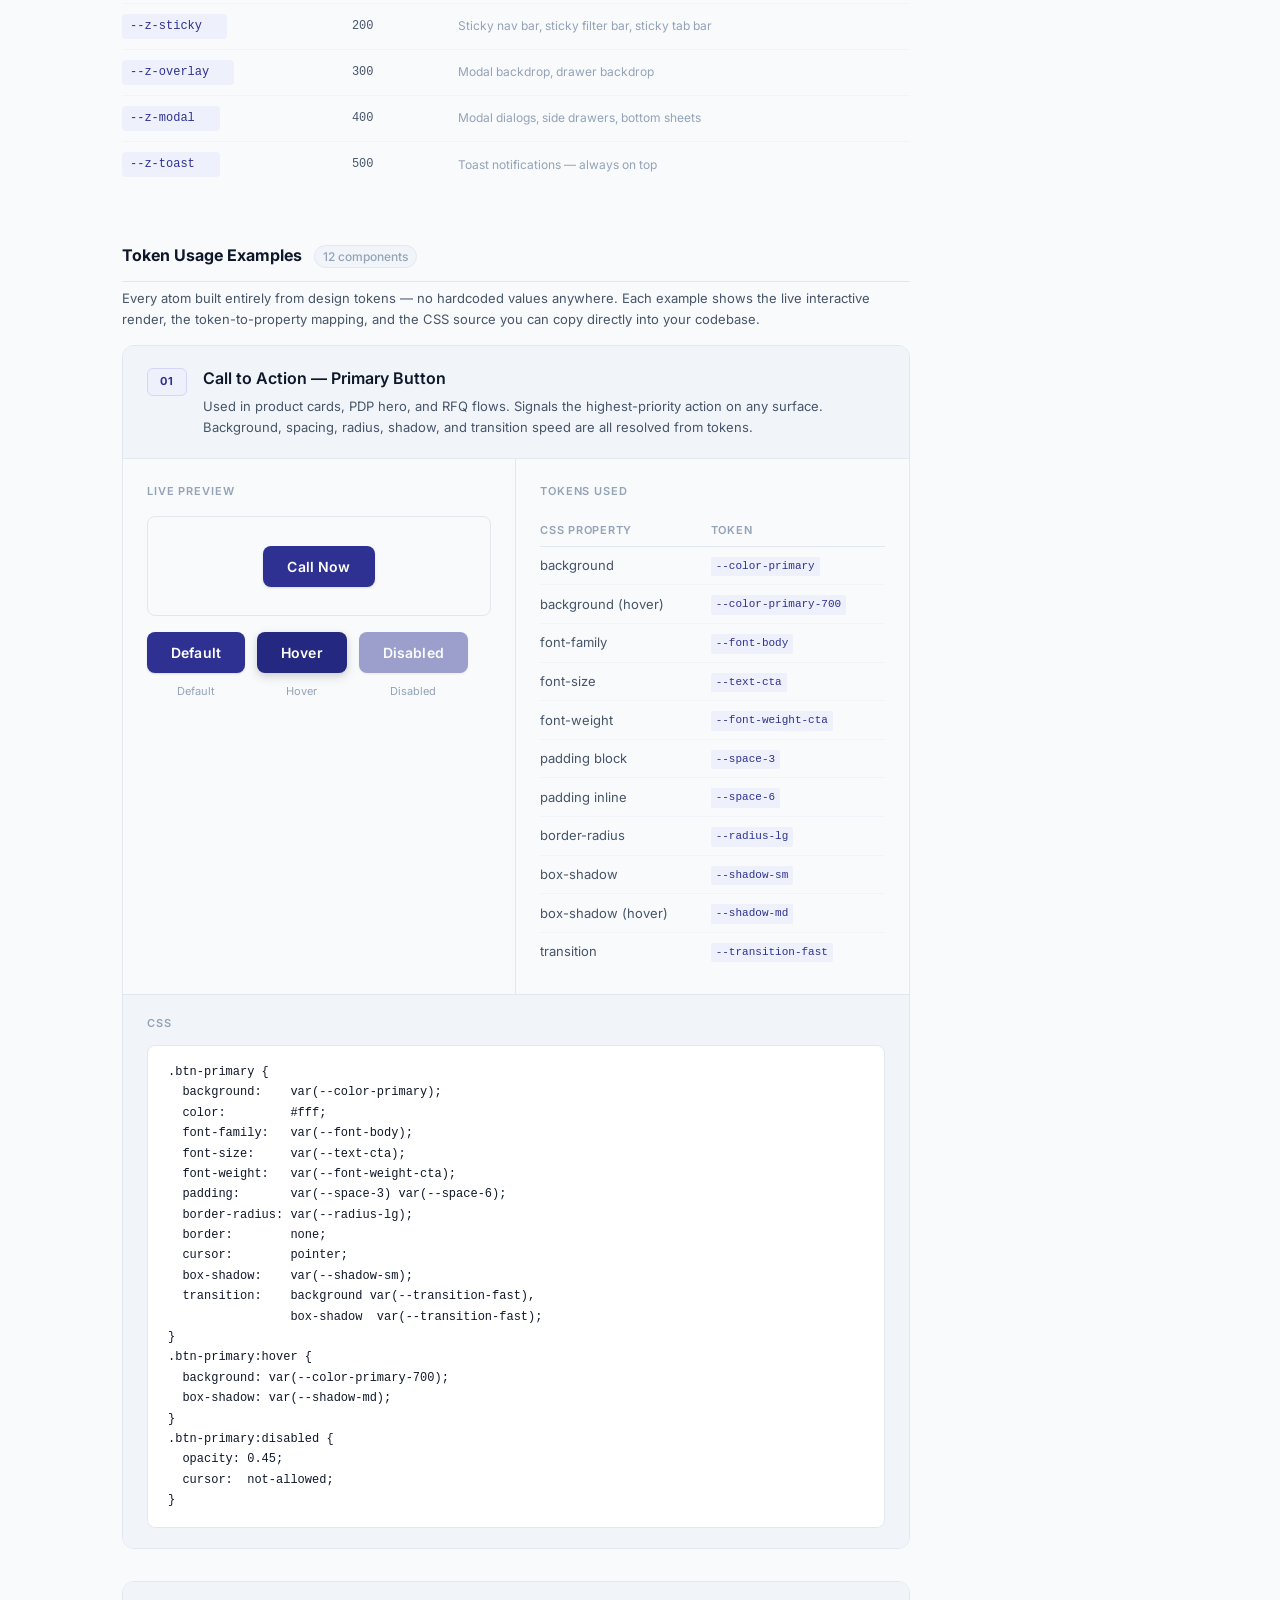
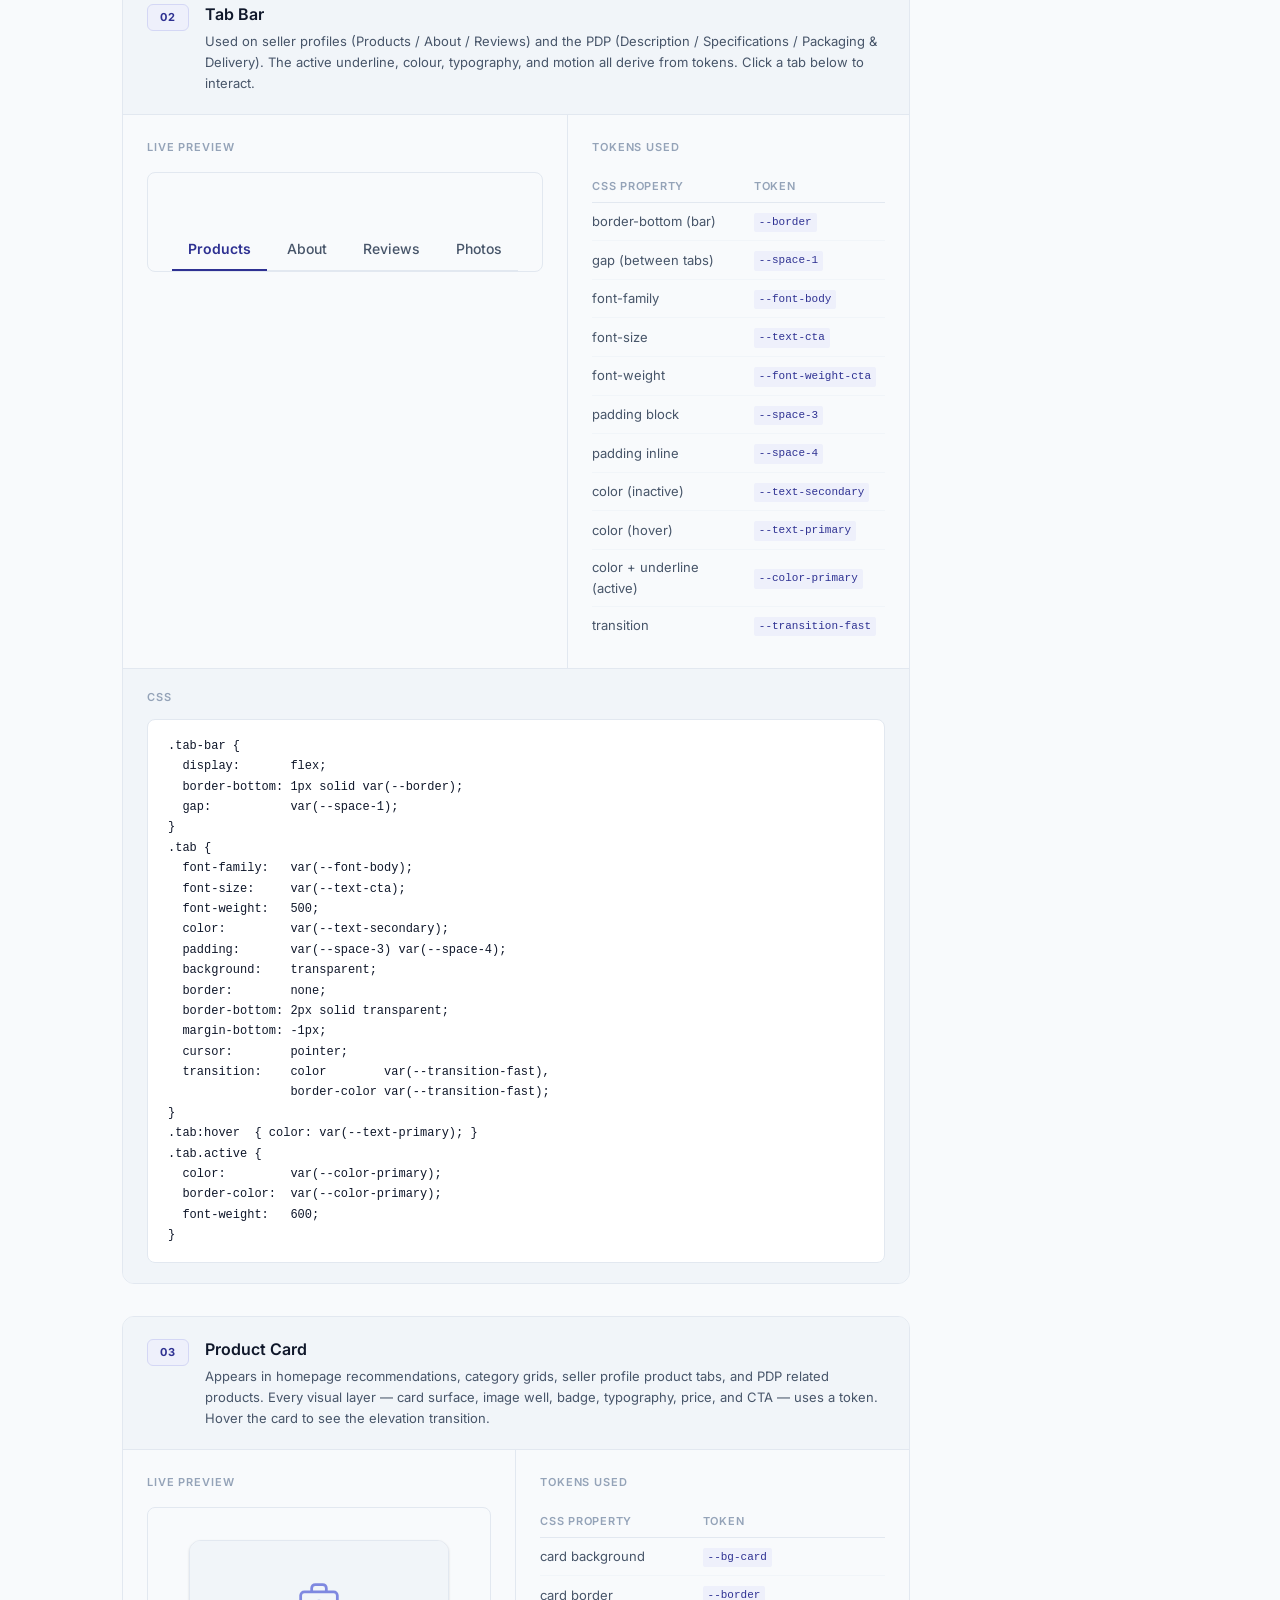
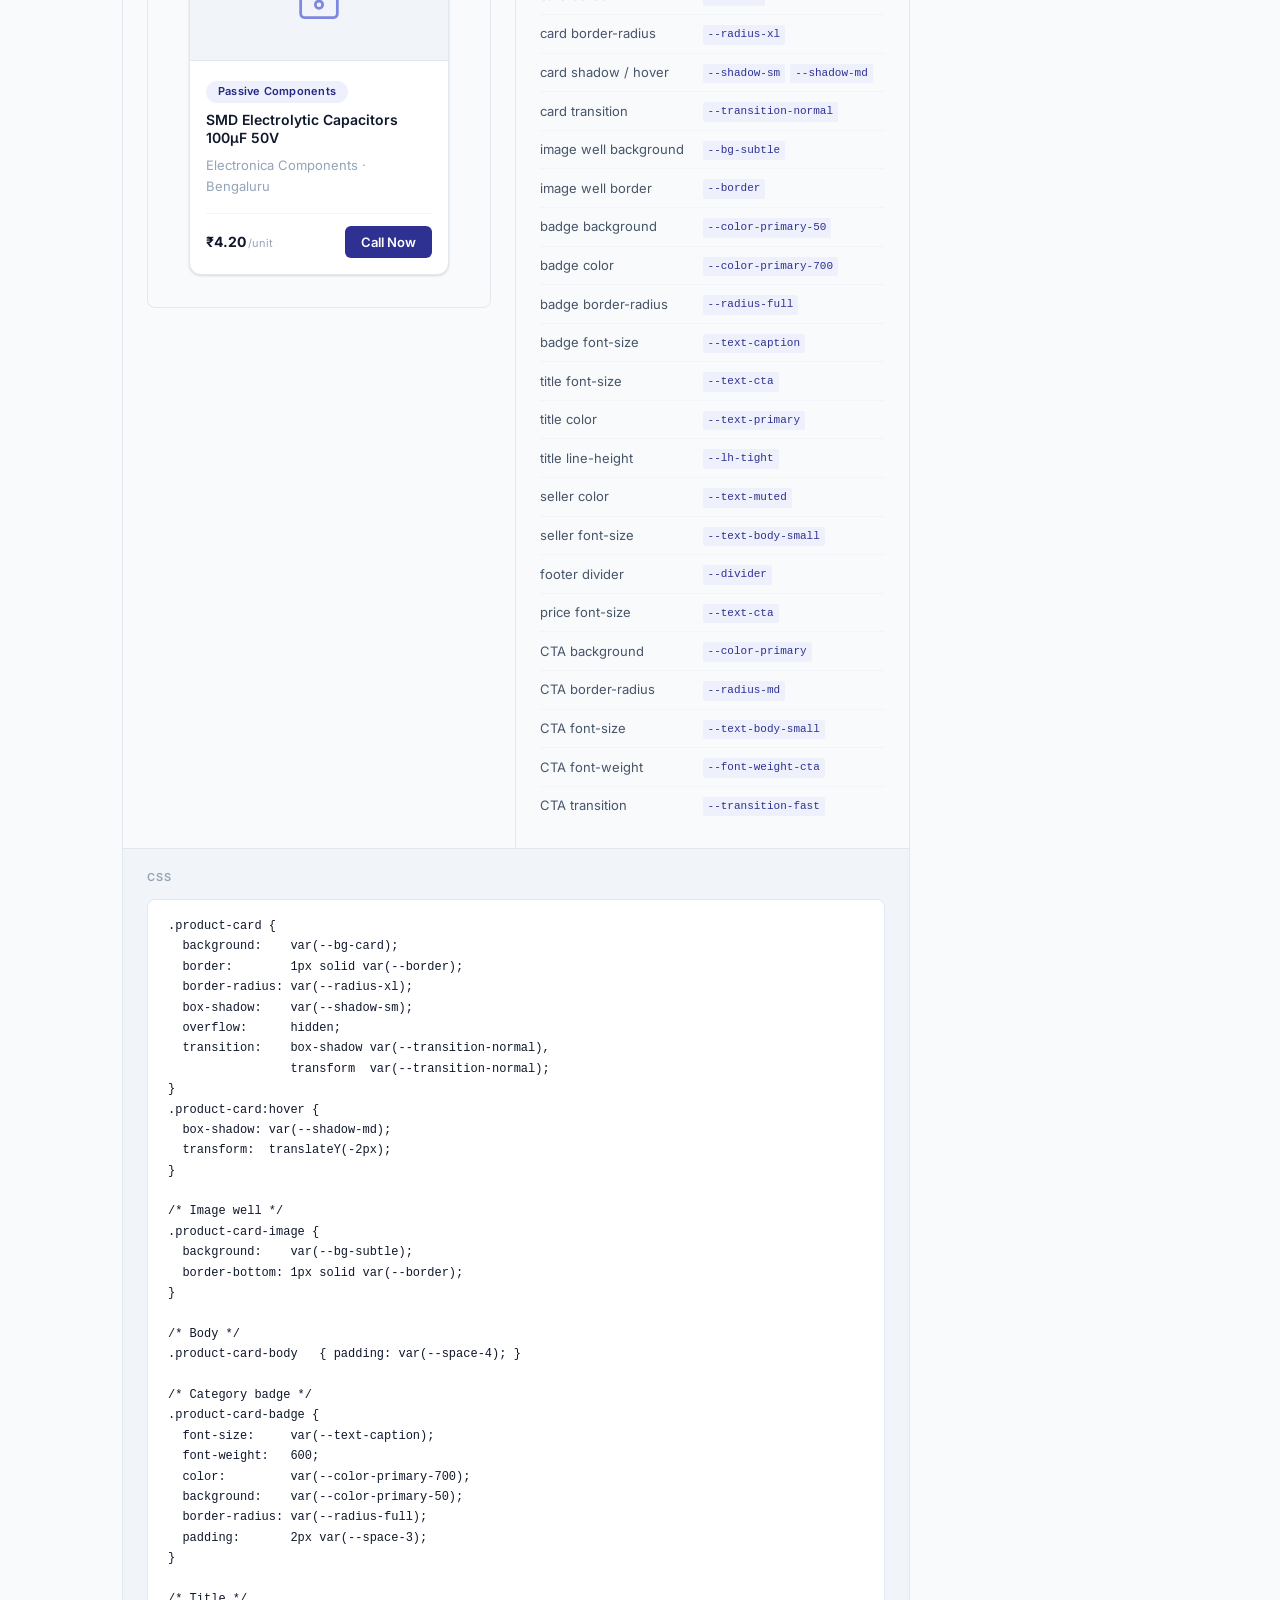
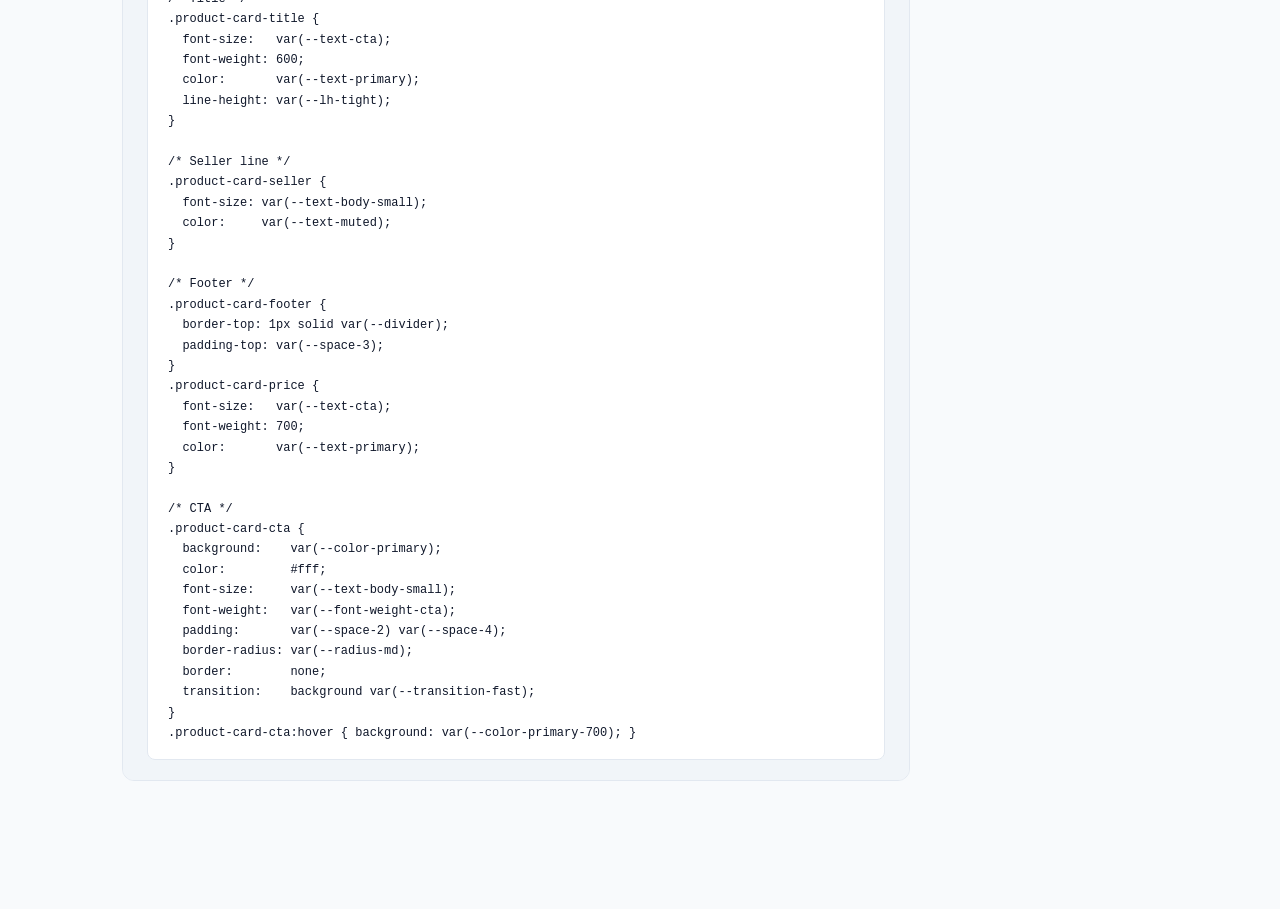
==== commit 12801a2b: "made changes to the buttons sections" ====
--- a/design-tokens.html
+++ b/design-tokens.html
@@ -649,6 +649,216 @@
       white-space:   nowrap;
     }
     .demo-card-cta:hover { background: var(--color-primary-700); }
+
+    /* ── Demo: Badge ─────────────────────────────────── */
+    .demo-badge-row { display: flex; flex-wrap: wrap; gap: var(--space-2); align-items: center; }
+    .demo-badge {
+      display: inline-flex;
+      align-items: center;
+      gap: 4px;
+      padding: 2px var(--space-3);
+      border-radius: var(--radius-full);
+      font-size: var(--text-spec);
+      font-weight: 500;
+      font-family: var(--font-body);
+      line-height: 1;
+    }
+    .demo-badge-primary  { background: var(--color-primary-50); color: var(--color-primary-700); border: 1px solid var(--color-primary-100); }
+    .demo-badge-success  { background: var(--color-success-bg); color: var(--color-success); }
+    .demo-badge-warning  { background: var(--color-warning-bg); color: var(--color-warning); }
+    .demo-badge-error    { background: var(--color-error-bg);   color: var(--color-error); }
+    .demo-badge-neutral  { background: var(--bg-subtle); color: var(--text-muted); border: 1px solid var(--border); }
+    [data-theme="dark"] .demo-badge-primary { background: rgba(46,49,146,0.2); color: var(--color-primary-300); border-color: rgba(46,49,146,0.3); }
+
+    /* ── Demo: Tag ───────────────────────────────────── */
+    .demo-tag-row { display: flex; flex-wrap: wrap; gap: var(--space-2); }
+    .demo-tag {
+      display: inline-flex;
+      align-items: center;
+      gap: var(--space-2);
+      padding: var(--space-1) var(--space-3);
+      border-radius: var(--radius-full);
+      font-size: var(--text-spec);
+      font-family: var(--font-body);
+      border: 1px solid var(--border);
+      background: var(--bg-card);
+      color: var(--text-secondary);
+      cursor: pointer;
+      transition: background var(--transition-fast), border-color var(--transition-fast), color var(--transition-fast);
+    }
+    .demo-tag.is-active {
+      background: var(--color-primary-50);
+      border-color: var(--color-primary);
+      color: var(--color-primary);
+    }
+    [data-theme="dark"] .demo-tag.is-active { background: rgba(46,49,146,0.2); }
+    .demo-tag-remove {
+      width: 14px; height: 14px;
+      border-radius: var(--radius-full);
+      background: var(--color-primary-100);
+      color: var(--color-primary);
+      font-size: 10px;
+      display: inline-flex; align-items: center; justify-content: center;
+      line-height: 1;
+    }
+
+    /* ── Demo: Input Field ───────────────────────────── */
+    .demo-input-stack { display: flex; flex-direction: column; gap: var(--space-4); width: 100%; max-width: 260px; }
+    .demo-field { display: flex; flex-direction: column; gap: var(--space-1); }
+    .demo-field-label { font-size: var(--text-spec); font-weight: 500; color: var(--text-primary); font-family: var(--font-body); }
+    .demo-input {
+      height: 40px;
+      padding: 0 var(--space-3);
+      background: var(--bg-card);
+      border: 1.5px solid var(--border);
+      border-radius: var(--radius-md);
+      font-size: var(--text-cta);
+      color: var(--text-primary);
+      font-family: var(--font-body);
+      transition: border-color var(--transition-fast), box-shadow var(--transition-fast);
+      box-sizing: border-box;
+      width: 100%;
+    }
+    .demo-input:focus {
+      outline: none;
+      border-color: var(--color-primary);
+      box-shadow: 0 0 0 3px rgba(46,49,146,0.12);
+    }
+    .demo-input.is-error { border-color: var(--color-error); }
+    .demo-input.is-error:focus { box-shadow: 0 0 0 3px rgba(220,38,38,0.12); }
+    .demo-field-helper { font-size: var(--text-spec); color: var(--text-muted); font-family: var(--font-body); }
+    .demo-field-error  { font-size: var(--text-spec); color: var(--color-error); font-family: var(--font-body); }
+
+    /* ── Demo: Dropdown ──────────────────────────────── */
+    .demo-select {
+      height: 40px;
+      padding: 0 var(--space-3);
+      background: var(--bg-card);
+      border: 1.5px solid var(--border);
+      border-radius: var(--radius-md);
+      font-size: var(--text-cta);
+      color: var(--text-primary);
+      font-family: var(--font-body);
+      cursor: pointer;
+      width: 100%;
+      max-width: 260px;
+      transition: border-color var(--transition-fast), box-shadow var(--transition-fast);
+      appearance: none;
+      background-image: url("data:image/svg+xml,%3Csvg xmlns='http://www.w3.org/2000/svg' width='12' height='12' viewBox='0 0 24 24' fill='none' stroke='%2394a3b8' stroke-width='2.5'%3E%3Cpolyline points='6 9 12 15 18 9'/%3E%3C/svg%3E");
+      background-repeat: no-repeat;
+      background-position: right var(--space-3) center;
+      padding-right: var(--space-8);
+    }
+    .demo-select:focus {
+      outline: none;
+      border-color: var(--color-primary);
+      box-shadow: 0 0 0 3px rgba(46,49,146,0.12);
+    }
+
+    /* ── Demo: Checkbox & Radio ──────────────────────── */
+    .demo-check-stack { display: flex; flex-direction: column; gap: var(--space-3); }
+    .demo-check-row { display: flex; align-items: center; gap: var(--space-2); font-size: var(--text-cta); color: var(--text-primary); font-family: var(--font-body); cursor: pointer; }
+    .demo-check-box {
+      width: 18px; height: 18px;
+      border-radius: var(--radius-sm);
+      border: 1.5px solid var(--border);
+      background: var(--bg-card);
+      display: flex; align-items: center; justify-content: center;
+      flex-shrink: 0;
+      transition: background var(--transition-fast), border-color var(--transition-fast);
+    }
+    .demo-check-box.is-checked { background: var(--color-primary); border-color: var(--color-primary); }
+    .demo-check-box.is-disabled { opacity: 0.45; cursor: not-allowed; }
+    .demo-radio-box {
+      width: 18px; height: 18px;
+      border-radius: var(--radius-full);
+      border: 1.5px solid var(--border);
+      background: var(--bg-card);
+      display: flex; align-items: center; justify-content: center;
+      flex-shrink: 0;
+      transition: border-color var(--transition-fast);
+    }
+    .demo-radio-box.is-checked { border-color: var(--color-primary); }
+    .demo-radio-dot { width: 8px; height: 8px; border-radius: var(--radius-full); background: var(--color-primary); }
+
+    /* ── Demo: Toggle ────────────────────────────────── */
+    .demo-toggle-stack { display: flex; flex-direction: column; gap: var(--space-4); }
+    .demo-toggle-row { display: flex; align-items: center; gap: var(--space-3); font-size: var(--text-cta); color: var(--text-primary); font-family: var(--font-body); }
+    .demo-toggle-track {
+      width: 44px; height: 24px;
+      border-radius: var(--radius-full);
+      background: var(--bg-subtle);
+      border: 1.5px solid var(--border);
+      position: relative; cursor: pointer;
+      transition: background var(--transition-fast), border-color var(--transition-fast);
+      flex-shrink: 0;
+    }
+    .demo-toggle-track.is-on { background: var(--color-primary); border-color: var(--color-primary); }
+    .demo-toggle-track.is-disabled { opacity: 0.45; cursor: not-allowed; }
+    .demo-toggle-thumb {
+      width: 18px; height: 18px;
+      border-radius: var(--radius-full);
+      background: #fff;
+      position: absolute; top: 2px; left: 2px;
+      transition: transform var(--transition-fast);
+      box-shadow: var(--shadow-sm);
+    }
+    .demo-toggle-track.is-on .demo-toggle-thumb { transform: translateX(20px); }
+
+    /* ── Demo: Avatar ────────────────────────────────── */
+    .demo-avatar-row { display: flex; align-items: center; gap: var(--space-4); flex-wrap: wrap; }
+    .demo-avatar {
+      display: flex; align-items: center; justify-content: center;
+      font-family: var(--font-body); font-weight: 600; color: #fff; flex-shrink: 0;
+    }
+    .demo-avatar-sm { width: 32px; height: 32px; font-size: var(--text-spec); }
+    .demo-avatar-md { width: 40px; height: 40px; font-size: var(--text-cta); }
+    .demo-avatar-lg { width: 56px; height: 56px; font-size: var(--text-body-large); }
+    .demo-avatar-circle { border-radius: var(--radius-full); }
+    .demo-avatar-square { border-radius: var(--radius-lg); }
+    .demo-avatar-indigo { background: linear-gradient(135deg, var(--color-primary-400), var(--color-primary-800)); }
+    .demo-avatar-teal { background: linear-gradient(135deg, #38b2ac, #1d8480); }
+    .demo-avatar-amber { background: linear-gradient(135deg, #f59e0b, #d97706); }
+    .demo-avatar-stack { display: flex; }
+    .demo-avatar-stack .demo-avatar { border: 2px solid var(--bg-card); margin-left: -10px; }
+    .demo-avatar-stack .demo-avatar:first-child { margin-left: 0; }
+
+    /* ── Demo: Tooltip ───────────────────────────────── */
+    .demo-tooltip-col { display: flex; flex-direction: column; align-items: center; gap: var(--space-2); }
+    .demo-tooltip-box {
+      padding: var(--space-2) var(--space-3);
+      border-radius: var(--radius-md);
+      font-size: var(--text-spec);
+      white-space: nowrap;
+      font-family: var(--font-body);
+    }
+    .demo-tooltip-dark  { background: #0f172a; color: #fff; }
+    .demo-tooltip-light { background: var(--bg-card); color: var(--text-primary); border: 1px solid var(--border); box-shadow: var(--shadow-md); }
+    .demo-tooltip-trigger {
+      padding: var(--space-2) var(--space-4);
+      border: 1.5px solid var(--border);
+      border-radius: var(--radius-md);
+      font-size: var(--text-spec);
+      font-family: var(--font-body);
+      background: var(--bg-card);
+      color: var(--text-secondary);
+    }
+
+    /* ── Demo: Divider ───────────────────────────────── */
+    .demo-divider-stack { display: flex; flex-direction: column; gap: var(--space-3); width: 100%; }
+    .demo-divider { border: none; border-top: 1px solid var(--border); width: 100%; }
+    .demo-divider-labeled {
+      display: flex; align-items: center; gap: var(--space-3);
+    }
+    .demo-divider-labeled::before,
+    .demo-divider-labeled::after { content: ''; flex: 1; border-top: 1px solid var(--border); }
+    .demo-divider-label { font-size: var(--text-spec); color: var(--text-muted); font-family: var(--font-body); white-space: nowrap; }
+    .demo-divider-section {
+      display: flex; align-items: center; gap: var(--space-2);
+      font-size: var(--text-spec); font-weight: 600; font-family: var(--font-body);
+      color: var(--text-muted); letter-spacing: 0.06em; text-transform: uppercase;
+    }
+    .demo-divider-section::after { content: ''; flex: 1; border-top: 1px solid var(--border); }
 
     @media (max-width: 760px) {
       .ex-panels { grid-template-columns: 1fr; }
@@ -914,7 +1124,7 @@
               <tr><td><span class="token-name" data-token="--font-weight-medium">--font-weight-medium<svg class="copy-icon" width="11" height="11" viewBox="0 0 24 24" fill="none" stroke="currentColor" stroke-width="2.5"><rect x="9" y="9" width="13" height="13" rx="2"/><path d="M5 15H4a2 2 0 0 1-2-2V4a2 2 0 0 1 2-2h9a2 2 0 0 1 2 2v1"/></svg></span></td><td class="token-value">500</td><td class="token-desc">Tab labels, nav links, input labels, secondary UI text</td></tr>
               <tr><td><span class="token-name" data-token="--font-weight-semibold">--font-weight-semibold<svg class="copy-icon" width="11" height="11" viewBox="0 0 24 24" fill="none" stroke="currentColor" stroke-width="2.5"><rect x="9" y="9" width="13" height="13" rx="2"/><path d="M5 15H4a2 2 0 0 1-2-2V4a2 2 0 0 1 2-2h9a2 2 0 0 1 2 2v1"/></svg></span></td><td class="token-value">600</td><td class="token-desc">Card titles, badges, active tabs, section headings</td></tr>
               <tr><td><span class="token-name" data-token="--font-weight-bold">--font-weight-bold<svg class="copy-icon" width="11" height="11" viewBox="0 0 24 24" fill="none" stroke="currentColor" stroke-width="2.5"><rect x="9" y="9" width="13" height="13" rx="2"/><path d="M5 15H4a2 2 0 0 1-2-2V4a2 2 0 0 1 2-2h9a2 2 0 0 1 2 2v1"/></svg></span></td><td class="token-value">700</td><td class="token-desc">Prices, H1–H3 headings, page titles</td></tr>
-              <tr><td><span class="token-name" data-token="--font-weight-cta">--font-weight-cta<svg class="copy-icon" width="11" height="11" viewBox="0 0 24 24" fill="none" stroke="currentColor" stroke-width="2.5"><rect x="9" y="9" width="13" height="13" rx="2"/><path d="M5 15H4a2 2 0 0 1-2-2V4a2 2 0 0 1 2-2h9a2 2 0 0 1 2 2v1"/></svg></span></td><td class="token-value">→ <code style="font-size:var(--text-caption);font-family:monospace;">--font-weight-semibold</code></td><td class="token-desc">All primary action buttons — Add to Cart, Contact Seller, Post Requirement</td></tr>
+              <tr><td><span class="token-name" data-token="--font-weight-cta">--font-weight-cta<svg class="copy-icon" width="11" height="11" viewBox="0 0 24 24" fill="none" stroke="currentColor" stroke-width="2.5"><rect x="9" y="9" width="13" height="13" rx="2"/><path d="M5 15H4a2 2 0 0 1-2-2V4a2 2 0 0 1 2-2h9a2 2 0 0 1 2 2v1"/></svg></span></td><td class="token-value">→ <code style="font-size:var(--text-caption);font-family:monospace;">--font-weight-semibold</code></td><td class="token-desc">All primary action buttons — Call Now, Contact Seller, Post Requirement</td></tr>
             </tbody>
           </table>
 
@@ -926,7 +1136,7 @@
               <tr><td><span class="token-name" data-token="--text-heading-featured">--text-heading-featured<svg class="copy-icon" width="11" height="11" viewBox="0 0 24 24" fill="none" stroke="currentColor" stroke-width="2.5"><rect x="9" y="9" width="13" height="13" rx="2"/><path d="M5 15H4a2 2 0 0 1-2-2V4a2 2 0 0 1 2-2h9a2 2 0 0 1 2 2v1"/></svg></span></td><td class="token-value">22px</td><td class="token-value">16px</td><td class="token-desc">Non Hero Heading</td><td><span style="font-size:var(--text-heading-featured);font-weight:700;line-height:1.3;color:var(--text-primary)">Electrical Components</span></td></tr>
               <tr><td><span class="token-name" data-token="--text-heading">--text-heading<svg class="copy-icon" width="11" height="11" viewBox="0 0 24 24" fill="none" stroke="currentColor" stroke-width="2.5"><rect x="9" y="9" width="13" height="13" rx="2"/><path d="M5 15H4a2 2 0 0 1-2-2V4a2 2 0 0 1 2-2h9a2 2 0 0 1 2 2v1"/></svg></span></td><td class="token-value">20px</td><td class="token-value">14px</td><td class="token-desc">Product Name / Hero Price / Section Heading</td><td><span style="font-size:var(--text-heading);font-weight:600;line-height:1.3;color:var(--text-primary)">SMD Capacitors 100µF · ₹2,450/unit</span></td></tr>
               <tr><td><span class="token-name" data-token="--text-body-large">--text-body-large<svg class="copy-icon" width="11" height="11" viewBox="0 0 24 24" fill="none" stroke="currentColor" stroke-width="2.5"><rect x="9" y="9" width="13" height="13" rx="2"/><path d="M5 15H4a2 2 0 0 1-2-2V4a2 2 0 0 1 2-2h9a2 2 0 0 1 2 2v1"/></svg></span></td><td class="token-value">16px</td><td class="token-value">13px</td><td class="token-desc">Text / Primary</td><td><span style="font-size:var(--text-body-large);font-weight:400;color:var(--text-primary)">Browse from 500+ verified categories</span></td></tr>
-              <tr><td><span class="token-name" data-token="--text-cta">--text-cta<svg class="copy-icon" width="11" height="11" viewBox="0 0 24 24" fill="none" stroke="currentColor" stroke-width="2.5"><rect x="9" y="9" width="13" height="13" rx="2"/><path d="M5 15H4a2 2 0 0 1-2-2V4a2 2 0 0 1 2-2h9a2 2 0 0 1 2 2v1"/></svg></span></td><td class="token-value">14px</td><td class="token-value">12px</td><td class="token-desc">Primary Text (CTAs etc.)</td><td><span style="font-size:var(--text-cta);font-weight:600;color:var(--color-primary)">Add to Cart · Contact Supplier</span></td></tr>
+              <tr><td><span class="token-name" data-token="--text-cta">--text-cta<svg class="copy-icon" width="11" height="11" viewBox="0 0 24 24" fill="none" stroke="currentColor" stroke-width="2.5"><rect x="9" y="9" width="13" height="13" rx="2"/><path d="M5 15H4a2 2 0 0 1-2-2V4a2 2 0 0 1 2-2h9a2 2 0 0 1 2 2v1"/></svg></span></td><td class="token-value">14px</td><td class="token-value">12px</td><td class="token-desc">Primary Text (CTAs etc.)</td><td><span style="font-size:var(--text-cta);font-weight:600;color:var(--color-primary)">Call Now · Contact Supplier</span></td></tr>
               <tr><td><span class="token-name" data-token="--text-body-small">--text-body-small<svg class="copy-icon" width="11" height="11" viewBox="0 0 24 24" fill="none" stroke="currentColor" stroke-width="2.5"><rect x="9" y="9" width="13" height="13" rx="2"/><path d="M5 15H4a2 2 0 0 1-2-2V4a2 2 0 0 1 2-2h9a2 2 0 0 1 2 2v1"/></svg></span></td><td class="token-value">13px</td><td class="token-value">12px</td><td class="token-desc">Subtext</td><td><span style="font-size:var(--text-body-small);font-weight:400;color:var(--text-secondary)">Ships in 3–5 business days from Bengaluru</span></td></tr>
               <tr><td><span class="token-name" data-token="--text-spec">--text-spec<svg class="copy-icon" width="11" height="11" viewBox="0 0 24 24" fill="none" stroke="currentColor" stroke-width="2.5"><rect x="9" y="9" width="13" height="13" rx="2"/><path d="M5 15H4a2 2 0 0 1-2-2V4a2 2 0 0 1 2-2h9a2 2 0 0 1 2 2v1"/></svg></span></td><td class="token-value">12px</td><td class="token-value">12px</td><td class="token-desc">Listing Spec / Seller Location / Fact Sheet / Pop-up</td><td><span style="font-size:var(--text-spec);font-weight:400;color:var(--text-secondary)">GST: 27AAECS1234F1Z5 · Mumbai, Maharashtra</span></td></tr>
               <tr><td><span class="token-name" data-token="--text-caption">--text-caption<svg class="copy-icon" width="11" height="11" viewBox="0 0 24 24" fill="none" stroke="currentColor" stroke-width="2.5"><rect x="9" y="9" width="13" height="13" rx="2"/><path d="M5 15H4a2 2 0 0 1-2-2V4a2 2 0 0 1 2-2h9a2 2 0 0 1 2 2v1"/></svg></span></td><td class="token-value">11px</td><td class="token-value">12px</td><td class="token-desc">Caption / Small Textual Elements</td><td><span style="font-size:var(--text-caption);font-weight:400;color:var(--text-muted)">Last updated 2 hours ago · 127 verified reviews</span></td></tr>
@@ -1076,10 +1286,10 @@
         <section class="token-section" id="section-examples">
           <div class="token-section-header">
             <span class="token-section-title">Token Usage Examples</span>
-            <span class="token-section-count">3 components</span>
+            <span class="token-section-count">12 components</span>
           </div>
           <p class="token-section-desc">
-            Three real components built entirely from design tokens — no hardcoded values anywhere.
+            Every atom built entirely from design tokens — no hardcoded values anywhere.
             Each example shows the live interactive render, the token-to-property mapping, and the CSS source you can copy directly into your codebase.
           </p>
 
@@ -1099,7 +1309,7 @@
               <div class="ex-preview-panel">
                 <div class="ex-preview-label">Live Preview</div>
                 <div class="ex-preview-area">
-                  <button class="demo-cta">Add to Cart</button>
+                  <button class="demo-cta">Call Now</button>
                 </div>
                 <div class="ex-state-row">
                   <div class="ex-state-item">
@@ -1271,7 +1481,7 @@
                       <div class="demo-card-seller">Electronica Components · Bengaluru</div>
                       <div class="demo-card-footer">
                         <div class="demo-card-price">₹4.20<span class="demo-card-unit">&thinsp;/unit</span></div>
-                        <button class="demo-card-cta">Add to Cart</button>
+                        <button class="demo-card-cta">Call Now</button>
                       </div>
                     </div>
                   </div>
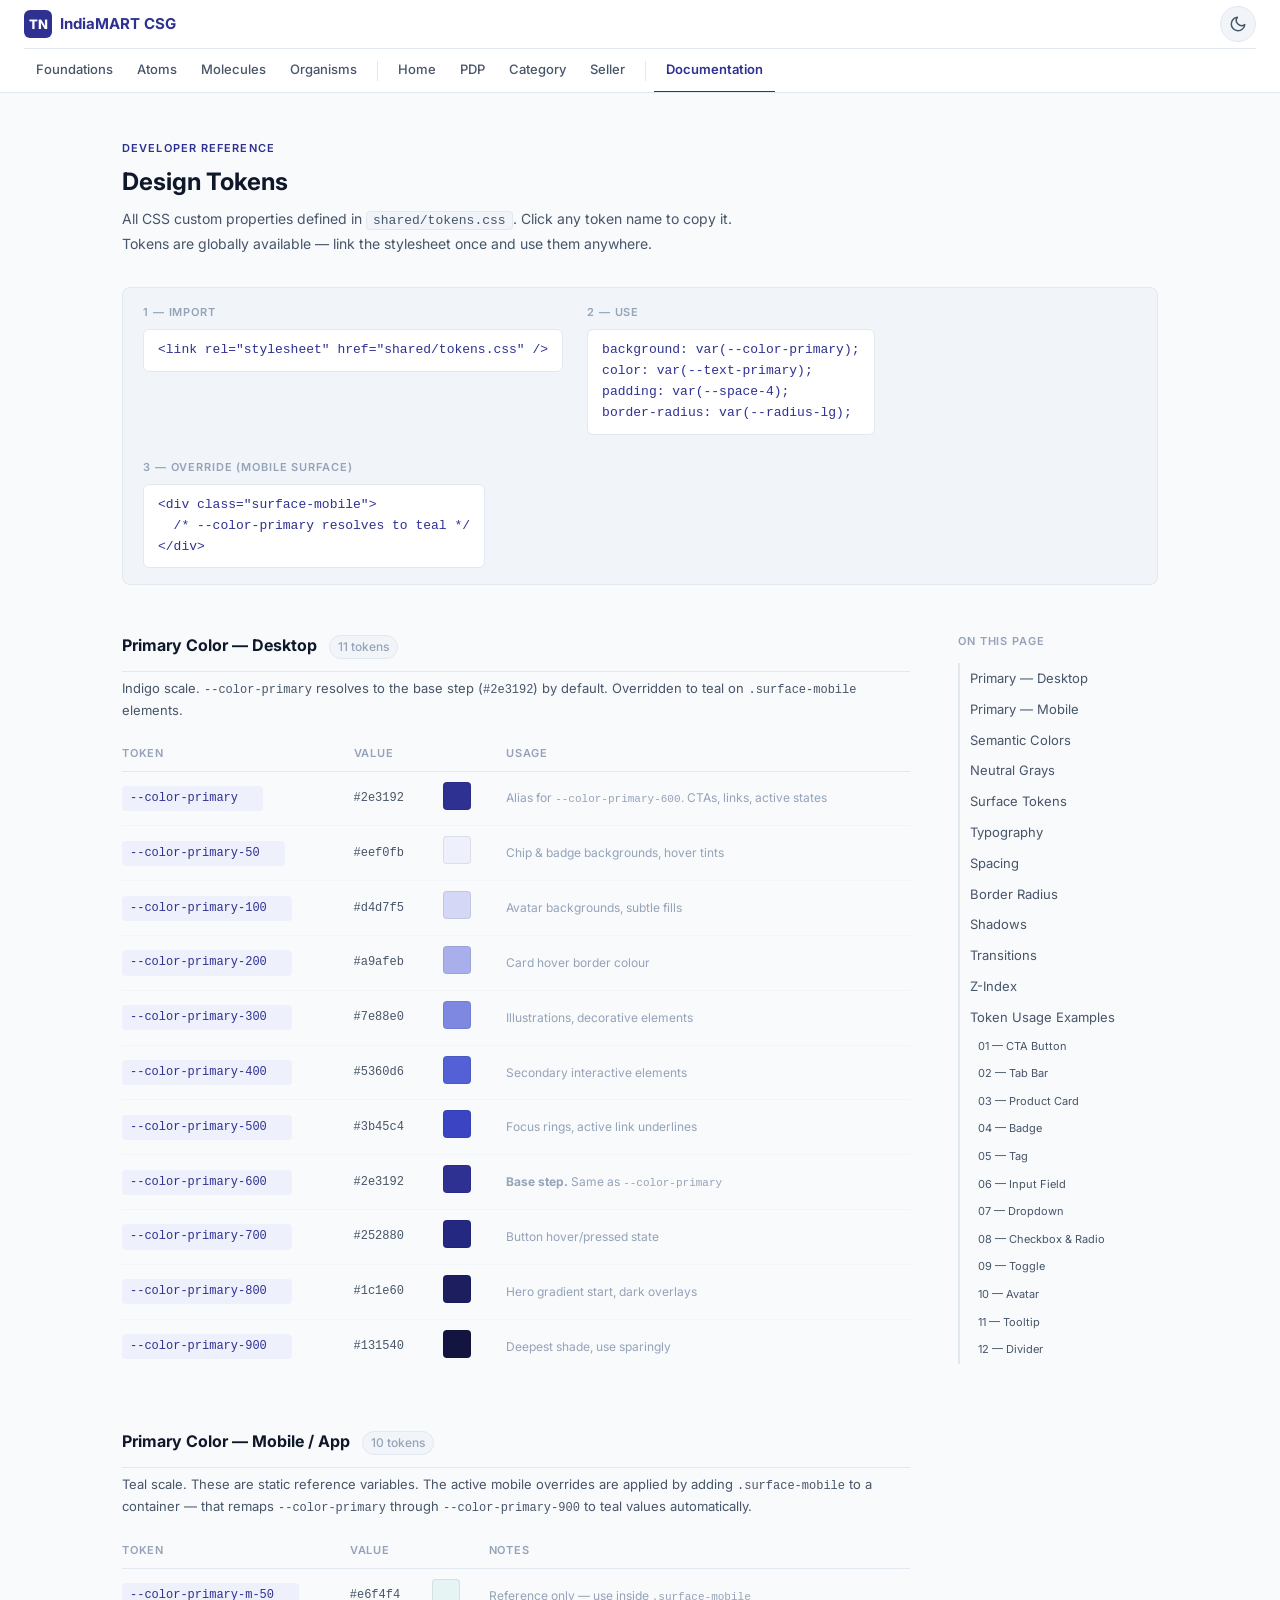
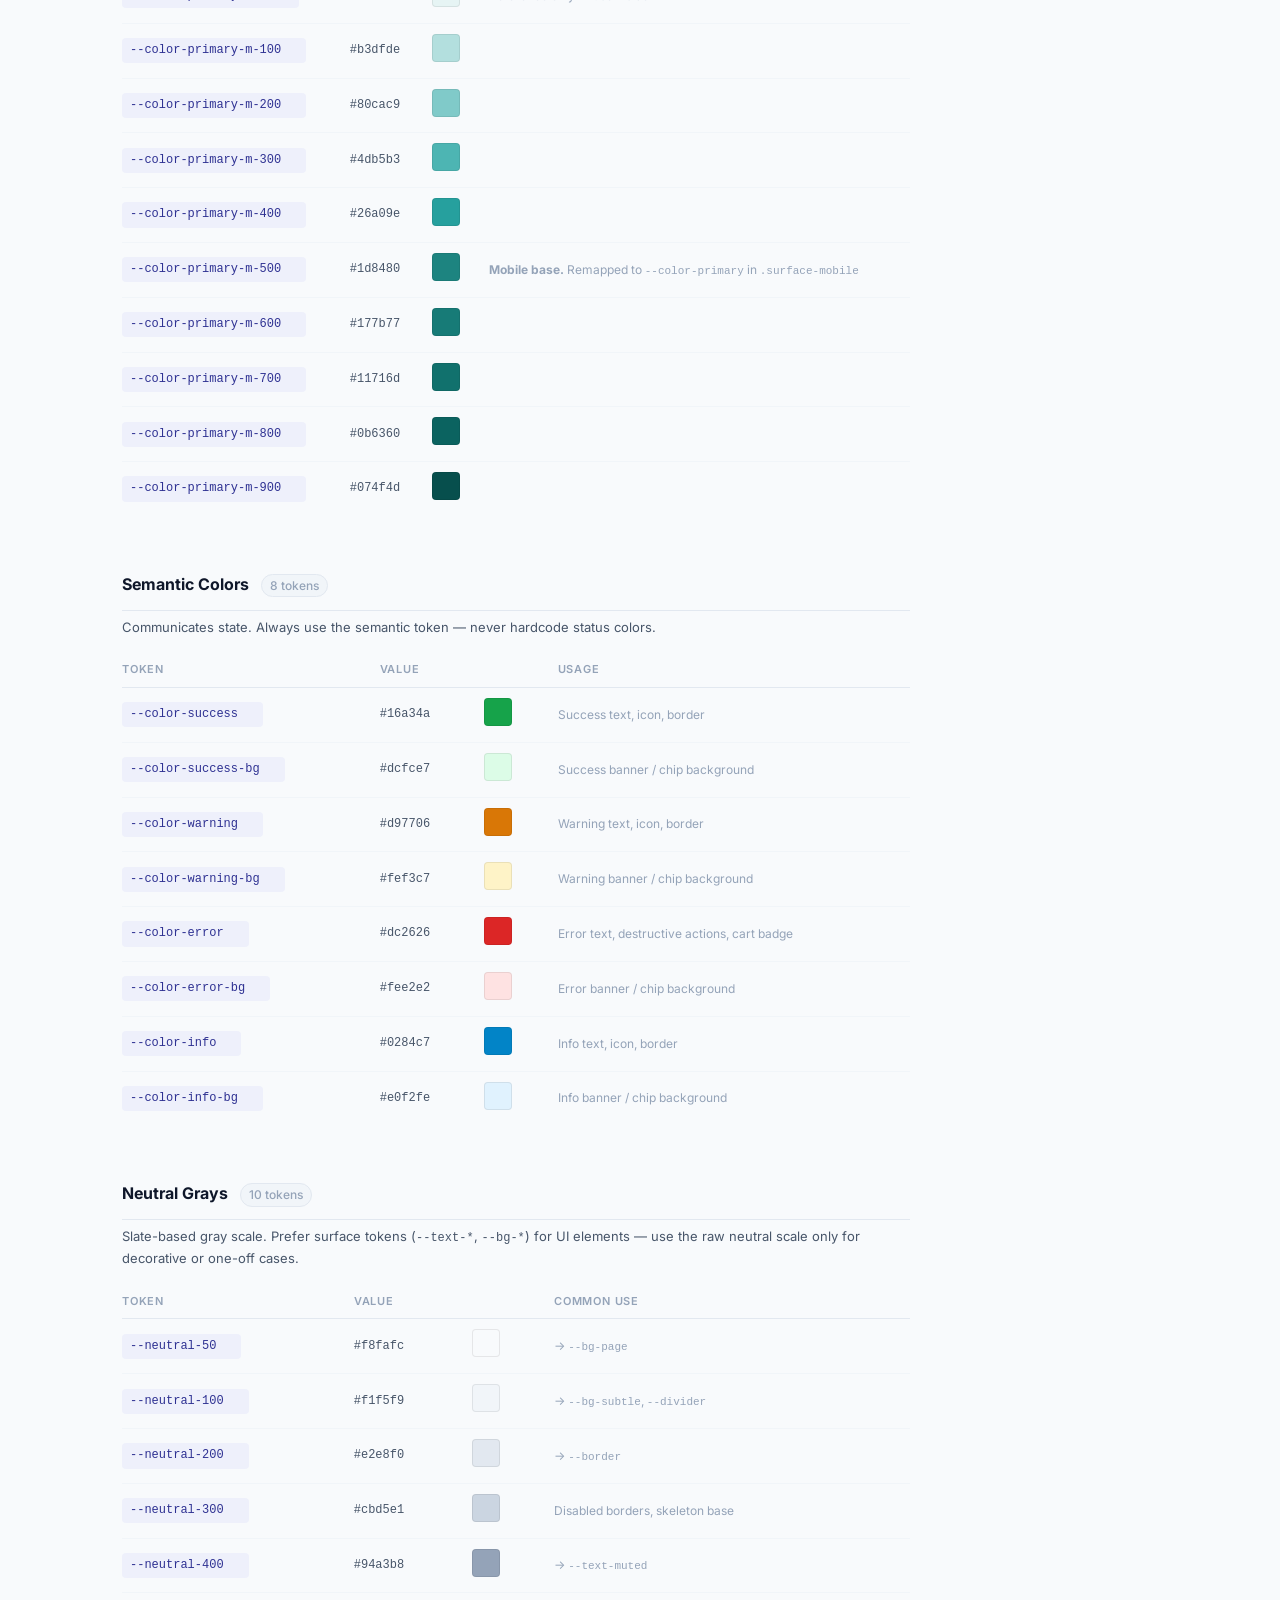
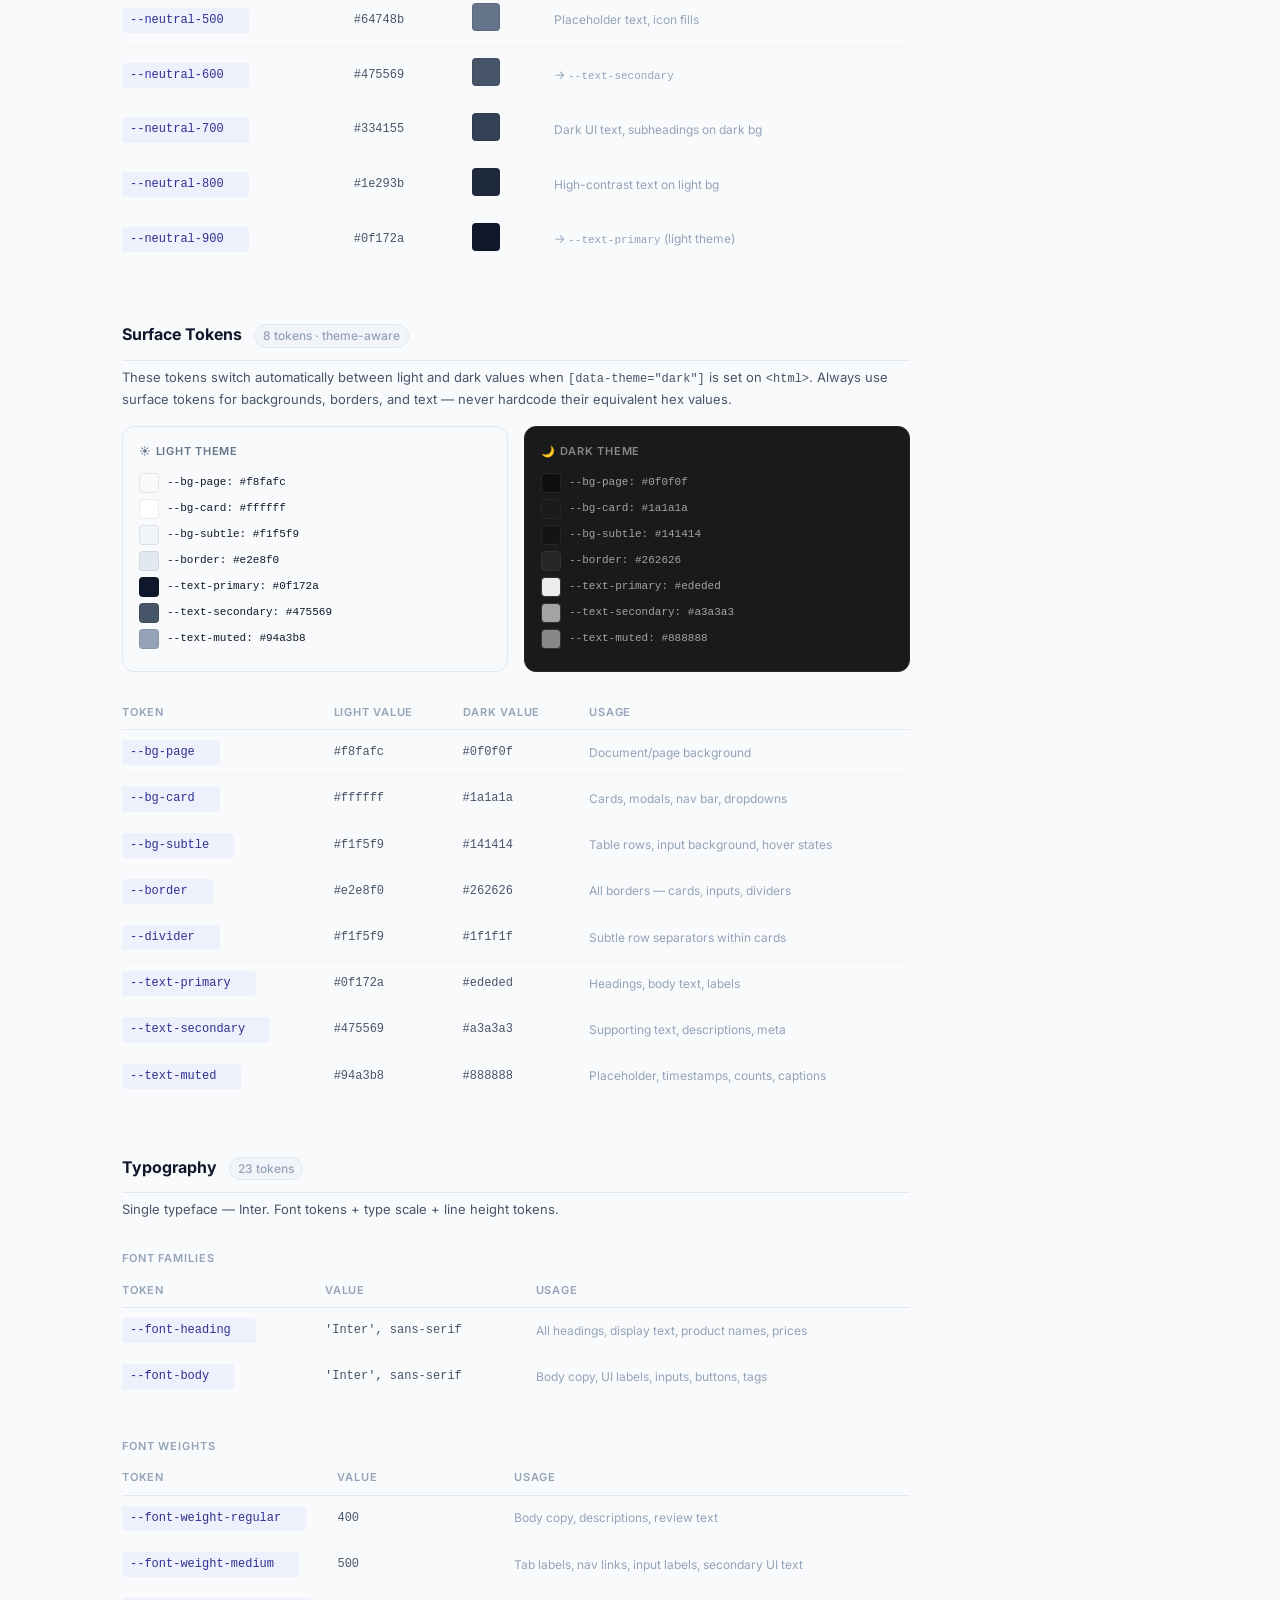
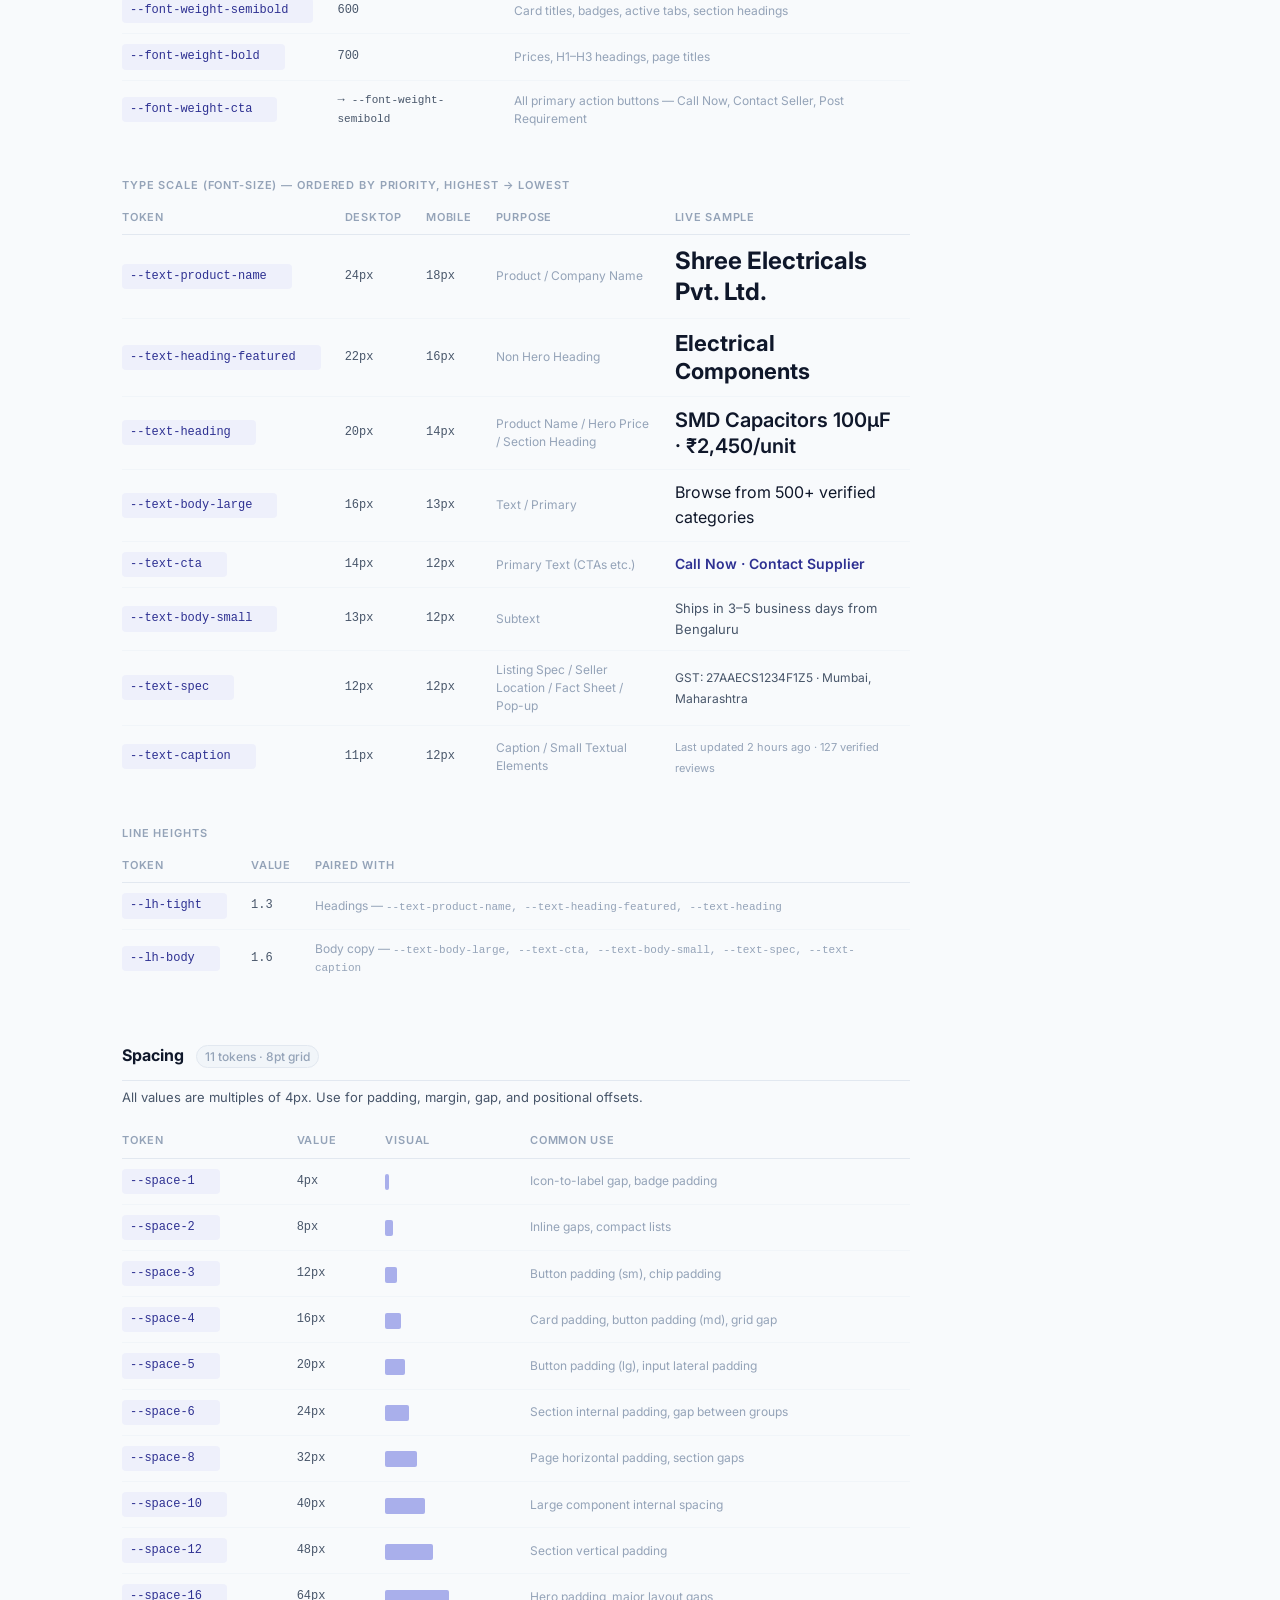
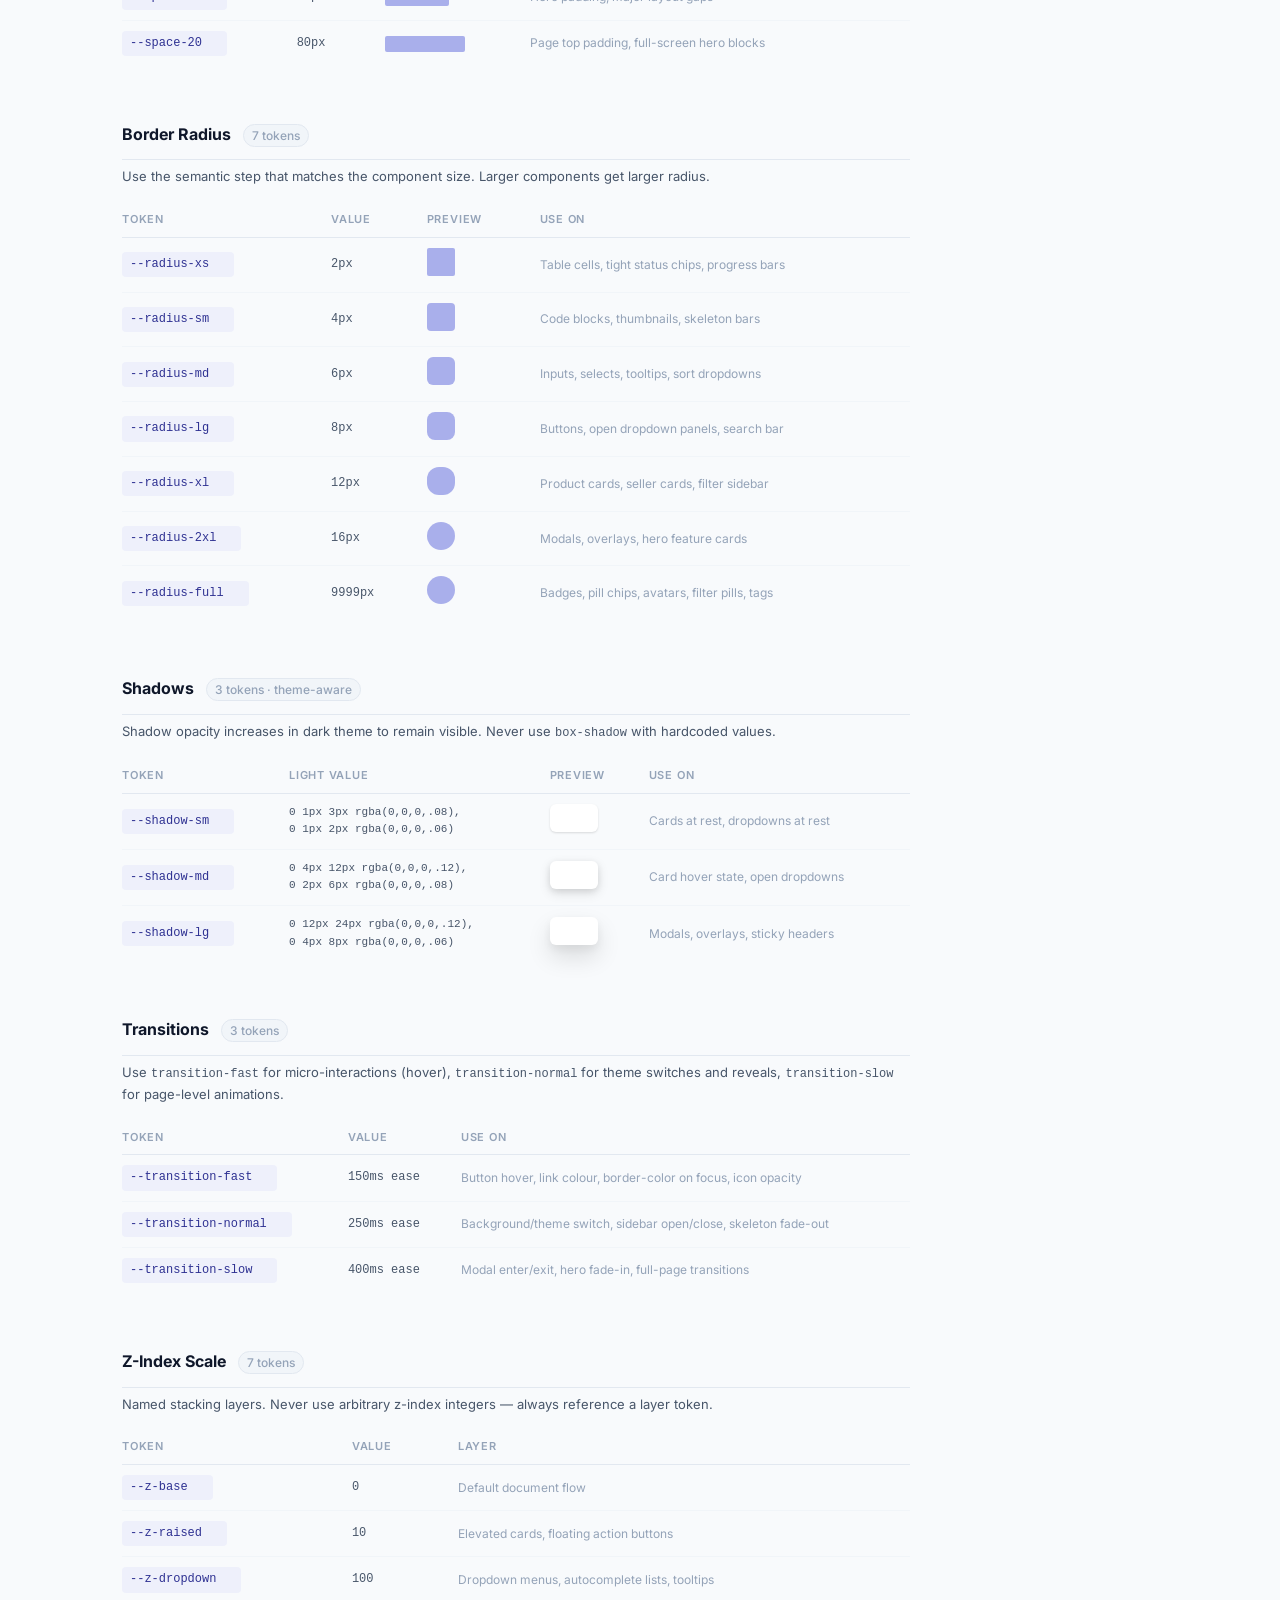
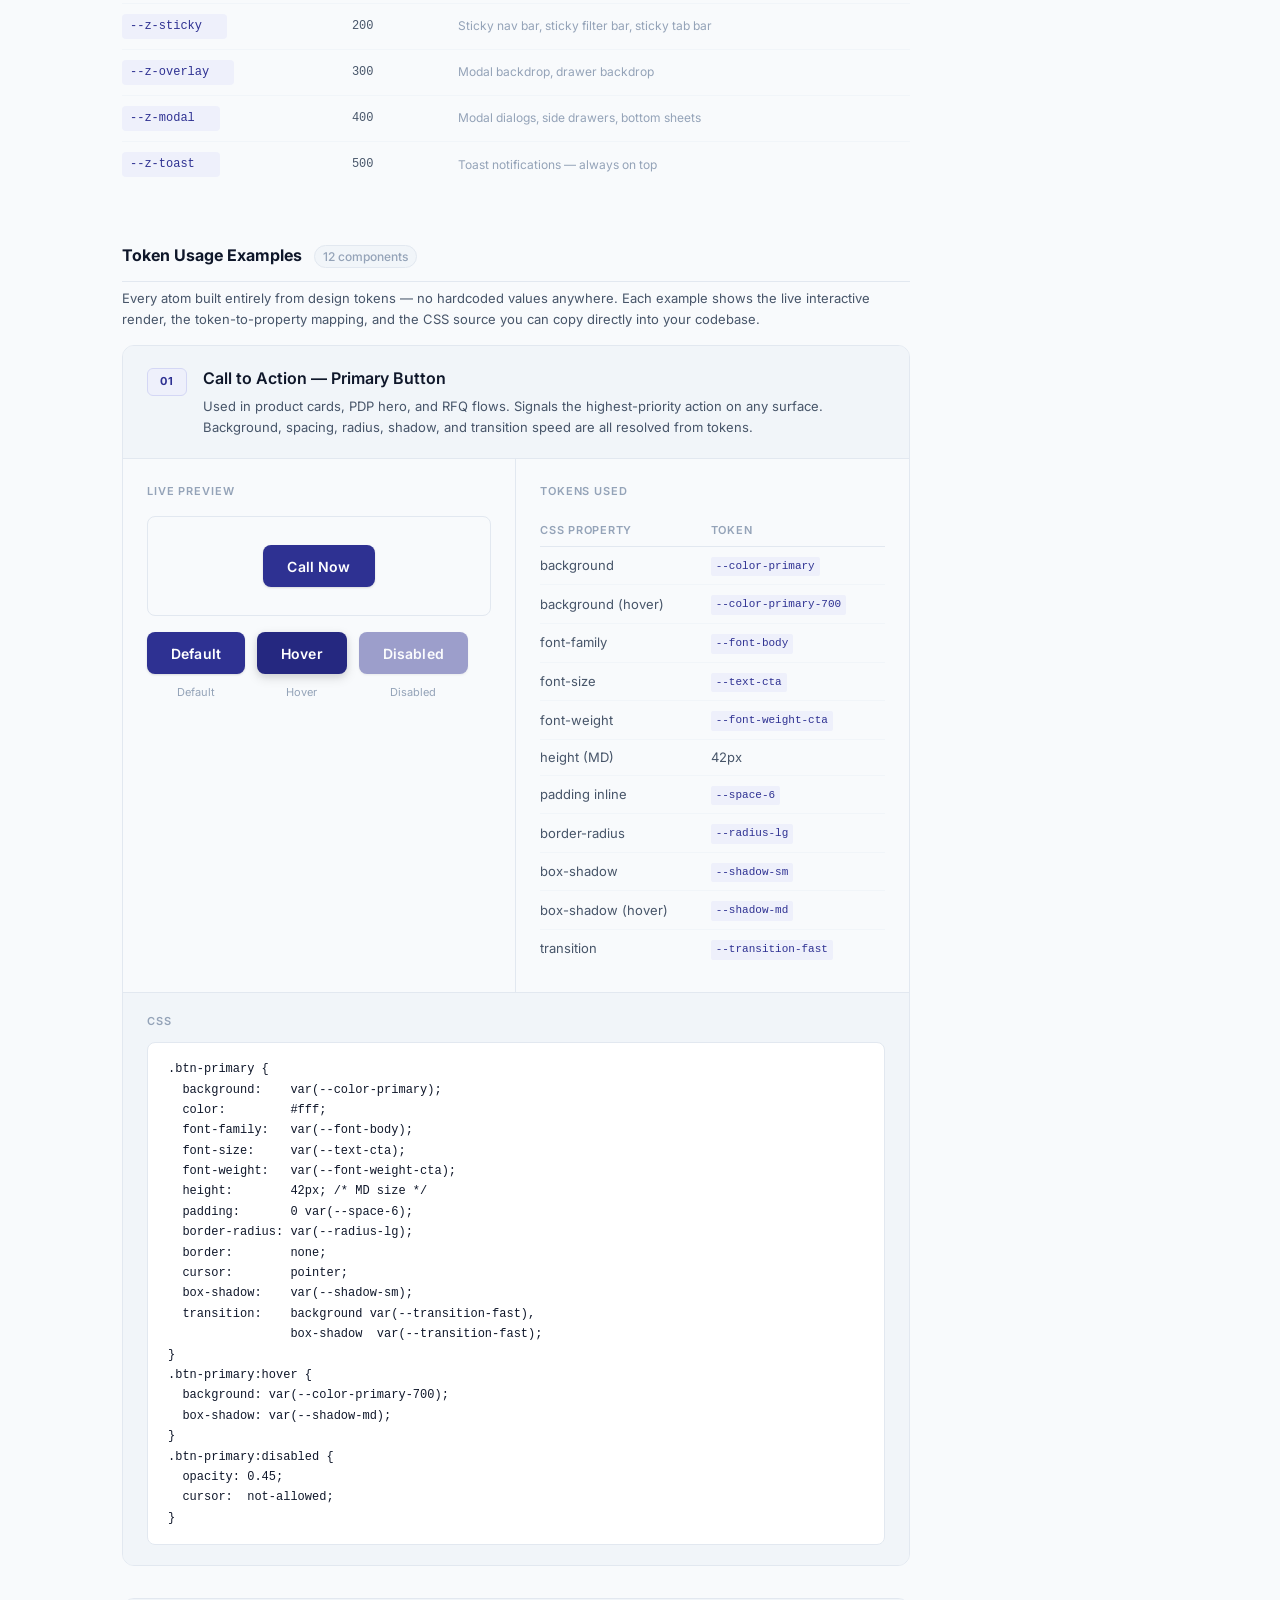
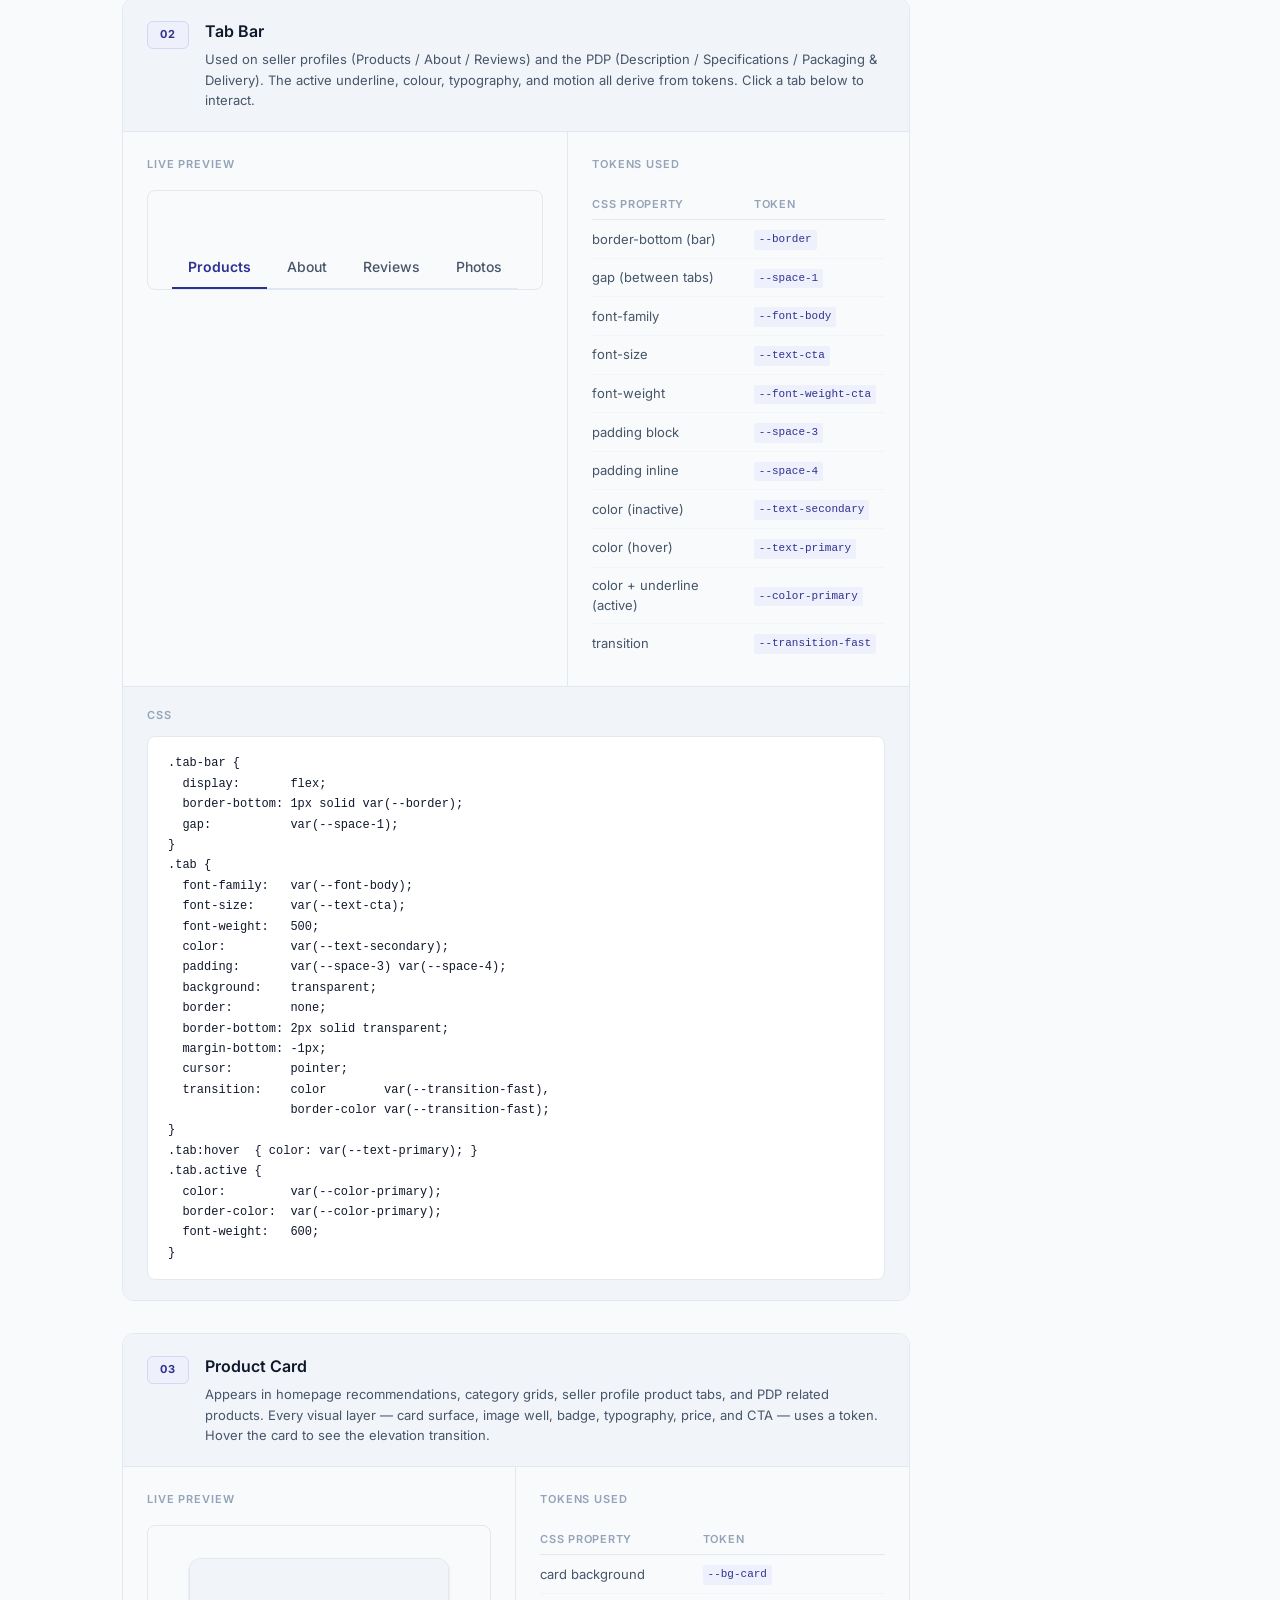
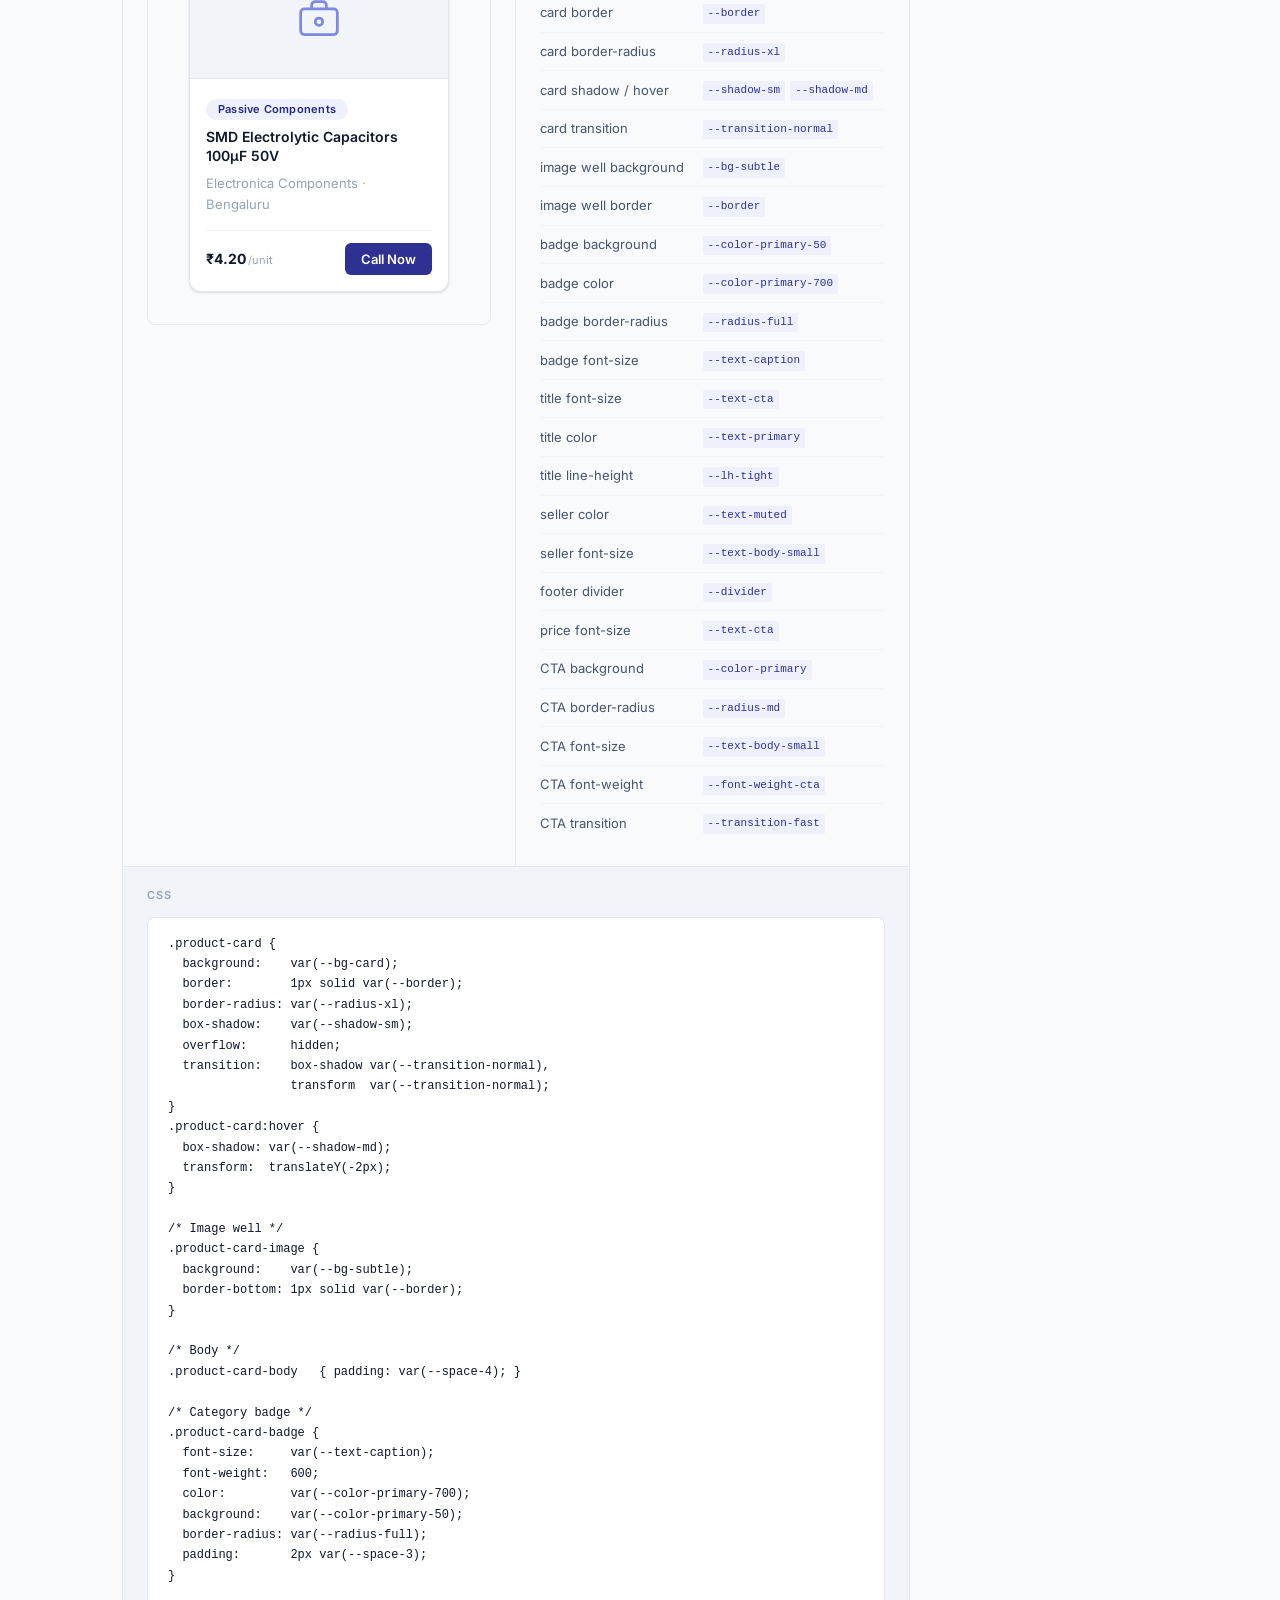
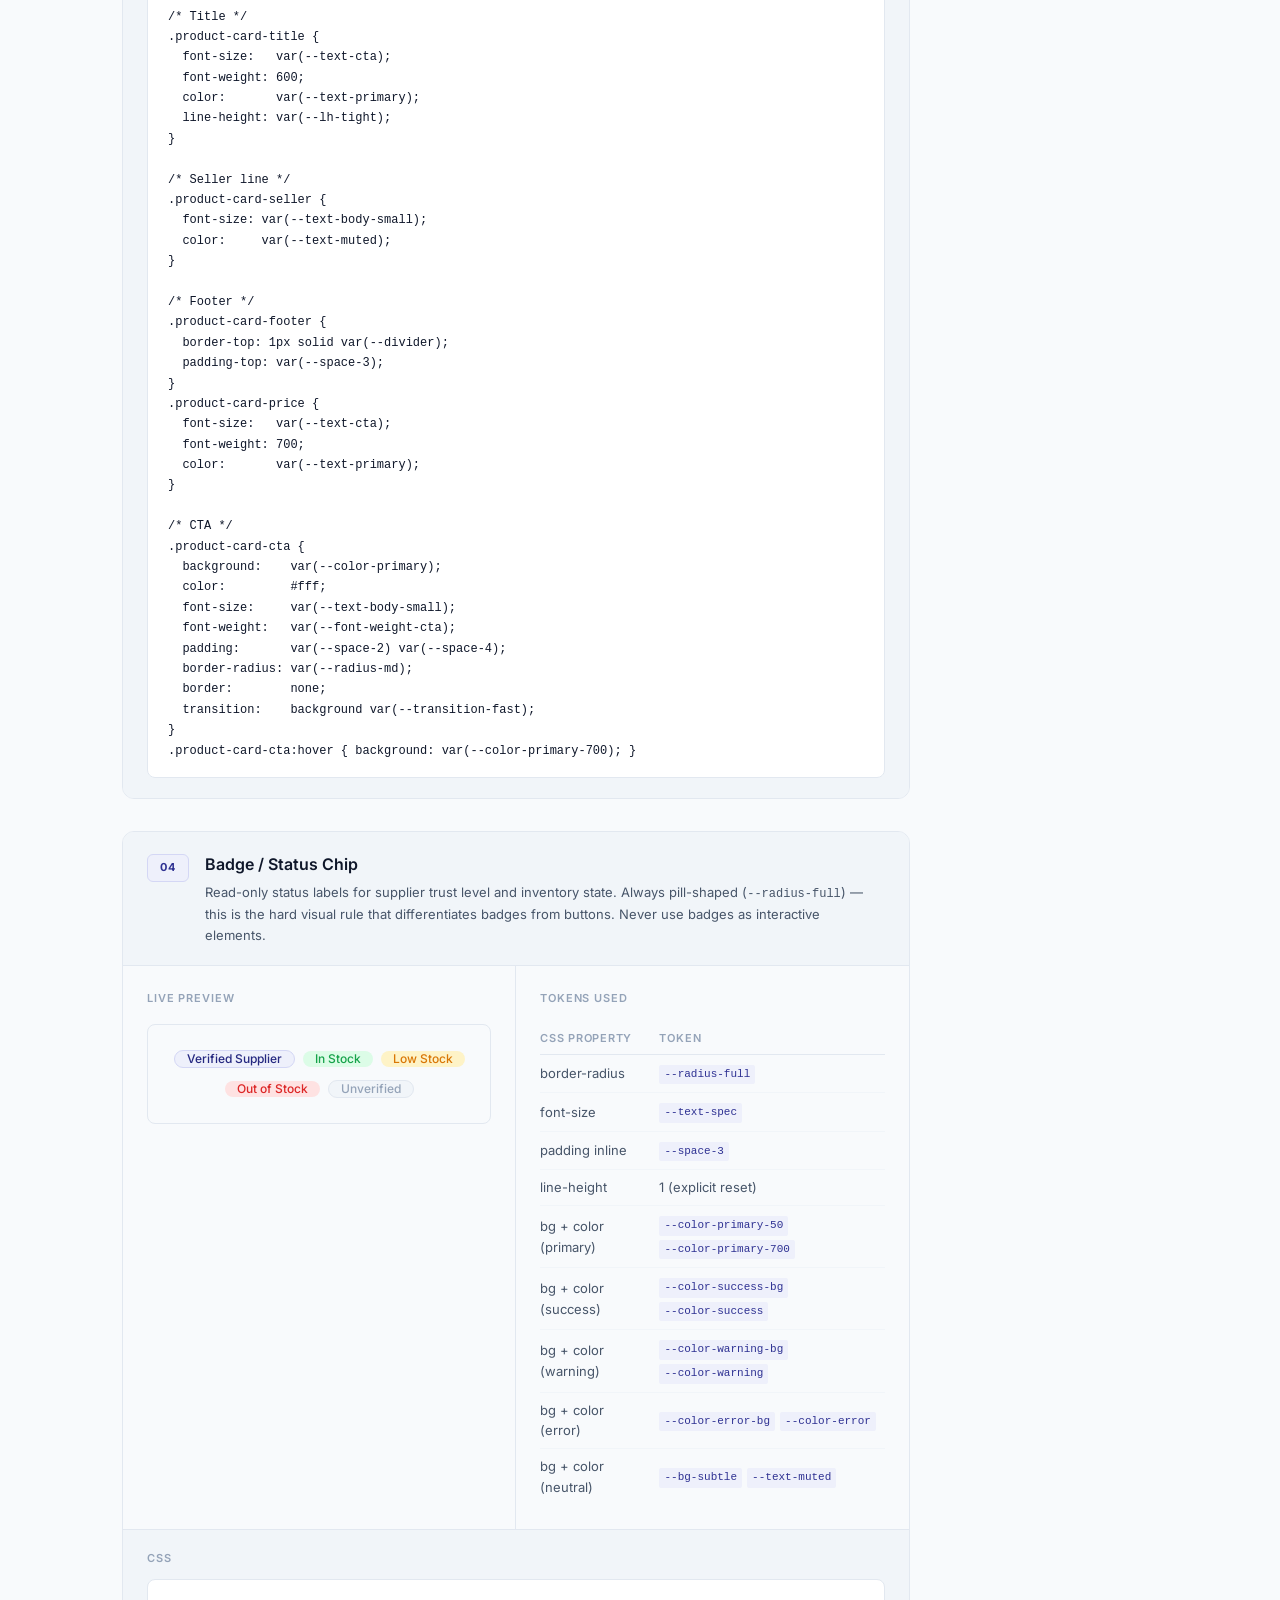
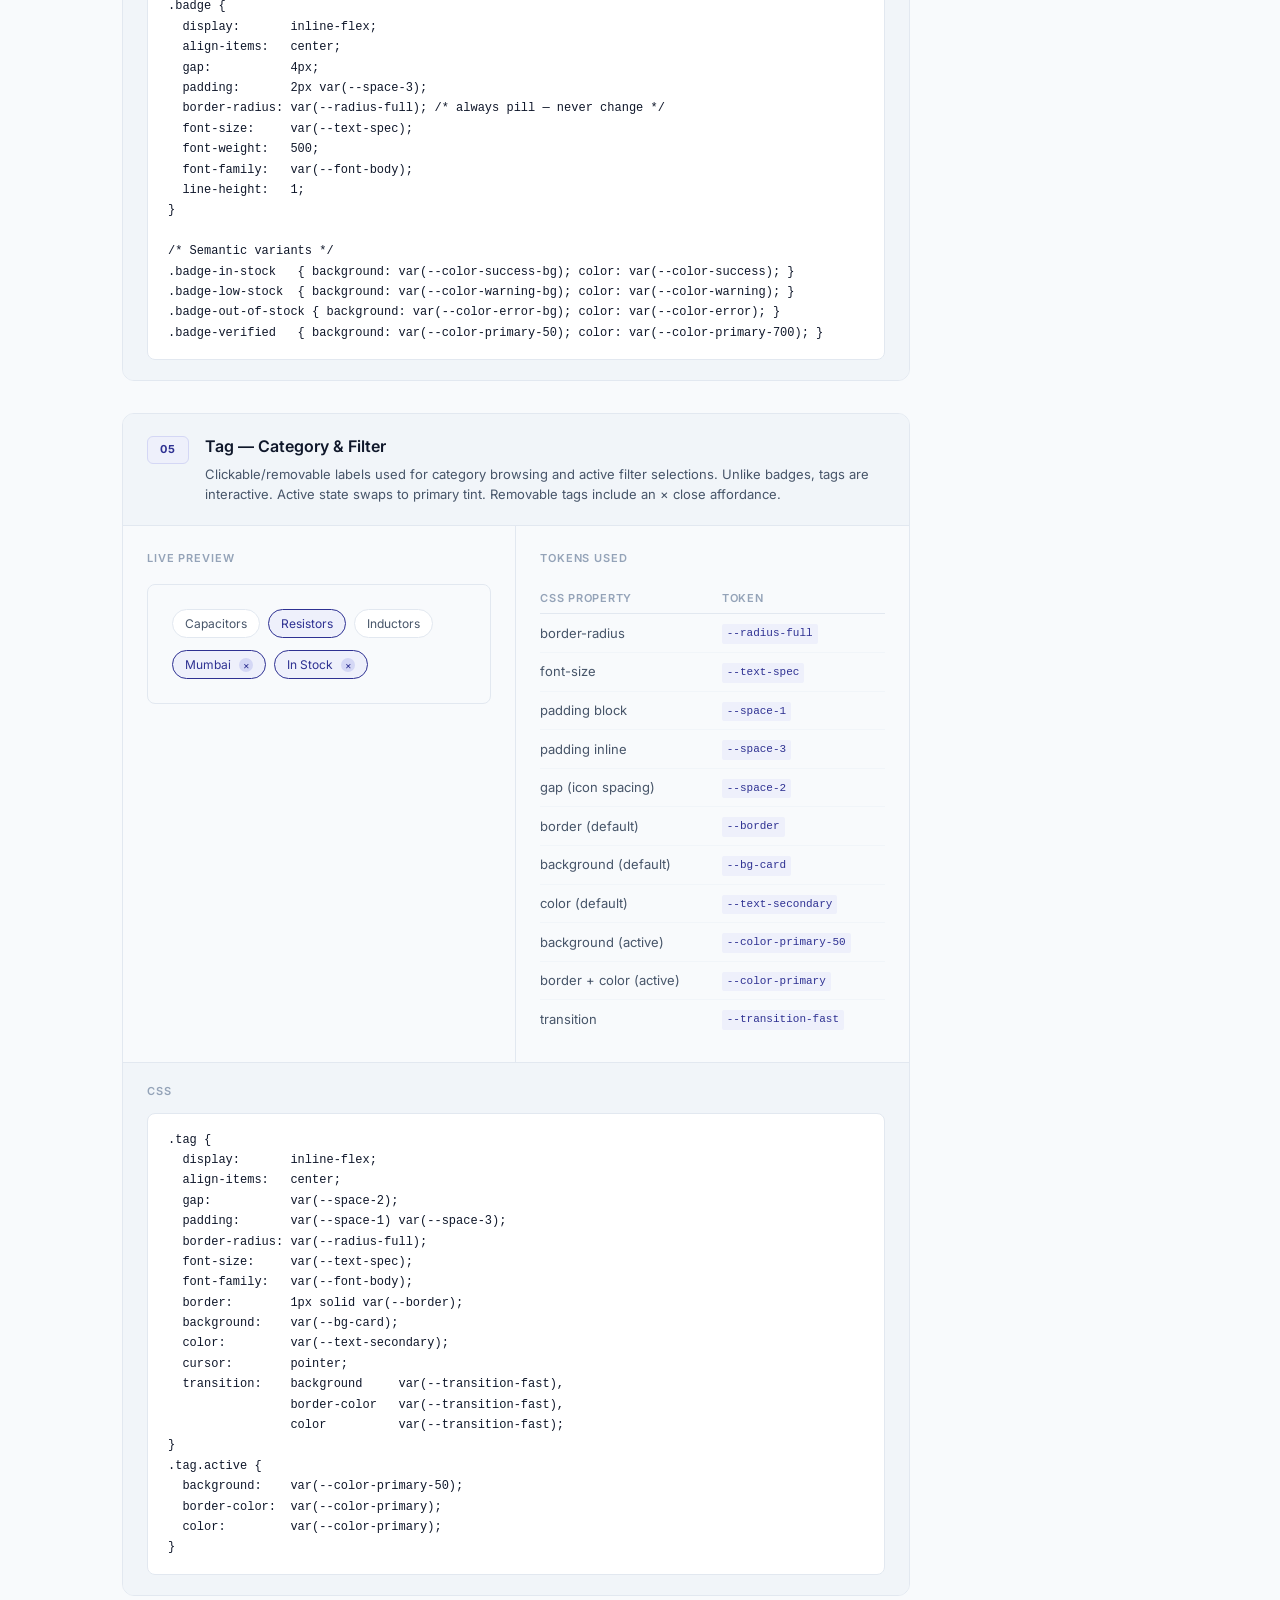
==== commit a2974cad: "made changes to the buttons sections" ====
--- a/design-tokens.html
+++ b/design-tokens.html
@@ -513,7 +513,8 @@
       font-family:   var(--font-body);
       font-size:     var(--text-cta);
       font-weight:   var(--font-weight-cta);
-      padding:       var(--space-3) var(--space-6);
+      height:        42px;
+      padding:       0 var(--space-6);
       border-radius: var(--radius-lg);
       border:        none;
       cursor:        pointer;
@@ -1337,7 +1338,7 @@
                     <tr><td>font-family</td><td><code>--font-body</code></td></tr>
                     <tr><td>font-size</td><td><code>--text-cta</code></td></tr>
                     <tr><td>font-weight</td><td><code>--font-weight-cta</code></td></tr>
-                    <tr><td>padding block</td><td><code>--space-3</code></td></tr>
+                    <tr><td>height (MD)</td><td>42px</td></tr>
                     <tr><td>padding inline</td><td><code>--space-6</code></td></tr>
                     <tr><td>border-radius</td><td><code>--radius-lg</code></td></tr>
                     <tr><td>box-shadow</td><td><code>--shadow-sm</code></td></tr>
@@ -1356,7 +1357,8 @@
   font-family:   var(--font-body);
   font-size:     var(--text-cta);
   font-weight:   var(--font-weight-cta);
-  padding:       var(--space-3) var(--space-6);
+  height:        42px; /* MD size */
+  padding:       0 var(--space-6);
   border-radius: var(--radius-lg);
   border:        none;
   cursor:        pointer;
@@ -1596,6 +1598,728 @@
             </div>
           </div>
 
+          <!-- ─────────────────────────────────────────
+               EXAMPLE 04 — Badge / Status Chip
+               ───────────────────────────────────────── -->
+          <div class="ex-block" id="ex-badge">
+            <div class="ex-block-header">
+              <span class="ex-block-num">04</span>
+              <div>
+                <div class="ex-block-title">Badge / Status Chip</div>
+                <div class="ex-block-desc">Read-only status labels for supplier trust level and inventory state. Always pill-shaped (<code style="font-size:var(--text-spec);font-family:monospace;">--radius-full</code>) — this is the hard visual rule that differentiates badges from buttons. Never use badges as interactive elements.</div>
+              </div>
+            </div>
+            <div class="ex-panels">
+              <div class="ex-preview-panel">
+                <div class="ex-preview-label">Live Preview</div>
+                <div class="ex-preview-area" style="flex-direction:column;gap:var(--space-3);">
+                  <div class="demo-badge-row">
+                    <span class="demo-badge demo-badge-primary">Verified Supplier</span>
+                    <span class="demo-badge demo-badge-success">In Stock</span>
+                    <span class="demo-badge demo-badge-warning">Low Stock</span>
+                  </div>
+                  <div class="demo-badge-row">
+                    <span class="demo-badge demo-badge-error">Out of Stock</span>
+                    <span class="demo-badge demo-badge-neutral">Unverified</span>
+                  </div>
+                </div>
+              </div>
+              <div class="ex-token-panel">
+                <div class="ex-preview-label">Tokens Used</div>
+                <table class="ex-map-table">
+                  <thead><tr><th>CSS Property</th><th>Token</th></tr></thead>
+                  <tbody>
+                    <tr><td>border-radius</td><td><code>--radius-full</code></td></tr>
+                    <tr><td>font-size</td><td><code>--text-spec</code></td></tr>
+                    <tr><td>padding inline</td><td><code>--space-3</code></td></tr>
+                    <tr><td>line-height</td><td>1 (explicit reset)</td></tr>
+                    <tr><td>bg + color (primary)</td><td><code>--color-primary-50</code> <code>--color-primary-700</code></td></tr>
+                    <tr><td>bg + color (success)</td><td><code>--color-success-bg</code> <code>--color-success</code></td></tr>
+                    <tr><td>bg + color (warning)</td><td><code>--color-warning-bg</code> <code>--color-warning</code></td></tr>
+                    <tr><td>bg + color (error)</td><td><code>--color-error-bg</code> <code>--color-error</code></td></tr>
+                    <tr><td>bg + color (neutral)</td><td><code>--bg-subtle</code> <code>--text-muted</code></td></tr>
+                  </tbody>
+                </table>
+              </div>
+            </div>
+            <div class="ex-code-wrap">
+              <div class="ex-code-label">CSS</div>
+              <pre class="ex-code">.badge {
+  display:       inline-flex;
+  align-items:   center;
+  gap:           4px;
+  padding:       2px var(--space-3);
+  border-radius: var(--radius-full); /* always pill — never change */
+  font-size:     var(--text-spec);
+  font-weight:   500;
+  font-family:   var(--font-body);
+  line-height:   1;
+}
+
+/* Semantic variants */
+.badge-in-stock   { background: var(--color-success-bg); color: var(--color-success); }
+.badge-low-stock  { background: var(--color-warning-bg); color: var(--color-warning); }
+.badge-out-of-stock { background: var(--color-error-bg); color: var(--color-error); }
+.badge-verified   { background: var(--color-primary-50); color: var(--color-primary-700); }</pre>
+            </div>
+          </div>
+
+          <!-- ─────────────────────────────────────────
+               EXAMPLE 05 — Tag (Filter)
+               ───────────────────────────────────────── -->
+          <div class="ex-block" id="ex-tag">
+            <div class="ex-block-header">
+              <span class="ex-block-num">05</span>
+              <div>
+                <div class="ex-block-title">Tag — Category &amp; Filter</div>
+                <div class="ex-block-desc">Clickable/removable labels used for category browsing and active filter selections. Unlike badges, tags are interactive. Active state swaps to primary tint. Removable tags include an ×  close affordance.</div>
+              </div>
+            </div>
+            <div class="ex-panels">
+              <div class="ex-preview-panel">
+                <div class="ex-preview-label">Live Preview</div>
+                <div class="ex-preview-area" style="flex-direction:column;gap:var(--space-3);align-items:flex-start;">
+                  <div class="demo-tag-row">
+                    <span class="demo-tag">Capacitors</span>
+                    <span class="demo-tag is-active">Resistors</span>
+                    <span class="demo-tag">Inductors</span>
+                  </div>
+                  <div class="demo-tag-row">
+                    <span class="demo-tag is-active">Mumbai <span class="demo-tag-remove">×</span></span>
+                    <span class="demo-tag is-active">In Stock <span class="demo-tag-remove">×</span></span>
+                  </div>
+                </div>
+              </div>
+              <div class="ex-token-panel">
+                <div class="ex-preview-label">Tokens Used</div>
+                <table class="ex-map-table">
+                  <thead><tr><th>CSS Property</th><th>Token</th></tr></thead>
+                  <tbody>
+                    <tr><td>border-radius</td><td><code>--radius-full</code></td></tr>
+                    <tr><td>font-size</td><td><code>--text-spec</code></td></tr>
+                    <tr><td>padding block</td><td><code>--space-1</code></td></tr>
+                    <tr><td>padding inline</td><td><code>--space-3</code></td></tr>
+                    <tr><td>gap (icon spacing)</td><td><code>--space-2</code></td></tr>
+                    <tr><td>border (default)</td><td><code>--border</code></td></tr>
+                    <tr><td>background (default)</td><td><code>--bg-card</code></td></tr>
+                    <tr><td>color (default)</td><td><code>--text-secondary</code></td></tr>
+                    <tr><td>background (active)</td><td><code>--color-primary-50</code></td></tr>
+                    <tr><td>border + color (active)</td><td><code>--color-primary</code></td></tr>
+                    <tr><td>transition</td><td><code>--transition-fast</code></td></tr>
+                  </tbody>
+                </table>
+              </div>
+            </div>
+            <div class="ex-code-wrap">
+              <div class="ex-code-label">CSS</div>
+              <pre class="ex-code">.tag {
+  display:       inline-flex;
+  align-items:   center;
+  gap:           var(--space-2);
+  padding:       var(--space-1) var(--space-3);
+  border-radius: var(--radius-full);
+  font-size:     var(--text-spec);
+  font-family:   var(--font-body);
+  border:        1px solid var(--border);
+  background:    var(--bg-card);
+  color:         var(--text-secondary);
+  cursor:        pointer;
+  transition:    background     var(--transition-fast),
+                 border-color   var(--transition-fast),
+                 color          var(--transition-fast);
+}
+.tag.active {
+  background:    var(--color-primary-50);
+  border-color:  var(--color-primary);
+  color:         var(--color-primary);
+}</pre>
+            </div>
+          </div>
+
+          <!-- ─────────────────────────────────────────
+               EXAMPLE 06 — Input Field
+               ───────────────────────────────────────── -->
+          <div class="ex-block" id="ex-input">
+            <div class="ex-block-header">
+              <span class="ex-block-num">06</span>
+              <div>
+                <div class="ex-block-title">Input Field</div>
+                <div class="ex-block-desc">Text inputs used across forms — search, RFQ, seller onboarding. Focus ring uses a 3px primary tint (<code style="font-size:var(--text-spec);font-family:monospace;">rgba(46,49,146,0.12)</code>). Error state swaps border and ring to <code style="font-size:var(--text-spec);font-family:monospace;">--color-error</code>. Click the field below to see the focus ring.</div>
+              </div>
+            </div>
+            <div class="ex-panels">
+              <div class="ex-preview-panel">
+                <div class="ex-preview-label">Live Preview</div>
+                <div class="ex-preview-area">
+                  <div class="demo-input-stack">
+                    <div class="demo-field">
+                      <label class="demo-field-label">Company Name</label>
+                      <input class="demo-input" type="text" placeholder="e.g. Shree Electricals">
+                      <span class="demo-field-helper">As registered with GST</span>
+                    </div>
+                    <div class="demo-field">
+                      <label class="demo-field-label">GST Number</label>
+                      <input class="demo-input is-error" type="text" value="27AABCU9603R1ZX">
+                      <span class="demo-field-error">Invalid GST format</span>
+                    </div>
+                  </div>
+                </div>
+              </div>
+              <div class="ex-token-panel">
+                <div class="ex-preview-label">Tokens Used</div>
+                <table class="ex-map-table">
+                  <thead><tr><th>CSS Property</th><th>Token</th></tr></thead>
+                  <tbody>
+                    <tr><td>height</td><td>40px (5 × 8pt grid)</td></tr>
+                    <tr><td>padding inline</td><td><code>--space-3</code></td></tr>
+                    <tr><td>border</td><td><code>--border</code></td></tr>
+                    <tr><td>border-radius</td><td><code>--radius-md</code></td></tr>
+                    <tr><td>background</td><td><code>--bg-card</code></td></tr>
+                    <tr><td>font-size</td><td><code>--text-cta</code></td></tr>
+                    <tr><td>color</td><td><code>--text-primary</code></td></tr>
+                    <tr><td>placeholder color</td><td><code>--text-muted</code></td></tr>
+                    <tr><td>focus border</td><td><code>--color-primary</code></td></tr>
+                    <tr><td>focus ring</td><td><code>rgba(46,49,146,0.12)</code></td></tr>
+                    <tr><td>error border + ring</td><td><code>--color-error</code></td></tr>
+                    <tr><td>label font-size</td><td><code>--text-spec</code></td></tr>
+                    <tr><td>helper color</td><td><code>--text-muted</code></td></tr>
+                    <tr><td>error color</td><td><code>--color-error</code></td></tr>
+                    <tr><td>transition</td><td><code>--transition-fast</code></td></tr>
+                  </tbody>
+                </table>
+              </div>
+            </div>
+            <div class="ex-code-wrap">
+              <div class="ex-code-label">CSS</div>
+              <pre class="ex-code">.input-field {
+  height:        40px;
+  padding:       0 var(--space-3);
+  background:    var(--bg-card);
+  border:        1.5px solid var(--border);
+  border-radius: var(--radius-md);
+  font-size:     var(--text-cta);
+  color:         var(--text-primary);
+  font-family:   var(--font-body);
+  transition:    border-color var(--transition-fast),
+                 box-shadow   var(--transition-fast);
+}
+.input-field::placeholder { color: var(--text-muted); }
+.input-field:focus {
+  outline:      none;
+  border-color: var(--color-primary);
+  box-shadow:   0 0 0 3px rgba(46,49,146,0.12);
+}
+.is-error .input-field {
+  border-color: var(--color-error);
+}
+.is-error .input-field:focus {
+  box-shadow: 0 0 0 3px rgba(220,38,38,0.12);
+}
+.input-label  { font-size: var(--text-spec); color: var(--text-primary); }
+.input-helper { font-size: var(--text-spec); color: var(--text-muted); }
+.input-error  { font-size: var(--text-spec); color: var(--color-error); }</pre>
+            </div>
+          </div>
+
+          <!-- ─────────────────────────────────────────
+               EXAMPLE 07 — Dropdown / Select
+               ───────────────────────────────────────── -->
+          <div class="ex-block" id="ex-dropdown">
+            <div class="ex-block-header">
+              <span class="ex-block-num">07</span>
+              <div>
+                <div class="ex-block-title">Dropdown / Select</div>
+                <div class="ex-block-desc">Native <code style="font-size:var(--text-spec);font-family:monospace;">&lt;select&gt;</code> styled consistently with input fields — same height, radius, border, and focus treatment. The chevron icon is embedded as an SVG data URI. Reserve the custom dropdown for search or multi-select needs.</div>
+              </div>
+            </div>
+            <div class="ex-panels">
+              <div class="ex-preview-panel">
+                <div class="ex-preview-label">Live Preview</div>
+                <div class="ex-preview-area" style="flex-direction:column;gap:var(--space-3);">
+                  <select class="demo-select">
+                    <option>Select Category</option>
+                    <option>Electrical Components</option>
+                    <option>Passive Components</option>
+                    <option>Semiconductors</option>
+                  </select>
+                  <select class="demo-select">
+                    <option selected>Mumbai</option>
+                    <option>Delhi</option>
+                    <option>Bengaluru</option>
+                    <option>Chennai</option>
+                  </select>
+                </div>
+              </div>
+              <div class="ex-token-panel">
+                <div class="ex-preview-label">Tokens Used</div>
+                <table class="ex-map-table">
+                  <thead><tr><th>CSS Property</th><th>Token</th></tr></thead>
+                  <tbody>
+                    <tr><td>height</td><td>40px (matches input fields)</td></tr>
+                    <tr><td>padding inline</td><td><code>--space-3</code></td></tr>
+                    <tr><td>border</td><td><code>--border</code></td></tr>
+                    <tr><td>border-radius</td><td><code>--radius-md</code></td></tr>
+                    <tr><td>background</td><td><code>--bg-card</code></td></tr>
+                    <tr><td>font-size</td><td><code>--text-cta</code></td></tr>
+                    <tr><td>color</td><td><code>--text-primary</code></td></tr>
+                    <tr><td>focus border + ring</td><td><code>--color-primary</code></td></tr>
+                    <tr><td>chevron padding</td><td><code>--space-8</code></td></tr>
+                    <tr><td>transition</td><td><code>--transition-fast</code></td></tr>
+                  </tbody>
+                </table>
+              </div>
+            </div>
+            <div class="ex-code-wrap">
+              <div class="ex-code-label">CSS</div>
+              <pre class="ex-code">.select-field {
+  height:             40px;
+  padding:            0 var(--space-8) 0 var(--space-3);
+  background:         var(--bg-card);
+  border:             1.5px solid var(--border);
+  border-radius:      var(--radius-md);
+  font-size:          var(--text-cta);
+  color:              var(--text-primary);
+  font-family:        var(--font-body);
+  appearance:         none;
+  background-image:   url("chevron-svg-data-uri");
+  background-repeat:  no-repeat;
+  background-position: right var(--space-3) center;
+  cursor:             pointer;
+  transition:         border-color var(--transition-fast),
+                      box-shadow   var(--transition-fast);
+}
+.select-field:focus {
+  outline:      none;
+  border-color: var(--color-primary);
+  box-shadow:   0 0 0 3px rgba(46,49,146,0.12);
+}</pre>
+            </div>
+          </div>
+
+          <!-- ─────────────────────────────────────────
+               EXAMPLE 08 — Checkbox & Radio
+               ───────────────────────────────────────── -->
+          <div class="ex-block" id="ex-checkbox">
+            <div class="ex-block-header">
+              <span class="ex-block-num">08</span>
+              <div>
+                <div class="ex-block-title">Checkbox &amp; Radio Button</div>
+                <div class="ex-block-desc">Selection controls for filter sidebars, preference forms, and RFQ multi-select. Both use <code style="font-size:var(--text-spec);font-family:monospace;">--color-primary</code> for checked state. Checkboxes use <code style="font-size:var(--text-spec);font-family:monospace;">--radius-sm</code> (square with soft corner). Radios use <code style="font-size:var(--text-spec);font-family:monospace;">--radius-full</code>. Disabled retains state at 45% opacity.</div>
+              </div>
+            </div>
+            <div class="ex-panels">
+              <div class="ex-preview-panel">
+                <div class="ex-preview-label">Live Preview</div>
+                <div class="ex-preview-area" style="flex-direction:column;gap:var(--space-5);align-items:flex-start;">
+                  <div class="demo-check-stack">
+                    <label class="demo-check-row">
+                      <span class="demo-check-box"></span> Unchecked
+                    </label>
+                    <label class="demo-check-row">
+                      <span class="demo-check-box is-checked">
+                        <svg width="10" height="10" viewBox="0 0 12 12" fill="none"><polyline points="2,6 5,9 10,3" stroke="#fff" stroke-width="1.8" stroke-linecap="round" stroke-linejoin="round"/></svg>
+                      </span> Checked
+                    </label>
+                    <label class="demo-check-row">
+                      <span class="demo-check-box is-checked is-disabled">
+                        <svg width="10" height="10" viewBox="0 0 12 12" fill="none"><polyline points="2,6 5,9 10,3" stroke="#fff" stroke-width="1.8" stroke-linecap="round" stroke-linejoin="round"/></svg>
+                      </span> Disabled
+                    </label>
+                  </div>
+                  <div class="demo-check-stack">
+                    <label class="demo-check-row">
+                      <span class="demo-radio-box"></span> Unselected
+                    </label>
+                    <label class="demo-check-row">
+                      <span class="demo-radio-box is-checked"><span class="demo-radio-dot"></span></span> Selected
+                    </label>
+                  </div>
+                </div>
+              </div>
+              <div class="ex-token-panel">
+                <div class="ex-preview-label">Tokens Used</div>
+                <table class="ex-map-table">
+                  <thead><tr><th>CSS Property</th><th>Token</th></tr></thead>
+                  <tbody>
+                    <tr><td>checkbox border-radius</td><td><code>--radius-sm</code></td></tr>
+                    <tr><td>radio border-radius</td><td><code>--radius-full</code></td></tr>
+                    <tr><td>border (unchecked)</td><td><code>--border</code></td></tr>
+                    <tr><td>background (unchecked)</td><td><code>--bg-card</code></td></tr>
+                    <tr><td>bg + border (checked)</td><td><code>--color-primary</code></td></tr>
+                    <tr><td>radio dot color</td><td><code>--color-primary</code></td></tr>
+                    <tr><td>label font-size</td><td><code>--text-cta</code></td></tr>
+                    <tr><td>label color</td><td><code>--text-primary</code></td></tr>
+                    <tr><td>disabled opacity</td><td>0.45</td></tr>
+                    <tr><td>gap (icon + label)</td><td><code>--space-2</code></td></tr>
+                    <tr><td>transition</td><td><code>--transition-fast</code></td></tr>
+                  </tbody>
+                </table>
+              </div>
+            </div>
+            <div class="ex-code-wrap">
+              <div class="ex-code-label">CSS</div>
+              <pre class="ex-code">.checkbox-box {
+  width:         18px;
+  height:        18px;
+  border-radius: var(--radius-sm);
+  border:        1.5px solid var(--border);
+  background:    var(--bg-card);
+  transition:    background      var(--transition-fast),
+                 border-color    var(--transition-fast);
+}
+.checkbox-box.checked {
+  background:    var(--color-primary);
+  border-color:  var(--color-primary);
+}
+
+.radio-box {
+  width:         18px;
+  height:        18px;
+  border-radius: var(--radius-full);
+  border:        1.5px solid var(--border);
+  background:    var(--bg-card);
+  transition:    border-color var(--transition-fast);
+}
+.radio-box.checked { border-color: var(--color-primary); }
+.radio-dot {
+  width: 8px; height: 8px;
+  border-radius: var(--radius-full);
+  background: var(--color-primary);
+}
+
+/* Disabled state */
+.checkbox-box.disabled,
+.radio-box.disabled { opacity: 0.45; cursor: not-allowed; }</pre>
+            </div>
+          </div>
+
+          <!-- ─────────────────────────────────────────
+               EXAMPLE 09 — Toggle / Switch
+               ───────────────────────────────────────── -->
+          <div class="ex-block" id="ex-toggle">
+            <div class="ex-block-header">
+              <span class="ex-block-num">09</span>
+              <div>
+                <div class="ex-block-title">Toggle / Switch</div>
+                <div class="ex-block-desc">Binary on/off controls for notification preferences and feature flags. The thumb slides using CSS <code style="font-size:var(--text-spec);font-family:monospace;">transform: translateX()</code> — no JS position changes. Off state uses neutral surface tokens; on state uses primary. Disabled retains current state at 45% opacity.</div>
+              </div>
+            </div>
+            <div class="ex-panels">
+              <div class="ex-preview-panel">
+                <div class="ex-preview-label">Live Preview</div>
+                <div class="ex-preview-area">
+                  <div class="demo-toggle-stack">
+                    <div class="demo-toggle-row">
+                      <div class="demo-toggle-track"><div class="demo-toggle-thumb"></div></div>
+                      Off
+                    </div>
+                    <div class="demo-toggle-row">
+                      <div class="demo-toggle-track is-on"><div class="demo-toggle-thumb"></div></div>
+                      On
+                    </div>
+                    <div class="demo-toggle-row">
+                      <div class="demo-toggle-track is-on is-disabled"><div class="demo-toggle-thumb"></div></div>
+                      Disabled (on)
+                    </div>
+                  </div>
+                </div>
+              </div>
+              <div class="ex-token-panel">
+                <div class="ex-preview-label">Tokens Used</div>
+                <table class="ex-map-table">
+                  <thead><tr><th>CSS Property</th><th>Token</th></tr></thead>
+                  <tbody>
+                    <tr><td>track border-radius</td><td><code>--radius-full</code></td></tr>
+                    <tr><td>track bg (off)</td><td><code>--bg-subtle</code></td></tr>
+                    <tr><td>track border (off)</td><td><code>--border</code></td></tr>
+                    <tr><td>track bg + border (on)</td><td><code>--color-primary</code></td></tr>
+                    <tr><td>thumb border-radius</td><td><code>--radius-full</code></td></tr>
+                    <tr><td>thumb shadow</td><td><code>--shadow-sm</code></td></tr>
+                    <tr><td>thumb color</td><td>#fff (always white)</td></tr>
+                    <tr><td>disabled opacity</td><td>0.45</td></tr>
+                    <tr><td>transition (track)</td><td><code>--transition-fast</code></td></tr>
+                    <tr><td>transition (thumb)</td><td><code>--transition-fast</code></td></tr>
+                    <tr><td>label font-size</td><td><code>--text-cta</code></td></tr>
+                    <tr><td>gap (track + label)</td><td><code>--space-3</code></td></tr>
+                  </tbody>
+                </table>
+              </div>
+            </div>
+            <div class="ex-code-wrap">
+              <div class="ex-code-label">CSS</div>
+              <pre class="ex-code">.toggle-track {
+  width:         44px;
+  height:        24px;
+  border-radius: var(--radius-full);
+  background:    var(--bg-subtle);
+  border:        1.5px solid var(--border);
+  position:      relative;
+  cursor:        pointer;
+  transition:    background      var(--transition-fast),
+                 border-color    var(--transition-fast);
+}
+.toggle-track.on {
+  background:   var(--color-primary);
+  border-color: var(--color-primary);
+}
+.toggle-track.disabled { opacity: 0.45; cursor: not-allowed; }
+
+.toggle-thumb {
+  width:         18px;
+  height:        18px;
+  border-radius: var(--radius-full);
+  background:    #fff;
+  position:      absolute;
+  top: 2px; left: 2px;
+  box-shadow:    var(--shadow-sm);
+  transition:    transform var(--transition-fast);
+}
+.toggle-track.on .toggle-thumb { transform: translateX(20px); }</pre>
+            </div>
+          </div>
+
+          <!-- ─────────────────────────────────────────
+               EXAMPLE 10 — Avatar
+               ───────────────────────────────────────── -->
+          <div class="ex-block" id="ex-avatar">
+            <div class="ex-block-header">
+              <span class="ex-block-num">10</span>
+              <div>
+                <div class="ex-block-title">Avatar</div>
+                <div class="ex-block-desc">User and company identity marks. Circular for people (<code style="font-size:var(--text-spec);font-family:monospace;">--radius-full</code>), rounded-square for company logos (<code style="font-size:var(--text-spec);font-family:monospace;">--radius-lg</code>). Fallback initials use a deterministic gradient derived from the name — never random, so colour stays consistent across sessions.</div>
+              </div>
+            </div>
+            <div class="ex-panels">
+              <div class="ex-preview-panel">
+                <div class="ex-preview-label">Live Preview</div>
+                <div class="ex-preview-area" style="flex-direction:column;gap:var(--space-5);">
+                  <div class="demo-avatar-row">
+                    <div class="demo-avatar demo-avatar-sm demo-avatar-circle demo-avatar-indigo">RK</div>
+                    <div class="demo-avatar demo-avatar-md demo-avatar-circle demo-avatar-indigo">SE</div>
+                    <div class="demo-avatar demo-avatar-lg demo-avatar-circle demo-avatar-indigo">AR</div>
+                    <div class="demo-avatar demo-avatar-lg demo-avatar-square demo-avatar-teal">EC</div>
+                  </div>
+                  <div class="demo-avatar-stack">
+                    <div class="demo-avatar demo-avatar-md demo-avatar-circle demo-avatar-indigo">A</div>
+                    <div class="demo-avatar demo-avatar-md demo-avatar-circle demo-avatar-teal">B</div>
+                    <div class="demo-avatar demo-avatar-md demo-avatar-circle demo-avatar-amber">C</div>
+                  </div>
+                </div>
+              </div>
+              <div class="ex-token-panel">
+                <div class="ex-preview-label">Tokens Used</div>
+                <table class="ex-map-table">
+                  <thead><tr><th>CSS Property</th><th>Token</th></tr></thead>
+                  <tbody>
+                    <tr><td>border-radius (user)</td><td><code>--radius-full</code></td></tr>
+                    <tr><td>border-radius (company)</td><td><code>--radius-lg</code></td></tr>
+                    <tr><td>size SM</td><td>32px (4 × 8pt)</td></tr>
+                    <tr><td>size MD</td><td>40px (5 × 8pt)</td></tr>
+                    <tr><td>size LG</td><td>56px (7 × 8pt)</td></tr>
+                    <tr><td>font-size SM</td><td><code>--text-spec</code></td></tr>
+                    <tr><td>font-size MD</td><td><code>--text-cta</code></td></tr>
+                    <tr><td>font-size LG</td><td><code>--text-body-large</code></td></tr>
+                    <tr><td>stack border</td><td><code>--bg-card</code> (2px ring)</td></tr>
+                    <tr><td>stack overlap</td><td>−10px margin-left</td></tr>
+                  </tbody>
+                </table>
+              </div>
+            </div>
+            <div class="ex-code-wrap">
+              <div class="ex-code-label">CSS</div>
+              <pre class="ex-code">.avatar {
+  display:         flex;
+  align-items:     center;
+  justify-content: center;
+  font-family:     var(--font-body);
+  font-weight:     600;
+  color:           #fff;
+  flex-shrink:     0;
+}
+
+/* Sizes (8pt grid) */
+.avatar-sm { width: 32px; height: 32px; font-size: var(--text-spec); }
+.avatar-md { width: 40px; height: 40px; font-size: var(--text-cta); }
+.avatar-lg { width: 56px; height: 56px; font-size: var(--text-body-large); }
+
+/* Shape */
+.avatar-circle { border-radius: var(--radius-full); }
+.avatar-square  { border-radius: var(--radius-lg); }
+
+/* Avatar stack */
+.avatar-stack .avatar {
+  border: 2px solid var(--bg-card);
+  margin-left: -10px;
+}
+.avatar-stack .avatar:first-child { margin-left: 0; }</pre>
+            </div>
+          </div>
+
+          <!-- ─────────────────────────────────────────
+               EXAMPLE 11 — Tooltip
+               ───────────────────────────────────────── -->
+          <div class="ex-block" id="ex-tooltip">
+            <div class="ex-block-header">
+              <span class="ex-block-num">11</span>
+              <div>
+                <div class="ex-block-title">Tooltip</div>
+                <div class="ex-block-desc">Non-interactive contextual labels that appear above icon buttons and truncated text. Two variants: dark (default, <code style="font-size:var(--text-spec);font-family:monospace;">#0f172a</code> background) and light (for use on dark surfaces). Always <code style="font-size:var(--text-spec);font-family:monospace;">pointer-events: none</code> and <code style="font-size:var(--text-spec);font-family:monospace;">z-index: var(--z-dropdown)</code>. Copy under 60 characters.</div>
+              </div>
+            </div>
+            <div class="ex-panels">
+              <div class="ex-preview-panel">
+                <div class="ex-preview-label">Live Preview</div>
+                <div class="ex-preview-area" style="gap:var(--space-8);">
+                  <div class="demo-tooltip-col">
+                    <div class="demo-tooltip-box demo-tooltip-dark">Verified by TradeNest</div>
+                    <div class="demo-tooltip-trigger">Dark ↑</div>
+                  </div>
+                  <div class="demo-tooltip-col">
+                    <div class="demo-tooltip-box demo-tooltip-light">View full profile</div>
+                    <div class="demo-tooltip-trigger">Light ↑</div>
+                  </div>
+                </div>
+              </div>
+              <div class="ex-token-panel">
+                <div class="ex-preview-label">Tokens Used</div>
+                <table class="ex-map-table">
+                  <thead><tr><th>CSS Property</th><th>Token</th></tr></thead>
+                  <tbody>
+                    <tr><td>border-radius</td><td><code>--radius-md</code></td></tr>
+                    <tr><td>padding block</td><td><code>--space-2</code></td></tr>
+                    <tr><td>padding inline</td><td><code>--space-3</code></td></tr>
+                    <tr><td>font-size</td><td><code>--text-spec</code></td></tr>
+                    <tr><td>font-family</td><td><code>--font-body</code></td></tr>
+                    <tr><td>bg (dark variant)</td><td><code>--gray-900</code> (#0f172a)</td></tr>
+                    <tr><td>bg (light variant)</td><td><code>--bg-card</code></td></tr>
+                    <tr><td>border (light variant)</td><td><code>--border</code></td></tr>
+                    <tr><td>shadow (light variant)</td><td><code>--shadow-md</code></td></tr>
+                    <tr><td>z-index</td><td><code>--z-dropdown</code> (100)</td></tr>
+                    <tr><td>position offset</td><td>8px from trigger</td></tr>
+                  </tbody>
+                </table>
+              </div>
+            </div>
+            <div class="ex-code-wrap">
+              <div class="ex-code-label">CSS</div>
+              <pre class="ex-code">.tooltip-wrap { position: relative; display: inline-block; }
+
+.tooltip-box {
+  position:       absolute;
+  bottom:         calc(100% + 8px);
+  left:           50%;
+  transform:      translateX(-50%);
+  padding:        var(--space-2) var(--space-3);
+  border-radius:  var(--radius-md);
+  font-size:      var(--text-spec);
+  font-family:    var(--font-body);
+  white-space:    nowrap;
+  pointer-events: none;
+  z-index:        var(--z-dropdown);
+}
+
+/* Dark variant (default) */
+.tooltip-dark  { background: #0f172a; color: #fff; }
+
+/* Light variant — for dark surfaces */
+.tooltip-light {
+  background: var(--bg-card);
+  color:      var(--text-primary);
+  border:     1px solid var(--border);
+  box-shadow: var(--shadow-md);
+}</pre>
+            </div>
+          </div>
+
+          <!-- ─────────────────────────────────────────
+               EXAMPLE 12 — Divider
+               ───────────────────────────────────────── -->
+          <div class="ex-block" id="ex-divider">
+            <div class="ex-block-header">
+              <span class="ex-block-num">12</span>
+              <div>
+                <div class="ex-block-title">Divider</div>
+                <div class="ex-block-desc">Structural separators for form sections, content groups, and "or" junctions in auth flows. Always uses <code style="font-size:var(--text-spec);font-family:monospace;">--border</code> for the line colour. Three patterns: plain rule, centred label ("or"), and left-aligned section title. Use sparingly — over-dividing fragments the layout.</div>
+              </div>
+            </div>
+            <div class="ex-panels">
+              <div class="ex-preview-panel">
+                <div class="ex-preview-label">Live Preview</div>
+                <div class="ex-preview-area" style="flex-direction:column;gap:var(--space-5);width:100%;">
+                  <div class="demo-divider-stack">
+                    <hr class="demo-divider">
+                    <div class="demo-divider-labeled">
+                      <span class="demo-divider-label">or</span>
+                    </div>
+                    <div class="demo-divider-section">
+                      Company Details
+                    </div>
+                  </div>
+                </div>
+              </div>
+              <div class="ex-token-panel">
+                <div class="ex-preview-label">Tokens Used</div>
+                <table class="ex-map-table">
+                  <thead><tr><th>CSS Property</th><th>Token</th></tr></thead>
+                  <tbody>
+                    <tr><td>border-top color</td><td><code>--border</code></td></tr>
+                    <tr><td>label font-size</td><td><code>--text-spec</code></td></tr>
+                    <tr><td>label color</td><td><code>--text-muted</code></td></tr>
+                    <tr><td>section title font-size</td><td><code>--text-spec</code></td></tr>
+                    <tr><td>section title color</td><td><code>--text-muted</code></td></tr>
+                    <tr><td>section title weight</td><td>600 + uppercase</td></tr>
+                    <tr><td>gap (label spacing)</td><td><code>--space-3</code></td></tr>
+                    <tr><td>margin (block spacing)</td><td><code>--space-4</code></td></tr>
+                  </tbody>
+                </table>
+              </div>
+            </div>
+            <div class="ex-code-wrap">
+              <div class="ex-code-label">CSS</div>
+              <pre class="ex-code">/* Plain rule */
+.divider {
+  border:     none;
+  border-top: 1px solid var(--border);
+  margin:     var(--space-4) 0;
+}
+
+/* Centred label ("or") */
+.divider-labeled {
+  display:     flex;
+  align-items: center;
+  gap:         var(--space-3);
+  margin:      var(--space-4) 0;
+}
+.divider-labeled::before,
+.divider-labeled::after {
+  content:    '';
+  flex:       1;
+  border-top: 1px solid var(--border);
+}
+.divider-label {
+  font-size:  var(--text-spec);
+  color:      var(--text-muted);
+}
+
+/* Section title */
+.divider-section {
+  display:        flex;
+  align-items:    center;
+  gap:            var(--space-2);
+  font-size:      var(--text-spec);
+  font-weight:    600;
+  color:          var(--text-muted);
+  text-transform: uppercase;
+  letter-spacing: 0.06em;
+}
+.divider-section::after {
+  content:    '';
+  flex:       1;
+  border-top: 1px solid var(--border);
+}</pre>
+            </div>
+          </div>
+
         </section>
 
       </div><!-- /page-content -->
@@ -1615,6 +2339,18 @@
         <a href="#section-transitions" class="toc-link">Transitions</a>
         <a href="#section-zindex" class="toc-link">Z-Index</a>
         <a href="#section-examples" class="toc-link">Token Usage Examples</a>
+        <a href="#ex-cta" class="toc-link" style="padding-left:18px;font-size:var(--text-caption);">01 — CTA Button</a>
+        <a href="#ex-tab" class="toc-link" style="padding-left:18px;font-size:var(--text-caption);">02 — Tab Bar</a>
+        <a href="#ex-product-card" class="toc-link" style="padding-left:18px;font-size:var(--text-caption);">03 — Product Card</a>
+        <a href="#ex-badge" class="toc-link" style="padding-left:18px;font-size:var(--text-caption);">04 — Badge</a>
+        <a href="#ex-tag" class="toc-link" style="padding-left:18px;font-size:var(--text-caption);">05 — Tag</a>
+        <a href="#ex-input" class="toc-link" style="padding-left:18px;font-size:var(--text-caption);">06 — Input Field</a>
+        <a href="#ex-dropdown" class="toc-link" style="padding-left:18px;font-size:var(--text-caption);">07 — Dropdown</a>
+        <a href="#ex-checkbox" class="toc-link" style="padding-left:18px;font-size:var(--text-caption);">08 — Checkbox &amp; Radio</a>
+        <a href="#ex-toggle" class="toc-link" style="padding-left:18px;font-size:var(--text-caption);">09 — Toggle</a>
+        <a href="#ex-avatar" class="toc-link" style="padding-left:18px;font-size:var(--text-caption);">10 — Avatar</a>
+        <a href="#ex-tooltip" class="toc-link" style="padding-left:18px;font-size:var(--text-caption);">11 — Tooltip</a>
+        <a href="#ex-divider" class="toc-link" style="padding-left:18px;font-size:var(--text-caption);">12 — Divider</a>
       </nav>
 
     </div><!-- /page-layout -->
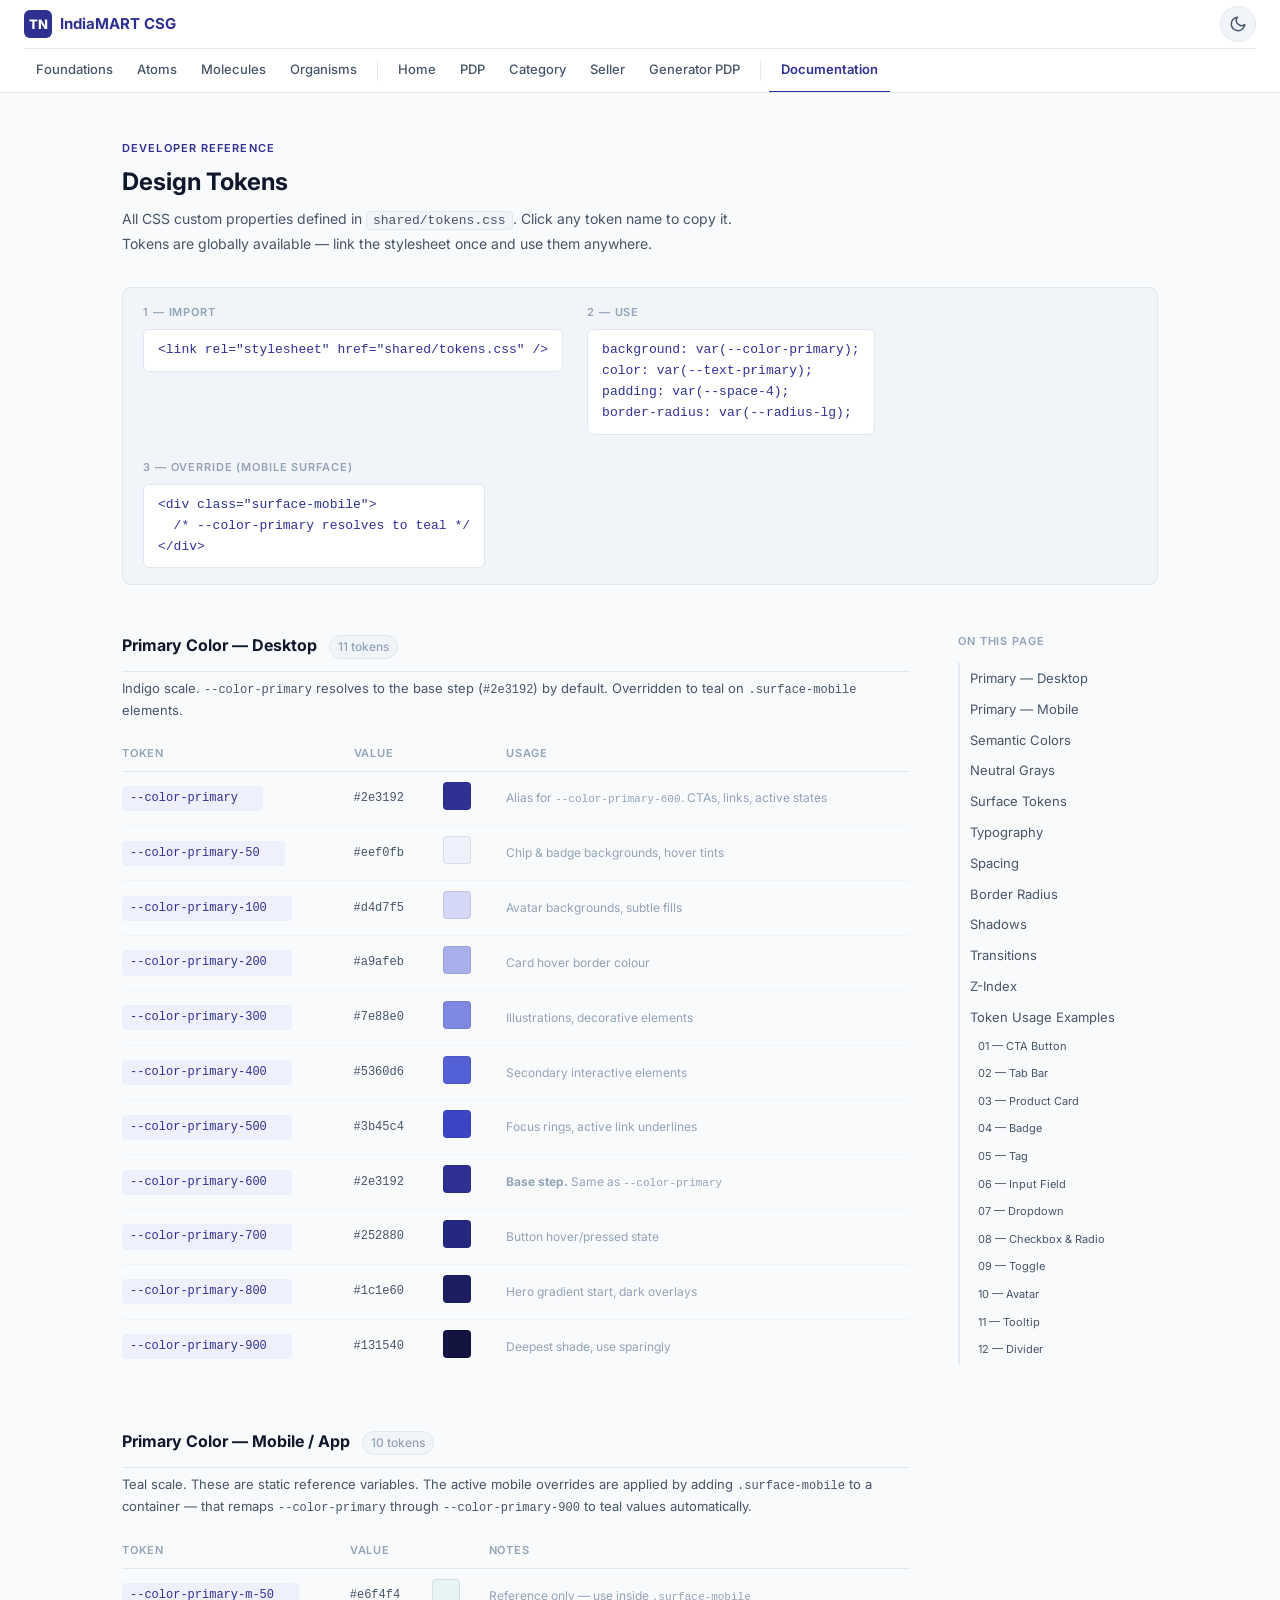
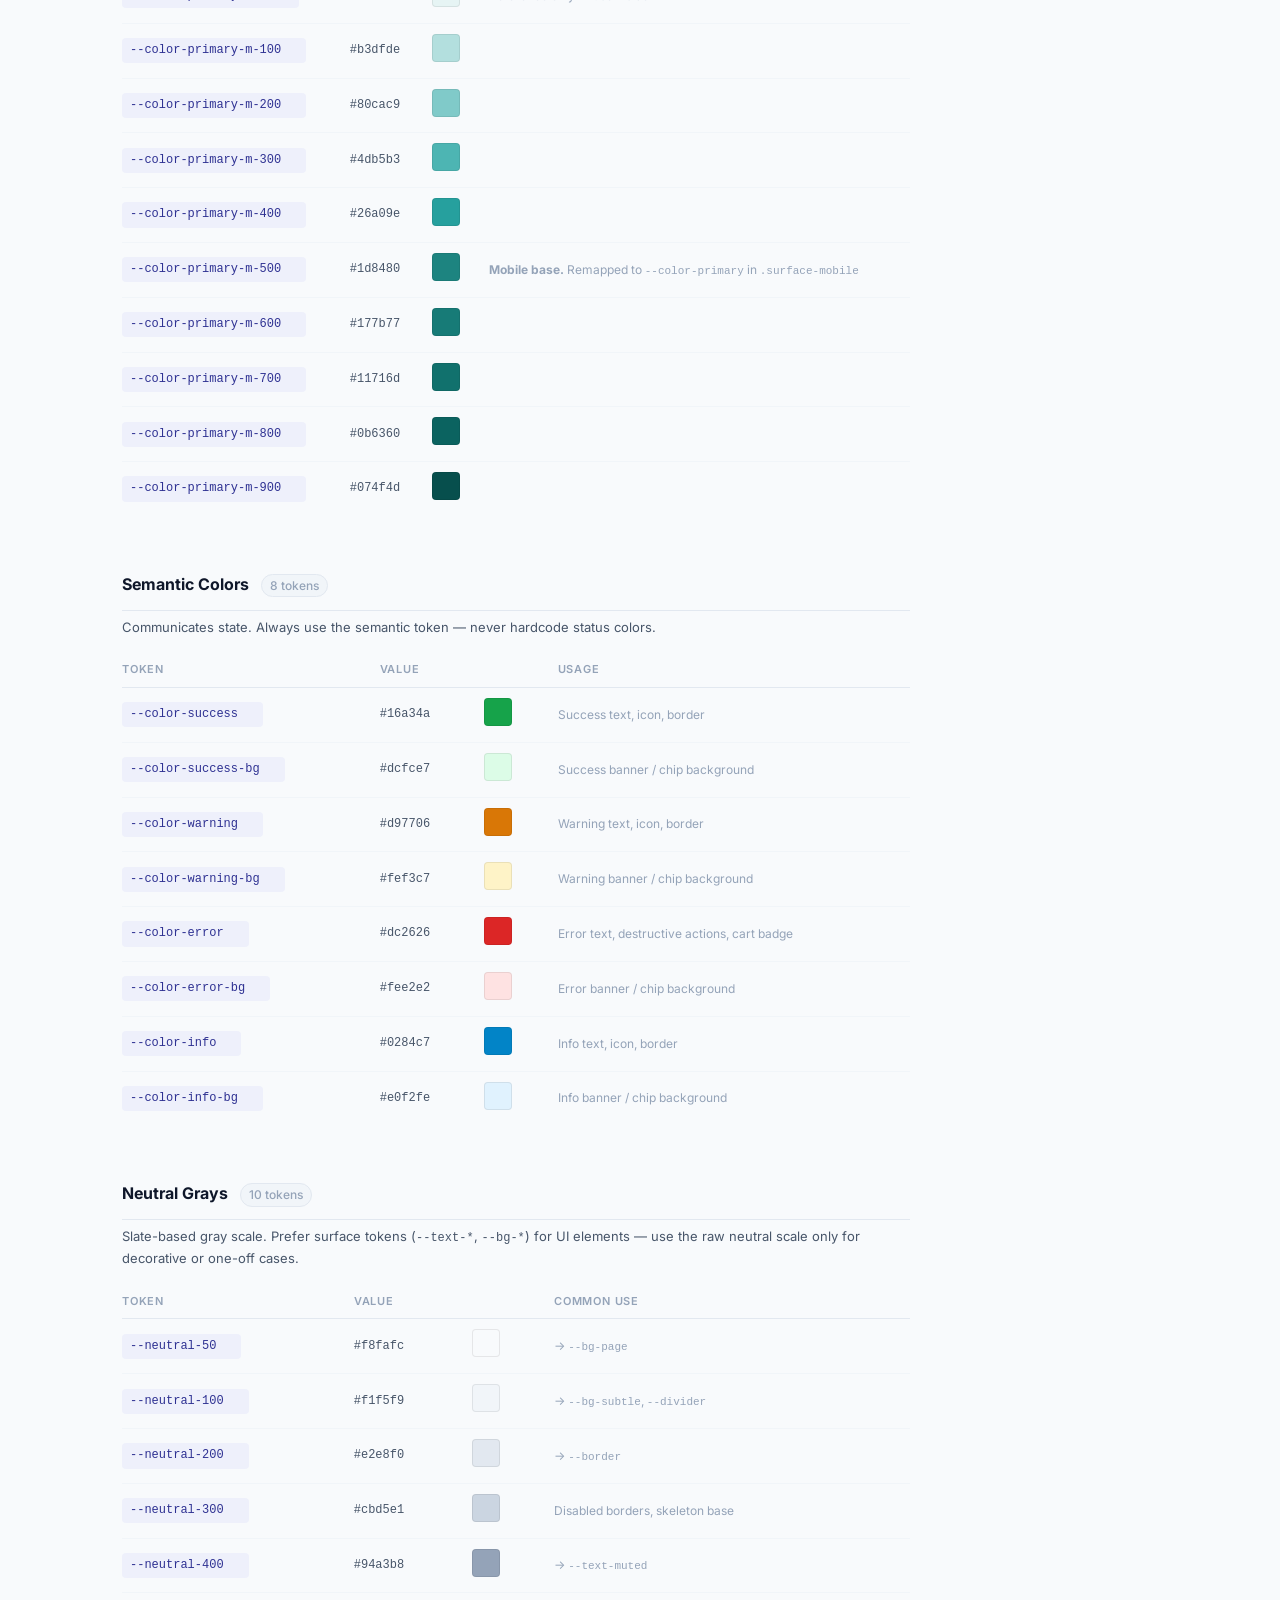
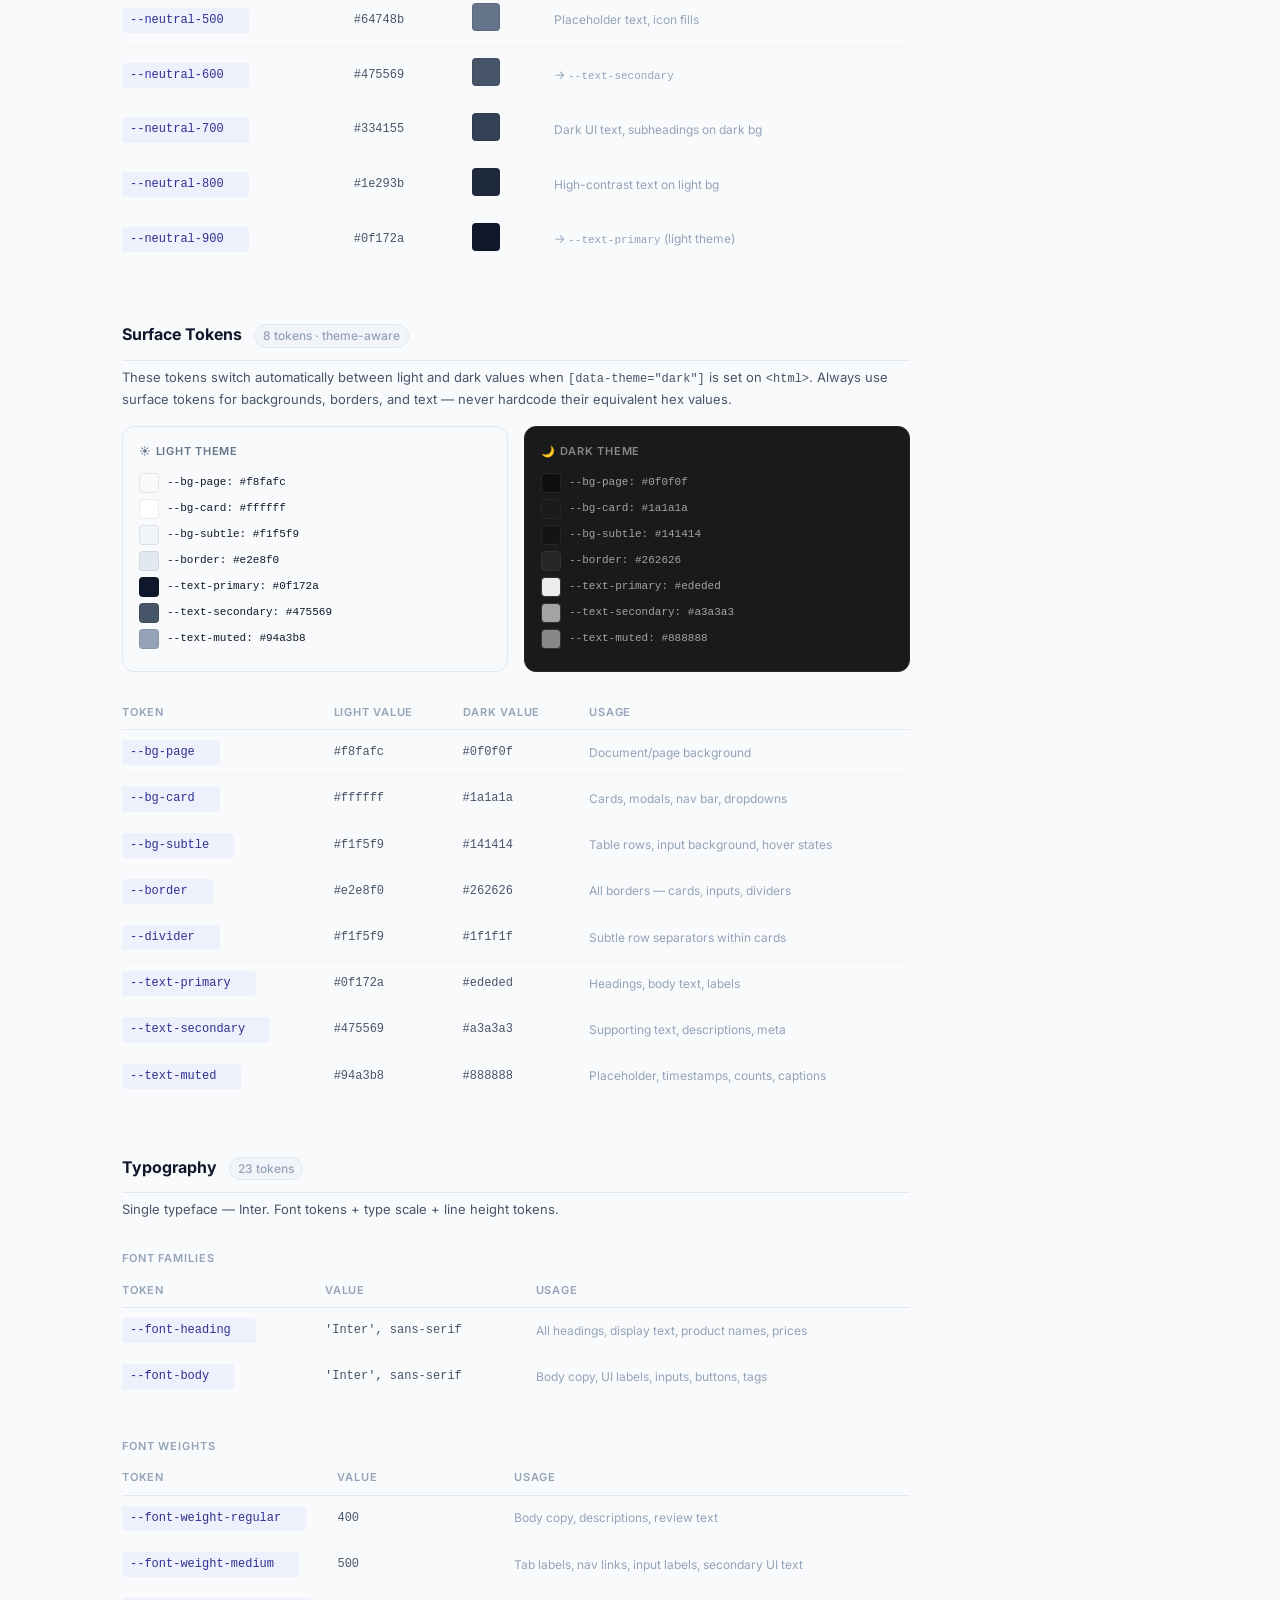
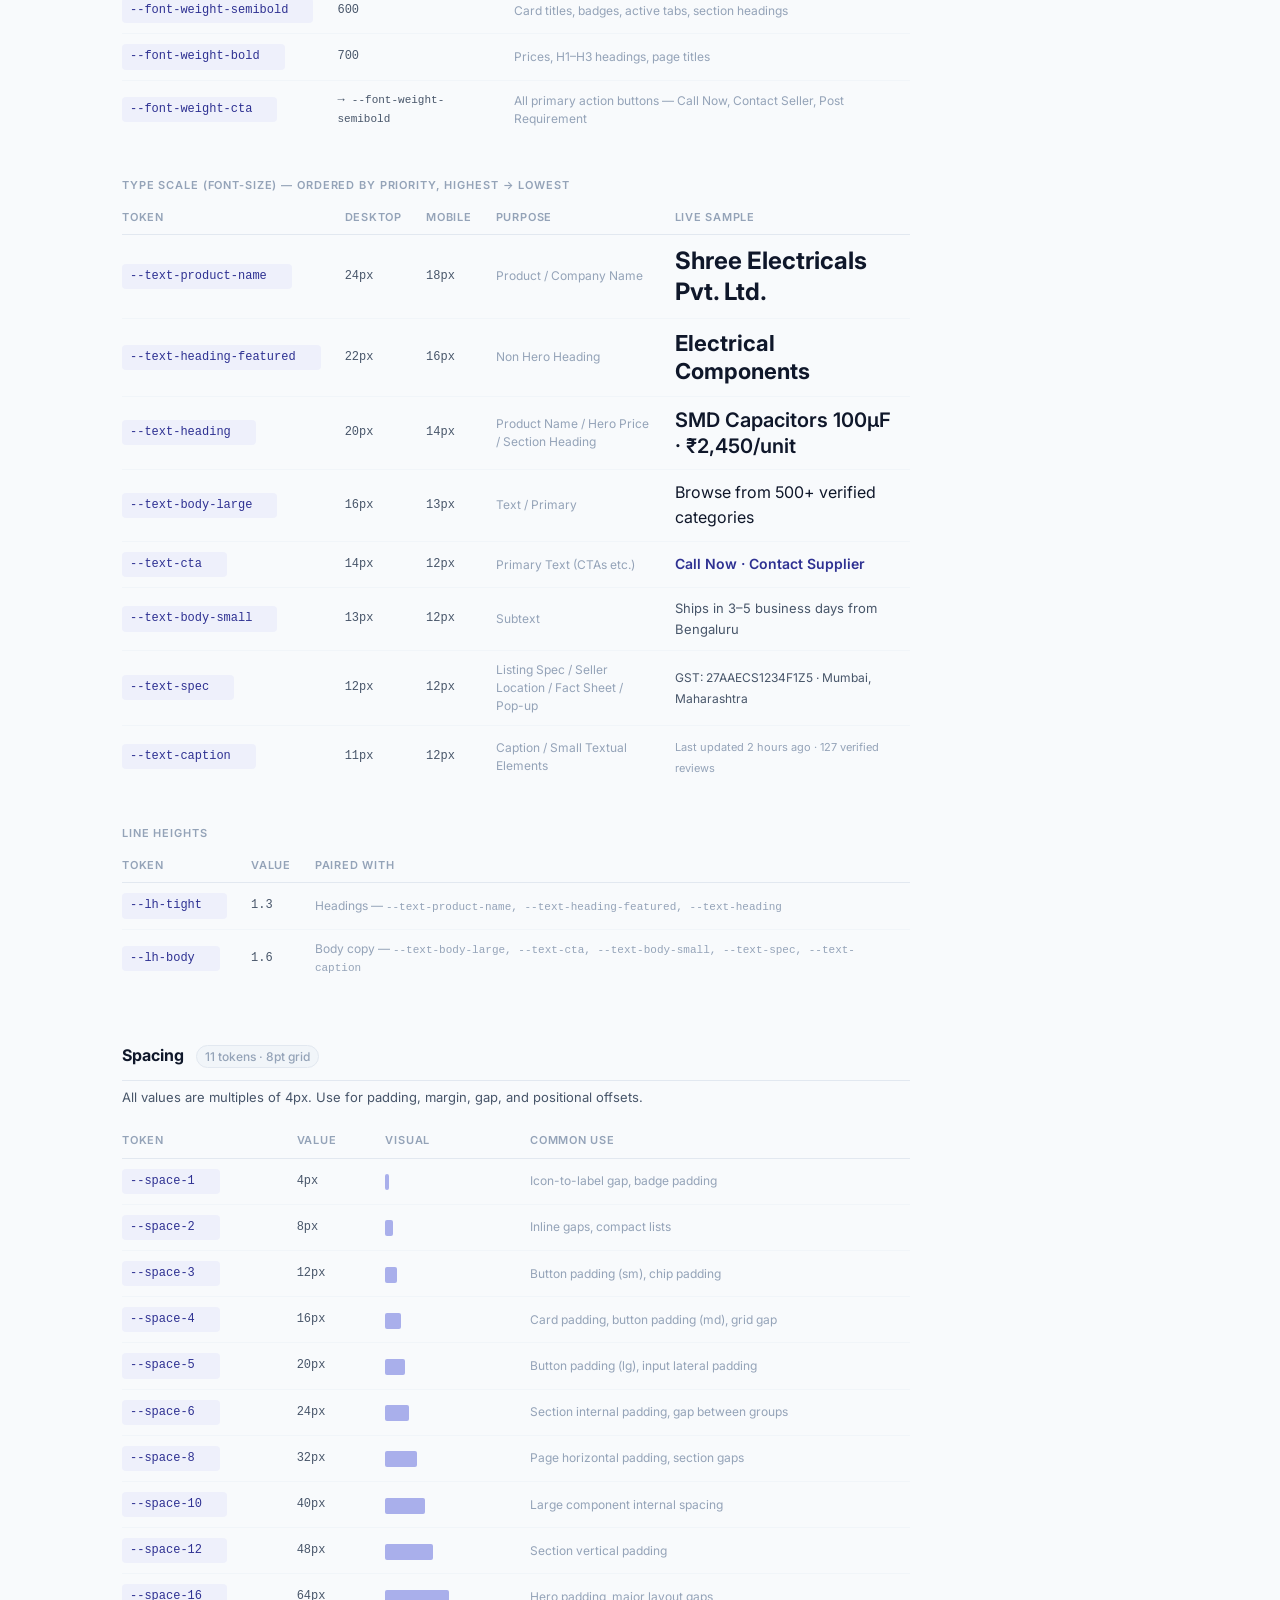
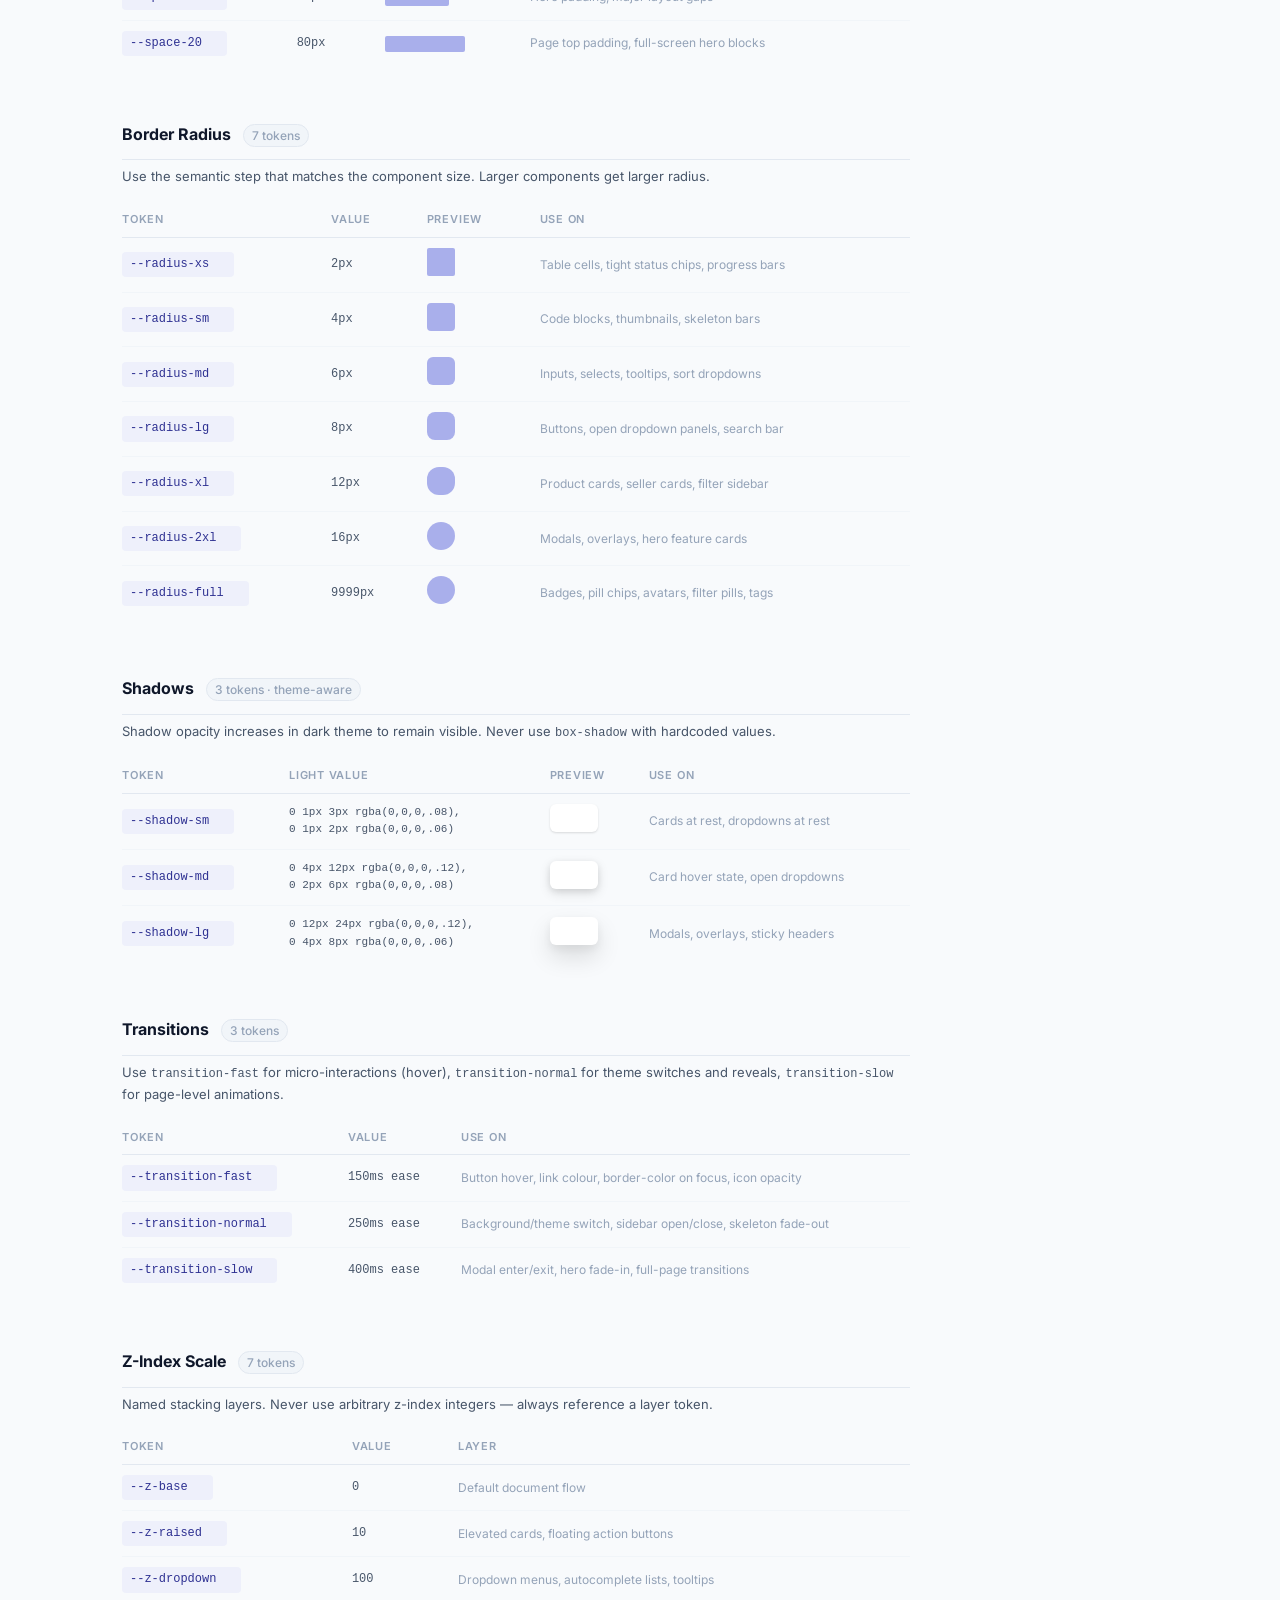
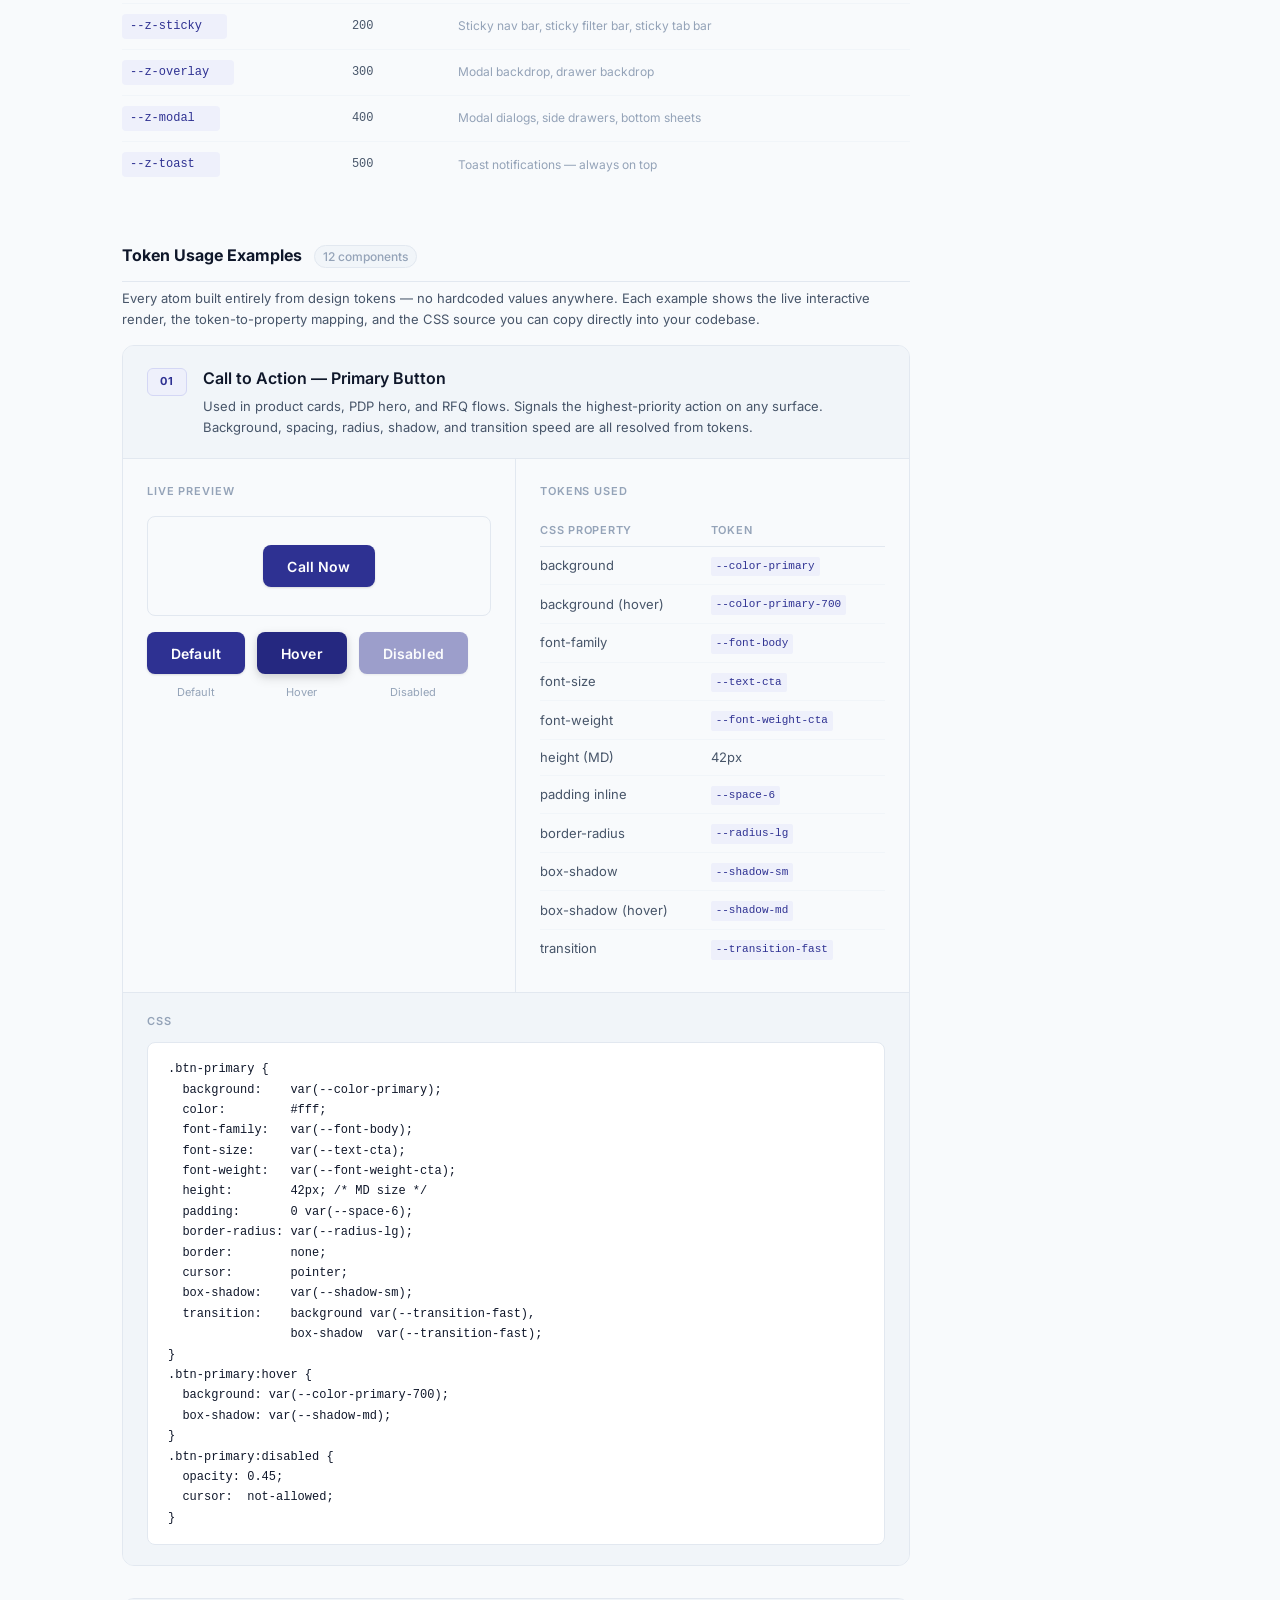
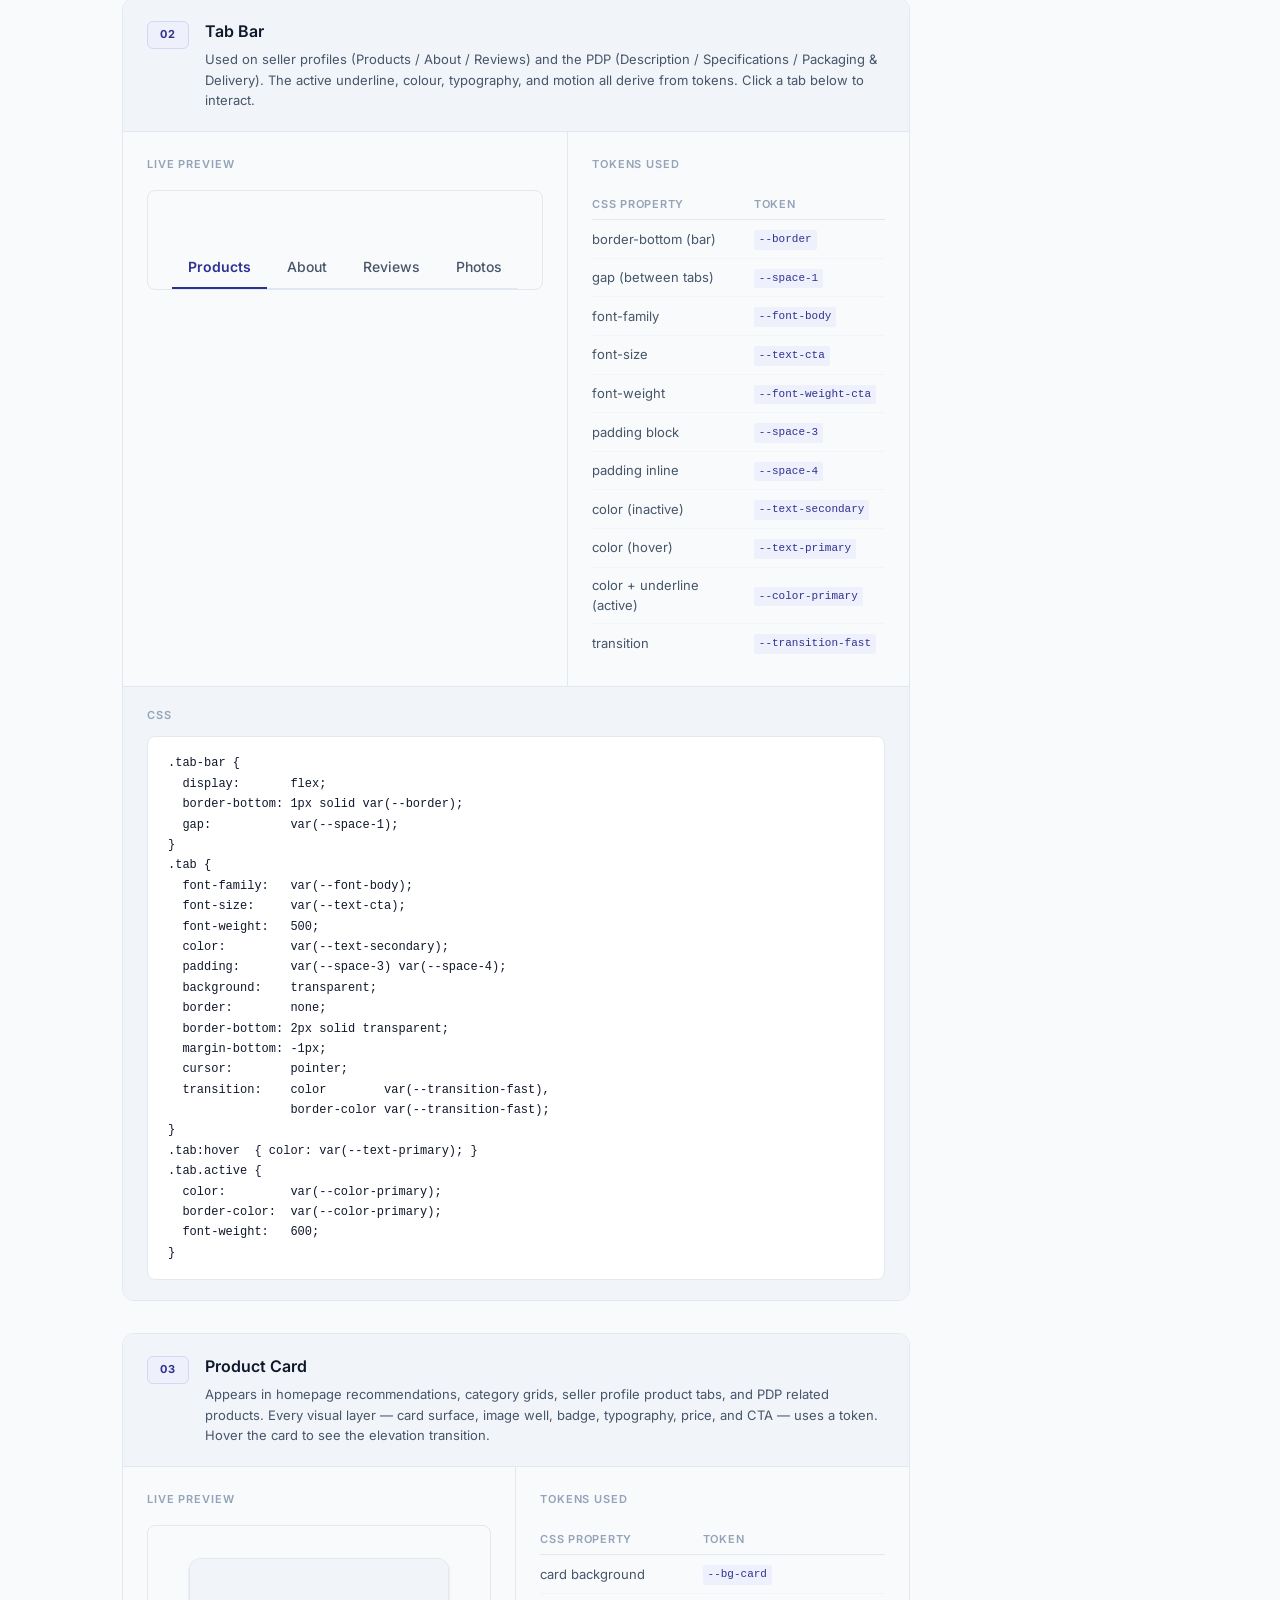
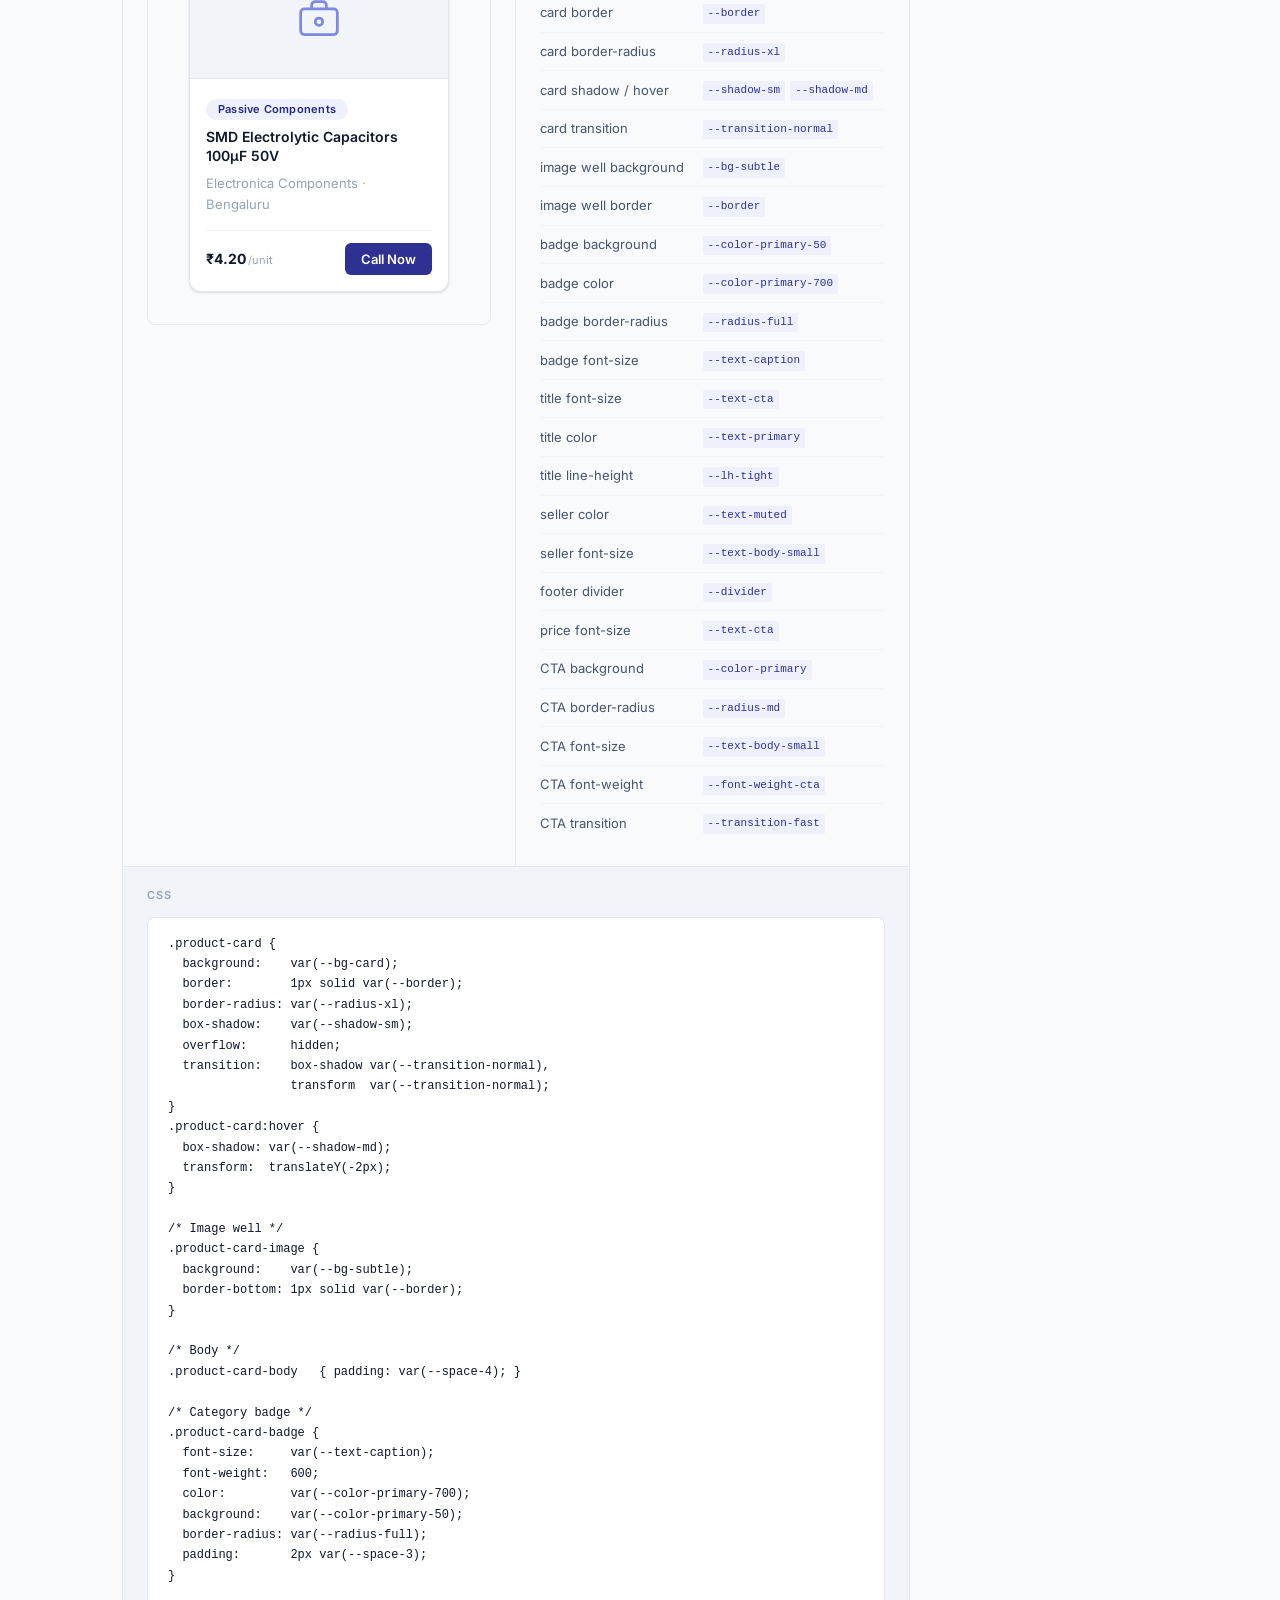
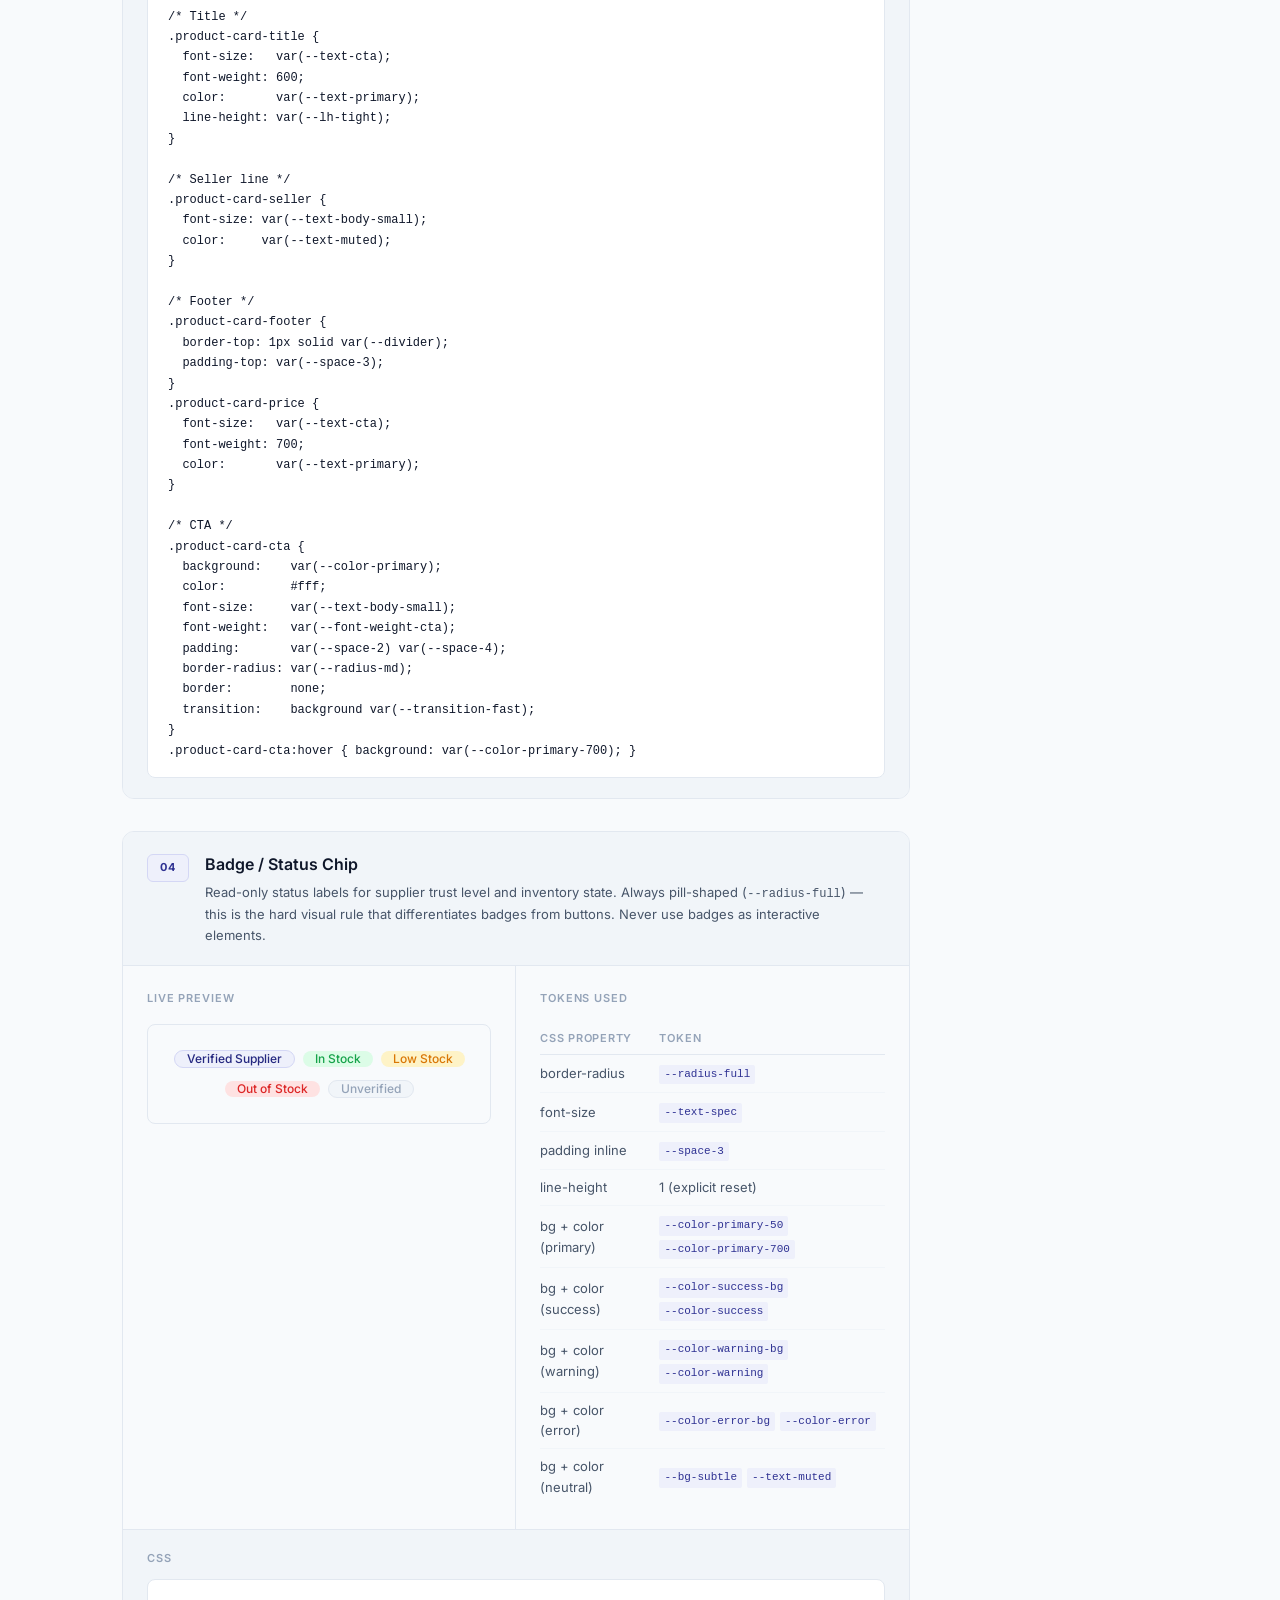
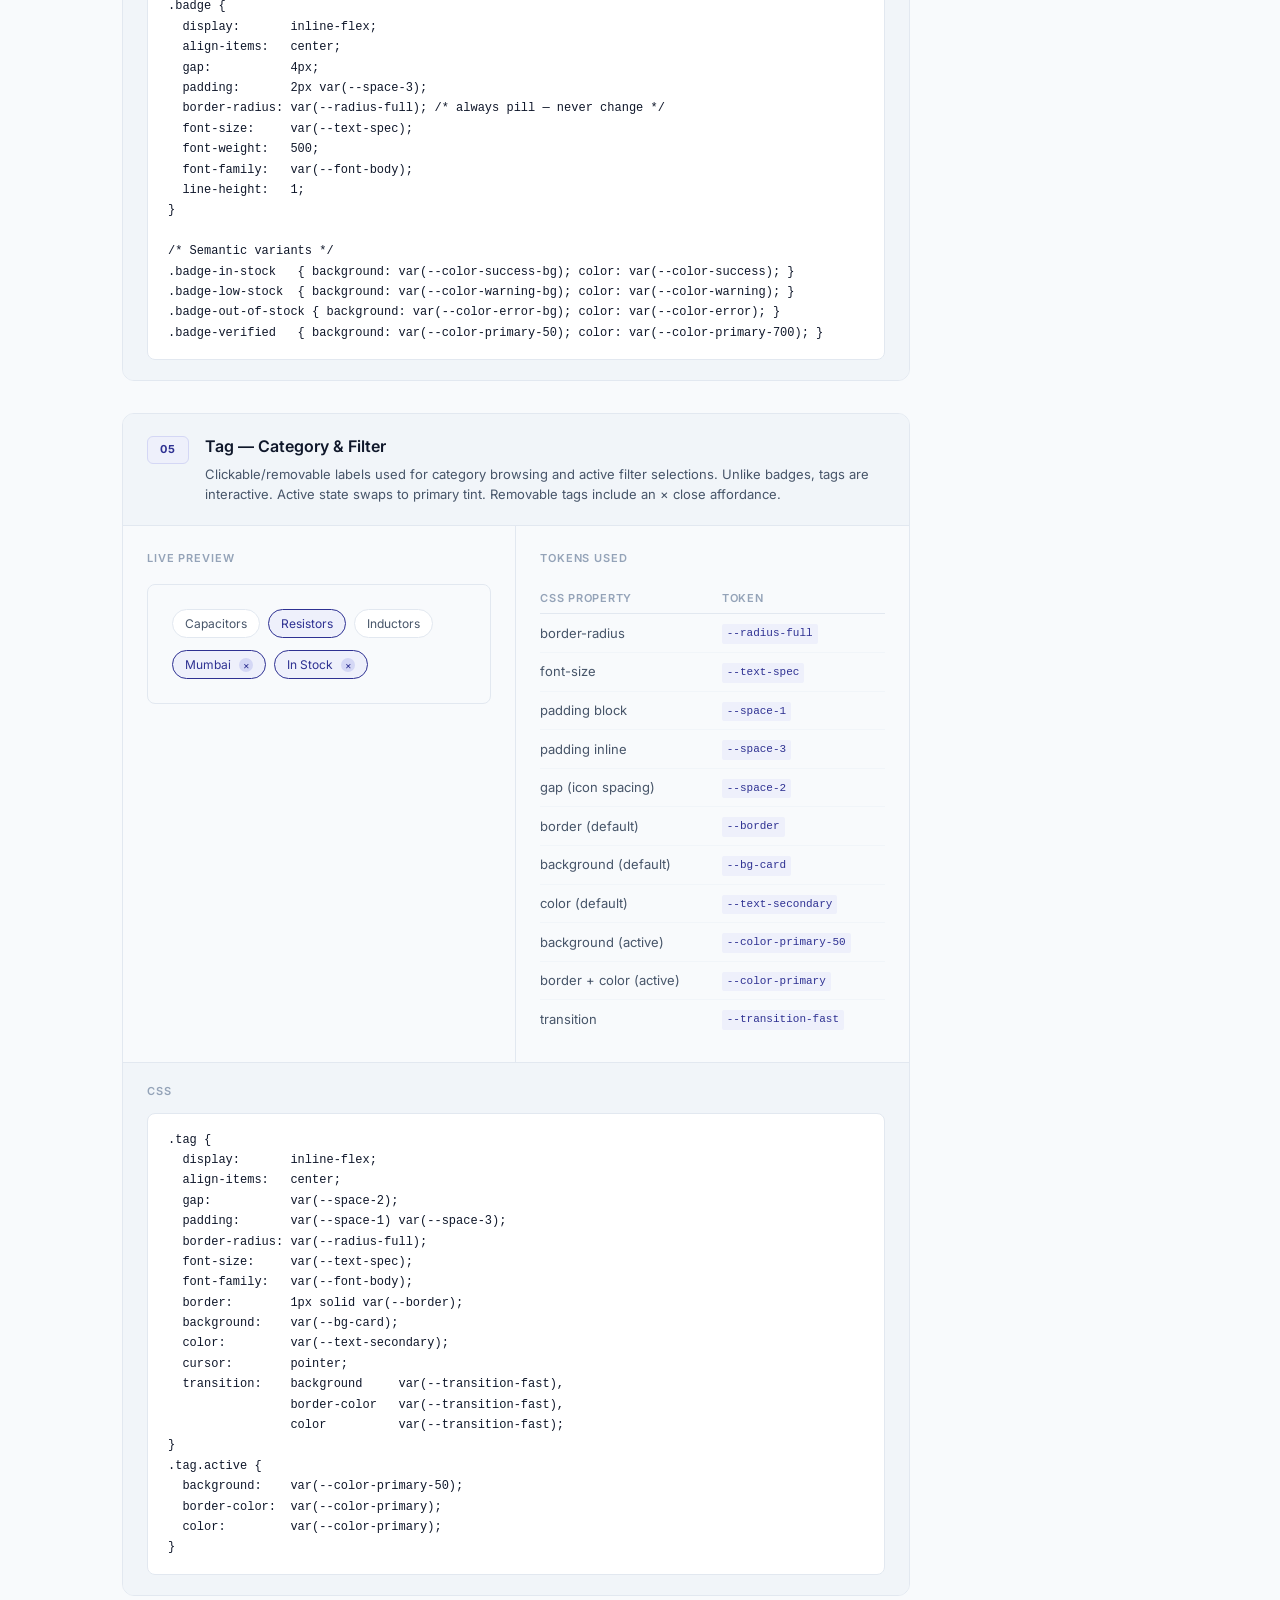
==== commit b0905ee8: "Added link to Generator PDP" ====
--- a/design-tokens.html
+++ b/design-tokens.html
@@ -893,6 +893,7 @@
       <a href="pages/pdp.html" class="ds-nav-link">PDP</a>
       <a href="pages/category.html" class="ds-nav-link">Category</a>
       <a href="pages/seller-profile.html" class="ds-nav-link">Seller</a>
+      <a href="pages/generator-pdp.html" class="ds-nav-link" data-page="generator-pdp">Generator PDP</a>
       <div class="ds-nav-divider"></div>
       <a href="design-tokens.html" class="ds-nav-link active" style="color:var(--color-primary);border-bottom:2px solid var(--color-primary);">Documentation</a>
     </div>
